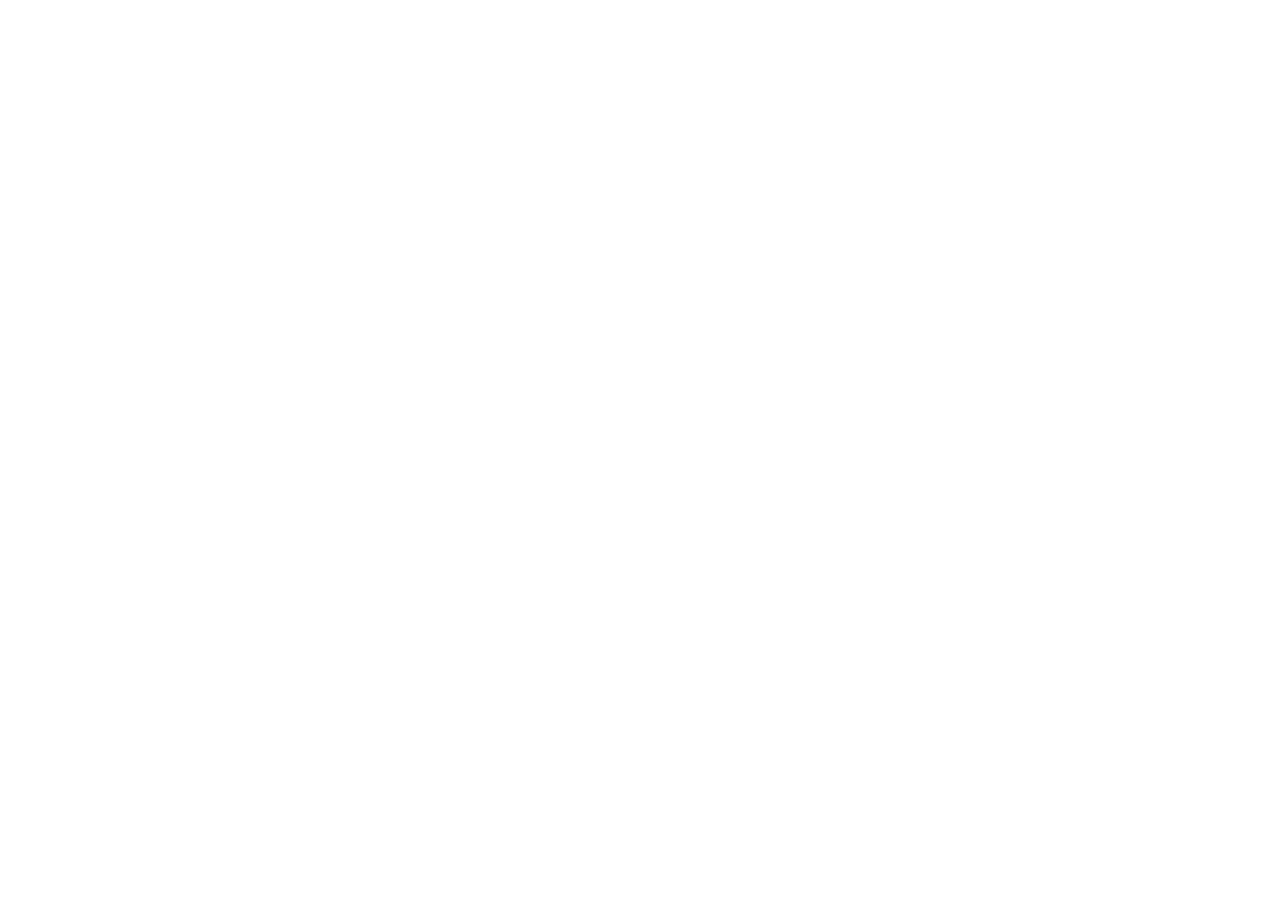
==== public/index.html @ 2c6eb420 "first commit" ====
<!DOCTYPE html>
<html>
<head>
  <!-- Site made with Mobirise Website Builder v3.12.1, https://mobirise.com -->
  <meta charset="UTF-8">
  <meta http-equiv="X-UA-Compatible" content="IE=edge">
  <meta name="generator" content="Mobirise v3.12.1, mobirise.com">
  <meta name="viewport" content="width=device-width, initial-scale=1">
  <link rel="shortcut icon" href="assets/images/logo.png" type="image/x-icon">
  <meta name="description" content="">
  
  <link rel="stylesheet" href="https://fonts.googleapis.com/css?family=Lora:400,700,400italic,700italic&amp;subset=latin">
  <link rel="stylesheet" href="https://fonts.googleapis.com/css?family=Montserrat:400,700">
  <link rel="stylesheet" href="https://fonts.googleapis.com/css?family=Raleway:100,100i,200,200i,300,300i,400,400i,500,500i,600,600i,700,700i,800,800i,900,900i">
  <link rel="stylesheet" href="assets/bootstrap-material-design-font/css/material.css">
  <link rel="stylesheet" href="assets/tether/tether.min.css">
  <link rel="stylesheet" href="assets/bootstrap/css/bootstrap.min.css">
  <link rel="stylesheet" href="assets/animate.css/animate.min.css">
  <link rel="stylesheet" href="assets/theme/css/style.css">
  <link rel="stylesheet" href="assets/mobirise/css/mbr-additional.css" type="text/css">
  
  
  
</head>
<body>
<section class="mbr-section mbr-section-hero mbr-section-full" id="header1-0" data-bg-video="https://www.youtube.com/watch?v=uNCr7NdOJgw">

    

    <div class="mbr-table-cell">

        <div class="container">
            <div class="row">
                <div class="mbr-section col-md-10 col-md-offset-1 text-xs-center">

                    <h1 class="mbr-section-title display-1">Welcome to the Web 4.0</h1>
                    <p class="mbr-section-lead lead">You made it. More is coming soon</p>
                    
                </div>
            </div>
        </div>
    </div>

    

</section>


  <section class="engine"><a rel="external" href="https://mobirise.com">Web Generator</a></section><script src="assets/web/assets/jquery/jquery.min.js"></script>
  <script src="assets/tether/tether.min.js"></script>
  <script src="assets/bootstrap/js/bootstrap.min.js"></script>
  <script src="assets/smooth-scroll/smooth-scroll.js"></script>
  <script src="assets/jquery-mb-ytplayer/jquery.mb.ytplayer.min.js"></script>
  <script src="assets/viewport-checker/jquery.viewportchecker.js"></script>
  <script src="assets/theme/js/script.js"></script>
  
  
  <input name="animation" type="hidden">
  </body>
</html>
---- public/assets/bootstrap-material-design-font/css/material.css ----
@font-face {
  font-family: 'Material-Design-Icons';
  src: url('../fonts/Material-Design-Icons.eot?3ocs8m');
  src: url('../fonts/Material-Design-Icons.eot?#iefix3ocs8m') format('embedded-opentype'), url('../fonts/Material-Design-Icons.woff?3ocs8m') format('woff'), url('../fonts/Material-Design-Icons.ttf?3ocs8m') format('truetype'), url('../fonts/Material-Design-Icons.svg?3ocs8m#Material-Design-Icons') format('svg');
  font-weight: normal;
  font-style: normal;
}
[class^="mdi-"],
[class*="mdi-"] {
  speak: none;
  display: inline-block;
  font-style: normal;
  font-variant:normal;
  font-weight:normal;
  /*font-size:24px;*/
  line-height:1;
  font-family:'Material-Design-Icons' !important;
  text-rendering: auto;
  
  -webkit-font-smoothing: antialiased;
  -moz-osx-font-smoothing: grayscale;
  -webkit-transform: translate(0, 0);
      -ms-transform: translate(0, 0);
          transform: translate(0, 0);
}
[class^="mdi-"]:before,
[class*="mdi-"]:before {
  display: inline-block;
  speak: none;
  text-decoration: inherit;
}
[class^="mdi-"].pull-left,
[class*="mdi-"].pull-left {
  margin-right: .3em;
}
[class^="mdi-"].pull-right,
[class*="mdi-"].pull-right {
  margin-left: .3em;
}
[class^="mdi-"].mdi-lg:before,
[class*="mdi-"].mdi-lg:before,
[class^="mdi-"].mdi-lg:after,
[class*="mdi-"].mdi-lg:after {
  font-size: 1.33333333em;
  line-height: 0.75em;
  vertical-align: -15%;
}
[class^="mdi-"].mdi-2x:before,
[class*="mdi-"].mdi-2x:before,
[class^="mdi-"].mdi-2x:after,
[class*="mdi-"].mdi-2x:after {
  font-size: 2em;
}
[class^="mdi-"].mdi-3x:before,
[class*="mdi-"].mdi-3x:before,
[class^="mdi-"].mdi-3x:after,
[class*="mdi-"].mdi-3x:after {
  font-size: 3em;
}
[class^="mdi-"].mdi-4x:before,
[class*="mdi-"].mdi-4x:before,
[class^="mdi-"].mdi-4x:after,
[class*="mdi-"].mdi-4x:after {
  font-size: 4em;
}
[class^="mdi-"].mdi-5x:before,
[class*="mdi-"].mdi-5x:before,
[class^="mdi-"].mdi-5x:after,
[class*="mdi-"].mdi-5x:after {
  font-size: 5em;
}
[class^="mdi-device-signal-cellular-"]:after,
[class^="mdi-device-battery-"]:after,
[class^="mdi-device-battery-charging-"]:after,
[class^="mdi-device-signal-cellular-connected-no-internet-"]:after,
[class^="mdi-device-signal-wifi-"]:after,
[class^="mdi-device-signal-wifi-statusbar-not-connected"]:after,
.mdi-device-network-wifi:after {
  opacity: .3;
  position: absolute;
  left: 0;
  top: 0;
  z-index: 1;
  display: inline-block;
  speak: none;
  text-decoration: inherit;
}
[class^="mdi-device-signal-cellular-"]:after {
  content: "\e758";
}
[class^="mdi-device-battery-"]:after {
  content: "\e735";
}
[class^="mdi-device-battery-charging-"]:after {
  content: "\e733";
}
[class^="mdi-device-signal-cellular-connected-no-internet-"]:after {
  content: "\e75d";
}
[class^="mdi-device-signal-wifi-"]:after,
.mdi-device-network-wifi:after {
  content: "\e765";
}
[class^="mdi-device-signal-wifi-statusbasr-not-connected"]:after {
  content: "\e8f7";
}
.mdi-device-signal-cellular-off:after,
.mdi-device-signal-cellular-null:after,
.mdi-device-signal-cellular-no-sim:after,
.mdi-device-signal-wifi-off:after,
.mdi-device-signal-wifi-4-bar:after,
.mdi-device-signal-cellular-4-bar:after,
.mdi-device-battery-alert:after,
.mdi-device-signal-cellular-connected-no-internet-4-bar:after,
.mdi-device-battery-std:after,
.mdi-device-battery-full .mdi-device-battery-unknown:after {
  content: "";
}
.mdi-fw {
  width: 1.28571429em;
  text-align: center;
}
.mdi-ul {
  padding-left: 0;
  margin-left: 2.14285714em;
  list-style-type: none;
}
.mdi-ul > li {
  position: relative;
}
.mdi-li {
  position: absolute;
  left: -2.14285714em;
  width: 2.14285714em;
  top: 0.14285714em;
  text-align: center;
}
.mdi-li.mdi-lg {
  left: -1.85714286em;
}
.mdi-border {
  padding: .2em .25em .15em;
  border: solid 0.08em #eeeeee;
  border-radius: .1em;
}
.mdi-spin {
  -webkit-animation: mdi-spin 2s infinite linear;
  animation: mdi-spin 2s infinite linear;
  -webkit-transform-origin: 50% 50%;
  -ms-transform-origin: 50% 50%;
      transform-origin: 50% 50%;
}
.mdi-pulse {
  -webkit-animation: mdi-spin 1s steps(8) infinite;
  animation: mdi-spin 1s steps(8) infinite;
  -webkit-transform-origin: 50% 50%;
  -ms-transform-origin: 50% 50%;
      transform-origin: 50% 50%;
}
@-webkit-keyframes mdi-spin {
  0% {
    -webkit-transform: rotate(0deg);
    transform: rotate(0deg);
  }
  100% {
    -webkit-transform: rotate(359deg);
    transform: rotate(359deg);
  }
}
@keyframes mdi-spin {
  0% {
    -webkit-transform: rotate(0deg);
    transform: rotate(0deg);
  }
  100% {
    -webkit-transform: rotate(359deg);
    transform: rotate(359deg);
  }
}
.mdi-rotate-90 {
  filter: progid:DXImageTransform.Microsoft.BasicImage(rotation=1);
  -webkit-transform: rotate(90deg);
  -ms-transform: rotate(90deg);
  transform: rotate(90deg);
}
.mdi-rotate-180 {
  filter: progid:DXImageTransform.Microsoft.BasicImage(rotation=2);
  -webkit-transform: rotate(180deg);
  -ms-transform: rotate(180deg);
  transform: rotate(180deg);
}
.mdi-rotate-270 {
  filter: progid:DXImageTransform.Microsoft.BasicImage(rotation=3);
  -webkit-transform: rotate(270deg);
  -ms-transform: rotate(270deg);
  transform: rotate(270deg);
}
.mdi-flip-horizontal {
  filter: progid:DXImageTransform.Microsoft.BasicImage(rotation=0, mirror=1);
  -webkit-transform: scale(-1, 1);
  -ms-transform: scale(-1, 1);
  transform: scale(-1, 1);
}
.mdi-flip-vertical {
  filter: progid:DXImageTransform.Microsoft.BasicImage(rotation=2, mirror=1);
  -webkit-transform: scale(1, -1);
  -ms-transform: scale(1, -1);
  transform: scale(1, -1);
}
:root .mdi-rotate-90,
:root .mdi-rotate-180,
:root .mdi-rotate-270,
:root .mdi-flip-horizontal,
:root .mdi-flip-vertical {
  -webkit-filter: none;
          filter: none;
}
.mdi-stack {
  position: relative;
  display: inline-block;
  width: 2em;
  height: 2em;
  line-height: 2em;
  vertical-align: middle;
}
.mdi-stack-1x,
.mdi-stack-2x {
  position: absolute;
  left: 0;
  width: 100%;
  text-align: center;
}
.mdi-stack-1x {
  line-height: inherit;
}
.mdi-stack-2x {
  font-size: 2em;
}
.mdi-inverse {
  color: #ffffff;
}
/* Start Icons */
.mdi-action-3d-rotation:before {
  content: "\e600";
}
.mdi-action-accessibility:before {
  content: "\e601";
}
.mdi-action-account-balance-wallet:before {
  content: "\e602";
}
.mdi-action-account-balance:before {
  content: "\e603";
}
.mdi-action-account-box:before {
  content: "\e604";
}
.mdi-action-account-child:before {
  content: "\e605";
}
.mdi-action-account-circle:before {
  content: "\e606";
}
.mdi-action-add-shopping-cart:before {
  content: "\e607";
}
.mdi-action-alarm-add:before {
  content: "\e608";
}
.mdi-action-alarm-off:before {
  content: "\e609";
}
.mdi-action-alarm-on:before {
  content: "\e60a";
}
.mdi-action-alarm:before {
  content: "\e60b";
}
.mdi-action-android:before {
  content: "\e60c";
}
.mdi-action-announcement:before {
  content: "\e60d";
}
.mdi-action-aspect-ratio:before {
  content: "\e60e";
}
.mdi-action-assessment:before {
  content: "\e60f";
}
.mdi-action-assignment-ind:before {
  content: "\e610";
}
.mdi-action-assignment-late:before {
  content: "\e611";
}
.mdi-action-assignment-return:before {
  content: "\e612";
}
.mdi-action-assignment-returned:before {
  content: "\e613";
}
.mdi-action-assignment-turned-in:before {
  content: "\e614";
}
.mdi-action-assignment:before {
  content: "\e615";
}
.mdi-action-autorenew:before {
  content: "\e616";
}
.mdi-action-backup:before {
  content: "\e617";
}
.mdi-action-book:before {
  content: "\e618";
}
.mdi-action-bookmark-outline:before {
  content: "\e619";
}
.mdi-action-bookmark:before {
  content: "\e61a";
}
.mdi-action-bug-report:before {
  content: "\e61b";
}
.mdi-action-cached:before {
  content: "\e61c";
}
.mdi-action-check-circle:before {
  content: "\e61d";
}
.mdi-action-class:before {
  content: "\e61e";
}
.mdi-action-credit-card:before {
  content: "\e61f";
}
.mdi-action-dashboard:before {
  content: "\e620";
}
.mdi-action-delete:before {
  content: "\e621";
}
.mdi-action-description:before {
  content: "\e622";
}
.mdi-action-dns:before {
  content: "\e623";
}
.mdi-action-done-all:before {
  content: "\e624";
}
.mdi-action-done:before {
  content: "\e625";
}
.mdi-action-event:before {
  content: "\e626";
}
.mdi-action-exit-to-app:before {
  content: "\e627";
}
.mdi-action-explore:before {
  content: "\e628";
}
.mdi-action-extension:before {
  content: "\e629";
}
.mdi-action-face-unlock:before {
  content: "\e62a";
}
.mdi-action-favorite-outline:before {
  content: "\e62b";
}
.mdi-action-favorite:before {
  content: "\e62c";
}
.mdi-action-find-in-page:before {
  content: "\e62d";
}
.mdi-action-find-replace:before {
  content: "\e62e";
}
.mdi-action-flip-to-back:before {
  content: "\e62f";
}
.mdi-action-flip-to-front:before {
  content: "\e630";
}
.mdi-action-get-app:before {
  content: "\e631";
}
.mdi-action-grade:before {
  content: "\e632";
}
.mdi-action-group-work:before {
  content: "\e633";
}
.mdi-action-help:before {
  content: "\e634";
}
.mdi-action-highlight-remove:before {
  content: "\e635";
}
.mdi-action-history:before {
  content: "\e636";
}
.mdi-action-home:before {
  content: "\e637";
}
.mdi-action-https:before {
  content: "\e638";
}
.mdi-action-info-outline:before {
  content: "\e639";
}
.mdi-action-info:before {
  content: "\e63a";
}
.mdi-action-input:before {
  content: "\e63b";
}
.mdi-action-invert-colors:before {
  content: "\e63c";
}
.mdi-action-label-outline:before {
  content: "\e63d";
}
.mdi-action-label:before {
  content: "\e63e";
}
.mdi-action-language:before {
  content: "\e63f";
}
.mdi-action-launch:before {
  content: "\e640";
}
.mdi-action-list:before {
  content: "\e641";
}
.mdi-action-lock-open:before {
  content: "\e642";
}
.mdi-action-lock-outline:before {
  content: "\e643";
}
.mdi-action-lock:before {
  content: "\e644";
}
.mdi-action-loyalty:before {
  content: "\e645";
}
.mdi-action-markunread-mailbox:before {
  content: "\e646";
}
.mdi-action-note-add:before {
  content: "\e647";
}
.mdi-action-open-in-browser:before {
  content: "\e648";
}
.mdi-action-open-in-new:before {
  content: "\e649";
}
.mdi-action-open-with:before {
  content: "\e64a";
}
.mdi-action-pageview:before {
  content: "\e64b";
}
.mdi-action-payment:before {
  content: "\e64c";
}
.mdi-action-perm-camera-mic:before {
  content: "\e64d";
}
.mdi-action-perm-contact-cal:before {
  content: "\e64e";
}
.mdi-action-perm-data-setting:before {
  content: "\e64f";
}
.mdi-action-perm-device-info:before {
  content: "\e650";
}
.mdi-action-perm-identity:before {
  content: "\e651";
}
.mdi-action-perm-media:before {
  content: "\e652";
}
.mdi-action-perm-phone-msg:before {
  content: "\e653";
}
.mdi-action-perm-scan-wifi:before {
  content: "\e654";
}
.mdi-action-picture-in-picture:before {
  content: "\e655";
}
.mdi-action-polymer:before {
  content: "\e656";
}
.mdi-action-print:before {
  content: "\e657";
}
.mdi-action-query-builder:before {
  content: "\e658";
}
.mdi-action-question-answer:before {
  content: "\e659";
}
.mdi-action-receipt:before {
  content: "\e65a";
}
.mdi-action-redeem:before {
  content: "\e65b";
}
.mdi-action-reorder:before {
  content: "\e65c";
}
.mdi-action-report-problem:before {
  content: "\e65d";
}
.mdi-action-restore:before {
  content: "\e65e";
}
.mdi-action-room:before {
  content: "\e65f";
}
.mdi-action-schedule:before {
  content: "\e660";
}
.mdi-action-search:before {
  content: "\e661";
}
.mdi-action-settings-applications:before {
  content: "\e662";
}
.mdi-action-settings-backup-restore:before {
  content: "\e663";
}
.mdi-action-settings-bluetooth:before {
  content: "\e664";
}
.mdi-action-settings-cell:before {
  content: "\e665";
}
.mdi-action-settings-display:before {
  content: "\e666";
}
.mdi-action-settings-ethernet:before {
  content: "\e667";
}
.mdi-action-settings-input-antenna:before {
  content: "\e668";
}
.mdi-action-settings-input-component:before {
  content: "\e669";
}
.mdi-action-settings-input-composite:before {
  content: "\e66a";
}
.mdi-action-settings-input-hdmi:before {
  content: "\e66b";
}
.mdi-action-settings-input-svideo:before {
  content: "\e66c";
}
.mdi-action-settings-overscan:before {
  content: "\e66d";
}
.mdi-action-settings-phone:before {
  content: "\e66e";
}
.mdi-action-settings-power:before {
  content: "\e66f";
}
.mdi-action-settings-remote:before {
  content: "\e670";
}
.mdi-action-settings-voice:before {
  content: "\e671";
}
.mdi-action-settings:before {
  content: "\e672";
}
.mdi-action-shop-two:before {
  content: "\e673";
}
.mdi-action-shop:before {
  content: "\e674";
}
.mdi-action-shopping-basket:before {
  content: "\e675";
}
.mdi-action-shopping-cart:before {
  content: "\e676";
}
.mdi-action-speaker-notes:before {
  content: "\e677";
}
.mdi-action-spellcheck:before {
  content: "\e678";
}
.mdi-action-star-rate:before {
  content: "\e679";
}
.mdi-action-stars:before {
  content: "\e67a";
}
.mdi-action-store:before {
  content: "\e67b";
}
.mdi-action-subject:before {
  content: "\e67c";
}
.mdi-action-supervisor-account:before {
  content: "\e67d";
}
.mdi-action-swap-horiz:before {
  content: "\e67e";
}
.mdi-action-swap-vert-circle:before {
  content: "\e67f";
}
.mdi-action-swap-vert:before {
  content: "\e680";
}
.mdi-action-system-update-tv:before {
  content: "\e681";
}
.mdi-action-tab-unselected:before {
  content: "\e682";
}
.mdi-action-tab:before {
  content: "\e683";
}
.mdi-action-theaters:before {
  content: "\e684";
}
.mdi-action-thumb-down:before {
  content: "\e685";
}
.mdi-action-thumb-up:before {
  content: "\e686";
}
.mdi-action-thumbs-up-down:before {
  content: "\e687";
}
.mdi-action-toc:before {
  content: "\e688";
}
.mdi-action-today:before {
  content: "\e689";
}
.mdi-action-track-changes:before {
  content: "\e68a";
}
.mdi-action-translate:before {
  content: "\e68b";
}
.mdi-action-trending-down:before {
  content: "\e68c";
}
.mdi-action-trending-neutral:before {
  content: "\e68d";
}
.mdi-action-trending-up:before {
  content: "\e68e";
}
.mdi-action-turned-in-not:before {
  content: "\e68f";
}
.mdi-action-turned-in:before {
  content: "\e690";
}
.mdi-action-verified-user:before {
  content: "\e691";
}
.mdi-action-view-agenda:before {
  content: "\e692";
}
.mdi-action-view-array:before {
  content: "\e693";
}
.mdi-action-view-carousel:before {
  content: "\e694";
}
.mdi-action-view-column:before {
  content: "\e695";
}
.mdi-action-view-day:before {
  content: "\e696";
}
.mdi-action-view-headline:before {
  content: "\e697";
}
.mdi-action-view-list:before {
  content: "\e698";
}
.mdi-action-view-module:before {
  content: "\e699";
}
.mdi-action-view-quilt:before {
  content: "\e69a";
}
.mdi-action-view-stream:before {
  content: "\e69b";
}
.mdi-action-view-week:before {
  content: "\e69c";
}
.mdi-action-visibility-off:before {
  content: "\e69d";
}
.mdi-action-visibility:before {
  content: "\e69e";
}
.mdi-action-wallet-giftcard:before {
  content: "\e69f";
}
.mdi-action-wallet-membership:before {
  content: "\e6a0";
}
.mdi-action-wallet-travel:before {
  content: "\e6a1";
}
.mdi-action-work:before {
  content: "\e6a2";
}
.mdi-alert-error:before {
  content: "\e6a3";
}
.mdi-alert-warning:before {
  content: "\e6a4";
}
.mdi-av-album:before {
  content: "\e6a5";
}
.mdi-av-closed-caption:before {
  content: "\e6a6";
}
.mdi-av-equalizer:before {
  content: "\e6a7";
}
.mdi-av-explicit:before {
  content: "\e6a8";
}
.mdi-av-fast-forward:before {
  content: "\e6a9";
}
.mdi-av-fast-rewind:before {
  content: "\e6aa";
}
.mdi-av-games:before {
  content: "\e6ab";
}
.mdi-av-hearing:before {
  content: "\e6ac";
}
.mdi-av-high-quality:before {
  content: "\e6ad";
}
.mdi-av-loop:before {
  content: "\e6ae";
}
.mdi-av-mic-none:before {
  content: "\e6af";
}
.mdi-av-mic-off:before {
  content: "\e6b0";
}
.mdi-av-mic:before {
  content: "\e6b1";
}
.mdi-av-movie:before {
  content: "\e6b2";
}
.mdi-av-my-library-add:before {
  content: "\e6b3";
}
.mdi-av-my-library-books:before {
  content: "\e6b4";
}
.mdi-av-my-library-music:before {
  content: "\e6b5";
}
.mdi-av-new-releases:before {
  content: "\e6b6";
}
.mdi-av-not-interested:before {
  content: "\e6b7";
}
.mdi-av-pause-circle-fill:before {
  content: "\e6b8";
}
.mdi-av-pause-circle-outline:before {
  content: "\e6b9";
}
.mdi-av-pause:before {
  content: "\e6ba";
}
.mdi-av-play-arrow:before {
  content: "\e6bb";
}
.mdi-av-play-circle-fill:before {
  content: "\e6bc";
}
.mdi-av-play-circle-outline:before {
  content: "\e6bd";
}
.mdi-av-play-shopping-bag:before {
  content: "\e6be";
}
.mdi-av-playlist-add:before {
  content: "\e6bf";
}
.mdi-av-queue-music:before {
  content: "\e6c0";
}
.mdi-av-queue:before {
  content: "\e6c1";
}
.mdi-av-radio:before {
  content: "\e6c2";
}
.mdi-av-recent-actors:before {
  content: "\e6c3";
}
.mdi-av-repeat-one:before {
  content: "\e6c4";
}
.mdi-av-repeat:before {
  content: "\e6c5";
}
.mdi-av-replay:before {
  content: "\e6c6";
}
.mdi-av-shuffle:before {
  content: "\e6c7";
}
.mdi-av-skip-next:before {
  content: "\e6c8";
}
.mdi-av-skip-previous:before {
  content: "\e6c9";
}
.mdi-av-snooze:before {
  content: "\e6ca";
}
.mdi-av-stop:before {
  content: "\e6cb";
}
.mdi-av-subtitles:before {
  content: "\e6cc";
}
.mdi-av-surround-sound:before {
  content: "\e6cd";
}
.mdi-av-timer:before {
  content: "\e6ce";
}
.mdi-av-video-collection:before {
  content: "\e6cf";
}
.mdi-av-videocam-off:before {
  content: "\e6d0";
}
.mdi-av-videocam:before {
  content: "\e6d1";
}
.mdi-av-volume-down:before {
  content: "\e6d2";
}
.mdi-av-volume-mute:before {
  content: "\e6d3";
}
.mdi-av-volume-off:before {
  content: "\e6d4";
}
.mdi-av-volume-up:before {
  content: "\e6d5";
}
.mdi-av-web:before {
  content: "\e6d6";
}
.mdi-communication-business:before {
  content: "\e6d7";
}
.mdi-communication-call-end:before {
  content: "\e6d8";
}
.mdi-communication-call-made:before {
  content: "\e6d9";
}
.mdi-communication-call-merge:before {
  content: "\e6da";
}
.mdi-communication-call-missed:before {
  content: "\e6db";
}
.mdi-communication-call-received:before {
  content: "\e6dc";
}
.mdi-communication-call-split:before {
  content: "\e6dd";
}
.mdi-communication-call:before {
  content: "\e6de";
}
.mdi-communication-chat:before {
  content: "\e6df";
}
.mdi-communication-clear-all:before {
  content: "\e6e0";
}
.mdi-communication-comment:before {
  content: "\e6e1";
}
.mdi-communication-contacts:before {
  content: "\e6e2";
}
.mdi-communication-dialer-sip:before {
  content: "\e6e3";
}
.mdi-communication-dialpad:before {
  content: "\e6e4";
}
.mdi-communication-dnd-on:before {
  content: "\e6e5";
}
.mdi-communication-email:before {
  content: "\e6e6";
}
.mdi-communication-forum:before {
  content: "\e6e7";
}
.mdi-communication-import-export:before {
  content: "\e6e8";
}
.mdi-communication-invert-colors-off:before {
  content: "\e6e9";
}
.mdi-communication-invert-colors-on:before {
  content: "\e6ea";
}
.mdi-communication-live-help:before {
  content: "\e6eb";
}
.mdi-communication-location-off:before {
  content: "\e6ec";
}
.mdi-communication-location-on:before {
  content: "\e6ed";
}
.mdi-communication-message:before {
  content: "\e6ee";
}
.mdi-communication-messenger:before {
  content: "\e6ef";
}
.mdi-communication-no-sim:before {
  content: "\e6f0";
}
.mdi-communication-phone:before {
  content: "\e6f1";
}
.mdi-communication-portable-wifi-off:before {
  content: "\e6f2";
}
.mdi-communication-quick-contacts-dialer:before {
  content: "\e6f3";
}
.mdi-communication-quick-contacts-mail:before {
  content: "\e6f4";
}
.mdi-communication-ring-volume:before {
  content: "\e6f5";
}
.mdi-communication-stay-current-landscape:before {
  content: "\e6f6";
}
.mdi-communication-stay-current-portrait:before {
  content: "\e6f7";
}
.mdi-communication-stay-primary-landscape:before {
  content: "\e6f8";
}
.mdi-communication-stay-primary-portrait:before {
  content: "\e6f9";
}
.mdi-communication-swap-calls:before {
  content: "\e6fa";
}
.mdi-communication-textsms:before {
  content: "\e6fb";
}
.mdi-communication-voicemail:before {
  content: "\e6fc";
}
.mdi-communication-vpn-key:before {
  content: "\e6fd";
}
.mdi-content-add-box:before {
  content: "\e6fe";
}
.mdi-content-add-circle-outline:before {
  content: "\e6ff";
}
.mdi-content-add-circle:before {
  content: "\e700";
}
.mdi-content-add:before {
  content: "\e701";
}
.mdi-content-archive:before {
  content: "\e702";
}
.mdi-content-backspace:before {
  content: "\e703";
}
.mdi-content-block:before {
  content: "\e704";
}
.mdi-content-clear:before {
  content: "\e705";
}
.mdi-content-content-copy:before {
  content: "\e706";
}
.mdi-content-content-cut:before {
  content: "\e707";
}
.mdi-content-content-paste:before {
  content: "\e708";
}
.mdi-content-create:before {
  content: "\e709";
}
.mdi-content-drafts:before {
  content: "\e70a";
}
.mdi-content-filter-list:before {
  content: "\e70b";
}
.mdi-content-flag:before {
  content: "\e70c";
}
.mdi-content-forward:before {
  content: "\e70d";
}
.mdi-content-gesture:before {
  content: "\e70e";
}
.mdi-content-inbox:before {
  content: "\e70f";
}
.mdi-content-link:before {
  content: "\e710";
}
.mdi-content-mail:before {
  content: "\e711";
}
.mdi-content-markunread:before {
  content: "\e712";
}
.mdi-content-redo:before {
  content: "\e713";
}
.mdi-content-remove-circle-outline:before {
  content: "\e714";
}
.mdi-content-remove-circle:before {
  content: "\e715";
}
.mdi-content-remove:before {
  content: "\e716";
}
.mdi-content-reply-all:before {
  content: "\e717";
}
.mdi-content-reply:before {
  content: "\e718";
}
.mdi-content-report:before {
  content: "\e719";
}
.mdi-content-save:before {
  content: "\e71a";
}
.mdi-content-select-all:before {
  content: "\e71b";
}
.mdi-content-send:before {
  content: "\e71c";
}
.mdi-content-sort:before {
  content: "\e71d";
}
.mdi-content-text-format:before {
  content: "\e71e";
}
.mdi-content-undo:before {
  content: "\e71f";
}
.mdi-editor-attach-file:before {
  content: "\e776";
}
.mdi-editor-attach-money:before {
  content: "\e777";
}
.mdi-editor-border-all:before {
  content: "\e778";
}
.mdi-editor-border-bottom:before {
  content: "\e779";
}
.mdi-editor-border-clear:before {
  content: "\e77a";
}
.mdi-editor-border-color:before {
  content: "\e77b";
}
.mdi-editor-border-horizontal:before {
  content: "\e77c";
}
.mdi-editor-border-inner:before {
  content: "\e77d";
}
.mdi-editor-border-left:before {
  content: "\e77e";
}
.mdi-editor-border-outer:before {
  content: "\e77f";
}
.mdi-editor-border-right:before {
  content: "\e780";
}
.mdi-editor-border-style:before {
  content: "\e781";
}
.mdi-editor-border-top:before {
  content: "\e782";
}
.mdi-editor-border-vertical:before {
  content: "\e783";
}
.mdi-editor-format-align-center:before {
  content: "\e784";
}
.mdi-editor-format-align-justify:before {
  content: "\e785";
}
.mdi-editor-format-align-left:before {
  content: "\e786";
}
.mdi-editor-format-align-right:before {
  content: "\e787";
}
.mdi-editor-format-bold:before {
  content: "\e788";
}
.mdi-editor-format-clear:before {
  content: "\e789";
}
.mdi-editor-format-color-fill:before {
  content: "\e78a";
}
.mdi-editor-format-color-reset:before {
  content: "\e78b";
}
.mdi-editor-format-color-text:before {
  content: "\e78c";
}
.mdi-editor-format-indent-decrease:before {
  content: "\e78d";
}
.mdi-editor-format-indent-increase:before {
  content: "\e78e";
}
.mdi-editor-format-italic:before {
  content: "\e78f";
}
.mdi-editor-format-line-spacing:before {
  content: "\e790";
}
.mdi-editor-format-list-bulleted:before {
  content: "\e791";
}
.mdi-editor-format-list-numbered:before {
  content: "\e792";
}
.mdi-editor-format-paint:before {
  content: "\e793";
}
.mdi-editor-format-quote:before {
  content: "\e794";
}
.mdi-editor-format-size:before {
  content: "\e795";
}
.mdi-editor-format-strikethrough:before {
  content: "\e796";
}
.mdi-editor-format-textdirection-l-to-r:before {
  content: "\e797";
}
.mdi-editor-format-textdirection-r-to-l:before {
  content: "\e798";
}
.mdi-editor-format-underline:before {
  content: "\e799";
}
.mdi-editor-functions:before {
  content: "\e79a";
}
.mdi-editor-insert-chart:before {
  content: "\e79b";
}
.mdi-editor-insert-comment:before {
  content: "\e79c";
}
.mdi-editor-insert-drive-file:before {
  content: "\e79d";
}
.mdi-editor-insert-emoticon:before {
  content: "\e79e";
}
.mdi-editor-insert-invitation:before {
  content: "\e79f";
}
.mdi-editor-insert-link:before {
  content: "\e7a0";
}
.mdi-editor-insert-photo:before {
  content: "\e7a1";
}
.mdi-editor-merge-type:before {
  content: "\e7a2";
}
.mdi-editor-mode-comment:before {
  content: "\e7a3";
}
.mdi-editor-mode-edit:before {
  content: "\e7a4";
}
.mdi-editor-publish:before {
  content: "\e7a5";
}
.mdi-editor-vertical-align-bottom:before {
  content: "\e7a6";
}
.mdi-editor-vertical-align-center:before {
  content: "\e7a7";
}
.mdi-editor-vertical-align-top:before {
  content: "\e7a8";
}
.mdi-editor-wrap-text:before {
  content: "\e7a9";
}
.mdi-file-attachment:before {
  content: "\e7aa";
}
.mdi-file-cloud-circle:before {
  content: "\e7ab";
}
.mdi-file-cloud-done:before {
  content: "\e7ac";
}
.mdi-file-cloud-download:before {
  content: "\e7ad";
}
.mdi-file-cloud-off:before {
  content: "\e7ae";
}
.mdi-file-cloud-queue:before {
  content: "\e7af";
}
.mdi-file-cloud-upload:before {
  content: "\e7b0";
}
.mdi-file-cloud:before {
  content: "\e7b1";
}
.mdi-file-file-download:before {
  content: "\e7b2";
}
.mdi-file-file-upload:before {
  content: "\e7b3";
}
.mdi-file-folder-open:before {
  content: "\e7b4";
}
.mdi-file-folder-shared:before {
  content: "\e7b5";
}
.mdi-file-folder:before {
  content: "\e7b6";
}
.mdi-device-access-alarm:before {
  content: "\e720";
}
.mdi-device-access-alarms:before {
  content: "\e721";
}
.mdi-device-access-time:before {
  content: "\e722";
}
.mdi-device-add-alarm:before {
  content: "\e723";
}
.mdi-device-airplanemode-off:before {
  content: "\e724";
}
.mdi-device-airplanemode-on:before {
  content: "\e725";
}
.mdi-device-battery-20:before {
  content: "\e726";
}
.mdi-device-battery-30:before {
  content: "\e727";
}
.mdi-device-battery-50:before {
  content: "\e728";
}
.mdi-device-battery-60:before {
  content: "\e729";
}
.mdi-device-battery-80:before {
  content: "\e72a";
}
.mdi-device-battery-90:before {
  content: "\e72b";
}
.mdi-device-battery-alert:before {
  content: "\e72c";
}
.mdi-device-battery-charging-20:before {
  content: "\e72d";
}
.mdi-device-battery-charging-30:before {
  content: "\e72e";
}
.mdi-device-battery-charging-50:before {
  content: "\e72f";
}
.mdi-device-battery-charging-60:before {
  content: "\e730";
}
.mdi-device-battery-charging-80:before {
  content: "\e731";
}
.mdi-device-battery-charging-90:before {
  content: "\e732";
}
.mdi-device-battery-charging-full:before {
  content: "\e733";
}
.mdi-device-battery-full:before {
  content: "\e734";
}
.mdi-device-battery-std:before {
  content: "\e735";
}
.mdi-device-battery-unknown:before {
  content: "\e736";
}
.mdi-device-bluetooth-connected:before {
  content: "\e737";
}
.mdi-device-bluetooth-disabled:before {
  content: "\e738";
}
.mdi-device-bluetooth-searching:before {
  content: "\e739";
}
.mdi-device-bluetooth:before {
  content: "\e73a";
}
.mdi-device-brightness-auto:before {
  content: "\e73b";
}
.mdi-device-brightness-high:before {
  content: "\e73c";
}
.mdi-device-brightness-low:before {
  content: "\e73d";
}
.mdi-device-brightness-medium:before {
  content: "\e73e";
}
.mdi-device-data-usage:before {
  content: "\e73f";
}
.mdi-device-developer-mode:before {
  content: "\e740";
}
.mdi-device-devices:before {
  content: "\e741";
}
.mdi-device-dvr:before {
  content: "\e742";
}
.mdi-device-gps-fixed:before {
  content: "\e743";
}
.mdi-device-gps-not-fixed:before {
  content: "\e744";
}
.mdi-device-gps-off:before {
  content: "\e745";
}
.mdi-device-location-disabled:before {
  content: "\e746";
}
.mdi-device-location-searching:before {
  content: "\e747";
}
.mdi-device-multitrack-audio:before {
  content: "\e748";
}
.mdi-device-network-cell:before {
  content: "\e749";
}
.mdi-device-network-wifi:before {
  content: "\e74a";
}
.mdi-device-nfc:before {
  content: "\e74b";
}
.mdi-device-now-wallpaper:before {
  content: "\e74c";
}
.mdi-device-now-widgets:before {
  content: "\e74d";
}
.mdi-device-screen-lock-landscape:before {
  content: "\e74e";
}
.mdi-device-screen-lock-portrait:before {
  content: "\e74f";
}
.mdi-device-screen-lock-rotation:before {
  content: "\e750";
}
.mdi-device-screen-rotation:before {
  content: "\e751";
}
.mdi-device-sd-storage:before {
  content: "\e752";
}
.mdi-device-settings-system-daydream:before {
  content: "\e753";
}
.mdi-device-signal-cellular-0-bar:before {
  content: "\e754";
}
.mdi-device-signal-cellular-1-bar:before {
  content: "\e755";
}
.mdi-device-signal-cellular-2-bar:before {
  content: "\e756";
}
.mdi-device-signal-cellular-3-bar:before {
  content: "\e757";
}
.mdi-device-signal-cellular-4-bar:before {
  content: "\e758";
}
.mdi-signal-wifi-statusbar-connected-no-internet-after:before {
  content: "\e8f6";
}
.mdi-device-signal-cellular-connected-no-internet-0-bar:before {
  content: "\e759";
}
.mdi-device-signal-cellular-connected-no-internet-1-bar:before {
  content: "\e75a";
}
.mdi-device-signal-cellular-connected-no-internet-2-bar:before {
  content: "\e75b";
}
.mdi-device-signal-cellular-connected-no-internet-3-bar:before {
  content: "\e75c";
}
.mdi-device-signal-cellular-connected-no-internet-4-bar:before {
  content: "\e75d";
}
.mdi-device-signal-cellular-no-sim:before {
  content: "\e75e";
}
.mdi-device-signal-cellular-null:before {
  content: "\e75f";
}
.mdi-device-signal-cellular-off:before {
  content: "\e760";
}
.mdi-device-signal-wifi-0-bar:before {
  content: "\e761";
}
.mdi-device-signal-wifi-1-bar:before {
  content: "\e762";
}
.mdi-device-signal-wifi-2-bar:before {
  content: "\e763";
}
.mdi-device-signal-wifi-3-bar:before {
  content: "\e764";
}
.mdi-device-signal-wifi-4-bar:before {
  content: "\e765";
}
.mdi-device-signal-wifi-off:before {
  content: "\e766";
}
.mdi-device-signal-wifi-statusbar-1-bar:before {
  content: "\e767";
}
.mdi-device-signal-wifi-statusbar-2-bar:before {
  content: "\e768";
}
.mdi-device-signal-wifi-statusbar-3-bar:before {
  content: "\e769";
}
.mdi-device-signal-wifi-statusbar-4-bar:before {
  content: "\e76a";
}
.mdi-device-signal-wifi-statusbar-connected-no-internet-:before {
  content: "\e76b";
}
.mdi-device-signal-wifi-statusbar-connected-no-internet:before {
  content: "\e76f";
}
.mdi-device-signal-wifi-statusbar-connected-no-internet-2:before {
  content: "\e76c";
}
.mdi-device-signal-wifi-statusbar-connected-no-internet-3:before {
  content: "\e76d";
}
.mdi-device-signal-wifi-statusbar-connected-no-internet-4:before {
  content: "\e76e";
}
.mdi-signal-wifi-statusbar-not-connected-after:before {
  content: "\e8f7";
}
.mdi-device-signal-wifi-statusbar-not-connected:before {
  content: "\e770";
}
.mdi-device-signal-wifi-statusbar-null:before {
  content: "\e771";
}
.mdi-device-storage:before {
  content: "\e772";
}
.mdi-device-usb:before {
  content: "\e773";
}
.mdi-device-wifi-lock:before {
  content: "\e774";
}
.mdi-device-wifi-tethering:before {
  content: "\e775";
}
.mdi-hardware-cast-connected:before {
  content: "\e7b7";
}
.mdi-hardware-cast:before {
  content: "\e7b8";
}
.mdi-hardware-computer:before {
  content: "\e7b9";
}
.mdi-hardware-desktop-mac:before {
  content: "\e7ba";
}
.mdi-hardware-desktop-windows:before {
  content: "\e7bb";
}
.mdi-hardware-dock:before {
  content: "\e7bc";
}
.mdi-hardware-gamepad:before {
  content: "\e7bd";
}
.mdi-hardware-headset-mic:before {
  content: "\e7be";
}
.mdi-hardware-headset:before {
  content: "\e7bf";
}
.mdi-hardware-keyboard-alt:before {
  content: "\e7c0";
}
.mdi-hardware-keyboard-arrow-down:before {
  content: "\e7c1";
}
.mdi-hardware-keyboard-arrow-left:before {
  content: "\e7c2";
}
.mdi-hardware-keyboard-arrow-right:before {
  content: "\e7c3";
}
.mdi-hardware-keyboard-arrow-up:before {
  content: "\e7c4";
}
.mdi-hardware-keyboard-backspace:before {
  content: "\e7c5";
}
.mdi-hardware-keyboard-capslock:before {
  content: "\e7c6";
}
.mdi-hardware-keyboard-control:before {
  content: "\e7c7";
}
.mdi-hardware-keyboard-hide:before {
  content: "\e7c8";
}
.mdi-hardware-keyboard-return:before {
  content: "\e7c9";
}
.mdi-hardware-keyboard-tab:before {
  content: "\e7ca";
}
.mdi-hardware-keyboard-voice:before {
  content: "\e7cb";
}
.mdi-hardware-keyboard:before {
  content: "\e7cc";
}
.mdi-hardware-laptop-chromebook:before {
  content: "\e7cd";
}
.mdi-hardware-laptop-mac:before {
  content: "\e7ce";
}
.mdi-hardware-laptop-windows:before {
  content: "\e7cf";
}
.mdi-hardware-laptop:before {
  content: "\e7d0";
}
.mdi-hardware-memory:before {
  content: "\e7d1";
}
.mdi-hardware-mouse:before {
  content: "\e7d2";
}
.mdi-hardware-phone-android:before {
  content: "\e7d3";
}
.mdi-hardware-phone-iphone:before {
  content: "\e7d4";
}
.mdi-hardware-phonelink-off:before {
  content: "\e7d5";
}
.mdi-hardware-phonelink:before {
  content: "\e7d6";
}
.mdi-hardware-security:before {
  content: "\e7d7";
}
.mdi-hardware-sim-card:before {
  content: "\e7d8";
}
.mdi-hardware-smartphone:before {
  content: "\e7d9";
}
.mdi-hardware-speaker:before {
  content: "\e7da";
}
.mdi-hardware-tablet-android:before {
  content: "\e7db";
}
.mdi-hardware-tablet-mac:before {
  content: "\e7dc";
}
.mdi-hardware-tablet:before {
  content: "\e7dd";
}
.mdi-hardware-tv:before {
  content: "\e7de";
}
.mdi-hardware-watch:before {
  content: "\e7df";
}
.mdi-image-add-to-photos:before {
  content: "\e7e0";
}
.mdi-image-adjust:before {
  content: "\e7e1";
}
.mdi-image-assistant-photo:before {
  content: "\e7e2";
}
.mdi-image-audiotrack:before {
  content: "\e7e3";
}
.mdi-image-blur-circular:before {
  content: "\e7e4";
}
.mdi-image-blur-linear:before {
  content: "\e7e5";
}
.mdi-image-blur-off:before {
  content: "\e7e6";
}
.mdi-image-blur-on:before {
  content: "\e7e7";
}
.mdi-image-brightness-1:before {
  content: "\e7e8";
}
.mdi-image-brightness-2:before {
  content: "\e7e9";
}
.mdi-image-brightness-3:before {
  content: "\e7ea";
}
.mdi-image-brightness-4:before {
  content: "\e7eb";
}
.mdi-image-brightness-5:before {
  content: "\e7ec";
}
.mdi-image-brightness-6:before {
  content: "\e7ed";
}
.mdi-image-brightness-7:before {
  content: "\e7ee";
}
.mdi-image-brush:before {
  content: "\e7ef";
}
.mdi-image-camera-alt:before {
  content: "\e7f0";
}
.mdi-image-camera-front:before {
  content: "\e7f1";
}
.mdi-image-camera-rear:before {
  content: "\e7f2";
}
.mdi-image-camera-roll:before {
  content: "\e7f3";
}
.mdi-image-camera:before {
  content: "\e7f4";
}
.mdi-image-center-focus-strong:before {
  content: "\e7f5";
}
.mdi-image-center-focus-weak:before {
  content: "\e7f6";
}
.mdi-image-collections:before {
  content: "\e7f7";
}
.mdi-image-color-lens:before {
  content: "\e7f8";
}
.mdi-image-colorize:before {
  content: "\e7f9";
}
.mdi-image-compare:before {
  content: "\e7fa";
}
.mdi-image-control-point-duplicate:before {
  content: "\e7fb";
}
.mdi-image-control-point:before {
  content: "\e7fc";
}
.mdi-image-crop-3-2:before {
  content: "\e7fd";
}
.mdi-image-crop-5-4:before {
  content: "\e7fe";
}
.mdi-image-crop-7-5:before {
  content: "\e7ff";
}
.mdi-image-crop-16-9:before {
  content: "\e800";
}
.mdi-image-crop-din:before {
  content: "\e801";
}
.mdi-image-crop-free:before {
  content: "\e802";
}
.mdi-image-crop-landscape:before {
  content: "\e803";
}
.mdi-image-crop-original:before {
  content: "\e804";
}
.mdi-image-crop-portrait:before {
  content: "\e805";
}
.mdi-image-crop-square:before {
  content: "\e806";
}
.mdi-image-crop:before {
  content: "\e807";
}
.mdi-image-dehaze:before {
  content: "\e808";
}
.mdi-image-details:before {
  content: "\e809";
}
.mdi-image-edit:before {
  content: "\e80a";
}
.mdi-image-exposure-minus-1:before {
  content: "\e80b";
}
.mdi-image-exposure-minus-2:before {
  content: "\e80c";
}
.mdi-image-exposure-plus-1:before {
  content: "\e80d";
}
.mdi-image-exposure-plus-2:before {
  content: "\e80e";
}
.mdi-image-exposure-zero:before {
  content: "\e80f";
}
.mdi-image-exposure:before {
  content: "\e810";
}
.mdi-image-filter-1:before {
  content: "\e811";
}
.mdi-image-filter-2:before {
  content: "\e812";
}
.mdi-image-filter-3:before {
  content: "\e813";
}
.mdi-image-filter-4:before {
  content: "\e814";
}
.mdi-image-filter-5:before {
  content: "\e815";
}
.mdi-image-filter-6:before {
  content: "\e816";
}
.mdi-image-filter-7:before {
  content: "\e817";
}
.mdi-image-filter-8:before {
  content: "\e818";
}
.mdi-image-filter-9-plus:before {
  content: "\e819";
}
.mdi-image-filter-9:before {
  content: "\e81a";
}
.mdi-image-filter-b-and-w:before {
  content: "\e81b";
}
.mdi-image-filter-center-focus:before {
  content: "\e81c";
}
.mdi-image-filter-drama:before {
  content: "\e81d";
}
.mdi-image-filter-frames:before {
  content: "\e81e";
}
.mdi-image-filter-hdr:before {
  content: "\e81f";
}
.mdi-image-filter-none:before {
  content: "\e820";
}
.mdi-image-filter-tilt-shift:before {
  content: "\e821";
}
.mdi-image-filter-vintage:before {
  content: "\e822";
}
.mdi-image-filter:before {
  content: "\e823";
}
.mdi-image-flare:before {
  content: "\e824";
}
.mdi-image-flash-auto:before {
  content: "\e825";
}
.mdi-image-flash-off:before {
  content: "\e826";
}
.mdi-image-flash-on:before {
  content: "\e827";
}
.mdi-image-flip:before {
  content: "\e828";
}
.mdi-image-gradient:before {
  content: "\e829";
}
.mdi-image-grain:before {
  content: "\e82a";
}
.mdi-image-grid-off:before {
  content: "\e82b";
}
.mdi-image-grid-on:before {
  content: "\e82c";
}
.mdi-image-hdr-off:before {
  content: "\e82d";
}
.mdi-image-hdr-on:before {
  content: "\e82e";
}
.mdi-image-hdr-strong:before {
  content: "\e82f";
}
.mdi-image-hdr-weak:before {
  content: "\e830";
}
.mdi-image-healing:before {
  content: "\e831";
}
.mdi-image-image-aspect-ratio:before {
  content: "\e832";
}
.mdi-image-image:before {
  content: "\e833";
}
.mdi-image-iso:before {
  content: "\e834";
}
.mdi-image-landscape:before {
  content: "\e835";
}
.mdi-image-leak-add:before {
  content: "\e836";
}
.mdi-image-leak-remove:before {
  content: "\e837";
}
.mdi-image-lens:before {
  content: "\e838";
}
.mdi-image-looks-3:before {
  content: "\e839";
}
.mdi-image-looks-4:before {
  content: "\e83a";
}
.mdi-image-looks-5:before {
  content: "\e83b";
}
.mdi-image-looks-6:before {
  content: "\e83c";
}
.mdi-image-looks-one:before {
  content: "\e83d";
}
.mdi-image-looks-two:before {
  content: "\e83e";
}
.mdi-image-looks:before {
  content: "\e83f";
}
.mdi-image-loupe:before {
  content: "\e840";
}
.mdi-image-movie-creation:before {
  content: "\e841";
}
.mdi-image-nature-people:before {
  content: "\e842";
}
.mdi-image-nature:before {
  content: "\e843";
}
.mdi-image-navigate-before:before {
  content: "\e844";
}
.mdi-image-navigate-next:before {
  content: "\e845";
}
.mdi-image-palette:before {
  content: "\e846";
}
.mdi-image-panorama-fisheye:before {
  content: "\e847";
}
.mdi-image-panorama-horizontal:before {
  content: "\e848";
}
.mdi-image-panorama-vertical:before {
  content: "\e849";
}
.mdi-image-panorama-wide-angle:before {
  content: "\e84a";
}
.mdi-image-panorama:before {
  content: "\e84b";
}
.mdi-image-photo-album:before {
  content: "\e84c";
}
.mdi-image-photo-camera:before {
  content: "\e84d";
}
.mdi-image-photo-library:before {
  content: "\e84e";
}
.mdi-image-photo:before {
  content: "\e84f";
}
.mdi-image-portrait:before {
  content: "\e850";
}
.mdi-image-remove-red-eye:before {
  content: "\e851";
}
.mdi-image-rotate-left:before {
  content: "\e852";
}
.mdi-image-rotate-right:before {
  content: "\e853";
}
.mdi-image-slideshow:before {
  content: "\e854";
}
.mdi-image-straighten:before {
  content: "\e855";
}
.mdi-image-style:before {
  content: "\e856";
}
.mdi-image-switch-camera:before {
  content: "\e857";
}
.mdi-image-switch-video:before {
  content: "\e858";
}
.mdi-image-tag-faces:before {
  content: "\e859";
}
.mdi-image-texture:before {
  content: "\e85a";
}
.mdi-image-timelapse:before {
  content: "\e85b";
}
.mdi-image-timer-3:before {
  content: "\e85c";
}
.mdi-image-timer-10:before {
  content: "\e85d";
}
.mdi-image-timer-auto:before {
  content: "\e85e";
}
.mdi-image-timer-off:before {
  content: "\e85f";
}
.mdi-image-timer:before {
  content: "\e860";
}
.mdi-image-tonality:before {
  content: "\e861";
}
.mdi-image-transform:before {
  content: "\e862";
}
.mdi-image-tune:before {
  content: "\e863";
}
.mdi-image-wb-auto:before {
  content: "\e864";
}
.mdi-image-wb-cloudy:before {
  content: "\e865";
}
.mdi-image-wb-incandescent:before {
  content: "\e866";
}
.mdi-image-wb-irradescent:before {
  content: "\e867";
}
.mdi-image-wb-sunny:before {
  content: "\e868";
}
.mdi-maps-beenhere:before {
  content: "\e869";
}
.mdi-maps-directions-bike:before {
  content: "\e86a";
}
.mdi-maps-directions-bus:before {
  content: "\e86b";
}
.mdi-maps-directions-car:before {
  content: "\e86c";
}
.mdi-maps-directions-ferry:before {
  content: "\e86d";
}
.mdi-maps-directions-subway:before {
  content: "\e86e";
}
.mdi-maps-directions-train:before {
  content: "\e86f";
}
.mdi-maps-directions-transit:before {
  content: "\e870";
}
.mdi-maps-directions-walk:before {
  content: "\e871";
}
.mdi-maps-directions:before {
  content: "\e872";
}
.mdi-maps-flight:before {
  content: "\e873";
}
.mdi-maps-hotel:before {
  content: "\e874";
}
.mdi-maps-layers-clear:before {
  content: "\e875";
}
.mdi-maps-layers:before {
  content: "\e876";
}
.mdi-maps-local-airport:before {
  content: "\e877";
}
.mdi-maps-local-atm:before {
  content: "\e878";
}
.mdi-maps-local-attraction:before {
  content: "\e879";
}
.mdi-maps-local-bar:before {
  content: "\e87a";
}
.mdi-maps-local-cafe:before {
  content: "\e87b";
}
.mdi-maps-local-car-wash:before {
  content: "\e87c";
}
.mdi-maps-local-convenience-store:before {
  content: "\e87d";
}
.mdi-maps-local-drink:before {
  content: "\e87e";
}
.mdi-maps-local-florist:before {
  content: "\e87f";
}
.mdi-maps-local-gas-station:before {
  content: "\e880";
}
.mdi-maps-local-grocery-store:before {
  content: "\e881";
}
.mdi-maps-local-hospital:before {
  content: "\e882";
}
.mdi-maps-local-hotel:before {
  content: "\e883";
}
.mdi-maps-local-laundry-service:before {
  content: "\e884";
}
.mdi-maps-local-library:before {
  content: "\e885";
}
.mdi-maps-local-mall:before {
  content: "\e886";
}
.mdi-maps-local-movies:before {
  content: "\e887";
}
.mdi-maps-local-offer:before {
  content: "\e888";
}
.mdi-maps-local-parking:before {
  content: "\e889";
}
.mdi-maps-local-pharmacy:before {
  content: "\e88a";
}
.mdi-maps-local-phone:before {
  content: "\e88b";
}
.mdi-maps-local-pizza:before {
  content: "\e88c";
}
.mdi-maps-local-play:before {
  content: "\e88d";
}
.mdi-maps-local-post-office:before {
  content: "\e88e";
}
.mdi-maps-local-print-shop:before {
  content: "\e88f";
}
.mdi-maps-local-restaurant:before {
  content: "\e890";
}
.mdi-maps-local-see:before {
  content: "\e891";
}
.mdi-maps-local-shipping:before {
  content: "\e892";
}
.mdi-maps-local-taxi:before {
  content: "\e893";
}
.mdi-maps-location-history:before {
  content: "\e894";
}
.mdi-maps-map:before {
  content: "\e895";
}
.mdi-maps-my-location:before {
  content: "\e896";
}
.mdi-maps-navigation:before {
  content: "\e897";
}
.mdi-maps-pin-drop:before {
  content: "\e898";
}
.mdi-maps-place:before {
  content: "\e899";
}
.mdi-maps-rate-review:before {
  content: "\e89a";
}
.mdi-maps-restaurant-menu:before {
  content: "\e89b";
}
.mdi-maps-satellite:before {
  content: "\e89c";
}
.mdi-maps-store-mall-directory:before {
  content: "\e89d";
}
.mdi-maps-terrain:before {
  content: "\e89e";
}
.mdi-maps-traffic:before {
  content: "\e89f";
}
.mdi-navigation-apps:before {
  content: "\e8a0";
}
.mdi-navigation-arrow-back:before {
  content: "\e8a1";
}
.mdi-navigation-arrow-drop-down-circle:before {
  content: "\e8a2";
}
.mdi-navigation-arrow-drop-down:before {
  content: "\e8a3";
}
.mdi-navigation-arrow-drop-up:before {
  content: "\e8a4";
}
.mdi-navigation-arrow-forward:before {
  content: "\e8a5";
}
.mdi-navigation-cancel:before {
  content: "\e8a6";
}
.mdi-navigation-check:before {
  content: "\e8a7";
}
.mdi-navigation-chevron-left:before {
  content: "\e8a8";
}
.mdi-navigation-chevron-right:before {
  content: "\e8a9";
}
.mdi-navigation-close:before {
  content: "\e8aa";
}
.mdi-navigation-expand-less:before {
  content: "\e8ab";
}
.mdi-navigation-expand-more:before {
  content: "\e8ac";
}
.mdi-navigation-fullscreen-exit:before {
  content: "\e8ad";
}
.mdi-navigation-fullscreen:before {
  content: "\e8ae";
}
.mdi-navigation-menu:before {
  content: "\e8af";
}
.mdi-navigation-more-horiz:before {
  content: "\e8b0";
}
.mdi-navigation-more-vert:before {
  content: "\e8b1";
}
.mdi-navigation-refresh:before {
  content: "\e8b2";
}
.mdi-navigation-unfold-less:before {
  content: "\e8b3";
}
.mdi-navigation-unfold-more:before {
  content: "\e8b4";
}
.mdi-notification-adb:before {
  content: "\e8b5";
}
.mdi-notification-bluetooth-audio:before {
  content: "\e8b6";
}
.mdi-notification-disc-full:before {
  content: "\e8b7";
}
.mdi-notification-dnd-forwardslash:before {
  content: "\e8b8";
}
.mdi-notification-do-not-disturb:before {
  content: "\e8b9";
}
.mdi-notification-drive-eta:before {
  content: "\e8ba";
}
.mdi-notification-event-available:before {
  content: "\e8bb";
}
.mdi-notification-event-busy:before {
  content: "\e8bc";
}
.mdi-notification-event-note:before {
  content: "\e8bd";
}
.mdi-notification-folder-special:before {
  content: "\e8be";
}
.mdi-notification-mms:before {
  content: "\e8bf";
}
.mdi-notification-more:before {
  content: "\e8c0";
}
.mdi-notification-network-locked:before {
  content: "\e8c1";
}
.mdi-notification-phone-bluetooth-speaker:before {
  content: "\e8c2";
}
.mdi-notification-phone-forwarded:before {
  content: "\e8c3";
}
.mdi-notification-phone-in-talk:before {
  content: "\e8c4";
}
.mdi-notification-phone-locked:before {
  content: "\e8c5";
}
.mdi-notification-phone-missed:before {
  content: "\e8c6";
}
.mdi-notification-phone-paused:before {
  content: "\e8c7";
}
.mdi-notification-play-download:before {
  content: "\e8c8";
}
.mdi-notification-play-install:before {
  content: "\e8c9";
}
.mdi-notification-sd-card:before {
  content: "\e8ca";
}
.mdi-notification-sim-card-alert:before {
  content: "\e8cb";
}
.mdi-notification-sms-failed:before {
  content: "\e8cc";
}
.mdi-notification-sms:before {
  content: "\e8cd";
}
.mdi-notification-sync-disabled:before {
  content: "\e8ce";
}
.mdi-notification-sync-problem:before {
  content: "\e8cf";
}
.mdi-notification-sync:before {
  content: "\e8d0";
}
.mdi-notification-system-update:before {
  content: "\e8d1";
}
.mdi-notification-tap-and-play:before {
  content: "\e8d2";
}
.mdi-notification-time-to-leave:before {
  content: "\e8d3";
}
.mdi-notification-vibration:before {
  content: "\e8d4";
}
.mdi-notification-voice-chat:before {
  content: "\e8d5";
}
.mdi-notification-vpn-lock:before {
  content: "\e8d6";
}
.mdi-social-cake:before {
  content: "\e8d7";
}
.mdi-social-domain:before {
  content: "\e8d8";
}
.mdi-social-group-add:before {
  content: "\e8d9";
}
.mdi-social-group:before {
  content: "\e8da";
}
.mdi-social-location-city:before {
  content: "\e8db";
}
.mdi-social-mood:before {
  content: "\e8dc";
}
.mdi-social-notifications-none:before {
  content: "\e8dd";
}
.mdi-social-notifications-off:before {
  content: "\e8de";
}
.mdi-social-notifications-on:before {
  content: "\e8df";
}
.mdi-social-notifications-paused:before {
  content: "\e8e0";
}
.mdi-social-notifications:before {
  content: "\e8e1";
}
.mdi-social-pages:before {
  content: "\e8e2";
}
.mdi-social-party-mode:before {
  content: "\e8e3";
}
.mdi-social-people-outline:before {
  content: "\e8e4";
}
.mdi-social-people:before {
  content: "\e8e5";
}
.mdi-social-person-add:before {
  content: "\e8e6";
}
.mdi-social-person-outline:before {
  content: "\e8e7";
}
.mdi-social-person:before {
  content: "\e8e8";
}
.mdi-social-plus-one:before {
  content: "\e8e9";
}
.mdi-social-poll:before {
  content: "\e8ea";
}
.mdi-social-public:before {
  content: "\e8eb";
}
.mdi-social-school:before {
  content: "\e8ec";
}
.mdi-social-share:before {
  content: "\e8ed";
}
.mdi-social-whatshot:before {
  content: "\e8ee";
}
.mdi-toggle-check-box-outline-blank:before {
  content: "\e8ef";
}
.mdi-toggle-check-box:before {
  content: "\e8f0";
}
.mdi-toggle-radio-button-off:before {
  content: "\e8f1";
}
.mdi-toggle-radio-button-on:before {
  content: "\e8f2";
}
.mdi-toggle-star-half:before {
  content: "\e8f3";
}
.mdi-toggle-star-outline:before {
  content: "\e8f4";
}
.mdi-toggle-star:before {
  content: "\e8f5";
}
---- public/assets/mobirise/css/mbr-additional.css ----
@import url(https://fonts.googleapis.com/css?family=Montserrat:400,700);
@import url(https://fonts.googleapis.com/css?family=Lora:400,700);
@import url(https://fonts.googleapis.com/css?family=Raleway:400,300,700);



body,
input,
textarea,
.mbr-company .list-group-text {
  font-family: 'Raleway', sans-serif;
}
.mbr-footer-content li,
.mbr-footer .mbr-contacts li {
  font-family: 'Raleway', sans-serif;
}
.btn,
.alert,
h1,
h2,
h3,
h4,
h5,
h6,
.h1,
.h2,
.h3,
.h4,
.h5,
.h6,
.display-1,
.display-2,
.display-3,
.display-4,
.mbr-figure .mbr-figure-caption,
.mbr-gallery-title,
.mbr-map [data-state-details],
.mbr-price {
  font-family: 'Montserrat', sans-serif;
}
.mbr-footer-content h1,
.mbr-footer .mbr-contacts h1,
.mbr-footer-content h2,
.mbr-footer .mbr-contacts h2,
.mbr-footer-content h3,
.mbr-footer .mbr-contacts h3,
.mbr-footer-content h4,
.mbr-footer .mbr-contacts h4,
.mbr-footer-content p strong,
.mbr-footer .mbr-contacts p strong,
.mbr-footer-content strong,
.mbr-footer .mbr-contacts strong {
  font-family: 'Montserrat', sans-serif;
}
.btn-sm,
.lead a,
.lead blockquote,
.mbr-section-subtitle,
.mbr-section-hero .mbr-section-lead,
.mbr-cards .card-subtitle,
.mbr-testimonial .card-block {
  font-family: 'Lora', serif;
}
.mbr-author-name {
  font-family: 'Montserrat', sans-serif;
}
.mbr-author-desc {
  font-family: 'Lora', serif;
}
.mbr-plan-title {
  font-family: 'Montserrat', sans-serif;
}
.mbr-plan-subtitle,
.mbr-plan-price-desc {
  font-family: 'Lora', serif;
}
.bg-primary {
  background-color: #c0a375 !important;
}
.bg-success {
  background-color: #90a878 !important;
}
.bg-info {
  background-color: #7e9b9f !important;
}
.bg-warning {
  background-color: #f3c649 !important;
}
.bg-danger {
  background-color: #f28281 !important;
}
.btn-primary {
  background-color: #c0a375;
  border-color: #c0a375;
  color: #ffffff;
}
.btn-primary:hover,
.btn-primary:focus,
.btn-primary.focus,
.btn-primary:active,
.btn-primary.active {
  color: #ffffff;
  background-color: #a07e49;
  border-color: #a07e49;
}
.btn-primary.disabled,
.btn-primary:disabled {
  color: #ffffff !important;
  background-color: #a07e49 !important;
  border-color: #a07e49 !important;
}
.btn-secondary {
  background-color: #bfcecb;
  border-color: #bfcecb;
  color: #ffffff;
}
.btn-secondary:hover,
.btn-secondary:focus,
.btn-secondary.focus,
.btn-secondary:active,
.btn-secondary.active {
  color: #ffffff;
  background-color: #94ada8;
  border-color: #94ada8;
}
.btn-secondary.disabled,
.btn-secondary:disabled {
  color: #ffffff !important;
  background-color: #94ada8 !important;
  border-color: #94ada8 !important;
}
.btn-info {
  background-color: #7e9b9f;
  border-color: #7e9b9f;
  color: #ffffff;
}
.btn-info:hover,
.btn-info:focus,
.btn-info.focus,
.btn-info:active,
.btn-info.active {
  color: #ffffff;
  background-color: #597478;
  border-color: #597478;
}
.btn-info.disabled,
.btn-info:disabled {
  color: #ffffff !important;
  background-color: #597478 !important;
  border-color: #597478 !important;
}
.btn-success {
  background-color: #90a878;
  border-color: #90a878;
  color: #ffffff;
}
.btn-success:hover,
.btn-success:focus,
.btn-success.focus,
.btn-success:active,
.btn-success.active {
  color: #ffffff;
  background-color: #6a8153;
  border-color: #6a8153;
}
.btn-success.disabled,
.btn-success:disabled {
  color: #ffffff !important;
  background-color: #6a8153 !important;
  border-color: #6a8153 !important;
}
.btn-warning {
  background-color: #f3c649;
  border-color: #f3c649;
  color: #ffffff;
}
.btn-warning:hover,
.btn-warning:focus,
.btn-warning.focus,
.btn-warning:active,
.btn-warning.active {
  color: #ffffff;
  background-color: #e1a90f;
  border-color: #e1a90f;
}
.btn-warning.disabled,
.btn-warning:disabled {
  color: #ffffff !important;
  background-color: #e1a90f !important;
  border-color: #e1a90f !important;
}
.btn-danger {
  background-color: #f28281;
  border-color: #f28281;
  color: #ffffff;
}
.btn-danger:hover,
.btn-danger:focus,
.btn-danger.focus,
.btn-danger:active,
.btn-danger.active {
  color: #ffffff;
  background-color: #eb3d3c;
  border-color: #eb3d3c;
}
.btn-danger.disabled,
.btn-danger:disabled {
  color: #ffffff !important;
  background-color: #eb3d3c !important;
  border-color: #eb3d3c !important;
}
.btn-primary-outline {
  background: none;
  border-color: #8e7041;
  color: #8e7041;
}
.btn-primary-outline:hover,
.btn-primary-outline:focus,
.btn-primary-outline.focus,
.btn-primary-outline:active,
.btn-primary-outline.active {
  color: #ffffff;
  background-color: #c0a375;
  border-color: #c0a375;
}
.btn-primary-outline.disabled,
.btn-primary-outline:disabled {
  color: #ffffff !important;
  background-color: #c0a375 !important;
  border-color: #c0a375 !important;
}
.btn-secondary-outline {
  background: none;
  border-color: #85a29c;
  color: #85a29c;
}
.btn-secondary-outline:hover,
.btn-secondary-outline:focus,
.btn-secondary-outline.focus,
.btn-secondary-outline:active,
.btn-secondary-outline.active {
  color: #ffffff;
  background-color: #bfcecb;
  border-color: #bfcecb;
}
.btn-secondary-outline.disabled,
.btn-secondary-outline:disabled {
  color: #ffffff !important;
  background-color: #bfcecb !important;
  border-color: #bfcecb !important;
}
.btn-info-outline {
  background: none;
  border-color: #4e6669;
  color: #4e6669;
}
.btn-info-outline:hover,
.btn-info-outline:focus,
.btn-info-outline.focus,
.btn-info-outline:active,
.btn-info-outline.active {
  color: #ffffff;
  background-color: #7e9b9f;
  border-color: #7e9b9f;
}
.btn-info-outline.disabled,
.btn-info-outline:disabled {
  color: #ffffff !important;
  background-color: #7e9b9f !important;
  border-color: #7e9b9f !important;
}
.btn-success-outline {
  background: none;
  border-color: #5d7149;
  color: #5d7149;
}
.btn-success-outline:hover,
.btn-success-outline:focus,
.btn-success-outline.focus,
.btn-success-outline:active,
.btn-success-outline.active {
  color: #ffffff;
  background-color: #90a878;
  border-color: #90a878;
}
.btn-success-outline.disabled,
.btn-success-outline:disabled {
  color: #ffffff !important;
  background-color: #90a878 !important;
  border-color: #90a878 !important;
}
.btn-warning-outline {
  background: none;
  border-color: #c9970d;
  color: #c9970d;
}
.btn-warning-outline:hover,
.btn-warning-outline:focus,
.btn-warning-outline.focus,
.btn-warning-outline:active,
.btn-warning-outline.active {
  color: #ffffff;
  background-color: #f3c649;
  border-color: #f3c649;
}
.btn-warning-outline.disabled,
.btn-warning-outline:disabled {
  color: #ffffff !important;
  background-color: #f3c649 !important;
  border-color: #f3c649 !important;
}
.btn-danger-outline {
  background: none;
  border-color: #e82625;
  color: #e82625;
}
.btn-danger-outline:hover,
.btn-danger-outline:focus,
.btn-danger-outline.focus,
.btn-danger-outline:active,
.btn-danger-outline.active {
  color: #ffffff;
  background-color: #f28281;
  border-color: #f28281;
}
.btn-danger-outline.disabled,
.btn-danger-outline:disabled {
  color: #ffffff !important;
  background-color: #f28281 !important;
  border-color: #f28281 !important;
}
.text-primary {
  color: #c0a375 !important;
}
.text-success {
  color: #90a878 !important;
}
.text-info {
  color: #7e9b9f !important;
}
.text-warning {
  color: #f3c649 !important;
}
.text-danger {
  color: #f28281 !important;
}
.alert-success {
  background-color: #90a878;
}
.alert-info {
  background-color: #7e9b9f;
}
.alert-warning {
  background-color: #f3c649;
}
.alert-danger {
  background-color: #f28281;
}
.btn-social {
  border-color: #c0a375;
}
.btn-social:hover {
  background: #c0a375;
}
.mbr-company .list-group-item.active .list-group-text {
  color: #c0a375;
}
.mbr-footer p a,
.mbr-footer ul a {
  color: #c0a375;
}
.mbr-footer-content li::before,
.mbr-footer .mbr-contacts li::before {
  background: #c0a375;
}
.mbr-footer-content li a:hover,
.mbr-footer .mbr-contacts li a:hover {
  color: #c0a375;
}
.lead a,
.lead a:hover {
  color: #c0a375;
}
.lead blockquote {
  border-color: #c0a375;
}
.mbr-plan-header.bg-primary .mbr-plan-subtitle,
.mbr-plan-header.bg-primary .mbr-plan-price-desc {
  color: #e8ddcd;
}
.mbr-plan-header.bg-success .mbr-plan-subtitle,
.mbr-plan-header.bg-success .mbr-plan-price-desc {
  color: #d0dac6;
}
.mbr-plan-header.bg-info .mbr-plan-subtitle,
.mbr-plan-header.bg-info .mbr-plan-price-desc {
  color: #c7d4d5;
}
.mbr-plan-header.bg-warning .mbr-plan-subtitle,
.mbr-plan-header.bg-warning .mbr-plan-price-desc {
  color: #ffffff;
}
.mbr-plan-header.bg-danger .mbr-plan-subtitle,
.mbr-plan-header.bg-danger .mbr-plan-price-desc {
  color: #ffffff;
}
.mbr-small-footer a,
.mbr-gallery-filter li:hover {
  color: #c0a375;
}
.scrollToTop_wraper {
  opacity: 0 !important;
}
.extCountdown1 .number,
.extCountdown2 .number {
  font-family: 'Montserrat', sans-serif;
}
.extCountdown1 .period,
.extCountdown2 .period {
  font-family: 'Lora', serif;
}
.extCountdown1 .dot,
.extCountdown2 .dot {
  font-family: 'Montserrat', sans-serif;
}
.features6 .feature-subtitle {
  font-family: 'Lora', serif;
}
.features6 .feature-title {
  font-family: 'Montserrat', sans-serif;
}
.features6 .description {
  font-family: 'Raleway', sans-serif;
}
.count,
.counter-title {
  font-family: 'Montserrat', sans-serif;
}
.counter-subtitle {
  font-family: 'Lora', serif;
}
.mbr-iconfont-counters1 {
  color: #c0a375;
}
.extHeader1 .container h3,
.extHeader2 .container h3,
.extHeader3 .container h3,
.extHeader5 .container h3,
.extHeader6 .container h3,
.extHeader7 .container h3,
.extHeader8 .container h3,
.extHeader9 .container h3,
.extHeader10 .container h3,
.extHeader12 .container h3,
.extHeader13 .container h3,
.extFeatures10 .container h3 {
  font-family: 'Montserrat', sans-serif;
}
.extHeader1 .container p,
.extHeader2 .container p,
.extHeader3 .container p,
.extHeader5 .container p,
.extHeader6 .container p,
.extHeader7 .container p,
.extHeader8 .container p,
.extHeader9 .container p,
.extHeader10 .container p,
.extHeader12 .container p,
.extHeader13 .container p,
.extFeatures10 .container p {
  font-family: 'Lora', serif;
}
.extHeader5 .container label {
  font-family: 'Lora', serif;
}
.extHeader9 form p.form-subtitle {
  font-family: 'Montserrat', sans-serif;
}
.extHeader11 .container span {
  font-family: 'Montserrat', sans-serif;
}
.extHeader11 .container p.element {
  font-family: 'Montserrat', sans-serif;
}
.extHeader11 .container p {
  font-family: 'Lora', serif;
}
.extHeader12 h4,
.extFeatures10 h4 {
  font-family: 'Montserrat', sans-serif;
}
.extHeader12 .subtitle,
.extFeatures10 .subtitle {
  font-family: 'Lora', serif;
}
.extHeader13 h4 {
  font-family: 'Montserrat', sans-serif;
}
.extHeader13 .number {
  font-family: 'Montserrat', sans-serif;
}
.extHeader13 .period {
  font-family: 'Lora', serif;
}
.extHeader13 .dot {
  font-family: 'Montserrat', sans-serif;
}
.extFeatures .feature-title {
  font-family: 'Montserrat', sans-serif;
}
.extFeatures .feature-subtitle {
  font-family: 'Lora', serif;
}
.extFeatures .feature-text {
  font-family: 'Raleway', sans-serif;
}
.extFeatures2 h4 {
  font-family: 'Montserrat', sans-serif;
}
.extFeatures3 .border-wrap {
  border-color: #c0a375;
}
.extFeatures4 h4,
.extFeatures6 h4,
.extFeatures5 .card-title h4 {
  font-family: 'Montserrat', sans-serif;
}
.extFeatures4 h5,
.extFeatures6 h5,
.extFeatures5 .card-title h5 {
  font-family: 'Lora', serif;
}
.extForm1 h4,
.extForm2 h4,
.extForm3 h4,
.extForm4 h4 {
  font-family: 'Montserrat', sans-serif;
}
.extForm1 .subtitle,
.extForm2 .subtitle,
.extForm3 .subtitle,
.extForm4 .subtitle {
  font-family: 'Lora', serif;
}
.extForm2 .container h3 {
  font-family: 'Montserrat', sans-serif;
}
.extForm2 .container p {
  font-family: 'Lora', serif;
}
.extPricingTable1 .bottom_line {
  border-bottom-color: #c0a375;
}
.extPricingTable1 .mbr-price small {
  font-family: 'Lora', serif;
}
.extPricingTable1 .mbr-plan-label {
  background: #c0a375;
}
.extCounters2 h4 {
  font-family: 'Montserrat', sans-serif;
}
.extCounters2 h5 {
  font-family: 'Lora', serif;
}
.extCounters3 .count {
  font-family: 'Montserrat', sans-serif;
}
.extCounters3 .counter-title {
  font-family: 'Montserrat', sans-serif;
}
.extCounters3 .counter-subtitle {
  font-family: 'Lora', serif;
}
.extProgressBar .progress-primary[value]::-webkit-progress-value {
  background-color: #c0a375;
}
.extProgressBar .progress-primary[value]::-moz-progress-bar {
  background-color: #c0a375;
}
@media screen and (min-width: 0\0) {
  .extProgressBar .progress-primary .progress-bar {
    background-color: #c0a375;
  }
}
.extProgressBar .title-wrap {
  font-family: 'Lora', serif;
}
.extProgressBarRound .progress-radial .overlay {
  font-family: 'Montserrat', sans-serif;
}
.extProgressBar4 .feature-title {
  font-family: 'Montserrat', sans-serif;
}
.extProgressBar4 .feature-subtitle {
  font-family: 'Lora', serif;
}
.extTabs1 ul.nav-tabs li a:hover,
.extTabs2 ul.nav-tabs li a:hover {
  color: #c0a375;
}
.extAccordion1 .panel-heading a {
  font-family: 'Raleway', sans-serif;
}
.extAccordion1 .pseudoPlus,
.extAccordion2 .pseudoPlus,
.extToggle1 .pseudoPlus,
.extAccordion1 .pseudoPlus:after,
.extAccordion2 .pseudoPlus:after,
.extToggle1 .pseudoPlus:after,
.extAccordion1 .pseudoMinus,
.extAccordion2 .pseudoMinus,
.extToggle1 .pseudoMinus {
  background-color: #c0a375;
}
.extAccordion2 .panel-heading a,
.extAccordion3 .panel-heading a,
.extToggle1 .panel-heading a {
  font-family: 'Raleway', sans-serif;
}
.extProgressBar5 .progress-primary[value]::-webkit-progress-value {
  background-color: #c0a375;
}
.extProgressBar5 .progress-primary[value]::-moz-progress-bar {
  background-color: #c0a375;
}
@media screen and (min-width: 0\0) {
  .extProgressBar5 .progress-primary .progress-bar {
    background-color: #c0a375;
  }
}
.extProgressBar5 .title-wrap {
  font-family: 'Lora', serif;
}
.extMsg-box1 .container h3 {
  font-family: 'Montserrat', sans-serif;
}
.extMsg-box1 .container p {
  font-family: 'Lora', serif;
}
.extMsg-box1 h4 {
  font-family: 'Montserrat', sans-serif;
}
.extMsg-box1 .subtitle {
  font-family: 'Lora', serif;
}
.extMsg-box2 .container span,
.extMsg-box3 .container span,
.extMsg-box4 .container span {
  font-family: 'Montserrat', sans-serif;
}
.extMsg-box2 .container p,
.extMsg-box3 .container p,
.extMsg-box4 .container p {
  font-family: 'Lora', serif;
}
.extProgressBarRound .pie_progress__number {
  font-family: 'Montserrat', sans-serif;
}
.extMenu1 span.icon a:hover {
  color: #c0a375 !important;
}
.extProgressBar .progress-primary[value]::-ms-fill {
  color: #c0a375;
}
.extProgressBar5 .progress-primary[value]::-ms-fill {
  color: #c0a375;
}
.theme-border {
  border: 1px solid #c0a375;
}
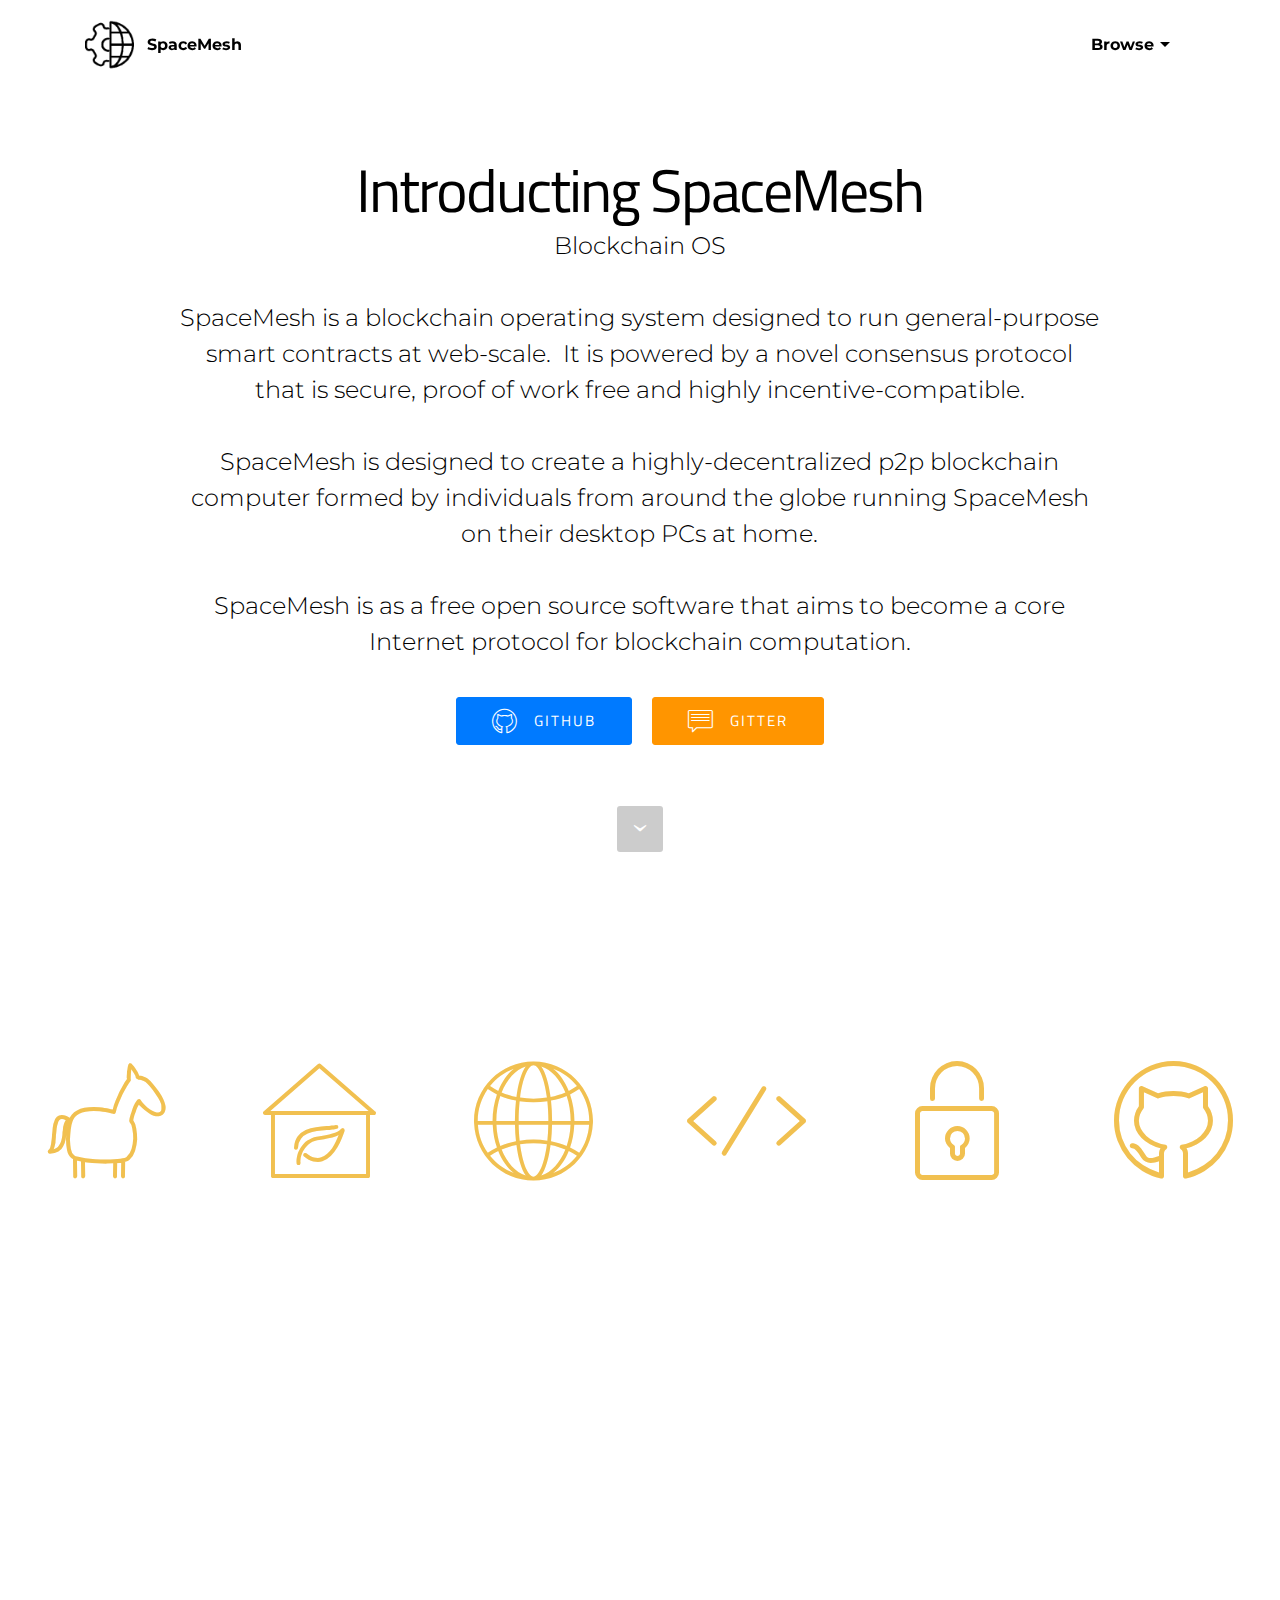
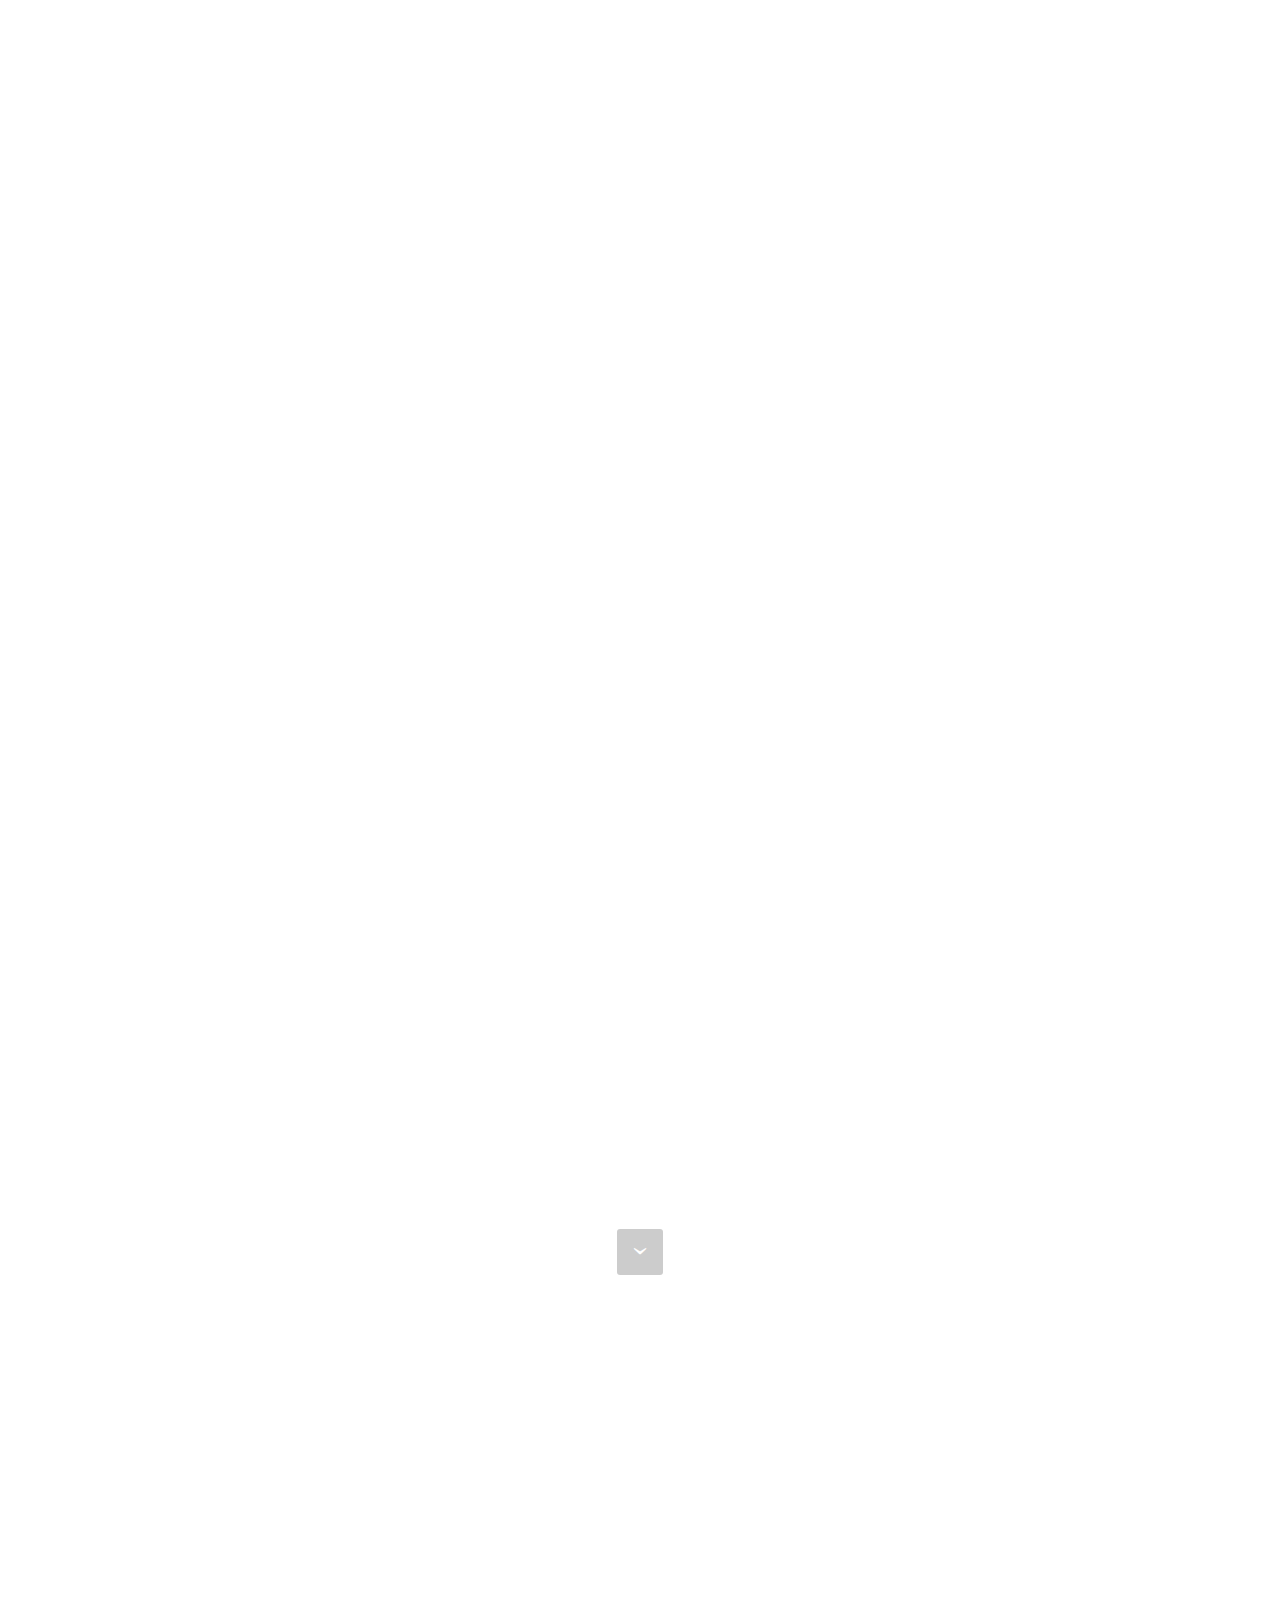
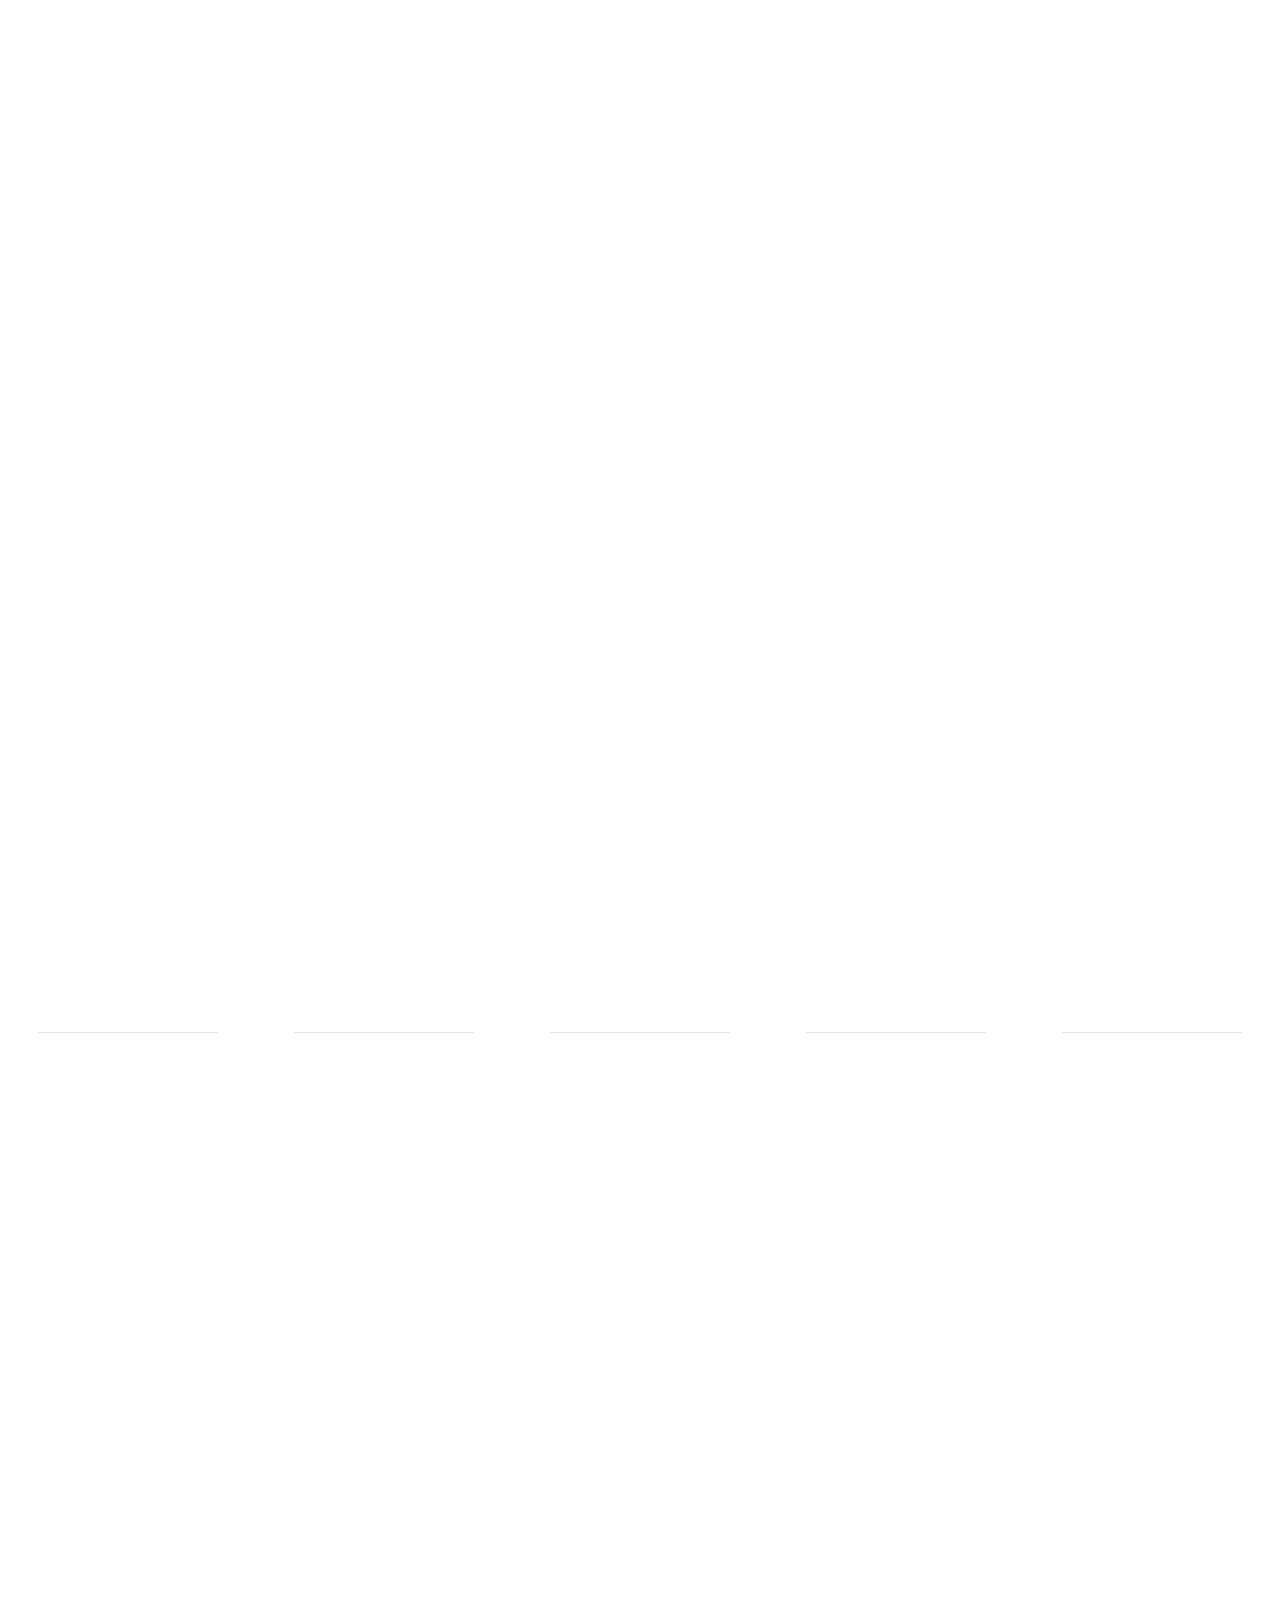
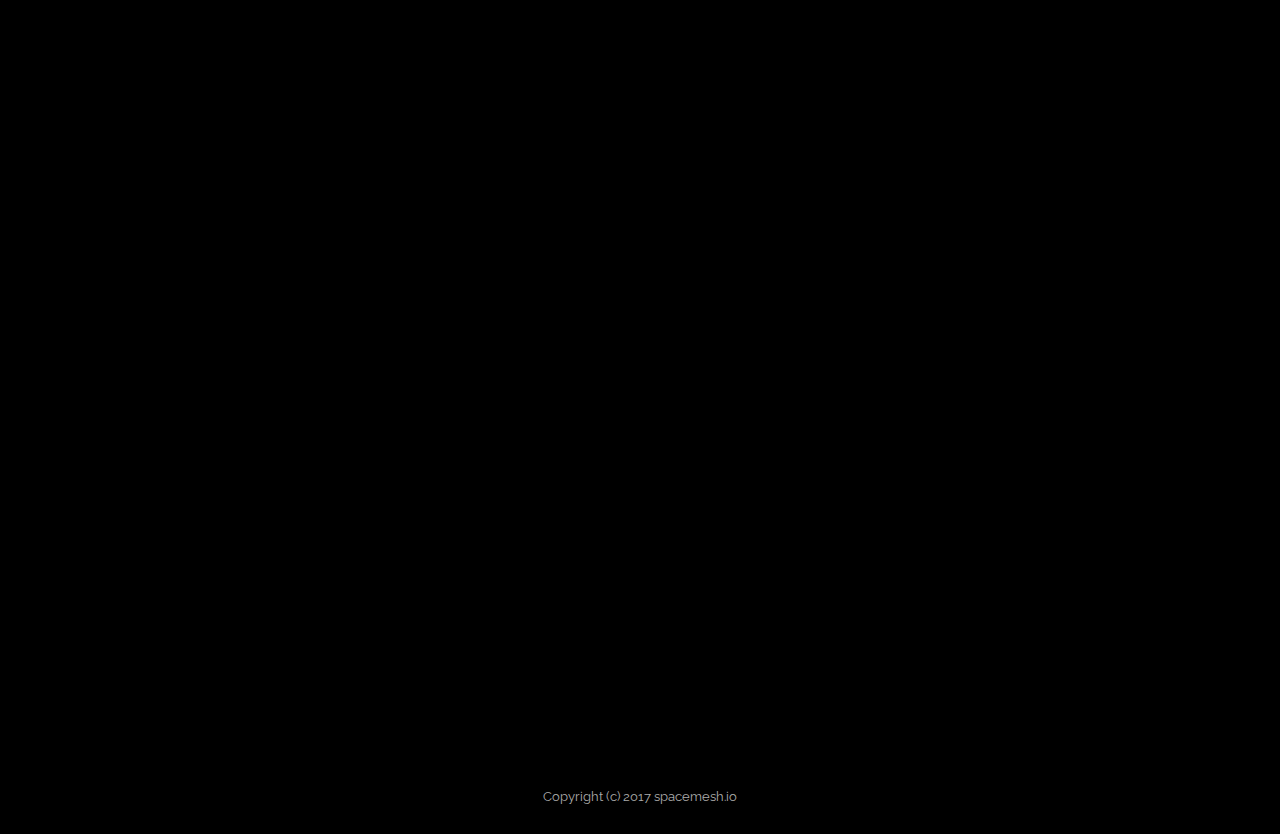
==== commit 8e11398f: "New landing page" ====
--- a/public/index.html
+++ b/public/index.html
@@ -1,21 +1,27 @@
 <!DOCTYPE html>
-<html>
+<html >
 <head>
-  <!-- Site made with Mobirise Website Builder v3.12.1, https://mobirise.com -->
+  <!-- Site made with Mobirise Website Builder v4.5.2, https://mobirise.com -->
   <meta charset="UTF-8">
   <meta http-equiv="X-UA-Compatible" content="IE=edge">
-  <meta name="generator" content="Mobirise v3.12.1, mobirise.com">
-  <meta name="viewport" content="width=device-width, initial-scale=1">
-  <link rel="shortcut icon" href="assets/images/logo.png" type="image/x-icon">
-  <meta name="description" content="">
-  
-  <link rel="stylesheet" href="https://fonts.googleapis.com/css?family=Lora:400,700,400italic,700italic&amp;subset=latin">
+  <meta name="generator" content="Mobirise v4.5.2, mobirise.com">
+  <meta name="viewport" content="width=device-width, initial-scale=1, minimum-scale=1">
+  <link rel="shortcut icon" href="assets/images/asset-44x-126x128.png" type="image/x-icon">
+  <meta name="description" content="SpaceMesh blockchain OS open source project overview.">
+  <title>SpaceMesh</title>
   <link rel="stylesheet" href="https://fonts.googleapis.com/css?family=Montserrat:400,700">
   <link rel="stylesheet" href="https://fonts.googleapis.com/css?family=Raleway:100,100i,200,200i,300,300i,400,400i,500,500i,600,600i,700,700i,800,800i,900,900i">
+  <link rel="stylesheet" href="assets/icons-mind/style.css">
   <link rel="stylesheet" href="assets/bootstrap-material-design-font/css/material.css">
+  <link rel="stylesheet" href="https://fonts.googleapis.com/css?family=Lora:400,700,400italic,700italic&subset=latin">
+  <link rel="stylesheet" href="assets/et-line-font-plugin/style.css">
+  <link rel="stylesheet" href="assets/web/assets/mobirise-icons/mobirise-icons.css">
   <link rel="stylesheet" href="assets/tether/tether.min.css">
   <link rel="stylesheet" href="assets/bootstrap/css/bootstrap.min.css">
   <link rel="stylesheet" href="assets/animate.css/animate.min.css">
+  <link rel="stylesheet" href="assets/socicon/css/styles.css">
+  <link rel="stylesheet" href="assets/dropdown/css/style.css">
+  <link rel="stylesheet" href="assets/mobirise3-blocks-plugin/css/style.css">
   <link rel="stylesheet" href="assets/theme/css/style.css">
   <link rel="stylesheet" href="assets/mobirise/css/mbr-additional.css" type="text/css">
   
@@ -23,7 +29,55 @@
   
 </head>
 <body>
-<section class="mbr-section mbr-section-hero mbr-section-full" id="header1-0" data-bg-video="https://www.youtube.com/watch?v=uNCr7NdOJgw">
+
+<!-- Google Analytics -->
+<!-- Global site tag (gtag.js) - Google Analytics -->
+<script async src="https://www.googletagmanager.com/gtag/js?id=UA-111612428-1"></script>
+<script>
+  window.dataLayer = window.dataLayer || [];
+  function gtag(){dataLayer.push(arguments);}
+  gtag('js', new Date());
+
+  gtag('config', 'UA-111612428-1');
+</script>
+
+<!-- /Google Analytics -->
+
+
+<section id="menu-4r" data-rv-view="36">
+
+    <nav class="navbar navbar-dropdown transparent navbar-fixed-top bg-color">
+        <div class="container">
+
+            <div class="mbr-table">
+                <div class="mbr-table-cell">
+
+                    <div class="navbar-brand">
+                        <a href="index.html" class="navbar-logo"><img src="assets/images/asset-44x-126x128.png" alt="Spacemesh" title="SpaceMesh"></a>
+                        <a class="navbar-caption text-black" href="index.html">SpaceMesh</a>
+                    </div>
+
+                </div>
+                <div class="mbr-table-cell">
+
+                    <button class="navbar-toggler pull-xs-right hidden-md-up" type="button" data-toggle="collapse" data-target="#exCollapsingNavbar">
+                        <div class="hamburger-icon"></div>
+                    </button>
+
+                    <ul class="nav-dropdown collapse pull-xs-right nav navbar-nav navbar-toggleable-sm" id="exCollapsingNavbar"><li class="nav-item dropdown open"><a class="nav-link link dropdown-toggle" data-toggle="dropdown-submenu" href="https://mobirise.com/" aria-expanded="true">Browse</a><div class="dropdown-menu"><a class="dropdown-item" href="index.html#header4-2z">Vision</a><a class="dropdown-item" href="index.html#header1-4q">Consensus Protocol</a><a class="dropdown-item" href="index.html#extFeatures9-51">Team</a><a class="dropdown-item" href="join.html">Join Us<br></a><a class="dropdown-item" href="index.html#contacts4-3b">Contact Us<br></a></div></li></ul>
+                    <button hidden="" class="navbar-toggler navbar-close" type="button" data-toggle="collapse" data-target="#exCollapsingNavbar">
+                        <div class="close-icon"></div>
+                    </button>
+
+                </div>
+            </div>
+
+        </div>
+    </nav>
+
+</section>
+
+<section class="engine"><a href="https://mobirise.co/e">web page design software</a></section><section class="mbr-section mbr-section-hero mbr-section-full mbr-section-with-arrow" id="header4-2z" data-rv-view="38" style="background-color: rgb(255, 255, 255);">
 
     
 
@@ -33,26 +87,353 @@
             <div class="row">
                 <div class="mbr-section col-md-10 col-md-offset-1 text-xs-center">
 
-                    <h1 class="mbr-section-title display-1">Welcome to the Web 4.0</h1>
-                    <p class="mbr-section-lead lead">You made it. More is coming soon</p>
+                    <h1 class="mbr-section-title display-1"><span style="font-weight: normal;">Introducting SpaceMesh</span></h1>
+                    <p class="mbr-section-lead lead">Blockchain OS<br><br>SpaceMesh is a blockchain operating system designed to run general-purpose smart contracts at web-scale. &nbsp;It is powered by a novel consensus protocol that is secure, proof of work free and highly incentive-compatible.<br><br>SpaceMesh is designed to create a highly-decentralized p2p blockchain computer formed by individuals from around the globe running SpaceMesh on their desktop PCs at home.<br><br>SpaceMesh is as a free open source software that aims to become a core Internet protocol for blockchain computation.<br></p>
+                    <div class="mbr-section-btn">  <a class="btn btn-lg btn-success" href="https://github.com/spacemeshos" target="_blank"><span class="mbri-github mbr-iconfont mbr-iconfont-btn"></span>&nbsp;GITHUB</a> <a class="btn btn-lg btn-primary" href="https://gitter.im/spacemesh-os" target="_blank"><span class="mbri-chat mbr-iconfont mbr-iconfont-btn"></span>&nbsp;GITTER</a> </div>
+                </div>
+            </div>
+        </div>
+    </div>
+
+    <div class="mbr-arrow mbr-arrow-floating" aria-hidden="true"><a href="#header3-4n"><i class="mbr-arrow-icon"></i></a></div>
+
+</section>
+
+<section class="mbr-section mbr-section__container article" id="header3-4n" data-rv-view="41" style="background-color: rgb(255, 255, 255); padding-top: 20px; padding-bottom: 20px;">
+    <div class="container">
+        <div class="row">
+            <div class="col-xs-12">
+                <h3 class="mbr-section-title display-2"><span style="font-weight: normal;">SpaceMesh Highlights</span></h3>
+                <small class="mbr-section-subtitle"></small>
+            </div>
+        </div>
+    </div>
+</section>
+
+<section class="mbr-cards mbr-section mbr-section-nopadding" id="features6-33" data-rv-view="43" style="background-color: rgb(255, 255, 255);">
+
+    
+
+    <div class="mbr-cards-row row">
+        <div class="mbr-cards-col col-xs-12 col-lg-2" style="padding-top: 40px; padding-bottom: 0px;">
+            <div class="container">
+              <div class="card cart-block">
+                  <div class="card-img"><span class="imind-horse mbr-iconfont mbr-iconfont-features3"></span></div>
+                  <div class="card-block">
+                    <h4 class="card-title"><span style="font-weight: normal;">Race Free</span></h4>
                     
-                </div>
-            </div>
-        </div>
-    </div>
-
-    
-
-</section>
-
-
-  <section class="engine"><a rel="external" href="https://mobirise.com">Web Generator</a></section><script src="assets/web/assets/jquery/jquery.min.js"></script>
+                    <p class="card-text">SpaceMesh consensus is designed to fairly award all participating honest nodes eliminating selfish mining and mining pools concerns and enabling a high degree of incentive compatibility.</p>
+                    
+                    </div>
+                </div>
+            </div>
+        </div>
+        <div class="mbr-cards-col col-xs-12 col-lg-2" style="padding-top: 40px; padding-bottom: 0px;">
+            <div class="container">
+                <div class="card cart-block">
+                    <div class="card-img"><span class="imind-green-house mbr-iconfont mbr-iconfont-features3"></span></div>
+                    <div class="card-block">
+                        <h4 class="card-title"><span style="font-weight: normal;">Green</span></h4>
+                        
+                        <p class="card-text">SpaceMesh consensus protocol is proof of work free after a one-time initial setup phase where nodes commit space from their PC hard drives avoiding massive energy waste associated with legacy mining protocols.<br></p>
+                        
+                    </div>
+                </div>
+            </div>
+        </div>
+        <div class="mbr-cards-col col-xs-12 col-lg-2" style="padding-top: 40px; padding-bottom: 0px;">
+            <div class="container">
+                <div class="card cart-block">
+                    <div class="card-img"><span class="etl-icon icon-global mbr-iconfont mbr-iconfont-features3"></span></div>
+                    <div class="card-block">
+                        <h4 class="card-title"><span style="font-weight: normal;">Decentralized</span></h4>
+                        
+                        <p class="card-text">SpaceMesh is designed from the core to create a highly decentralized  network formed by thousands of home desktop PCs. It is free of centralization concerns associated with proof-of-sake based protocols. Anyone can join the network, contribute CPU, storage and networking to it and earn token awards.<br></p>
+                        
+                    </div>
+                </div>
+            </div>
+        </div>
+        <div class="mbr-cards-col col-xs-12 col-lg-2" style="padding-top: 40px; padding-bottom: 0px;">
+            <div class="container">
+                <div class="card cart-block">
+                    <div class="card-img"><span class="mbri-code mbr-iconfont mbr-iconfont-features3"></span></div>
+                    <div class="card-block">
+                        <h4 class="card-title"><span style="font-weight: normal;">Scalable</span></h4>
+                        
+                        <p class="card-text">SpaceMesh unique deep integration of a novel consensus protocol with highly-capable payment channels create a scalable transaction processing and smart contracts execution solution that is an order of magnitude better than pow powered networks.<br></p>
+                        
+                    </div>
+                </div>
+            </div>
+        </div>
+        <div class="mbr-cards-col col-xs-12 col-lg-2" style="padding-top: 40px; padding-bottom: 0px;">
+            <div class="container">
+                <div class="card cart-block">
+                    <div class="card-img"><span class="mbri-lock mbr-iconfont mbr-iconfont-features3"></span></div>
+                    <div class="card-block">
+                        <h4 class="card-title"><span style="font-weight: normal;">Secure</span><br></h4>
+                        
+                        <p class="card-text">Security is our top priority. All of our algorithms and protocols will have strong security, crypto economics and liveliness proofs. Our proofs will be fully published and peer reviewed and we will fund a bounty program to further enhance the project's security.<br></p>
+                        
+                    </div>
+                </div>
+            </div>
+        </div>
+        <div class="mbr-cards-col col-xs-12 col-lg-2" style="padding-top: 40px; padding-bottom: 0px;">
+            <div class="container">
+                <div class="card cart-block">
+                    <div class="card-img"><span class="mbri-github mbr-iconfont mbr-iconfont-features3"></span></div>
+                    <div class="card-block">
+                        <h4 class="card-title"><span style="font-weight: normal;">Open and Free</span></h4>
+                        
+                        <p class="card-text">SpaceMesh is a free open source software licensed under the MIT license. Our goals is &nbsp;to create a vibrant and inclusive developers community for the project and make SpaceMesh a core Internet protocol for blockchain consensus and computation. <a href="join.html">Join us</a>.</p>
+                        
+                    </div>
+                </div>
+            </div>
+        </div>
+    </div>
+</section>
+
+<section class="mbr-section mbr-section-hero mbr-section-full mbr-section-with-arrow" id="header1-4q" data-rv-view="46" style="background-color: rgb(255, 255, 255);">
+
+    
+
+    <div class="mbr-table-cell">
+
+        <div class="container">
+            <div class="row">
+                <div class="mbr-section col-md-10 col-md-offset-1 text-xs-center">
+
+                    <h1 class="mbr-section-title display-1"><span style="font-weight: normal;">SpaceMesh Consensus Protocol</span></h1>
+                    <p class="mbr-section-lead lead"><br>We are building a new blockchain consensus protocol that replaces energy-wasteful proof of work (pow) mechanisms with proof of space time (post) and the blockchain data structure with a mesh (a layered directed acyclic graph) to provide scalable, secure, theoretically-sound and race-free decentralized computation and transaction processing capabilities. The protocol does not require POW apart from a short initial setup phase.<br><br>Our protocols algorithmic and security work is lead by our chief scientists Prof. Tal Moran and Dr. Iddo Bentov, two of the world's leading consensus and blockchain researches and is based on their cutting-edge research in the field.<br><br>Under optimal conditions, the protocol involves nodes performing a one-time setup phase that involves commitment of hard-disk space after which they don't need to perform POW on an ongoing basis to participate in the network and earn block validation awards.<br><br>Our full technical white paper is in the works and will be published here soon. Some of the core ideas in our protocol include the following recently published research by our team: <br><br><a href="https://eprint.iacr.org/2016/035.pdf" target="_blank">"Rational Proofs of Space Time"</a><br><br><a href="https://eprint.iacr.org/2017/300" target="_blank">"Tortoise and Hares Consensus: the Meshcash Framework for Incentive-Compatible, Scalable Cryptocurrencies"</a><br><br><a href="https://arxiv.org/pdf/1406.5694.pdf" target="_blank">"Cryptocurrencies without Proof of Work"</a></p>
+                    
+                </div>
+            </div>
+        </div>
+    </div>
+
+    <div class="mbr-arrow mbr-arrow-floating" aria-hidden="true"><a href="#header6-4p"><i class="mbr-arrow-icon"></i></a></div>
+
+</section>
+
+<section class="mbr-section mbr-section-hero mbr-section-full header2" id="header6-4p" data-rv-view="49" style="background-color: rgb(255, 255, 255);">
+
+    
+
+    <div class="mbr-table mbr-table-full">
+        <div class="mbr-table-cell">
+
+            <div class="container">
+                <div class="mbr-section row">
+                    <div class="mbr-table-md-up">
+                        
+                        <div class="mbr-table-cell mbr-right-padding-md-up mbr-valign-top col-md-7 image-size" style="width: 52%;">
+                            <div class="mbr-figure"><iframe class="mbr-embedded-video" src="https://www.youtube.com/embed/t4Emf8UmlBw?rel=0&amp;amp;showinfo=0&amp;autoplay=0&amp;loop=0" width="1280" height="720" frameborder="0" allowfullscreen></iframe></div>
+                        </div>
+                        <div class="mbr-table-cell col-md-5 text-xs-center text-md-left content-size">
+
+                            <h3 class="mbr-section-title display-2"><span style="font-weight: normal;">Tortoise and Hares Consensus Protocol</span></h3>
+
+                            <div class="mbr-section-text">
+                                <p>Watch SpaceMesh Chief Scientist Prof. Tal Moran gives an overview of the tortoise and hare consensus protocol at CESC2017 in Berkeley, CA.&nbsp;</p>
+                            </div>
+
+                            
+
+                        </div>
+
+                        
+                        
+
+                    </div>
+                </div>
+            </div>
+
+        </div>
+    </div>
+
+    
+
+</section>
+
+<section class="mbr-cards mbr-section extFeatures" id="extFeatures9-51" data-rv-view="52" style="background-color: rgb(255, 255, 255); padding-top: 0px; padding-bottom: 80px;">
+
+    
+
+    <div class="mbr-section mbr-section-nopadding">
+        <div class="container">
+            <div class="row">
+                <div class="col-xs-12 text-xs-center title-wrap">
+
+                    <h3 class="mbr-section-title display-2"><span style="font-weight: normal;">Founding Team</span></h3>
+
+                    <small class="mbr-section-subtitle">We are a group of software developers, entrepreneurs, investors and cryptographers with a shared passion for building a secure and decentralized blockchain platform</small>
+
+                </div>
+            </div>
+        </div>
+    </div>
+
+    <div class="mbr-cards-row row">
+        <div class="mbr-cards-col col-xs-12 col-lg-2">
+            <div class="container">
+                <div class="card cart-block">
+                    <div class="feature-img"><a href="https://www.linkedin.com/in/tomerafek/" target="_blank"><img src="assets/images/tomer-profile-square-300x300.jpg" class="card-img-top"></a></div>
+                    <div class="card-block">
+                       <h4 class="feature-title"><span style="font-weight: normal;">Tomer Afek</span></h4>
+                       <h5 class="feature-subtitle">co-founder</h5>
+                       <div class="delimiter"></div>
+                       <p class="feature-text">Until recently was the Co-Founder/CEO of ConvertMedia, a big data startup, acquired by Taboola for $60m. Prior to that worked for 7 years as Investor at Evergreen VC, among Israel’s oldest and largest VCs, where he was in charge of Internet &amp; New-Media investments. Was in the founding team of Sanctum Inc. a leader in web application security. Holds&nbsp; a B.Sc. in Economics and Computer Science (Cum Laude) from Tel-Aviv University. <a href="https://www.linkedin.com/in/tomerafek/" target="_blank">Profile</a>.</p>
+                       
+                    </div>
+                </div>
+            </div>
+        </div>
+        <div class="mbr-cards-col col-xs-12 col-lg-2">
+            <div class="container">
+                <div class="card cart-block">
+                    <div class="feature-img"><a href="https://www.linkedin.com/in/ramikasterstein/" target="_blank"><img src="assets/images/rami-k-200x200.jpg" class="card-img-top"></a></div>
+                    <div class="card-block">
+                        <h4 class="feature-title"><span style="font-weight: normal;">Rami Kasterstein</span></h4>
+                        <h5 class="feature-subtitle">co-founder</h5>
+                       <div class="delimiter"></div>
+                        <p class="feature-text">&nbsp;Serves as Managing Partner at Scale-Up Venture Capital. He been involved as founder, private investor and executive in several startups. Has over 25 years of global Hi-Tech experience with several successful startup companies both as investor and as an executive. Holds a M.Sc. in Computer Science (Cum Laude) from the Weizmann Institute, and a B.Sc. in Mathematics and Computer Science (Cum Laude) from Tel-Aviv University. <a href="https://www.linkedin.com/in/ramikasterstein/" target="_blank">Profile.</a></p>
+                        
+                    </div>
+                </div>
+            </div>
+        </div>
+        <div class="mbr-cards-col col-xs-12 col-lg-2">
+            <div class="container">
+                    <div class="card cart-block">
+                        <div class="feature-img"><a href="https://talmoran.net/" target="_blank"><img src="assets/images/tal-moran-profile-132x132.jpg" class="card-img-top"></a></div>
+                        <div class="card-block">
+                            <h4 class="feature-title"><span style="font-weight: normal;">Prof. Tal Moran</span></h4>
+                            <h5 class="feature-subtitle">chief scientist</h5>
+                       <div class="delimiter"></div>
+                            <p class="feature-text">A faculty member in the School of Computer Science at the Interdisciplinary Center Herzliya, which he joined in 2011. <br>Previously he was a postdoctoral research fellow at the Center for Research on Computation and Society at Harvard University, <br>Holds a PhD. from the Weizmann Institute of Science, advised by Moni Naor. Tal's  research focuses on employing ideas and techniques from theoretical cryptography to design secure systems in the “real world”. He's also interested the foundations of cryptography and the theory of cryptography in general.&nbsp;<a href="https://talmoran.net/" target="_blank">Publications</a>.</p>
+                            
+                        </div>
+                    </div>
+                </div>
+        </div>
+        <div class="mbr-cards-col col-xs-12 col-lg-2">
+            <div class="container">
+                <div class="card cart-block">
+                    <div class="feature-img"><a href="https://www.cs.cornell.edu/~iddo/" target="_blank"><img src="assets/images/iddobentov-363x363.jpg" class="card-img-top"></a></div>
+                    <div class="card-block">
+                        <h4 class="feature-title"><span style="font-weight: normal;">&nbsp;Dr. Iddo Bentov</span></h4>
+                        <h5 class="feature-subtitle">chief scientist</h5>
+                       <div class="delimiter"></div>
+                        <p class="feature-text">A Postdoctoral researcher at Cornell University, and an author of several of academic papers on cryptography and cryptocurrency. He has been involved in the Bitcoin space since mid-2011. Also works on succinct zero-knowledge proofs at SCIPR Lab. Holds a Phd in Computer Science from the Technion, Israel Institute of Technology. <a href="https://www.cs.cornell.edu/~iddo/" target="_blank">Publications</a>.&nbsp;</p>
+                        
+                    </div>
+                </div>
+            </div>
+        </div>
+        <div class="mbr-cards-col col-xs-12 col-lg-2">
+            <div class="container">
+                <div class="card cart-block">
+                    <div class="feature-img"><a href="https://www.linkedin.com/in/avive/" target="_blank"><img src="assets/images/aviv-profile-image-square-418x418.png" class="card-img-top"></a></div>
+                    <div class="card-block">
+                        <h4 class="feature-title"><span style="font-weight: normal;">Aviv Eyal</span></h4>
+                        <h5 class="feature-subtitle">co-founder</h5>
+                       <div class="delimiter"></div>
+                        <p class="feature-text">A successful serial entrepreneur and a hands-on CTO. Passionate about building innovative online software platforms and p2p networks that empowers the individual.<br>Co-founded Grouper Networks, a san-fran based online video sharing platform (acquired by Sony and rebraded Crackle.com) and served as VP, Technology, Sony.&nbsp;Holds  a B.Sc. in Philosophy and Computer Science from Tel-Aviv University. <a href="https://www.linkedin.com/in/avive/" target="_blank">Profile</a>.</p>
+                        
+                    </div>
+                </div>
+            </div>
+        </div>
+        
+    </div>
+</section>
+
+<section class="mbr-section form2" id="form2-1m" data-rv-view="55" style="background-color: rgb(0, 0, 0); padding-top: 80px; padding-bottom: 0px;">
+        
+    <div class="mbr-section mbr-section__container mbr-section__container--middle">
+        <div class="container">
+            <div class="row">
+                <div class="col-xs-12 text-xs-center">
+                    <h3 class="mbr-section-title display-2"><span style="font-weight: normal;">Subscribe for Updates</span></h3>
+                    <small class="mbr-section-subtitle">The SpaceMesh Newsletter</small>
+                </div>
+            </div>
+        </div>
+    </div>
+    <div class="mbr-section mbr-section-nopadding">
+        <div class="container">
+            <div class="row">
+                <div class="col-xs-12 col-lg-10 col-lg-offset-1" data-form-type="formoid">
+                    <div data-form-alert="true"><div hidden="" data-form-alert-success="true">Thanks for subscribing to our newsletter!</div></div>
+                    <form class="mbr-form" action="https://mobirise.com/" method="post" data-form-title="Subscribe for Updates">
+                        <input type="hidden" value="3CIcmljHpjDvHfVcCZhbpGpAIc5qbt2p+J+ajhUEXUknUIRSvAxF8Qvkdl3NUXJqVO3+Ooc29VRbbrFNBVxDIosibrxF4Mqlkj3A+Eh3Efm8sAVDH+X/hLR4bdCu0KWD" data-form-email="true">
+                        <div class="mbr-subscribe mbr-subscribe-dark input-group">
+                            <input type="email" class="form-control" name="email" required="" data-form-field="Email" placeholder="Enter Your Email Address..." id="form2-1m-email">
+                            <span class="input-group-btn"><button type="submit" class="btn btn-primary">SUBSCRIBE</button></span>
+                        </div>
+                    </form>
+                </div>
+            </div>
+        </div>
+    </div>
+</section>
+
+<section class="mbr-footer footer4 mbr-section mbr-section-md-padding" id="contacts4-3b" data-rv-view="61" style="background-color: rgb(0, 0, 0); padding-top: 90px; padding-bottom: 90px;">
+    
+    <div class="container">
+        <div class="mbr-contacts row">
+            <div class="col-sm-8">
+                <div class="row">
+                    <div class="col-sm-6">
+                        <p><strong>Contact<br></strong><br><a href="mailto:info@spacemesh.io">info@spacemesh.io</a><br><br></p>
+                    </div>
+                    <div class="col-sm-6"><p class="mbr-contacts__text"><strong>Connect</strong></p><ul class="mbr-contacts__list"><li><a class="text-white" href="https://github.com/spacemeshos" target="_blank">Github</a></li><li><a class="text-white" href="https://gitter.im/spacemesh-os" target="_blank">Gitter</a></li></ul></div>
+                </div>
+            </div>
+            <div class="col-sm-4" data-form-type="formoid">
+                <div data-form-alert="true">
+                    <div hidden="" data-form-alert-success="true">Thanks for contacting us. We'll be in touch.</div>
+                </div>
+                <form action="https://mobirise.com/" method="post" data-form-title="MESSAGE">
+                    <input type="hidden" value="RJa5RxcNTMFfmIH8SK8XImi7rYJuwlQk0gmqNeBh9bkEw/QjGPFr+lH1Xk48usOC4q38D5+rGGtsXZvHI5+CZagNa2DDtYQmdLM7xkluw/n0fjaOFmGKnFnRs0JLn6w+" data-form-email="true">
+                    
+                    <div class="form-group">
+                        <label class="form-control-label" for="contacts4-3b-email">Email<span class="form-asterisk">*</span></label>
+                        <input type="email" class="form-control input-sm input-inverse" name="email" required="" data-form-field="Email" id="contacts4-3b-email">
+                    </div>
+                    
+                    <div class="form-group">
+                        <label class="form-control-label" for="contacts4-3b-message">Message</label>
+                        <textarea class="form-control input-sm input-inverse" name="message" data-form-field="Message" rows="4" id="contacts4-3b-message"></textarea>
+                    </div>
+                    <div class="mbr-buttons mbr-buttons--right btn-inverse"><button type="submit" class="btn btn-sm btn-black">Contact us</button></div>
+                </form>
+            </div>
+        </div>
+    </div>
+</section>
+
+<footer class="mbr-small-footer mbr-section mbr-section-nopadding" id="footer1-3d" data-rv-view="70" style="background-color: rgb(0, 0, 0); padding-top: 1.75rem; padding-bottom: 1.75rem;">
+    
+    <div class="container text-xs-center">
+        <p>Copyright (c) 2017 spacemesh.io<br></p>
+    </div>
+</footer>
+
+
+  <script src="assets/web/assets/jquery/jquery.min.js"></script>
   <script src="assets/tether/tether.min.js"></script>
   <script src="assets/bootstrap/js/bootstrap.min.js"></script>
+  <script src="assets/touch-swipe/jquery.touch-swipe.min.js"></script>
+  <script src="assets/viewport-checker/jquery.viewportchecker.js"></script>
   <script src="assets/smooth-scroll/smooth-scroll.js"></script>
-  <script src="assets/jquery-mb-ytplayer/jquery.mb.ytplayer.min.js"></script>
-  <script src="assets/viewport-checker/jquery.viewportchecker.js"></script>
+  <script src="assets/dropdown/js/script.min.js"></script>
+  <script src="assets/mobirise3-blocks-plugin/js/script.js"></script>
   <script src="assets/theme/js/script.js"></script>
+  <script src="assets/formoid/formoid.min.js"></script>
   
   
   <input name="animation" type="hidden">
--- a/public/assets/icons-mind/style.css
+++ b/public/assets/icons-mind/style.css
@@ -0,0 +1,6283 @@
+@font-face {
+	font-family: 'iconsMind';
+	src:url('fonts/icon-mind.eot?-rdmvgc');
+	src:url('fonts/icons-mind.eot?#iefix-rdmvgc') format('embedded-opentype'),
+		url('fonts/icons-mind.woff?-rdmvgc') format('woff'),
+		url('fonts/icons-mind.ttf?-rdmvgc') format('truetype'),
+		url('fonts/icons-mind.svg?-rdmvgc#icons-mind') format('svg');
+	font-weight: normal;
+	font-style: normal;
+}
+
+[class^="imind-"], [class*=" imind-"] {
+	font-family: 'iconsMind' !important;
+	speak: none;
+	font-style: normal;
+	font-weight: normal;
+	font-variant: normal;
+	text-transform: none;
+	line-height: 1;
+
+	/* Better Font Rendering =========== */
+	-webkit-font-smoothing: antialiased;
+	-moz-osx-font-smoothing: grayscale;
+}
+
+.imind-a-z:before {
+	content: "\e600";
+}
+.imind-aa:before {
+	content: "\e601";
+}
+.imind-add-bag:before {
+	content: "\e602";
+}
+.imind-add-basket:before {
+	content: "\e603";
+}
+.imind-add-cart:before {
+	content: "\e604";
+}
+.imind-add-file:before {
+	content: "\e605";
+}
+.imind-add-spaceafterparagraph:before {
+	content: "\e606";
+}
+.imind-add-spacebeforeparagraph:before {
+	content: "\e607";
+}
+.imind-add-user:before {
+	content: "\e608";
+}
+.imind-add-userstar:before {
+	content: "\e609";
+}
+.imind-add-window:before {
+	content: "\e60a";
+}
+.imind-add:before {
+	content: "\e60b";
+}
+.imind-address-book:before {
+	content: "\e60c";
+}
+.imind-address-book2:before {
+	content: "\e60d";
+}
+.imind-administrator:before {
+	content: "\e60e";
+}
+.imind-aerobics-2:before {
+	content: "\e60f";
+}
+.imind-aerobics-3:before {
+	content: "\e610";
+}
+.imind-aerobics:before {
+	content: "\e611";
+}
+.imind-affiliate:before {
+	content: "\e612";
+}
+.imind-aim:before {
+	content: "\e613";
+}
+.imind-air-balloon:before {
+	content: "\e614";
+}
+.imind-airbrush:before {
+	content: "\e615";
+}
+.imind-airship:before {
+	content: "\e616";
+}
+.imind-alarm-clock:before {
+	content: "\e617";
+}
+.imind-alarm-clock2:before {
+	content: "\e618";
+}
+.imind-alarm:before {
+	content: "\e619";
+}
+.imind-alien-2:before {
+	content: "\e61a";
+}
+.imind-alien:before {
+	content: "\e61b";
+}
+.imind-aligator:before {
+	content: "\e61c";
+}
+.imind-align-center:before {
+	content: "\e61d";
+}
+.imind-align-justifyall:before {
+	content: "\e61e";
+}
+.imind-align-justifycenter:before {
+	content: "\e61f";
+}
+.imind-align-justifyleft:before {
+	content: "\e620";
+}
+.imind-align-justifyright:before {
+	content: "\e621";
+}
+.imind-align-left:before {
+	content: "\e622";
+}
+.imind-align-right:before {
+	content: "\e623";
+}
+.imind-alpha:before {
+	content: "\e624";
+}
+.imind-ambulance:before {
+	content: "\e625";
+}
+.imind-amx:before {
+	content: "\e626";
+}
+.imind-anchor-2:before {
+	content: "\e627";
+}
+.imind-anchor:before {
+	content: "\e628";
+}
+.imind-android-store:before {
+	content: "\e629";
+}
+.imind-android:before {
+	content: "\e62a";
+}
+.imind-angel-smiley:before {
+	content: "\e62b";
+}
+.imind-angel:before {
+	content: "\e62c";
+}
+.imind-angry:before {
+	content: "\e62d";
+}
+.imind-apple-bite:before {
+	content: "\e62e";
+}
+.imind-apple-store:before {
+	content: "\e62f";
+}
+.imind-apple:before {
+	content: "\e630";
+}
+.imind-approved-window:before {
+	content: "\e631";
+}
+.imind-aquarius-2:before {
+	content: "\e632";
+}
+.imind-aquarius:before {
+	content: "\e633";
+}
+.imind-archery-2:before {
+	content: "\e634";
+}
+.imind-archery:before {
+	content: "\e635";
+}
+.imind-argentina:before {
+	content: "\e636";
+}
+.imind-aries-2:before {
+	content: "\e637";
+}
+.imind-aries:before {
+	content: "\e638";
+}
+.imind-army-key:before {
+	content: "\e639";
+}
+.imind-arrow-around:before {
+	content: "\e63a";
+}
+.imind-arrow-back3:before {
+	content: "\e63b";
+}
+.imind-arrow-back:before {
+	content: "\e63c";
+}
+.imind-arrow-back2:before {
+	content: "\e63d";
+}
+.imind-arrow-barrier:before {
+	content: "\e63e";
+}
+.imind-arrow-circle:before {
+	content: "\e63f";
+}
+.imind-arrow-cross:before {
+	content: "\e640";
+}
+.imind-arrow-down:before {
+	content: "\e641";
+}
+.imind-arrow-down2:before {
+	content: "\e642";
+}
+.imind-arrow-down3:before {
+	content: "\e643";
+}
+.imind-arrow-downincircle:before {
+	content: "\e644";
+}
+.imind-arrow-fork:before {
+	content: "\e645";
+}
+.imind-arrow-forward:before {
+	content: "\e646";
+}
+.imind-arrow-forward2:before {
+	content: "\e647";
+}
+.imind-arrow-from:before {
+	content: "\e648";
+}
+.imind-arrow-inside:before {
+	content: "\e649";
+}
+.imind-arrow-inside45:before {
+	content: "\e64a";
+}
+.imind-arrow-insidegap:before {
+	content: "\e64b";
+}
+.imind-arrow-insidegap45:before {
+	content: "\e64c";
+}
+.imind-arrow-into:before {
+	content: "\e64d";
+}
+.imind-arrow-join:before {
+	content: "\e64e";
+}
+.imind-arrow-junction:before {
+	content: "\e64f";
+}
+.imind-arrow-left:before {
+	content: "\e650";
+}
+.imind-arrow-left2:before {
+	content: "\e651";
+}
+.imind-arrow-leftincircle:before {
+	content: "\e652";
+}
+.imind-arrow-loop:before {
+	content: "\e653";
+}
+.imind-arrow-merge:before {
+	content: "\e654";
+}
+.imind-arrow-mix:before {
+	content: "\e655";
+}
+.imind-arrow-next:before {
+	content: "\e656";
+}
+.imind-arrow-outleft:before {
+	content: "\e657";
+}
+.imind-arrow-outright:before {
+	content: "\e658";
+}
+.imind-arrow-outside:before {
+	content: "\e659";
+}
+.imind-arrow-outside45:before {
+	content: "\e65a";
+}
+.imind-arrow-outsidegap:before {
+	content: "\e65b";
+}
+.imind-arrow-outsidegap45:before {
+	content: "\e65c";
+}
+.imind-arrow-over:before {
+	content: "\e65d";
+}
+.imind-arrow-refresh:before {
+	content: "\e65e";
+}
+.imind-arrow-refresh2:before {
+	content: "\e65f";
+}
+.imind-arrow-right:before {
+	content: "\e660";
+}
+.imind-arrow-right2:before {
+	content: "\e661";
+}
+.imind-arrow-rightincircle:before {
+	content: "\e662";
+}
+.imind-arrow-shuffle:before {
+	content: "\e663";
+}
+.imind-arrow-squiggly:before {
+	content: "\e664";
+}
+.imind-arrow-through:before {
+	content: "\e665";
+}
+.imind-arrow-to:before {
+	content: "\e666";
+}
+.imind-arrow-turnleft:before {
+	content: "\e667";
+}
+.imind-arrow-turnright:before {
+	content: "\e668";
+}
+.imind-arrow-up:before {
+	content: "\e669";
+}
+.imind-arrow-up2:before {
+	content: "\e66a";
+}
+.imind-arrow-up3:before {
+	content: "\e66b";
+}
+.imind-arrow-upincircle:before {
+	content: "\e66c";
+}
+.imind-arrow-xleft:before {
+	content: "\e66d";
+}
+.imind-arrow-xright:before {
+	content: "\e66e";
+}
+.imind-ask:before {
+	content: "\e66f";
+}
+.imind-assistant:before {
+	content: "\e670";
+}
+.imind-astronaut:before {
+	content: "\e671";
+}
+.imind-at-sign:before {
+	content: "\e672";
+}
+.imind-atm:before {
+	content: "\e673";
+}
+.imind-atom:before {
+	content: "\e674";
+}
+.imind-audio:before {
+	content: "\e675";
+}
+.imind-auto-flash:before {
+	content: "\e676";
+}
+.imind-autumn:before {
+	content: "\e677";
+}
+.imind-baby-clothes:before {
+	content: "\e678";
+}
+.imind-baby-clothes2:before {
+	content: "\e679";
+}
+.imind-baby-cry:before {
+	content: "\e67a";
+}
+.imind-baby:before {
+	content: "\e67b";
+}
+.imind-back2:before {
+	content: "\e67c";
+}
+.imind-back-media:before {
+	content: "\e67d";
+}
+.imind-back-music:before {
+	content: "\e67e";
+}
+.imind-back:before {
+	content: "\e67f";
+}
+.imind-background:before {
+	content: "\e680";
+}
+.imind-bacteria:before {
+	content: "\e681";
+}
+.imind-bag-coins:before {
+	content: "\e682";
+}
+.imind-bag-items:before {
+	content: "\e683";
+}
+.imind-bag-quantity:before {
+	content: "\e684";
+}
+.imind-bag:before {
+	content: "\e685";
+}
+.imind-bakelite:before {
+	content: "\e686";
+}
+.imind-ballet-shoes:before {
+	content: "\e687";
+}
+.imind-balloon:before {
+	content: "\e688";
+}
+.imind-banana:before {
+	content: "\e689";
+}
+.imind-band-aid:before {
+	content: "\e68a";
+}
+.imind-bank:before {
+	content: "\e68b";
+}
+.imind-bar-chart:before {
+	content: "\e68c";
+}
+.imind-bar-chart2:before {
+	content: "\e68d";
+}
+.imind-bar-chart3:before {
+	content: "\e68e";
+}
+.imind-bar-chart4:before {
+	content: "\e68f";
+}
+.imind-bar-chart5:before {
+	content: "\e690";
+}
+.imind-bar-code:before {
+	content: "\e691";
+}
+.imind-barricade-2:before {
+	content: "\e692";
+}
+.imind-barricade:before {
+	content: "\e693";
+}
+.imind-baseball:before {
+	content: "\e694";
+}
+.imind-basket-ball:before {
+	content: "\e695";
+}
+.imind-basket-coins:before {
+	content: "\e696";
+}
+.imind-basket-items:before {
+	content: "\e697";
+}
+.imind-basket-quantity:before {
+	content: "\e698";
+}
+.imind-bat-2:before {
+	content: "\e699";
+}
+.imind-bat:before {
+	content: "\e69a";
+}
+.imind-bathrobe:before {
+	content: "\e69b";
+}
+.imind-batman-mask:before {
+	content: "\e69c";
+}
+.imind-battery-0:before {
+	content: "\e69d";
+}
+.imind-battery-25:before {
+	content: "\e69e";
+}
+.imind-battery-50:before {
+	content: "\e69f";
+}
+.imind-battery-75:before {
+	content: "\e6a0";
+}
+.imind-battery-100:before {
+	content: "\e6a1";
+}
+.imind-battery-charge:before {
+	content: "\e6a2";
+}
+.imind-bear:before {
+	content: "\e6a3";
+}
+.imind-beard-2:before {
+	content: "\e6a4";
+}
+.imind-beard-3:before {
+	content: "\e6a5";
+}
+.imind-beard:before {
+	content: "\e6a6";
+}
+.imind-bebo:before {
+	content: "\e6a7";
+}
+.imind-bee:before {
+	content: "\e6a8";
+}
+.imind-beer-glass:before {
+	content: "\e6a9";
+}
+.imind-beer:before {
+	content: "\e6aa";
+}
+.imind-bell-2:before {
+	content: "\e6ab";
+}
+.imind-bell:before {
+	content: "\e6ac";
+}
+.imind-belt-2:before {
+	content: "\e6ad";
+}
+.imind-belt-3:before {
+	content: "\e6ae";
+}
+.imind-belt:before {
+	content: "\e6af";
+}
+.imind-berlin-tower:before {
+	content: "\e6b0";
+}
+.imind-beta:before {
+	content: "\e6b1";
+}
+.imind-betvibes:before {
+	content: "\e6b2";
+}
+.imind-bicycle-2:before {
+	content: "\e6b3";
+}
+.imind-bicycle-3:before {
+	content: "\e6b4";
+}
+.imind-bicycle:before {
+	content: "\e6b5";
+}
+.imind-big-bang:before {
+	content: "\e6b6";
+}
+.imind-big-data:before {
+	content: "\e6b7";
+}
+.imind-bike-helmet:before {
+	content: "\e6b8";
+}
+.imind-bikini:before {
+	content: "\e6b9";
+}
+.imind-bilk-bottle2:before {
+	content: "\e6ba";
+}
+.imind-billing:before {
+	content: "\e6bb";
+}
+.imind-bing:before {
+	content: "\e6bc";
+}
+.imind-binocular:before {
+	content: "\e6bd";
+}
+.imind-bio-hazard:before {
+	content: "\e6be";
+}
+.imind-biotech:before {
+	content: "\e6bf";
+}
+.imind-bird-deliveringletter:before {
+	content: "\e6c0";
+}
+.imind-bird:before {
+	content: "\e6c1";
+}
+.imind-birthday-cake:before {
+	content: "\e6c2";
+}
+.imind-bisexual:before {
+	content: "\e6c3";
+}
+.imind-bishop:before {
+	content: "\e6c4";
+}
+.imind-bitcoin:before {
+	content: "\e6c5";
+}
+.imind-black-cat:before {
+	content: "\e6c6";
+}
+.imind-blackboard:before {
+	content: "\e6c7";
+}
+.imind-blinklist:before {
+	content: "\e6c8";
+}
+.imind-block-cloud:before {
+	content: "\e6c9";
+}
+.imind-block-window:before {
+	content: "\e6ca";
+}
+.imind-blogger:before {
+	content: "\e6cb";
+}
+.imind-blood:before {
+	content: "\e6cc";
+}
+.imind-blouse:before {
+	content: "\e6cd";
+}
+.imind-blueprint:before {
+	content: "\e6ce";
+}
+.imind-board:before {
+	content: "\e6cf";
+}
+.imind-bodybuilding:before {
+	content: "\e6d0";
+}
+.imind-bold-text:before {
+	content: "\e6d1";
+}
+.imind-bone:before {
+	content: "\e6d2";
+}
+.imind-bones:before {
+	content: "\e6d3";
+}
+.imind-book:before {
+	content: "\e6d4";
+}
+.imind-bookmark:before {
+	content: "\e6d5";
+}
+.imind-books-2:before {
+	content: "\e6d6";
+}
+.imind-books:before {
+	content: "\e6d7";
+}
+.imind-boom:before {
+	content: "\e6d8";
+}
+.imind-boot-2:before {
+	content: "\e6d9";
+}
+.imind-boot:before {
+	content: "\e6da";
+}
+.imind-bottom-totop:before {
+	content: "\e6db";
+}
+.imind-bow-2:before {
+	content: "\e6dc";
+}
+.imind-bow-3:before {
+	content: "\e6dd";
+}
+.imind-bow-4:before {
+	content: "\e6de";
+}
+.imind-bow-5:before {
+	content: "\e6df";
+}
+.imind-bow-6:before {
+	content: "\e6e0";
+}
+.imind-bow:before {
+	content: "\e6e1";
+}
+.imind-bowling-2:before {
+	content: "\e6e2";
+}
+.imind-bowling:before {
+	content: "\e6e3";
+}
+.imind-box2:before {
+	content: "\e6e4";
+}
+.imind-box-close:before {
+	content: "\e6e5";
+}
+.imind-box-full:before {
+	content: "\e6e6";
+}
+.imind-box-open:before {
+	content: "\e6e7";
+}
+.imind-box-withfolders:before {
+	content: "\e6e8";
+}
+.imind-box:before {
+	content: "\e6e9";
+}
+.imind-boy:before {
+	content: "\e6ea";
+}
+.imind-bra:before {
+	content: "\e6eb";
+}
+.imind-brain-2:before {
+	content: "\e6ec";
+}
+.imind-brain-3:before {
+	content: "\e6ed";
+}
+.imind-brain:before {
+	content: "\e6ee";
+}
+.imind-brazil:before {
+	content: "\e6ef";
+}
+.imind-bread-2:before {
+	content: "\e6f0";
+}
+.imind-bread:before {
+	content: "\e6f1";
+}
+.imind-bridge:before {
+	content: "\e6f2";
+}
+.imind-brightkite:before {
+	content: "\e6f3";
+}
+.imind-broke-link2:before {
+	content: "\e6f4";
+}
+.imind-broken-link:before {
+	content: "\e6f5";
+}
+.imind-broom:before {
+	content: "\e6f6";
+}
+.imind-brush:before {
+	content: "\e6f7";
+}
+.imind-bucket:before {
+	content: "\e6f8";
+}
+.imind-bug:before {
+	content: "\e6f9";
+}
+.imind-building:before {
+	content: "\e6fa";
+}
+.imind-bulleted-list:before {
+	content: "\e6fb";
+}
+.imind-bus-2:before {
+	content: "\e6fc";
+}
+.imind-bus:before {
+	content: "\e6fd";
+}
+.imind-business-man:before {
+	content: "\e6fe";
+}
+.imind-business-manwoman:before {
+	content: "\e6ff";
+}
+.imind-business-mens:before {
+	content: "\e700";
+}
+.imind-business-woman:before {
+	content: "\e701";
+}
+.imind-butterfly:before {
+	content: "\e702";
+}
+.imind-button:before {
+	content: "\e703";
+}
+.imind-cable-car:before {
+	content: "\e704";
+}
+.imind-cake:before {
+	content: "\e705";
+}
+.imind-calculator-2:before {
+	content: "\e706";
+}
+.imind-calculator-3:before {
+	content: "\e707";
+}
+.imind-calculator:before {
+	content: "\e708";
+}
+.imind-calendar-2:before {
+	content: "\e709";
+}
+.imind-calendar-3:before {
+	content: "\e70a";
+}
+.imind-calendar-4:before {
+	content: "\e70b";
+}
+.imind-calendar-clock:before {
+	content: "\e70c";
+}
+.imind-calendar:before {
+	content: "\e70d";
+}
+.imind-camel:before {
+	content: "\e70e";
+}
+.imind-camera-2:before {
+	content: "\e70f";
+}
+.imind-camera-3:before {
+	content: "\e710";
+}
+.imind-camera-4:before {
+	content: "\e711";
+}
+.imind-camera-5:before {
+	content: "\e712";
+}
+.imind-camera-back:before {
+	content: "\e713";
+}
+.imind-camera:before {
+	content: "\e714";
+}
+.imind-can-2:before {
+	content: "\e715";
+}
+.imind-can:before {
+	content: "\e716";
+}
+.imind-canada:before {
+	content: "\e717";
+}
+.imind-cancer-2:before {
+	content: "\e718";
+}
+.imind-cancer-3:before {
+	content: "\e719";
+}
+.imind-cancer:before {
+	content: "\e71a";
+}
+.imind-candle:before {
+	content: "\e71b";
+}
+.imind-candy-cane:before {
+	content: "\e71c";
+}
+.imind-candy:before {
+	content: "\e71d";
+}
+.imind-cannon:before {
+	content: "\e71e";
+}
+.imind-cap-2:before {
+	content: "\e71f";
+}
+.imind-cap-3:before {
+	content: "\e720";
+}
+.imind-cap-smiley:before {
+	content: "\e721";
+}
+.imind-cap:before {
+	content: "\e722";
+}
+.imind-capricorn-2:before {
+	content: "\e723";
+}
+.imind-capricorn:before {
+	content: "\e724";
+}
+.imind-car-2:before {
+	content: "\e725";
+}
+.imind-car-3:before {
+	content: "\e726";
+}
+.imind-car-coins:before {
+	content: "\e727";
+}
+.imind-car-items:before {
+	content: "\e728";
+}
+.imind-car-wheel:before {
+	content: "\e729";
+}
+.imind-car:before {
+	content: "\e72a";
+}
+.imind-cardigan:before {
+	content: "\e72b";
+}
+.imind-cardiovascular:before {
+	content: "\e72c";
+}
+.imind-cart-quantity:before {
+	content: "\e72d";
+}
+.imind-casette-tape:before {
+	content: "\e72e";
+}
+.imind-cash-register:before {
+	content: "\e72f";
+}
+.imind-cash-register2:before {
+	content: "\e730";
+}
+.imind-castle:before {
+	content: "\e731";
+}
+.imind-cat:before {
+	content: "\e732";
+}
+.imind-cathedral:before {
+	content: "\e733";
+}
+.imind-cauldron:before {
+	content: "\e734";
+}
+.imind-cd-2:before {
+	content: "\e735";
+}
+.imind-cd-cover:before {
+	content: "\e736";
+}
+.imind-cd:before {
+	content: "\e737";
+}
+.imind-cello:before {
+	content: "\e738";
+}
+.imind-celsius:before {
+	content: "\e739";
+}
+.imind-chacked-flag:before {
+	content: "\e73a";
+}
+.imind-chair:before {
+	content: "\e73b";
+}
+.imind-charger:before {
+	content: "\e73c";
+}
+.imind-check-2:before {
+	content: "\e73d";
+}
+.imind-check:before {
+	content: "\e73e";
+}
+.imind-checked-user:before {
+	content: "\e73f";
+}
+.imind-checkmate:before {
+	content: "\e740";
+}
+.imind-checkout-bag:before {
+	content: "\e741";
+}
+.imind-checkout-basket:before {
+	content: "\e742";
+}
+.imind-checkout:before {
+	content: "\e743";
+}
+.imind-cheese:before {
+	content: "\e744";
+}
+.imind-cheetah:before {
+	content: "\e745";
+}
+.imind-chef-hat:before {
+	content: "\e746";
+}
+.imind-chef-hat2:before {
+	content: "\e747";
+}
+.imind-chef:before {
+	content: "\e748";
+}
+.imind-chemical-2:before {
+	content: "\e749";
+}
+.imind-chemical-3:before {
+	content: "\e74a";
+}
+.imind-chemical-4:before {
+	content: "\e74b";
+}
+.imind-chemical-5:before {
+	content: "\e74c";
+}
+.imind-chemical:before {
+	content: "\e74d";
+}
+.imind-chess-board:before {
+	content: "\e74e";
+}
+.imind-chess:before {
+	content: "\e74f";
+}
+.imind-chicken:before {
+	content: "\e750";
+}
+.imind-chile:before {
+	content: "\e751";
+}
+.imind-chimney:before {
+	content: "\e752";
+}
+.imind-china:before {
+	content: "\e753";
+}
+.imind-chinese-temple:before {
+	content: "\e754";
+}
+.imind-chip:before {
+	content: "\e755";
+}
+.imind-chopsticks-2:before {
+	content: "\e756";
+}
+.imind-chopsticks:before {
+	content: "\e757";
+}
+.imind-christmas-ball:before {
+	content: "\e758";
+}
+.imind-christmas-bell:before {
+	content: "\e759";
+}
+.imind-christmas-candle:before {
+	content: "\e75a";
+}
+.imind-christmas-hat:before {
+	content: "\e75b";
+}
+.imind-christmas-sleigh:before {
+	content: "\e75c";
+}
+.imind-christmas-snowman:before {
+	content: "\e75d";
+}
+.imind-christmas-sock:before {
+	content: "\e75e";
+}
+.imind-christmas-tree:before {
+	content: "\e75f";
+}
+.imind-christmas:before {
+	content: "\e760";
+}
+.imind-chrome:before {
+	content: "\e761";
+}
+.imind-chrysler-building:before {
+	content: "\e762";
+}
+.imind-cinema:before {
+	content: "\e763";
+}
+.imind-circular-point:before {
+	content: "\e764";
+}
+.imind-city-hall:before {
+	content: "\e765";
+}
+.imind-clamp:before {
+	content: "\e766";
+}
+.imind-clapperboard-close:before {
+	content: "\e767";
+}
+.imind-clapperboard-open:before {
+	content: "\e768";
+}
+.imind-claps:before {
+	content: "\e769";
+}
+.imind-clef:before {
+	content: "\e76a";
+}
+.imind-clinic:before {
+	content: "\e76b";
+}
+.imind-clock-2:before {
+	content: "\e76c";
+}
+.imind-clock-3:before {
+	content: "\e76d";
+}
+.imind-clock-4:before {
+	content: "\e76e";
+}
+.imind-clock-back:before {
+	content: "\e76f";
+}
+.imind-clock-forward:before {
+	content: "\e770";
+}
+.imind-clock:before {
+	content: "\e771";
+}
+.imind-close-window:before {
+	content: "\e772";
+}
+.imind-close:before {
+	content: "\e773";
+}
+.imind-clothing-store:before {
+	content: "\e774";
+}
+.imind-cloud--:before {
+	content: "\e775";
+}
+.imind-cloud-:before {
+	content: "\e776";
+}
+.imind-cloud-camera:before {
+	content: "\e777";
+}
+.imind-cloud-computer:before {
+	content: "\e778";
+}
+.imind-cloud-email:before {
+	content: "\e779";
+}
+.imind-cloud-hail:before {
+	content: "\e77a";
+}
+.imind-cloud-laptop:before {
+	content: "\e77b";
+}
+.imind-cloud-lock:before {
+	content: "\e77c";
+}
+.imind-cloud-moon:before {
+	content: "\e77d";
+}
+.imind-cloud-music:before {
+	content: "\e77e";
+}
+.imind-cloud-picture:before {
+	content: "\e77f";
+}
+.imind-cloud-rain:before {
+	content: "\e780";
+}
+.imind-cloud-remove:before {
+	content: "\e781";
+}
+.imind-cloud-secure:before {
+	content: "\e782";
+}
+.imind-cloud-settings:before {
+	content: "\e783";
+}
+.imind-cloud-smartphone:before {
+	content: "\e784";
+}
+.imind-cloud-snow:before {
+	content: "\e785";
+}
+.imind-cloud-sun:before {
+	content: "\e786";
+}
+.imind-cloud-tablet:before {
+	content: "\e787";
+}
+.imind-cloud-video:before {
+	content: "\e788";
+}
+.imind-cloud-weather:before {
+	content: "\e789";
+}
+.imind-cloud:before {
+	content: "\e78a";
+}
+.imind-clouds-weather:before {
+	content: "\e78b";
+}
+.imind-clouds:before {
+	content: "\e78c";
+}
+.imind-clown:before {
+	content: "\e78d";
+}
+.imind-cmyk:before {
+	content: "\e78e";
+}
+.imind-coat:before {
+	content: "\e78f";
+}
+.imind-cocktail:before {
+	content: "\e790";
+}
+.imind-coconut:before {
+	content: "\e791";
+}
+.imind-code-window:before {
+	content: "\e792";
+}
+.imind-coding:before {
+	content: "\e793";
+}
+.imind-coffee-2:before {
+	content: "\e794";
+}
+.imind-coffee-bean:before {
+	content: "\e795";
+}
+.imind-coffee-machine:before {
+	content: "\e796";
+}
+.imind-coffee-togo:before {
+	content: "\e797";
+}
+.imind-coffee:before {
+	content: "\e798";
+}
+.imind-coffin:before {
+	content: "\e799";
+}
+.imind-coin:before {
+	content: "\e79a";
+}
+.imind-coins-2:before {
+	content: "\e79b";
+}
+.imind-coins-3:before {
+	content: "\e79c";
+}
+.imind-coins:before {
+	content: "\e79d";
+}
+.imind-colombia:before {
+	content: "\e79e";
+}
+.imind-colosseum:before {
+	content: "\e79f";
+}
+.imind-column-2:before {
+	content: "\e7a0";
+}
+.imind-column-3:before {
+	content: "\e7a1";
+}
+.imind-column:before {
+	content: "\e7a2";
+}
+.imind-comb-2:before {
+	content: "\e7a3";
+}
+.imind-comb:before {
+	content: "\e7a4";
+}
+.imind-communication-tower:before {
+	content: "\e7a5";
+}
+.imind-communication-tower2:before {
+	content: "\e7a6";
+}
+.imind-compass-2:before {
+	content: "\e7a7";
+}
+.imind-compass-3:before {
+	content: "\e7a8";
+}
+.imind-compass-4:before {
+	content: "\e7a9";
+}
+.imind-compass-rose:before {
+	content: "\e7aa";
+}
+.imind-compass:before {
+	content: "\e7ab";
+}
+.imind-computer-2:before {
+	content: "\e7ac";
+}
+.imind-computer-3:before {
+	content: "\e7ad";
+}
+.imind-computer-secure:before {
+	content: "\e7ae";
+}
+.imind-computer:before {
+	content: "\e7af";
+}
+.imind-conference:before {
+	content: "\e7b0";
+}
+.imind-confused:before {
+	content: "\e7b1";
+}
+.imind-conservation:before {
+	content: "\e7b2";
+}
+.imind-consulting:before {
+	content: "\e7b3";
+}
+.imind-contrast:before {
+	content: "\e7b4";
+}
+.imind-control-2:before {
+	content: "\e7b5";
+}
+.imind-control:before {
+	content: "\e7b6";
+}
+.imind-cookie-man:before {
+	content: "\e7b7";
+}
+.imind-cookies:before {
+	content: "\e7b8";
+}
+.imind-cool-guy:before {
+	content: "\e7b9";
+}
+.imind-cool:before {
+	content: "\e7ba";
+}
+.imind-copyright:before {
+	content: "\e7bb";
+}
+.imind-costume:before {
+	content: "\e7bc";
+}
+.imind-couple-sign:before {
+	content: "\e7bd";
+}
+.imind-cow:before {
+	content: "\e7be";
+}
+.imind-cpu:before {
+	content: "\e7bf";
+}
+.imind-crane:before {
+	content: "\e7c0";
+}
+.imind-cranium:before {
+	content: "\e7c1";
+}
+.imind-credit-card:before {
+	content: "\e7c2";
+}
+.imind-credit-card2:before {
+	content: "\e7c3";
+}
+.imind-credit-card3:before {
+	content: "\e7c4";
+}
+.imind-cricket:before {
+	content: "\e7c5";
+}
+.imind-criminal:before {
+	content: "\e7c6";
+}
+.imind-croissant:before {
+	content: "\e7c7";
+}
+.imind-crop-2:before {
+	content: "\e7c8";
+}
+.imind-crop-3:before {
+	content: "\e7c9";
+}
+.imind-crown-2:before {
+	content: "\e7ca";
+}
+.imind-crown:before {
+	content: "\e7cb";
+}
+.imind-crying:before {
+	content: "\e7cc";
+}
+.imind-cube-molecule:before {
+	content: "\e7cd";
+}
+.imind-cube-molecule2:before {
+	content: "\e7ce";
+}
+.imind-cupcake:before {
+	content: "\e7cf";
+}
+.imind-cursor-click:before {
+	content: "\e7d0";
+}
+.imind-cursor-click2:before {
+	content: "\e7d1";
+}
+.imind-cursor-move:before {
+	content: "\e7d2";
+}
+.imind-cursor-move2:before {
+	content: "\e7d3";
+}
+.imind-cursor-select:before {
+	content: "\e7d4";
+}
+.imind-cursor:before {
+	content: "\e7d5";
+}
+.imind-d-eyeglasses:before {
+	content: "\e7d6";
+}
+.imind-d-eyeglasses2:before {
+	content: "\e7d7";
+}
+.imind-dam:before {
+	content: "\e7d8";
+}
+.imind-danemark:before {
+	content: "\e7d9";
+}
+.imind-danger-2:before {
+	content: "\e7da";
+}
+.imind-danger:before {
+	content: "\e7db";
+}
+.imind-dashboard:before {
+	content: "\e7dc";
+}
+.imind-data-backup:before {
+	content: "\e7dd";
+}
+.imind-data-block:before {
+	content: "\e7de";
+}
+.imind-data-center:before {
+	content: "\e7df";
+}
+.imind-data-clock:before {
+	content: "\e7e0";
+}
+.imind-data-cloud:before {
+	content: "\e7e1";
+}
+.imind-data-compress:before {
+	content: "\e7e2";
+}
+.imind-data-copy:before {
+	content: "\e7e3";
+}
+.imind-data-download:before {
+	content: "\e7e4";
+}
+.imind-data-financial:before {
+	content: "\e7e5";
+}
+.imind-data-key:before {
+	content: "\e7e6";
+}
+.imind-data-lock:before {
+	content: "\e7e7";
+}
+.imind-data-network:before {
+	content: "\e7e8";
+}
+.imind-data-password:before {
+	content: "\e7e9";
+}
+.imind-data-power:before {
+	content: "\e7ea";
+}
+.imind-data-refresh:before {
+	content: "\e7eb";
+}
+.imind-data-save:before {
+	content: "\e7ec";
+}
+.imind-data-search:before {
+	content: "\e7ed";
+}
+.imind-data-security:before {
+	content: "\e7ee";
+}
+.imind-data-settings:before {
+	content: "\e7ef";
+}
+.imind-data-sharing:before {
+	content: "\e7f0";
+}
+.imind-data-shield:before {
+	content: "\e7f1";
+}
+.imind-data-signal:before {
+	content: "\e7f2";
+}
+.imind-data-storage:before {
+	content: "\e7f3";
+}
+.imind-data-stream:before {
+	content: "\e7f4";
+}
+.imind-data-transfer:before {
+	content: "\e7f5";
+}
+.imind-data-unlock:before {
+	content: "\e7f6";
+}
+.imind-data-upload:before {
+	content: "\e7f7";
+}
+.imind-data-yes:before {
+	content: "\e7f8";
+}
+.imind-data:before {
+	content: "\e7f9";
+}
+.imind-david-star:before {
+	content: "\e7fa";
+}
+.imind-daylight:before {
+	content: "\e7fb";
+}
+.imind-death:before {
+	content: "\e7fc";
+}
+.imind-debian:before {
+	content: "\e7fd";
+}
+.imind-dec:before {
+	content: "\e7fe";
+}
+.imind-decrase-inedit:before {
+	content: "\e7ff";
+}
+.imind-deer-2:before {
+	content: "\e800";
+}
+.imind-deer:before {
+	content: "\e801";
+}
+.imind-delete-file:before {
+	content: "\e802";
+}
+.imind-delete-window:before {
+	content: "\e803";
+}
+.imind-delicious:before {
+	content: "\e804";
+}
+.imind-depression:before {
+	content: "\e805";
+}
+.imind-deviantart:before {
+	content: "\e806";
+}
+.imind-device-syncwithcloud:before {
+	content: "\e807";
+}
+.imind-diamond:before {
+	content: "\e808";
+}
+.imind-dice-2:before {
+	content: "\e809";
+}
+.imind-dice:before {
+	content: "\e80a";
+}
+.imind-digg:before {
+	content: "\e80b";
+}
+.imind-digital-drawing:before {
+	content: "\e80c";
+}
+.imind-diigo:before {
+	content: "\e80d";
+}
+.imind-dinosaur:before {
+	content: "\e80e";
+}
+.imind-diploma-2:before {
+	content: "\e80f";
+}
+.imind-diploma:before {
+	content: "\e810";
+}
+.imind-direction-east:before {
+	content: "\e811";
+}
+.imind-direction-north:before {
+	content: "\e812";
+}
+.imind-direction-south:before {
+	content: "\e813";
+}
+.imind-direction-west:before {
+	content: "\e814";
+}
+.imind-director:before {
+	content: "\e815";
+}
+.imind-disk:before {
+	content: "\e816";
+}
+.imind-dj:before {
+	content: "\e817";
+}
+.imind-dna-2:before {
+	content: "\e818";
+}
+.imind-dna-helix:before {
+	content: "\e819";
+}
+.imind-dna:before {
+	content: "\e81a";
+}
+.imind-doctor:before {
+	content: "\e81b";
+}
+.imind-dog:before {
+	content: "\e81c";
+}
+.imind-dollar-sign:before {
+	content: "\e81d";
+}
+.imind-dollar-sign2:before {
+	content: "\e81e";
+}
+.imind-dollar:before {
+	content: "\e81f";
+}
+.imind-dolphin:before {
+	content: "\e820";
+}
+.imind-domino:before {
+	content: "\e821";
+}
+.imind-door-hanger:before {
+	content: "\e822";
+}
+.imind-door:before {
+	content: "\e823";
+}
+.imind-doplr:before {
+	content: "\e824";
+}
+.imind-double-circle:before {
+	content: "\e825";
+}
+.imind-double-tap:before {
+	content: "\e826";
+}
+.imind-doughnut:before {
+	content: "\e827";
+}
+.imind-dove:before {
+	content: "\e828";
+}
+.imind-down-2:before {
+	content: "\e829";
+}
+.imind-down-3:before {
+	content: "\e82a";
+}
+.imind-down-4:before {
+	content: "\e82b";
+}
+.imind-down:before {
+	content: "\e82c";
+}
+.imind-download-2:before {
+	content: "\e82d";
+}
+.imind-download-fromcloud:before {
+	content: "\e82e";
+}
+.imind-download-window:before {
+	content: "\e82f";
+}
+.imind-download:before {
+	content: "\e830";
+}
+.imind-downward:before {
+	content: "\e831";
+}
+.imind-drag-down:before {
+	content: "\e832";
+}
+.imind-drag-left:before {
+	content: "\e833";
+}
+.imind-drag-right:before {
+	content: "\e834";
+}
+.imind-drag-up:before {
+	content: "\e835";
+}
+.imind-drag:before {
+	content: "\e836";
+}
+.imind-dress:before {
+	content: "\e837";
+}
+.imind-drill-2:before {
+	content: "\e838";
+}
+.imind-drill:before {
+	content: "\e839";
+}
+.imind-drop:before {
+	content: "\e83a";
+}
+.imind-dropbox:before {
+	content: "\e83b";
+}
+.imind-drum:before {
+	content: "\e83c";
+}
+.imind-dry:before {
+	content: "\e83d";
+}
+.imind-duck:before {
+	content: "\e83e";
+}
+.imind-dumbbell:before {
+	content: "\e83f";
+}
+.imind-duplicate-layer:before {
+	content: "\e840";
+}
+.imind-duplicate-window:before {
+	content: "\e841";
+}
+.imind-dvd:before {
+	content: "\e842";
+}
+.imind-eagle:before {
+	content: "\e843";
+}
+.imind-ear:before {
+	content: "\e844";
+}
+.imind-earphones-2:before {
+	content: "\e845";
+}
+.imind-earphones:before {
+	content: "\e846";
+}
+.imind-eci-icon:before {
+	content: "\e847";
+}
+.imind-edit-map:before {
+	content: "\e848";
+}
+.imind-edit:before {
+	content: "\e849";
+}
+.imind-eggs:before {
+	content: "\e84a";
+}
+.imind-egypt:before {
+	content: "\e84b";
+}
+.imind-eifel-tower:before {
+	content: "\e84c";
+}
+.imind-eject-2:before {
+	content: "\e84d";
+}
+.imind-eject:before {
+	content: "\e84e";
+}
+.imind-el-castillo:before {
+	content: "\e84f";
+}
+.imind-elbow:before {
+	content: "\e850";
+}
+.imind-electric-guitar:before {
+	content: "\e851";
+}
+.imind-electricity:before {
+	content: "\e852";
+}
+.imind-elephant:before {
+	content: "\e853";
+}
+.imind-email:before {
+	content: "\e854";
+}
+.imind-embassy:before {
+	content: "\e855";
+}
+.imind-empire-statebuilding:before {
+	content: "\e856";
+}
+.imind-empty-box:before {
+	content: "\e857";
+}
+.imind-end2:before {
+	content: "\e858";
+}
+.imind-end-2:before {
+	content: "\e859";
+}
+.imind-end:before {
+	content: "\e85a";
+}
+.imind-endways:before {
+	content: "\e85b";
+}
+.imind-engineering:before {
+	content: "\e85c";
+}
+.imind-envelope-2:before {
+	content: "\e85d";
+}
+.imind-envelope:before {
+	content: "\e85e";
+}
+.imind-environmental-2:before {
+	content: "\e85f";
+}
+.imind-environmental-3:before {
+	content: "\e860";
+}
+.imind-environmental:before {
+	content: "\e861";
+}
+.imind-equalizer:before {
+	content: "\e862";
+}
+.imind-eraser-2:before {
+	content: "\e863";
+}
+.imind-eraser-3:before {
+	content: "\e864";
+}
+.imind-eraser:before {
+	content: "\e865";
+}
+.imind-error-404window:before {
+	content: "\e866";
+}
+.imind-euro-sign:before {
+	content: "\e867";
+}
+.imind-euro-sign2:before {
+	content: "\e868";
+}
+.imind-euro:before {
+	content: "\e869";
+}
+.imind-evernote:before {
+	content: "\e86a";
+}
+.imind-evil:before {
+	content: "\e86b";
+}
+.imind-explode:before {
+	content: "\e86c";
+}
+.imind-eye-2:before {
+	content: "\e86d";
+}
+.imind-eye-blind:before {
+	content: "\e86e";
+}
+.imind-eye-invisible:before {
+	content: "\e86f";
+}
+.imind-eye-scan:before {
+	content: "\e870";
+}
+.imind-eye-visible:before {
+	content: "\e871";
+}
+.imind-eye:before {
+	content: "\e872";
+}
+.imind-eyebrow-2:before {
+	content: "\e873";
+}
+.imind-eyebrow-3:before {
+	content: "\e874";
+}
+.imind-eyebrow:before {
+	content: "\e875";
+}
+.imind-eyeglasses-smiley:before {
+	content: "\e876";
+}
+.imind-eyeglasses-smiley2:before {
+	content: "\e877";
+}
+.imind-face-style:before {
+	content: "\e878";
+}
+.imind-face-style2:before {
+	content: "\e879";
+}
+.imind-face-style3:before {
+	content: "\e87a";
+}
+.imind-face-style4:before {
+	content: "\e87b";
+}
+.imind-face-style5:before {
+	content: "\e87c";
+}
+.imind-face-style6:before {
+	content: "\e87d";
+}
+.imind-facebook-2:before {
+	content: "\e87e";
+}
+.imind-facebook:before {
+	content: "\e87f";
+}
+.imind-factory-2:before {
+	content: "\e880";
+}
+.imind-factory:before {
+	content: "\e881";
+}
+.imind-fahrenheit:before {
+	content: "\e882";
+}
+.imind-family-sign:before {
+	content: "\e883";
+}
+.imind-fan:before {
+	content: "\e884";
+}
+.imind-farmer:before {
+	content: "\e885";
+}
+.imind-fashion:before {
+	content: "\e886";
+}
+.imind-favorite-window:before {
+	content: "\e887";
+}
+.imind-fax:before {
+	content: "\e888";
+}
+.imind-feather:before {
+	content: "\e889";
+}
+.imind-feedburner:before {
+	content: "\e88a";
+}
+.imind-female-2:before {
+	content: "\e88b";
+}
+.imind-female-sign:before {
+	content: "\e88c";
+}
+.imind-female:before {
+	content: "\e88d";
+}
+.imind-file-block:before {
+	content: "\e88e";
+}
+.imind-file-bookmark:before {
+	content: "\e88f";
+}
+.imind-file-chart:before {
+	content: "\e890";
+}
+.imind-file-clipboard:before {
+	content: "\e891";
+}
+.imind-file-clipboardfiletext:before {
+	content: "\e892";
+}
+.imind-file-clipboardtextimage:before {
+	content: "\e893";
+}
+.imind-file-cloud:before {
+	content: "\e894";
+}
+.imind-file-copy:before {
+	content: "\e895";
+}
+.imind-file-copy2:before {
+	content: "\e896";
+}
+.imind-file-csv:before {
+	content: "\e897";
+}
+.imind-file-download:before {
+	content: "\e898";
+}
+.imind-file-edit:before {
+	content: "\e899";
+}
+.imind-file-excel:before {
+	content: "\e89a";
+}
+.imind-file-favorite:before {
+	content: "\e89b";
+}
+.imind-file-fire:before {
+	content: "\e89c";
+}
+.imind-file-graph:before {
+	content: "\e89d";
+}
+.imind-file-hide:before {
+	content: "\e89e";
+}
+.imind-file-horizontal:before {
+	content: "\e89f";
+}
+.imind-file-horizontaltext:before {
+	content: "\e8a0";
+}
+.imind-file-html:before {
+	content: "\e8a1";
+}
+.imind-file-jpg:before {
+	content: "\e8a2";
+}
+.imind-file-link:before {
+	content: "\e8a3";
+}
+.imind-file-loading:before {
+	content: "\e8a4";
+}
+.imind-file-lock:before {
+	content: "\e8a5";
+}
+.imind-file-love:before {
+	content: "\e8a6";
+}
+.imind-file-music:before {
+	content: "\e8a7";
+}
+.imind-file-network:before {
+	content: "\e8a8";
+}
+.imind-file-pictures:before {
+	content: "\e8a9";
+}
+.imind-file-pie:before {
+	content: "\e8aa";
+}
+.imind-file-presentation:before {
+	content: "\e8ab";
+}
+.imind-file-refresh:before {
+	content: "\e8ac";
+}
+.imind-file-search:before {
+	content: "\e8ad";
+}
+.imind-file-settings:before {
+	content: "\e8ae";
+}
+.imind-file-share:before {
+	content: "\e8af";
+}
+.imind-file-textimage:before {
+	content: "\e8b0";
+}
+.imind-file-trash:before {
+	content: "\e8b1";
+}
+.imind-file-txt:before {
+	content: "\e8b2";
+}
+.imind-file-upload:before {
+	content: "\e8b3";
+}
+.imind-file-video:before {
+	content: "\e8b4";
+}
+.imind-file-word:before {
+	content: "\e8b5";
+}
+.imind-file-zip:before {
+	content: "\e8b6";
+}
+.imind-file:before {
+	content: "\e8b7";
+}
+.imind-files:before {
+	content: "\e8b8";
+}
+.imind-film-board:before {
+	content: "\e8b9";
+}
+.imind-film-cartridge:before {
+	content: "\e8ba";
+}
+.imind-film-strip:before {
+	content: "\e8bb";
+}
+.imind-film-video:before {
+	content: "\e8bc";
+}
+.imind-film:before {
+	content: "\e8bd";
+}
+.imind-filter-2:before {
+	content: "\e8be";
+}
+.imind-filter:before {
+	content: "\e8bf";
+}
+.imind-financial:before {
+	content: "\e8c0";
+}
+.imind-find-user:before {
+	content: "\e8c1";
+}
+.imind-finger-dragfoursides:before {
+	content: "\e8c2";
+}
+.imind-finger-dragtwosides:before {
+	content: "\e8c3";
+}
+.imind-finger-print:before {
+	content: "\e8c4";
+}
+.imind-finger:before {
+	content: "\e8c5";
+}
+.imind-fingerprint-2:before {
+	content: "\e8c6";
+}
+.imind-fingerprint:before {
+	content: "\e8c7";
+}
+.imind-fire-flame:before {
+	content: "\e8c8";
+}
+.imind-fire-flame2:before {
+	content: "\e8c9";
+}
+.imind-fire-hydrant:before {
+	content: "\e8ca";
+}
+.imind-fire-staion:before {
+	content: "\e8cb";
+}
+.imind-firefox:before {
+	content: "\e8cc";
+}
+.imind-firewall:before {
+	content: "\e8cd";
+}
+.imind-first-aid:before {
+	content: "\e8ce";
+}
+.imind-first:before {
+	content: "\e8cf";
+}
+.imind-fish-food:before {
+	content: "\e8d0";
+}
+.imind-fish:before {
+	content: "\e8d1";
+}
+.imind-fit-to:before {
+	content: "\e8d2";
+}
+.imind-fit-to2:before {
+	content: "\e8d3";
+}
+.imind-five-fingers:before {
+	content: "\e8d4";
+}
+.imind-five-fingersdrag:before {
+	content: "\e8d5";
+}
+.imind-five-fingersdrag2:before {
+	content: "\e8d6";
+}
+.imind-five-fingerstouch:before {
+	content: "\e8d7";
+}
+.imind-flag-2:before {
+	content: "\e8d8";
+}
+.imind-flag-3:before {
+	content: "\e8d9";
+}
+.imind-flag-4:before {
+	content: "\e8da";
+}
+.imind-flag-5:before {
+	content: "\e8db";
+}
+.imind-flag-6:before {
+	content: "\e8dc";
+}
+.imind-flag:before {
+	content: "\e8dd";
+}
+.imind-flamingo:before {
+	content: "\e8de";
+}
+.imind-flash-2:before {
+	content: "\e8df";
+}
+.imind-flash-video:before {
+	content: "\e8e0";
+}
+.imind-flash:before {
+	content: "\e8e1";
+}
+.imind-flashlight:before {
+	content: "\e8e2";
+}
+.imind-flask-2:before {
+	content: "\e8e3";
+}
+.imind-flask:before {
+	content: "\e8e4";
+}
+.imind-flick:before {
+	content: "\e8e5";
+}
+.imind-flickr:before {
+	content: "\e8e6";
+}
+.imind-flowerpot:before {
+	content: "\e8e7";
+}
+.imind-fluorescent:before {
+	content: "\e8e8";
+}
+.imind-fog-day:before {
+	content: "\e8e9";
+}
+.imind-fog-night:before {
+	content: "\e8ea";
+}
+.imind-folder-add:before {
+	content: "\e8eb";
+}
+.imind-folder-archive:before {
+	content: "\e8ec";
+}
+.imind-folder-binder:before {
+	content: "\e8ed";
+}
+.imind-folder-binder2:before {
+	content: "\e8ee";
+}
+.imind-folder-block:before {
+	content: "\e8ef";
+}
+.imind-folder-bookmark:before {
+	content: "\e8f0";
+}
+.imind-folder-close:before {
+	content: "\e8f1";
+}
+.imind-folder-cloud:before {
+	content: "\e8f2";
+}
+.imind-folder-delete:before {
+	content: "\e8f3";
+}
+.imind-folder-download:before {
+	content: "\e8f4";
+}
+.imind-folder-edit:before {
+	content: "\e8f5";
+}
+.imind-folder-favorite:before {
+	content: "\e8f6";
+}
+.imind-folder-fire:before {
+	content: "\e8f7";
+}
+.imind-folder-hide:before {
+	content: "\e8f8";
+}
+.imind-folder-link:before {
+	content: "\e8f9";
+}
+.imind-folder-loading:before {
+	content: "\e8fa";
+}
+.imind-folder-lock:before {
+	content: "\e8fb";
+}
+.imind-folder-love:before {
+	content: "\e8fc";
+}
+.imind-folder-music:before {
+	content: "\e8fd";
+}
+.imind-folder-network:before {
+	content: "\e8fe";
+}
+.imind-folder-open:before {
+	content: "\e8ff";
+}
+.imind-folder-open2:before {
+	content: "\e900";
+}
+.imind-folder-organizing:before {
+	content: "\e901";
+}
+.imind-folder-pictures:before {
+	content: "\e902";
+}
+.imind-folder-refresh:before {
+	content: "\e903";
+}
+.imind-folder-remove-:before {
+	content: "\e904";
+}
+.imind-folder-search:before {
+	content: "\e905";
+}
+.imind-folder-settings:before {
+	content: "\e906";
+}
+.imind-folder-share:before {
+	content: "\e907";
+}
+.imind-folder-trash:before {
+	content: "\e908";
+}
+.imind-folder-upload:before {
+	content: "\e909";
+}
+.imind-folder-video:before {
+	content: "\e90a";
+}
+.imind-folder-withdocument:before {
+	content: "\e90b";
+}
+.imind-folder-zip:before {
+	content: "\e90c";
+}
+.imind-folder:before {
+	content: "\e90d";
+}
+.imind-folders:before {
+	content: "\e90e";
+}
+.imind-font-color:before {
+	content: "\e90f";
+}
+.imind-font-name:before {
+	content: "\e910";
+}
+.imind-font-size:before {
+	content: "\e911";
+}
+.imind-font-style:before {
+	content: "\e912";
+}
+.imind-font-stylesubscript:before {
+	content: "\e913";
+}
+.imind-font-stylesuperscript:before {
+	content: "\e914";
+}
+.imind-font-window:before {
+	content: "\e915";
+}
+.imind-foot-2:before {
+	content: "\e916";
+}
+.imind-foot:before {
+	content: "\e917";
+}
+.imind-football-2:before {
+	content: "\e918";
+}
+.imind-football:before {
+	content: "\e919";
+}
+.imind-footprint-2:before {
+	content: "\e91a";
+}
+.imind-footprint-3:before {
+	content: "\e91b";
+}
+.imind-footprint:before {
+	content: "\e91c";
+}
+.imind-forest:before {
+	content: "\e91d";
+}
+.imind-fork:before {
+	content: "\e91e";
+}
+.imind-formspring:before {
+	content: "\e91f";
+}
+.imind-formula:before {
+	content: "\e920";
+}
+.imind-forsquare:before {
+	content: "\e921";
+}
+.imind-forward:before {
+	content: "\e922";
+}
+.imind-fountain-pen:before {
+	content: "\e923";
+}
+.imind-four-fingers:before {
+	content: "\e924";
+}
+.imind-four-fingersdrag:before {
+	content: "\e925";
+}
+.imind-four-fingersdrag2:before {
+	content: "\e926";
+}
+.imind-four-fingerstouch:before {
+	content: "\e927";
+}
+.imind-fox:before {
+	content: "\e928";
+}
+.imind-frankenstein:before {
+	content: "\e929";
+}
+.imind-french-fries:before {
+	content: "\e92a";
+}
+.imind-friendfeed:before {
+	content: "\e92b";
+}
+.imind-friendster:before {
+	content: "\e92c";
+}
+.imind-frog:before {
+	content: "\e92d";
+}
+.imind-fruits:before {
+	content: "\e92e";
+}
+.imind-fuel:before {
+	content: "\e92f";
+}
+.imind-full-bag:before {
+	content: "\e930";
+}
+.imind-full-basket:before {
+	content: "\e931";
+}
+.imind-full-cart:before {
+	content: "\e932";
+}
+.imind-full-moon:before {
+	content: "\e933";
+}
+.imind-full-screen:before {
+	content: "\e934";
+}
+.imind-full-screen2:before {
+	content: "\e935";
+}
+.imind-full-view:before {
+	content: "\e936";
+}
+.imind-full-view2:before {
+	content: "\e937";
+}
+.imind-full-viewwindow:before {
+	content: "\e938";
+}
+.imind-function:before {
+	content: "\e939";
+}
+.imind-funky:before {
+	content: "\e93a";
+}
+.imind-funny-bicycle:before {
+	content: "\e93b";
+}
+.imind-furl:before {
+	content: "\e93c";
+}
+.imind-gamepad-2:before {
+	content: "\e93d";
+}
+.imind-gamepad:before {
+	content: "\e93e";
+}
+.imind-gas-pump:before {
+	content: "\e93f";
+}
+.imind-gaugage-2:before {
+	content: "\e940";
+}
+.imind-gaugage:before {
+	content: "\e941";
+}
+.imind-gay:before {
+	content: "\e942";
+}
+.imind-gear-2:before {
+	content: "\e943";
+}
+.imind-gear:before {
+	content: "\e944";
+}
+.imind-gears-2:before {
+	content: "\e945";
+}
+.imind-gears:before {
+	content: "\e946";
+}
+.imind-geek-2:before {
+	content: "\e947";
+}
+.imind-geek:before {
+	content: "\e948";
+}
+.imind-gemini-2:before {
+	content: "\e949";
+}
+.imind-gemini:before {
+	content: "\e94a";
+}
+.imind-genius:before {
+	content: "\e94b";
+}
+.imind-gentleman:before {
+	content: "\e94c";
+}
+.imind-geo--:before {
+	content: "\e94d";
+}
+.imind-geo-:before {
+	content: "\e94e";
+}
+.imind-geo-close:before {
+	content: "\e94f";
+}
+.imind-geo-love:before {
+	content: "\e950";
+}
+.imind-geo-number:before {
+	content: "\e951";
+}
+.imind-geo-star:before {
+	content: "\e952";
+}
+.imind-geo:before {
+	content: "\e953";
+}
+.imind-geo2--:before {
+	content: "\e954";
+}
+.imind-geo2-:before {
+	content: "\e955";
+}
+.imind-geo2-close:before {
+	content: "\e956";
+}
+.imind-geo2-love:before {
+	content: "\e957";
+}
+.imind-geo2-number:before {
+	content: "\e958";
+}
+.imind-geo2-star:before {
+	content: "\e959";
+}
+.imind-geo2:before {
+	content: "\e95a";
+}
+.imind-geo3--:before {
+	content: "\e95b";
+}
+.imind-geo3-:before {
+	content: "\e95c";
+}
+.imind-geo3-close:before {
+	content: "\e95d";
+}
+.imind-geo3-love:before {
+	content: "\e95e";
+}
+.imind-geo3-number:before {
+	content: "\e95f";
+}
+.imind-geo3-star:before {
+	content: "\e960";
+}
+.imind-geo3:before {
+	content: "\e961";
+}
+.imind-gey:before {
+	content: "\e962";
+}
+.imind-gift-box:before {
+	content: "\e963";
+}
+.imind-giraffe:before {
+	content: "\e964";
+}
+.imind-girl:before {
+	content: "\e965";
+}
+.imind-glass-water:before {
+	content: "\e966";
+}
+.imind-glasses-2:before {
+	content: "\e967";
+}
+.imind-glasses-3:before {
+	content: "\e968";
+}
+.imind-glasses:before {
+	content: "\e969";
+}
+.imind-global-position:before {
+	content: "\e96a";
+}
+.imind-globe-2:before {
+	content: "\e96b";
+}
+.imind-globe:before {
+	content: "\e96c";
+}
+.imind-gloves:before {
+	content: "\e96d";
+}
+.imind-go-bottom:before {
+	content: "\e96e";
+}
+.imind-go-top:before {
+	content: "\e96f";
+}
+.imind-goggles:before {
+	content: "\e970";
+}
+.imind-golf-2:before {
+	content: "\e971";
+}
+.imind-golf:before {
+	content: "\e972";
+}
+.imind-google-buzz:before {
+	content: "\e973";
+}
+.imind-google-drive:before {
+	content: "\e974";
+}
+.imind-google-play:before {
+	content: "\e975";
+}
+.imind-google-plus:before {
+	content: "\e976";
+}
+.imind-google:before {
+	content: "\e977";
+}
+.imind-gopro:before {
+	content: "\e978";
+}
+.imind-gorilla:before {
+	content: "\e979";
+}
+.imind-gowalla:before {
+	content: "\e97a";
+}
+.imind-grave:before {
+	content: "\e97b";
+}
+.imind-graveyard:before {
+	content: "\e97c";
+}
+.imind-greece:before {
+	content: "\e97d";
+}
+.imind-green-energy:before {
+	content: "\e97e";
+}
+.imind-green-house:before {
+	content: "\e97f";
+}
+.imind-guitar:before {
+	content: "\e980";
+}
+.imind-gun-2:before {
+	content: "\e981";
+}
+.imind-gun-3:before {
+	content: "\e982";
+}
+.imind-gun:before {
+	content: "\e983";
+}
+.imind-gymnastics:before {
+	content: "\e984";
+}
+.imind-hair-2:before {
+	content: "\e985";
+}
+.imind-hair-3:before {
+	content: "\e986";
+}
+.imind-hair-4:before {
+	content: "\e987";
+}
+.imind-hair:before {
+	content: "\e988";
+}
+.imind-half-moon:before {
+	content: "\e989";
+}
+.imind-halloween-halfmoon:before {
+	content: "\e98a";
+}
+.imind-halloween-moon:before {
+	content: "\e98b";
+}
+.imind-hamburger:before {
+	content: "\e98c";
+}
+.imind-hammer:before {
+	content: "\e98d";
+}
+.imind-hand-touch:before {
+	content: "\e98e";
+}
+.imind-hand-touch2:before {
+	content: "\e98f";
+}
+.imind-hand-touchsmartphone:before {
+	content: "\e990";
+}
+.imind-hand:before {
+	content: "\e991";
+}
+.imind-hands:before {
+	content: "\e992";
+}
+.imind-handshake:before {
+	content: "\e993";
+}
+.imind-hanger:before {
+	content: "\e994";
+}
+.imind-happy:before {
+	content: "\e995";
+}
+.imind-hat-2:before {
+	content: "\e996";
+}
+.imind-hat:before {
+	content: "\e997";
+}
+.imind-haunted-house:before {
+	content: "\e998";
+}
+.imind-hd-video:before {
+	content: "\e999";
+}
+.imind-hd:before {
+	content: "\e99a";
+}
+.imind-hdd:before {
+	content: "\e99b";
+}
+.imind-headphone:before {
+	content: "\e99c";
+}
+.imind-headphones:before {
+	content: "\e99d";
+}
+.imind-headset:before {
+	content: "\e99e";
+}
+.imind-heart-2:before {
+	content: "\e99f";
+}
+.imind-heart:before {
+	content: "\e9a0";
+}
+.imind-heels-2:before {
+	content: "\e9a1";
+}
+.imind-heels:before {
+	content: "\e9a2";
+}
+.imind-height-window:before {
+	content: "\e9a3";
+}
+.imind-helicopter-2:before {
+	content: "\e9a4";
+}
+.imind-helicopter:before {
+	content: "\e9a5";
+}
+.imind-helix-2:before {
+	content: "\e9a6";
+}
+.imind-hello:before {
+	content: "\e9a7";
+}
+.imind-helmet-2:before {
+	content: "\e9a8";
+}
+.imind-helmet-3:before {
+	content: "\e9a9";
+}
+.imind-helmet:before {
+	content: "\e9aa";
+}
+.imind-hipo:before {
+	content: "\e9ab";
+}
+.imind-hipster-glasses:before {
+	content: "\e9ac";
+}
+.imind-hipster-glasses2:before {
+	content: "\e9ad";
+}
+.imind-hipster-glasses3:before {
+	content: "\e9ae";
+}
+.imind-hipster-headphones:before {
+	content: "\e9af";
+}
+.imind-hipster-men:before {
+	content: "\e9b0";
+}
+.imind-hipster-men2:before {
+	content: "\e9b1";
+}
+.imind-hipster-men3:before {
+	content: "\e9b2";
+}
+.imind-hipster-sunglasses:before {
+	content: "\e9b3";
+}
+.imind-hipster-sunglasses2:before {
+	content: "\e9b4";
+}
+.imind-hipster-sunglasses3:before {
+	content: "\e9b5";
+}
+.imind-hokey:before {
+	content: "\e9b6";
+}
+.imind-holly:before {
+	content: "\e9b7";
+}
+.imind-home-2:before {
+	content: "\e9b8";
+}
+.imind-home-3:before {
+	content: "\e9b9";
+}
+.imind-home-4:before {
+	content: "\e9ba";
+}
+.imind-home-5:before {
+	content: "\e9bb";
+}
+.imind-home-window:before {
+	content: "\e9bc";
+}
+.imind-home:before {
+	content: "\e9bd";
+}
+.imind-homosexual:before {
+	content: "\e9be";
+}
+.imind-honey:before {
+	content: "\e9bf";
+}
+.imind-hong-kong:before {
+	content: "\e9c0";
+}
+.imind-hoodie:before {
+	content: "\e9c1";
+}
+.imind-horror:before {
+	content: "\e9c2";
+}
+.imind-horse:before {
+	content: "\e9c3";
+}
+.imind-hospital-2:before {
+	content: "\e9c4";
+}
+.imind-hospital:before {
+	content: "\e9c5";
+}
+.imind-host:before {
+	content: "\e9c6";
+}
+.imind-hot-dog:before {
+	content: "\e9c7";
+}
+.imind-hotel:before {
+	content: "\e9c8";
+}
+.imind-hour:before {
+	content: "\e9c9";
+}
+.imind-hub:before {
+	content: "\e9ca";
+}
+.imind-humor:before {
+	content: "\e9cb";
+}
+.imind-hurt:before {
+	content: "\e9cc";
+}
+.imind-ice-cream:before {
+	content: "\e9cd";
+}
+.imind-icq:before {
+	content: "\e9ce";
+}
+.imind-id-2:before {
+	content: "\e9cf";
+}
+.imind-id-3:before {
+	content: "\e9d0";
+}
+.imind-id-card:before {
+	content: "\e9d1";
+}
+.imind-idea-2:before {
+	content: "\e9d2";
+}
+.imind-idea-3:before {
+	content: "\e9d3";
+}
+.imind-idea-4:before {
+	content: "\e9d4";
+}
+.imind-idea-5:before {
+	content: "\e9d5";
+}
+.imind-idea:before {
+	content: "\e9d6";
+}
+.imind-identification-badge:before {
+	content: "\e9d7";
+}
+.imind-imdb:before {
+	content: "\e9d8";
+}
+.imind-inbox-empty:before {
+	content: "\e9d9";
+}
+.imind-inbox-forward:before {
+	content: "\e9da";
+}
+.imind-inbox-full:before {
+	content: "\e9db";
+}
+.imind-inbox-into:before {
+	content: "\e9dc";
+}
+.imind-inbox-out:before {
+	content: "\e9dd";
+}
+.imind-inbox-reply:before {
+	content: "\e9de";
+}
+.imind-inbox:before {
+	content: "\e9df";
+}
+.imind-increase-inedit:before {
+	content: "\e9e0";
+}
+.imind-indent-firstline:before {
+	content: "\e9e1";
+}
+.imind-indent-leftmargin:before {
+	content: "\e9e2";
+}
+.imind-indent-rightmargin:before {
+	content: "\e9e3";
+}
+.imind-india:before {
+	content: "\e9e4";
+}
+.imind-info-window:before {
+	content: "\e9e5";
+}
+.imind-information:before {
+	content: "\e9e6";
+}
+.imind-inifity:before {
+	content: "\e9e7";
+}
+.imind-instagram:before {
+	content: "\e9e8";
+}
+.imind-internet-2:before {
+	content: "\e9e9";
+}
+.imind-internet-explorer:before {
+	content: "\e9ea";
+}
+.imind-internet-smiley:before {
+	content: "\e9eb";
+}
+.imind-internet:before {
+	content: "\e9ec";
+}
+.imind-ios-apple:before {
+	content: "\e9ed";
+}
+.imind-israel:before {
+	content: "\e9ee";
+}
+.imind-italic-text:before {
+	content: "\e9ef";
+}
+.imind-jacket-2:before {
+	content: "\e9f0";
+}
+.imind-jacket:before {
+	content: "\e9f1";
+}
+.imind-jamaica:before {
+	content: "\e9f2";
+}
+.imind-japan:before {
+	content: "\e9f3";
+}
+.imind-japanese-gate:before {
+	content: "\e9f4";
+}
+.imind-jeans:before {
+	content: "\e9f5";
+}
+.imind-jeep-2:before {
+	content: "\e9f6";
+}
+.imind-jeep:before {
+	content: "\e9f7";
+}
+.imind-jet:before {
+	content: "\e9f8";
+}
+.imind-joystick:before {
+	content: "\e9f9";
+}
+.imind-juice:before {
+	content: "\e9fa";
+}
+.imind-jump-rope:before {
+	content: "\e9fb";
+}
+.imind-kangoroo:before {
+	content: "\e9fc";
+}
+.imind-kenya:before {
+	content: "\e9fd";
+}
+.imind-key-2:before {
+	content: "\e9fe";
+}
+.imind-key-3:before {
+	content: "\e9ff";
+}
+.imind-key-lock:before {
+	content: "\ea00";
+}
+.imind-key:before {
+	content: "\ea01";
+}
+.imind-keyboard:before {
+	content: "\ea02";
+}
+.imind-keyboard3:before {
+	content: "\ea03";
+}
+.imind-keypad:before {
+	content: "\ea04";
+}
+.imind-king-2:before {
+	content: "\ea05";
+}
+.imind-king:before {
+	content: "\ea06";
+}
+.imind-kiss:before {
+	content: "\ea07";
+}
+.imind-knee:before {
+	content: "\ea08";
+}
+.imind-knife-2:before {
+	content: "\ea09";
+}
+.imind-knife:before {
+	content: "\ea0a";
+}
+.imind-knight:before {
+	content: "\ea0b";
+}
+.imind-koala:before {
+	content: "\ea0c";
+}
+.imind-korea:before {
+	content: "\ea0d";
+}
+.imind-lamp:before {
+	content: "\ea0e";
+}
+.imind-landscape-2:before {
+	content: "\ea0f";
+}
+.imind-landscape:before {
+	content: "\ea10";
+}
+.imind-lantern:before {
+	content: "\ea11";
+}
+.imind-laptop-2:before {
+	content: "\ea12";
+}
+.imind-laptop-3:before {
+	content: "\ea13";
+}
+.imind-laptop-phone:before {
+	content: "\ea14";
+}
+.imind-laptop-secure:before {
+	content: "\ea15";
+}
+.imind-laptop-tablet:before {
+	content: "\ea16";
+}
+.imind-laptop:before {
+	content: "\ea17";
+}
+.imind-laser:before {
+	content: "\ea18";
+}
+.imind-last-fm:before {
+	content: "\ea19";
+}
+.imind-last:before {
+	content: "\ea1a";
+}
+.imind-laughing:before {
+	content: "\ea1b";
+}
+.imind-layer-1635:before {
+	content: "\ea1c";
+}
+.imind-layer-1646:before {
+	content: "\ea1d";
+}
+.imind-layer-backward:before {
+	content: "\ea1e";
+}
+.imind-layer-forward:before {
+	content: "\ea1f";
+}
+.imind-leafs-2:before {
+	content: "\ea20";
+}
+.imind-leafs:before {
+	content: "\ea21";
+}
+.imind-leaning-tower:before {
+	content: "\ea22";
+}
+.imind-left--right:before {
+	content: "\ea23";
+}
+.imind-left--right3:before {
+	content: "\ea24";
+}
+.imind-left-2:before {
+	content: "\ea25";
+}
+.imind-left-3:before {
+	content: "\ea26";
+}
+.imind-left-4:before {
+	content: "\ea27";
+}
+.imind-left-toright:before {
+	content: "\ea28";
+}
+.imind-left:before {
+	content: "\ea29";
+}
+.imind-leg-2:before {
+	content: "\ea2a";
+}
+.imind-leg:before {
+	content: "\ea2b";
+}
+.imind-lego:before {
+	content: "\ea2c";
+}
+.imind-lemon:before {
+	content: "\ea2d";
+}
+.imind-len-2:before {
+	content: "\ea2e";
+}
+.imind-len-3:before {
+	content: "\ea2f";
+}
+.imind-len:before {
+	content: "\ea30";
+}
+.imind-leo-2:before {
+	content: "\ea31";
+}
+.imind-leo:before {
+	content: "\ea32";
+}
+.imind-leopard:before {
+	content: "\ea33";
+}
+.imind-lesbian:before {
+	content: "\ea34";
+}
+.imind-lesbians:before {
+	content: "\ea35";
+}
+.imind-letter-close:before {
+	content: "\ea36";
+}
+.imind-letter-open:before {
+	content: "\ea37";
+}
+.imind-letter-sent:before {
+	content: "\ea38";
+}
+.imind-libra-2:before {
+	content: "\ea39";
+}
+.imind-libra:before {
+	content: "\ea3a";
+}
+.imind-library-2:before {
+	content: "\ea3b";
+}
+.imind-library:before {
+	content: "\ea3c";
+}
+.imind-life-jacket:before {
+	content: "\ea3d";
+}
+.imind-life-safer:before {
+	content: "\ea3e";
+}
+.imind-light-bulb:before {
+	content: "\ea3f";
+}
+.imind-light-bulb2:before {
+	content: "\ea40";
+}
+.imind-light-bulbleaf:before {
+	content: "\ea41";
+}
+.imind-lighthouse:before {
+	content: "\ea42";
+}
+.imind-like-2:before {
+	content: "\ea43";
+}
+.imind-like:before {
+	content: "\ea44";
+}
+.imind-line-chart:before {
+	content: "\ea45";
+}
+.imind-line-chart2:before {
+	content: "\ea46";
+}
+.imind-line-chart3:before {
+	content: "\ea47";
+}
+.imind-line-chart4:before {
+	content: "\ea48";
+}
+.imind-line-spacing:before {
+	content: "\ea49";
+}
+.imind-line-spacingtext:before {
+	content: "\ea4a";
+}
+.imind-link-2:before {
+	content: "\ea4b";
+}
+.imind-link:before {
+	content: "\ea4c";
+}
+.imind-linkedin-2:before {
+	content: "\ea4d";
+}
+.imind-linkedin:before {
+	content: "\ea4e";
+}
+.imind-linux:before {
+	content: "\ea4f";
+}
+.imind-lion:before {
+	content: "\ea50";
+}
+.imind-livejournal:before {
+	content: "\ea51";
+}
+.imind-loading-2:before {
+	content: "\ea52";
+}
+.imind-loading-3:before {
+	content: "\ea53";
+}
+.imind-loading-window:before {
+	content: "\ea54";
+}
+.imind-loading:before {
+	content: "\ea55";
+}
+.imind-location-2:before {
+	content: "\ea56";
+}
+.imind-location:before {
+	content: "\ea57";
+}
+.imind-lock-2:before {
+	content: "\ea58";
+}
+.imind-lock-3:before {
+	content: "\ea59";
+}
+.imind-lock-user:before {
+	content: "\ea5a";
+}
+.imind-lock-window:before {
+	content: "\ea5b";
+}
+.imind-lock:before {
+	content: "\ea5c";
+}
+.imind-lollipop-2:before {
+	content: "\ea5d";
+}
+.imind-lollipop-3:before {
+	content: "\ea5e";
+}
+.imind-lollipop:before {
+	content: "\ea5f";
+}
+.imind-loop:before {
+	content: "\ea60";
+}
+.imind-loud:before {
+	content: "\ea61";
+}
+.imind-loudspeaker:before {
+	content: "\ea62";
+}
+.imind-love-2:before {
+	content: "\ea63";
+}
+.imind-love-user:before {
+	content: "\ea64";
+}
+.imind-love-window:before {
+	content: "\ea65";
+}
+.imind-love:before {
+	content: "\ea66";
+}
+.imind-lowercase-text:before {
+	content: "\ea67";
+}
+.imind-luggafe-front:before {
+	content: "\ea68";
+}
+.imind-luggage-2:before {
+	content: "\ea69";
+}
+.imind-macro:before {
+	content: "\ea6a";
+}
+.imind-magic-wand:before {
+	content: "\ea6b";
+}
+.imind-magnet:before {
+	content: "\ea6c";
+}
+.imind-magnifi-glass-:before {
+	content: "\ea6d";
+}
+.imind-magnifi-glass:before {
+	content: "\ea6e";
+}
+.imind-magnifi-glass2:before {
+	content: "\ea6f";
+}
+.imind-mail-2:before {
+	content: "\ea70";
+}
+.imind-mail-3:before {
+	content: "\ea71";
+}
+.imind-mail-add:before {
+	content: "\ea72";
+}
+.imind-mail-attachement:before {
+	content: "\ea73";
+}
+.imind-mail-block:before {
+	content: "\ea74";
+}
+.imind-mail-delete:before {
+	content: "\ea75";
+}
+.imind-mail-favorite:before {
+	content: "\ea76";
+}
+.imind-mail-forward:before {
+	content: "\ea77";
+}
+.imind-mail-gallery:before {
+	content: "\ea78";
+}
+.imind-mail-inbox:before {
+	content: "\ea79";
+}
+.imind-mail-link:before {
+	content: "\ea7a";
+}
+.imind-mail-lock:before {
+	content: "\ea7b";
+}
+.imind-mail-love:before {
+	content: "\ea7c";
+}
+.imind-mail-money:before {
+	content: "\ea7d";
+}
+.imind-mail-open:before {
+	content: "\ea7e";
+}
+.imind-mail-outbox:before {
+	content: "\ea7f";
+}
+.imind-mail-password:before {
+	content: "\ea80";
+}
+.imind-mail-photo:before {
+	content: "\ea81";
+}
+.imind-mail-read:before {
+	content: "\ea82";
+}
+.imind-mail-removex:before {
+	content: "\ea83";
+}
+.imind-mail-reply:before {
+	content: "\ea84";
+}
+.imind-mail-replyall:before {
+	content: "\ea85";
+}
+.imind-mail-search:before {
+	content: "\ea86";
+}
+.imind-mail-send:before {
+	content: "\ea87";
+}
+.imind-mail-settings:before {
+	content: "\ea88";
+}
+.imind-mail-unread:before {
+	content: "\ea89";
+}
+.imind-mail-video:before {
+	content: "\ea8a";
+}
+.imind-mail-withatsign:before {
+	content: "\ea8b";
+}
+.imind-mail-withcursors:before {
+	content: "\ea8c";
+}
+.imind-mail:before {
+	content: "\ea8d";
+}
+.imind-mailbox-empty:before {
+	content: "\ea8e";
+}
+.imind-mailbox-full:before {
+	content: "\ea8f";
+}
+.imind-male-2:before {
+	content: "\ea90";
+}
+.imind-male-sign:before {
+	content: "\ea91";
+}
+.imind-male:before {
+	content: "\ea92";
+}
+.imind-malefemale:before {
+	content: "\ea93";
+}
+.imind-man-sign:before {
+	content: "\ea94";
+}
+.imind-management:before {
+	content: "\ea95";
+}
+.imind-mans-underwear:before {
+	content: "\ea96";
+}
+.imind-mans-underwear2:before {
+	content: "\ea97";
+}
+.imind-map-marker:before {
+	content: "\ea98";
+}
+.imind-map-marker2:before {
+	content: "\ea99";
+}
+.imind-map-marker3:before {
+	content: "\ea9a";
+}
+.imind-map:before {
+	content: "\ea9b";
+}
+.imind-map2:before {
+	content: "\ea9c";
+}
+.imind-marker-2:before {
+	content: "\ea9d";
+}
+.imind-marker-3:before {
+	content: "\ea9e";
+}
+.imind-marker:before {
+	content: "\ea9f";
+}
+.imind-martini-glass:before {
+	content: "\eaa0";
+}
+.imind-mask:before {
+	content: "\eaa1";
+}
+.imind-master-card:before {
+	content: "\eaa2";
+}
+.imind-maximize-window:before {
+	content: "\eaa3";
+}
+.imind-maximize:before {
+	content: "\eaa4";
+}
+.imind-medal-2:before {
+	content: "\eaa5";
+}
+.imind-medal-3:before {
+	content: "\eaa6";
+}
+.imind-medal:before {
+	content: "\eaa7";
+}
+.imind-medical-sign:before {
+	content: "\eaa8";
+}
+.imind-medicine-2:before {
+	content: "\eaa9";
+}
+.imind-medicine-3:before {
+	content: "\eaaa";
+}
+.imind-medicine:before {
+	content: "\eaab";
+}
+.imind-megaphone:before {
+	content: "\eaac";
+}
+.imind-memory-card:before {
+	content: "\eaad";
+}
+.imind-memory-card2:before {
+	content: "\eaae";
+}
+.imind-memory-card3:before {
+	content: "\eaaf";
+}
+.imind-men:before {
+	content: "\eab0";
+}
+.imind-menorah:before {
+	content: "\eab1";
+}
+.imind-mens:before {
+	content: "\eab2";
+}
+.imind-metacafe:before {
+	content: "\eab3";
+}
+.imind-mexico:before {
+	content: "\eab4";
+}
+.imind-mic:before {
+	content: "\eab5";
+}
+.imind-microphone-2:before {
+	content: "\eab6";
+}
+.imind-microphone-3:before {
+	content: "\eab7";
+}
+.imind-microphone-4:before {
+	content: "\eab8";
+}
+.imind-microphone-5:before {
+	content: "\eab9";
+}
+.imind-microphone-6:before {
+	content: "\eaba";
+}
+.imind-microphone-7:before {
+	content: "\eabb";
+}
+.imind-microphone:before {
+	content: "\eabc";
+}
+.imind-microscope:before {
+	content: "\eabd";
+}
+.imind-milk-bottle:before {
+	content: "\eabe";
+}
+.imind-mine:before {
+	content: "\eabf";
+}
+.imind-minimize-maximize-close-window:before {
+	content: "\eac0";
+}
+.imind-minimize-window:before {
+	content: "\eac1";
+}
+.imind-minimize:before {
+	content: "\eac2";
+}
+.imind-mirror:before {
+	content: "\eac3";
+}
+.imind-mixer:before {
+	content: "\eac4";
+}
+.imind-mixx:before {
+	content: "\eac5";
+}
+.imind-money-2:before {
+	content: "\eac6";
+}
+.imind-money-bag:before {
+	content: "\eac7";
+}
+.imind-money-smiley:before {
+	content: "\eac8";
+}
+.imind-money:before {
+	content: "\eac9";
+}
+.imind-monitor-2:before {
+	content: "\eaca";
+}
+.imind-monitor-3:before {
+	content: "\eacb";
+}
+.imind-monitor-4:before {
+	content: "\eacc";
+}
+.imind-monitor-5:before {
+	content: "\eacd";
+}
+.imind-monitor-analytics:before {
+	content: "\eace";
+}
+.imind-monitor-laptop:before {
+	content: "\eacf";
+}
+.imind-monitor-phone:before {
+	content: "\ead0";
+}
+.imind-monitor-tablet:before {
+	content: "\ead1";
+}
+.imind-monitor-vertical:before {
+	content: "\ead2";
+}
+.imind-monitor:before {
+	content: "\ead3";
+}
+.imind-monitoring:before {
+	content: "\ead4";
+}
+.imind-monkey:before {
+	content: "\ead5";
+}
+.imind-monster:before {
+	content: "\ead6";
+}
+.imind-morocco:before {
+	content: "\ead7";
+}
+.imind-motorcycle:before {
+	content: "\ead8";
+}
+.imind-mouse-2:before {
+	content: "\ead9";
+}
+.imind-mouse-3:before {
+	content: "\eada";
+}
+.imind-mouse-4:before {
+	content: "\eadb";
+}
+.imind-mouse-pointer:before {
+	content: "\eadc";
+}
+.imind-mouse:before {
+	content: "\eadd";
+}
+.imind-moustache-smiley:before {
+	content: "\eade";
+}
+.imind-movie-ticket:before {
+	content: "\eadf";
+}
+.imind-movie:before {
+	content: "\eae0";
+}
+.imind-mp3-file:before {
+	content: "\eae1";
+}
+.imind-museum:before {
+	content: "\eae2";
+}
+.imind-mushroom:before {
+	content: "\eae3";
+}
+.imind-music-note:before {
+	content: "\eae4";
+}
+.imind-music-note2:before {
+	content: "\eae5";
+}
+.imind-music-note3:before {
+	content: "\eae6";
+}
+.imind-music-note4:before {
+	content: "\eae7";
+}
+.imind-music-player:before {
+	content: "\eae8";
+}
+.imind-mustache-2:before {
+	content: "\eae9";
+}
+.imind-mustache-3:before {
+	content: "\eaea";
+}
+.imind-mustache-4:before {
+	content: "\eaeb";
+}
+.imind-mustache-5:before {
+	content: "\eaec";
+}
+.imind-mustache-6:before {
+	content: "\eaed";
+}
+.imind-mustache-7:before {
+	content: "\eaee";
+}
+.imind-mustache-8:before {
+	content: "\eaef";
+}
+.imind-mustache:before {
+	content: "\eaf0";
+}
+.imind-mute:before {
+	content: "\eaf1";
+}
+.imind-myspace:before {
+	content: "\eaf2";
+}
+.imind-navigat-start:before {
+	content: "\eaf3";
+}
+.imind-navigate-end:before {
+	content: "\eaf4";
+}
+.imind-navigation-leftwindow:before {
+	content: "\eaf5";
+}
+.imind-navigation-rightwindow:before {
+	content: "\eaf6";
+}
+.imind-nepal:before {
+	content: "\eaf7";
+}
+.imind-netscape:before {
+	content: "\eaf8";
+}
+.imind-network-window:before {
+	content: "\eaf9";
+}
+.imind-network:before {
+	content: "\eafa";
+}
+.imind-neutron:before {
+	content: "\eafb";
+}
+.imind-new-mail:before {
+	content: "\eafc";
+}
+.imind-new-tab:before {
+	content: "\eafd";
+}
+.imind-newspaper-2:before {
+	content: "\eafe";
+}
+.imind-newspaper:before {
+	content: "\eaff";
+}
+.imind-newsvine:before {
+	content: "\eb00";
+}
+.imind-next2:before {
+	content: "\eb01";
+}
+.imind-next-3:before {
+	content: "\eb02";
+}
+.imind-next-music:before {
+	content: "\eb03";
+}
+.imind-next:before {
+	content: "\eb04";
+}
+.imind-no-battery:before {
+	content: "\eb05";
+}
+.imind-no-drop:before {
+	content: "\eb06";
+}
+.imind-no-flash:before {
+	content: "\eb07";
+}
+.imind-no-smoking:before {
+	content: "\eb08";
+}
+.imind-noose:before {
+	content: "\eb09";
+}
+.imind-normal-text:before {
+	content: "\eb0a";
+}
+.imind-note:before {
+	content: "\eb0b";
+}
+.imind-notepad-2:before {
+	content: "\eb0c";
+}
+.imind-notepad:before {
+	content: "\eb0d";
+}
+.imind-nuclear:before {
+	content: "\eb0e";
+}
+.imind-numbering-list:before {
+	content: "\eb0f";
+}
+.imind-nurse:before {
+	content: "\eb10";
+}
+.imind-office-lamp:before {
+	content: "\eb11";
+}
+.imind-office:before {
+	content: "\eb12";
+}
+.imind-oil:before {
+	content: "\eb13";
+}
+.imind-old-camera:before {
+	content: "\eb14";
+}
+.imind-old-cassette:before {
+	content: "\eb15";
+}
+.imind-old-clock:before {
+	content: "\eb16";
+}
+.imind-old-radio:before {
+	content: "\eb17";
+}
+.imind-old-sticky:before {
+	content: "\eb18";
+}
+.imind-old-sticky2:before {
+	content: "\eb19";
+}
+.imind-old-telephone:before {
+	content: "\eb1a";
+}
+.imind-old-tv:before {
+	content: "\eb1b";
+}
+.imind-on-air:before {
+	content: "\eb1c";
+}
+.imind-on-off-2:before {
+	content: "\eb1d";
+}
+.imind-on-off-3:before {
+	content: "\eb1e";
+}
+.imind-on-off:before {
+	content: "\eb1f";
+}
+.imind-one-finger:before {
+	content: "\eb20";
+}
+.imind-one-fingertouch:before {
+	content: "\eb21";
+}
+.imind-one-window:before {
+	content: "\eb22";
+}
+.imind-open-banana:before {
+	content: "\eb23";
+}
+.imind-open-book:before {
+	content: "\eb24";
+}
+.imind-opera-house:before {
+	content: "\eb25";
+}
+.imind-opera:before {
+	content: "\eb26";
+}
+.imind-optimization:before {
+	content: "\eb27";
+}
+.imind-orientation-2:before {
+	content: "\eb28";
+}
+.imind-orientation-3:before {
+	content: "\eb29";
+}
+.imind-orientation:before {
+	content: "\eb2a";
+}
+.imind-orkut:before {
+	content: "\eb2b";
+}
+.imind-ornament:before {
+	content: "\eb2c";
+}
+.imind-over-time:before {
+	content: "\eb2d";
+}
+.imind-over-time2:before {
+	content: "\eb2e";
+}
+.imind-owl:before {
+	content: "\eb2f";
+}
+.imind-pac-man:before {
+	content: "\eb30";
+}
+.imind-paint-brush:before {
+	content: "\eb31";
+}
+.imind-paint-bucket:before {
+	content: "\eb32";
+}
+.imind-paintbrush:before {
+	content: "\eb33";
+}
+.imind-palette:before {
+	content: "\eb34";
+}
+.imind-palm-tree:before {
+	content: "\eb35";
+}
+.imind-panda:before {
+	content: "\eb36";
+}
+.imind-panorama:before {
+	content: "\eb37";
+}
+.imind-pantheon:before {
+	content: "\eb38";
+}
+.imind-pantone:before {
+	content: "\eb39";
+}
+.imind-pants:before {
+	content: "\eb3a";
+}
+.imind-paper-plane:before {
+	content: "\eb3b";
+}
+.imind-paper:before {
+	content: "\eb3c";
+}
+.imind-parasailing:before {
+	content: "\eb3d";
+}
+.imind-parrot:before {
+	content: "\eb3e";
+}
+.imind-password-2shopping:before {
+	content: "\eb3f";
+}
+.imind-password-field:before {
+	content: "\eb40";
+}
+.imind-password-shopping:before {
+	content: "\eb41";
+}
+.imind-password:before {
+	content: "\eb42";
+}
+.imind-pause-2:before {
+	content: "\eb43";
+}
+.imind-pause:before {
+	content: "\eb44";
+}
+.imind-paw:before {
+	content: "\eb45";
+}
+.imind-pawn:before {
+	content: "\eb46";
+}
+.imind-paypal:before {
+	content: "\eb47";
+}
+.imind-pen-2:before {
+	content: "\eb48";
+}
+.imind-pen-3:before {
+	content: "\eb49";
+}
+.imind-pen-4:before {
+	content: "\eb4a";
+}
+.imind-pen-5:before {
+	content: "\eb4b";
+}
+.imind-pen-6:before {
+	content: "\eb4c";
+}
+.imind-pen:before {
+	content: "\eb4d";
+}
+.imind-pencil-ruler:before {
+	content: "\eb4e";
+}
+.imind-pencil:before {
+	content: "\eb4f";
+}
+.imind-penguin:before {
+	content: "\eb50";
+}
+.imind-pentagon:before {
+	content: "\eb51";
+}
+.imind-people-oncloud:before {
+	content: "\eb52";
+}
+.imind-pepper-withfire:before {
+	content: "\eb53";
+}
+.imind-pepper:before {
+	content: "\eb54";
+}
+.imind-petrol:before {
+	content: "\eb55";
+}
+.imind-petronas-tower:before {
+	content: "\eb56";
+}
+.imind-philipines:before {
+	content: "\eb57";
+}
+.imind-phone-2:before {
+	content: "\eb58";
+}
+.imind-phone-3:before {
+	content: "\eb59";
+}
+.imind-phone-3g:before {
+	content: "\eb5a";
+}
+.imind-phone-4g:before {
+	content: "\eb5b";
+}
+.imind-phone-simcard:before {
+	content: "\eb5c";
+}
+.imind-phone-sms:before {
+	content: "\eb5d";
+}
+.imind-phone-wifi:before {
+	content: "\eb5e";
+}
+.imind-phone:before {
+	content: "\eb5f";
+}
+.imind-photo-2:before {
+	content: "\eb60";
+}
+.imind-photo-3:before {
+	content: "\eb61";
+}
+.imind-photo-album:before {
+	content: "\eb62";
+}
+.imind-photo-album2:before {
+	content: "\eb63";
+}
+.imind-photo-album3:before {
+	content: "\eb64";
+}
+.imind-photo:before {
+	content: "\eb65";
+}
+.imind-photos:before {
+	content: "\eb66";
+}
+.imind-physics:before {
+	content: "\eb67";
+}
+.imind-pi:before {
+	content: "\eb68";
+}
+.imind-piano:before {
+	content: "\eb69";
+}
+.imind-picasa:before {
+	content: "\eb6a";
+}
+.imind-pie-chart:before {
+	content: "\eb6b";
+}
+.imind-pie-chart2:before {
+	content: "\eb6c";
+}
+.imind-pie-chart3:before {
+	content: "\eb6d";
+}
+.imind-pilates-2:before {
+	content: "\eb6e";
+}
+.imind-pilates-3:before {
+	content: "\eb6f";
+}
+.imind-pilates:before {
+	content: "\eb70";
+}
+.imind-pilot:before {
+	content: "\eb71";
+}
+.imind-pinch:before {
+	content: "\eb72";
+}
+.imind-ping-pong:before {
+	content: "\eb73";
+}
+.imind-pinterest:before {
+	content: "\eb74";
+}
+.imind-pipe:before {
+	content: "\eb75";
+}
+.imind-pipette:before {
+	content: "\eb76";
+}
+.imind-piramids:before {
+	content: "\eb77";
+}
+.imind-pisces-2:before {
+	content: "\eb78";
+}
+.imind-pisces:before {
+	content: "\eb79";
+}
+.imind-pizza-slice:before {
+	content: "\eb7a";
+}
+.imind-pizza:before {
+	content: "\eb7b";
+}
+.imind-plane-2:before {
+	content: "\eb7c";
+}
+.imind-plane:before {
+	content: "\eb7d";
+}
+.imind-plant:before {
+	content: "\eb7e";
+}
+.imind-plasmid:before {
+	content: "\eb7f";
+}
+.imind-plaster:before {
+	content: "\eb80";
+}
+.imind-plastic-cupphone:before {
+	content: "\eb81";
+}
+.imind-plastic-cupphone2:before {
+	content: "\eb82";
+}
+.imind-plate:before {
+	content: "\eb83";
+}
+.imind-plates:before {
+	content: "\eb84";
+}
+.imind-plaxo:before {
+	content: "\eb85";
+}
+.imind-play-music:before {
+	content: "\eb86";
+}
+.imind-plug-in:before {
+	content: "\eb87";
+}
+.imind-plug-in2:before {
+	content: "\eb88";
+}
+.imind-plurk:before {
+	content: "\eb89";
+}
+.imind-pointer:before {
+	content: "\eb8a";
+}
+.imind-poland:before {
+	content: "\eb8b";
+}
+.imind-police-man:before {
+	content: "\eb8c";
+}
+.imind-police-station:before {
+	content: "\eb8d";
+}
+.imind-police-woman:before {
+	content: "\eb8e";
+}
+.imind-police:before {
+	content: "\eb8f";
+}
+.imind-polo-shirt:before {
+	content: "\eb90";
+}
+.imind-portrait:before {
+	content: "\eb91";
+}
+.imind-portugal:before {
+	content: "\eb92";
+}
+.imind-post-mail:before {
+	content: "\eb93";
+}
+.imind-post-mail2:before {
+	content: "\eb94";
+}
+.imind-post-office:before {
+	content: "\eb95";
+}
+.imind-post-sign:before {
+	content: "\eb96";
+}
+.imind-post-sign2ways:before {
+	content: "\eb97";
+}
+.imind-posterous:before {
+	content: "\eb98";
+}
+.imind-pound-sign:before {
+	content: "\eb99";
+}
+.imind-pound-sign2:before {
+	content: "\eb9a";
+}
+.imind-pound:before {
+	content: "\eb9b";
+}
+.imind-power-2:before {
+	content: "\eb9c";
+}
+.imind-power-3:before {
+	content: "\eb9d";
+}
+.imind-power-cable:before {
+	content: "\eb9e";
+}
+.imind-power-station:before {
+	content: "\eb9f";
+}
+.imind-power:before {
+	content: "\eba0";
+}
+.imind-prater:before {
+	content: "\eba1";
+}
+.imind-present:before {
+	content: "\eba2";
+}
+.imind-presents:before {
+	content: "\eba3";
+}
+.imind-press:before {
+	content: "\eba4";
+}
+.imind-preview:before {
+	content: "\eba5";
+}
+.imind-previous:before {
+	content: "\eba6";
+}
+.imind-pricing:before {
+	content: "\eba7";
+}
+.imind-printer:before {
+	content: "\eba8";
+}
+.imind-professor:before {
+	content: "\eba9";
+}
+.imind-profile:before {
+	content: "\ebaa";
+}
+.imind-project:before {
+	content: "\ebab";
+}
+.imind-projector-2:before {
+	content: "\ebac";
+}
+.imind-projector:before {
+	content: "\ebad";
+}
+.imind-pulse:before {
+	content: "\ebae";
+}
+.imind-pumpkin:before {
+	content: "\ebaf";
+}
+.imind-punk:before {
+	content: "\ebb0";
+}
+.imind-punker:before {
+	content: "\ebb1";
+}
+.imind-puzzle:before {
+	content: "\ebb2";
+}
+.imind-qik:before {
+	content: "\ebb3";
+}
+.imind-qr-code:before {
+	content: "\ebb4";
+}
+.imind-queen-2:before {
+	content: "\ebb5";
+}
+.imind-queen:before {
+	content: "\ebb6";
+}
+.imind-quill-2:before {
+	content: "\ebb7";
+}
+.imind-quill-3:before {
+	content: "\ebb8";
+}
+.imind-quill:before {
+	content: "\ebb9";
+}
+.imind-quotes-2:before {
+	content: "\ebba";
+}
+.imind-quotes:before {
+	content: "\ebbb";
+}
+.imind-radio:before {
+	content: "\ebbc";
+}
+.imind-radioactive:before {
+	content: "\ebbd";
+}
+.imind-rafting:before {
+	content: "\ebbe";
+}
+.imind-rain-drop:before {
+	content: "\ebbf";
+}
+.imind-rainbow-2:before {
+	content: "\ebc0";
+}
+.imind-rainbow:before {
+	content: "\ebc1";
+}
+.imind-ram:before {
+	content: "\ebc2";
+}
+.imind-razzor-blade:before {
+	content: "\ebc3";
+}
+.imind-receipt-2:before {
+	content: "\ebc4";
+}
+.imind-receipt-3:before {
+	content: "\ebc5";
+}
+.imind-receipt-4:before {
+	content: "\ebc6";
+}
+.imind-receipt:before {
+	content: "\ebc7";
+}
+.imind-record2:before {
+	content: "\ebc8";
+}
+.imind-record-3:before {
+	content: "\ebc9";
+}
+.imind-record-music:before {
+	content: "\ebca";
+}
+.imind-record:before {
+	content: "\ebcb";
+}
+.imind-recycling-2:before {
+	content: "\ebcc";
+}
+.imind-recycling:before {
+	content: "\ebcd";
+}
+.imind-reddit:before {
+	content: "\ebce";
+}
+.imind-redhat:before {
+	content: "\ebcf";
+}
+.imind-redirect:before {
+	content: "\ebd0";
+}
+.imind-redo:before {
+	content: "\ebd1";
+}
+.imind-reel:before {
+	content: "\ebd2";
+}
+.imind-refinery:before {
+	content: "\ebd3";
+}
+.imind-refresh-window:before {
+	content: "\ebd4";
+}
+.imind-refresh:before {
+	content: "\ebd5";
+}
+.imind-reload-2:before {
+	content: "\ebd6";
+}
+.imind-reload-3:before {
+	content: "\ebd7";
+}
+.imind-reload:before {
+	content: "\ebd8";
+}
+.imind-remote-controll:before {
+	content: "\ebd9";
+}
+.imind-remote-controll2:before {
+	content: "\ebda";
+}
+.imind-remove-bag:before {
+	content: "\ebdb";
+}
+.imind-remove-basket:before {
+	content: "\ebdc";
+}
+.imind-remove-cart:before {
+	content: "\ebdd";
+}
+.imind-remove-file:before {
+	content: "\ebde";
+}
+.imind-remove-user:before {
+	content: "\ebdf";
+}
+.imind-remove-window:before {
+	content: "\ebe0";
+}
+.imind-remove:before {
+	content: "\ebe1";
+}
+.imind-rename:before {
+	content: "\ebe2";
+}
+.imind-repair:before {
+	content: "\ebe3";
+}
+.imind-repeat-2:before {
+	content: "\ebe4";
+}
+.imind-repeat-3:before {
+	content: "\ebe5";
+}
+.imind-repeat-4:before {
+	content: "\ebe6";
+}
+.imind-repeat-5:before {
+	content: "\ebe7";
+}
+.imind-repeat-6:before {
+	content: "\ebe8";
+}
+.imind-repeat-7:before {
+	content: "\ebe9";
+}
+.imind-repeat:before {
+	content: "\ebea";
+}
+.imind-reset:before {
+	content: "\ebeb";
+}
+.imind-resize:before {
+	content: "\ebec";
+}
+.imind-restore-window:before {
+	content: "\ebed";
+}
+.imind-retouching:before {
+	content: "\ebee";
+}
+.imind-retro-camera:before {
+	content: "\ebef";
+}
+.imind-retro:before {
+	content: "\ebf0";
+}
+.imind-retweet:before {
+	content: "\ebf1";
+}
+.imind-reverbnation:before {
+	content: "\ebf2";
+}
+.imind-rewind:before {
+	content: "\ebf3";
+}
+.imind-rgb:before {
+	content: "\ebf4";
+}
+.imind-ribbon-2:before {
+	content: "\ebf5";
+}
+.imind-ribbon-3:before {
+	content: "\ebf6";
+}
+.imind-ribbon:before {
+	content: "\ebf7";
+}
+.imind-right-2:before {
+	content: "\ebf8";
+}
+.imind-right-3:before {
+	content: "\ebf9";
+}
+.imind-right-4:before {
+	content: "\ebfa";
+}
+.imind-right-toleft:before {
+	content: "\ebfb";
+}
+.imind-right:before {
+	content: "\ebfc";
+}
+.imind-road-2:before {
+	content: "\ebfd";
+}
+.imind-road-3:before {
+	content: "\ebfe";
+}
+.imind-road:before {
+	content: "\ebff";
+}
+.imind-robot-2:before {
+	content: "\ec00";
+}
+.imind-robot:before {
+	content: "\ec01";
+}
+.imind-rock-androll:before {
+	content: "\ec02";
+}
+.imind-rocket:before {
+	content: "\ec03";
+}
+.imind-roller:before {
+	content: "\ec04";
+}
+.imind-roof:before {
+	content: "\ec05";
+}
+.imind-rook:before {
+	content: "\ec06";
+}
+.imind-rotate-gesture:before {
+	content: "\ec07";
+}
+.imind-rotate-gesture2:before {
+	content: "\ec08";
+}
+.imind-rotate-gesture3:before {
+	content: "\ec09";
+}
+.imind-rotation-390:before {
+	content: "\ec0a";
+}
+.imind-rotation:before {
+	content: "\ec0b";
+}
+.imind-router-2:before {
+	content: "\ec0c";
+}
+.imind-router:before {
+	content: "\ec0d";
+}
+.imind-rss:before {
+	content: "\ec0e";
+}
+.imind-ruler-2:before {
+	content: "\ec0f";
+}
+.imind-ruler:before {
+	content: "\ec10";
+}
+.imind-running-shoes:before {
+	content: "\ec11";
+}
+.imind-running:before {
+	content: "\ec12";
+}
+.imind-safari:before {
+	content: "\ec13";
+}
+.imind-safe-box:before {
+	content: "\ec14";
+}
+.imind-safe-box2:before {
+	content: "\ec15";
+}
+.imind-safety-pinclose:before {
+	content: "\ec16";
+}
+.imind-safety-pinopen:before {
+	content: "\ec17";
+}
+.imind-sagittarus-2:before {
+	content: "\ec18";
+}
+.imind-sagittarus:before {
+	content: "\ec19";
+}
+.imind-sailing-ship:before {
+	content: "\ec1a";
+}
+.imind-sand-watch:before {
+	content: "\ec1b";
+}
+.imind-sand-watch2:before {
+	content: "\ec1c";
+}
+.imind-santa-claus:before {
+	content: "\ec1d";
+}
+.imind-santa-claus2:before {
+	content: "\ec1e";
+}
+.imind-santa-onsled:before {
+	content: "\ec1f";
+}
+.imind-satelite-2:before {
+	content: "\ec20";
+}
+.imind-satelite:before {
+	content: "\ec21";
+}
+.imind-save-window:before {
+	content: "\ec22";
+}
+.imind-save:before {
+	content: "\ec23";
+}
+.imind-saw:before {
+	content: "\ec24";
+}
+.imind-saxophone:before {
+	content: "\ec25";
+}
+.imind-scale:before {
+	content: "\ec26";
+}
+.imind-scarf:before {
+	content: "\ec27";
+}
+.imind-scissor:before {
+	content: "\ec28";
+}
+.imind-scooter-front:before {
+	content: "\ec29";
+}
+.imind-scooter:before {
+	content: "\ec2a";
+}
+.imind-scorpio-2:before {
+	content: "\ec2b";
+}
+.imind-scorpio:before {
+	content: "\ec2c";
+}
+.imind-scotland:before {
+	content: "\ec2d";
+}
+.imind-screwdriver:before {
+	content: "\ec2e";
+}
+.imind-scroll-fast:before {
+	content: "\ec2f";
+}
+.imind-scroll:before {
+	content: "\ec30";
+}
+.imind-scroller-2:before {
+	content: "\ec31";
+}
+.imind-scroller:before {
+	content: "\ec32";
+}
+.imind-sea-dog:before {
+	content: "\ec33";
+}
+.imind-search-oncloud:before {
+	content: "\ec34";
+}
+.imind-search-people:before {
+	content: "\ec35";
+}
+.imind-secound:before {
+	content: "\ec36";
+}
+.imind-secound2:before {
+	content: "\ec37";
+}
+.imind-security-block:before {
+	content: "\ec38";
+}
+.imind-security-bug:before {
+	content: "\ec39";
+}
+.imind-security-camera:before {
+	content: "\ec3a";
+}
+.imind-security-check:before {
+	content: "\ec3b";
+}
+.imind-security-settings:before {
+	content: "\ec3c";
+}
+.imind-security-smiley:before {
+	content: "\ec3d";
+}
+.imind-securiy-remove:before {
+	content: "\ec3e";
+}
+.imind-seed:before {
+	content: "\ec3f";
+}
+.imind-selfie:before {
+	content: "\ec40";
+}
+.imind-serbia:before {
+	content: "\ec41";
+}
+.imind-server-2:before {
+	content: "\ec42";
+}
+.imind-server:before {
+	content: "\ec43";
+}
+.imind-servers:before {
+	content: "\ec44";
+}
+.imind-settings-window:before {
+	content: "\ec45";
+}
+.imind-sewing-machine:before {
+	content: "\ec46";
+}
+.imind-sexual:before {
+	content: "\ec47";
+}
+.imind-share-oncloud:before {
+	content: "\ec48";
+}
+.imind-share-window:before {
+	content: "\ec49";
+}
+.imind-share:before {
+	content: "\ec4a";
+}
+.imind-sharethis:before {
+	content: "\ec4b";
+}
+.imind-shark:before {
+	content: "\ec4c";
+}
+.imind-sheep:before {
+	content: "\ec4d";
+}
+.imind-sheriff-badge:before {
+	content: "\ec4e";
+}
+.imind-shield:before {
+	content: "\ec4f";
+}
+.imind-ship-2:before {
+	content: "\ec50";
+}
+.imind-ship:before {
+	content: "\ec51";
+}
+.imind-shirt:before {
+	content: "\ec52";
+}
+.imind-shoes-2:before {
+	content: "\ec53";
+}
+.imind-shoes-3:before {
+	content: "\ec54";
+}
+.imind-shoes:before {
+	content: "\ec55";
+}
+.imind-shop-2:before {
+	content: "\ec56";
+}
+.imind-shop-3:before {
+	content: "\ec57";
+}
+.imind-shop-4:before {
+	content: "\ec58";
+}
+.imind-shop:before {
+	content: "\ec59";
+}
+.imind-shopping-bag:before {
+	content: "\ec5a";
+}
+.imind-shopping-basket:before {
+	content: "\ec5b";
+}
+.imind-shopping-cart:before {
+	content: "\ec5c";
+}
+.imind-short-pants:before {
+	content: "\ec5d";
+}
+.imind-shoutwire:before {
+	content: "\ec5e";
+}
+.imind-shovel:before {
+	content: "\ec5f";
+}
+.imind-shuffle-2:before {
+	content: "\ec60";
+}
+.imind-shuffle-3:before {
+	content: "\ec61";
+}
+.imind-shuffle-4:before {
+	content: "\ec62";
+}
+.imind-shuffle:before {
+	content: "\ec63";
+}
+.imind-shutter:before {
+	content: "\ec64";
+}
+.imind-sidebar-window:before {
+	content: "\ec65";
+}
+.imind-signal:before {
+	content: "\ec66";
+}
+.imind-singapore:before {
+	content: "\ec67";
+}
+.imind-skate-shoes:before {
+	content: "\ec68";
+}
+.imind-skateboard-2:before {
+	content: "\ec69";
+}
+.imind-skateboard:before {
+	content: "\ec6a";
+}
+.imind-skeleton:before {
+	content: "\ec6b";
+}
+.imind-ski:before {
+	content: "\ec6c";
+}
+.imind-skirt:before {
+	content: "\ec6d";
+}
+.imind-skrill:before {
+	content: "\ec6e";
+}
+.imind-skull:before {
+	content: "\ec6f";
+}
+.imind-skydiving:before {
+	content: "\ec70";
+}
+.imind-skype:before {
+	content: "\ec71";
+}
+.imind-sled-withgifts:before {
+	content: "\ec72";
+}
+.imind-sled:before {
+	content: "\ec73";
+}
+.imind-sleeping:before {
+	content: "\ec74";
+}
+.imind-sleet:before {
+	content: "\ec75";
+}
+.imind-slippers:before {
+	content: "\ec76";
+}
+.imind-smart:before {
+	content: "\ec77";
+}
+.imind-smartphone-2:before {
+	content: "\ec78";
+}
+.imind-smartphone-3:before {
+	content: "\ec79";
+}
+.imind-smartphone-4:before {
+	content: "\ec7a";
+}
+.imind-smartphone-secure:before {
+	content: "\ec7b";
+}
+.imind-smartphone:before {
+	content: "\ec7c";
+}
+.imind-smile:before {
+	content: "\ec7d";
+}
+.imind-smoking-area:before {
+	content: "\ec7e";
+}
+.imind-smoking-pipe:before {
+	content: "\ec7f";
+}
+.imind-snake:before {
+	content: "\ec80";
+}
+.imind-snorkel:before {
+	content: "\ec81";
+}
+.imind-snow-2:before {
+	content: "\ec82";
+}
+.imind-snow-dome:before {
+	content: "\ec83";
+}
+.imind-snow-storm:before {
+	content: "\ec84";
+}
+.imind-snow:before {
+	content: "\ec85";
+}
+.imind-snowflake-2:before {
+	content: "\ec86";
+}
+.imind-snowflake-3:before {
+	content: "\ec87";
+}
+.imind-snowflake-4:before {
+	content: "\ec88";
+}
+.imind-snowflake:before {
+	content: "\ec89";
+}
+.imind-snowman:before {
+	content: "\ec8a";
+}
+.imind-soccer-ball:before {
+	content: "\ec8b";
+}
+.imind-soccer-shoes:before {
+	content: "\ec8c";
+}
+.imind-socks:before {
+	content: "\ec8d";
+}
+.imind-solar:before {
+	content: "\ec8e";
+}
+.imind-sound-wave:before {
+	content: "\ec8f";
+}
+.imind-sound:before {
+	content: "\ec90";
+}
+.imind-soundcloud:before {
+	content: "\ec91";
+}
+.imind-soup:before {
+	content: "\ec92";
+}
+.imind-south-africa:before {
+	content: "\ec93";
+}
+.imind-space-needle:before {
+	content: "\ec94";
+}
+.imind-spain:before {
+	content: "\ec95";
+}
+.imind-spam-mail:before {
+	content: "\ec96";
+}
+.imind-speach-bubble:before {
+	content: "\ec97";
+}
+.imind-speach-bubble2:before {
+	content: "\ec98";
+}
+.imind-speach-bubble3:before {
+	content: "\ec99";
+}
+.imind-speach-bubble4:before {
+	content: "\ec9a";
+}
+.imind-speach-bubble5:before {
+	content: "\ec9b";
+}
+.imind-speach-bubble6:before {
+	content: "\ec9c";
+}
+.imind-speach-bubble7:before {
+	content: "\ec9d";
+}
+.imind-speach-bubble8:before {
+	content: "\ec9e";
+}
+.imind-speach-bubble9:before {
+	content: "\ec9f";
+}
+.imind-speach-bubble10:before {
+	content: "\eca0";
+}
+.imind-speach-bubble11:before {
+	content: "\eca1";
+}
+.imind-speach-bubble12:before {
+	content: "\eca2";
+}
+.imind-speach-bubble13:before {
+	content: "\eca3";
+}
+.imind-speach-bubbleasking:before {
+	content: "\eca4";
+}
+.imind-speach-bubblecomic:before {
+	content: "\eca5";
+}
+.imind-speach-bubblecomic2:before {
+	content: "\eca6";
+}
+.imind-speach-bubblecomic3:before {
+	content: "\eca7";
+}
+.imind-speach-bubblecomic4:before {
+	content: "\eca8";
+}
+.imind-speach-bubbledialog:before {
+	content: "\eca9";
+}
+.imind-speach-bubbles:before {
+	content: "\ecaa";
+}
+.imind-speak-2:before {
+	content: "\ecab";
+}
+.imind-speak:before {
+	content: "\ecac";
+}
+.imind-speaker-2:before {
+	content: "\ecad";
+}
+.imind-speaker:before {
+	content: "\ecae";
+}
+.imind-spell-check:before {
+	content: "\ecaf";
+}
+.imind-spell-checkabc:before {
+	content: "\ecb0";
+}
+.imind-spermium:before {
+	content: "\ecb1";
+}
+.imind-spider:before {
+	content: "\ecb2";
+}
+.imind-spiderweb:before {
+	content: "\ecb3";
+}
+.imind-split-foursquarewindow:before {
+	content: "\ecb4";
+}
+.imind-split-horizontal:before {
+	content: "\ecb5";
+}
+.imind-split-horizontal2window:before {
+	content: "\ecb6";
+}
+.imind-split-vertical:before {
+	content: "\ecb7";
+}
+.imind-split-vertical2:before {
+	content: "\ecb8";
+}
+.imind-split-window:before {
+	content: "\ecb9";
+}
+.imind-spoder:before {
+	content: "\ecba";
+}
+.imind-spoon:before {
+	content: "\ecbb";
+}
+.imind-sport-mode:before {
+	content: "\ecbc";
+}
+.imind-sports-clothings1:before {
+	content: "\ecbd";
+}
+.imind-sports-clothings2:before {
+	content: "\ecbe";
+}
+.imind-sports-shirt:before {
+	content: "\ecbf";
+}
+.imind-spot:before {
+	content: "\ecc0";
+}
+.imind-spray:before {
+	content: "\ecc1";
+}
+.imind-spread:before {
+	content: "\ecc2";
+}
+.imind-spring:before {
+	content: "\ecc3";
+}
+.imind-spurl:before {
+	content: "\ecc4";
+}
+.imind-spy:before {
+	content: "\ecc5";
+}
+.imind-squirrel:before {
+	content: "\ecc6";
+}
+.imind-ssl:before {
+	content: "\ecc7";
+}
+.imind-st-basilscathedral:before {
+	content: "\ecc8";
+}
+.imind-st-paulscathedral:before {
+	content: "\ecc9";
+}
+.imind-stamp-2:before {
+	content: "\ecca";
+}
+.imind-stamp:before {
+	content: "\eccb";
+}
+.imind-stapler:before {
+	content: "\eccc";
+}
+.imind-star-track:before {
+	content: "\eccd";
+}
+.imind-star:before {
+	content: "\ecce";
+}
+.imind-starfish:before {
+	content: "\eccf";
+}
+.imind-start2:before {
+	content: "\ecd0";
+}
+.imind-start-3:before {
+	content: "\ecd1";
+}
+.imind-start-ways:before {
+	content: "\ecd2";
+}
+.imind-start:before {
+	content: "\ecd3";
+}
+.imind-statistic:before {
+	content: "\ecd4";
+}
+.imind-stethoscope:before {
+	content: "\ecd5";
+}
+.imind-stop--2:before {
+	content: "\ecd6";
+}
+.imind-stop-music:before {
+	content: "\ecd7";
+}
+.imind-stop:before {
+	content: "\ecd8";
+}
+.imind-stopwatch-2:before {
+	content: "\ecd9";
+}
+.imind-stopwatch:before {
+	content: "\ecda";
+}
+.imind-storm:before {
+	content: "\ecdb";
+}
+.imind-street-view:before {
+	content: "\ecdc";
+}
+.imind-street-view2:before {
+	content: "\ecdd";
+}
+.imind-strikethrough-text:before {
+	content: "\ecde";
+}
+.imind-stroller:before {
+	content: "\ecdf";
+}
+.imind-structure:before {
+	content: "\ece0";
+}
+.imind-student-female:before {
+	content: "\ece1";
+}
+.imind-student-hat:before {
+	content: "\ece2";
+}
+.imind-student-hat2:before {
+	content: "\ece3";
+}
+.imind-student-male:before {
+	content: "\ece4";
+}
+.imind-student-malefemale:before {
+	content: "\ece5";
+}
+.imind-students:before {
+	content: "\ece6";
+}
+.imind-studio-flash:before {
+	content: "\ece7";
+}
+.imind-studio-lightbox:before {
+	content: "\ece8";
+}
+.imind-stumbleupon:before {
+	content: "\ece9";
+}
+.imind-suit:before {
+	content: "\ecea";
+}
+.imind-suitcase:before {
+	content: "\eceb";
+}
+.imind-sum-2:before {
+	content: "\ecec";
+}
+.imind-sum:before {
+	content: "\eced";
+}
+.imind-summer:before {
+	content: "\ecee";
+}
+.imind-sun-cloudyrain:before {
+	content: "\ecef";
+}
+.imind-sun:before {
+	content: "\ecf0";
+}
+.imind-sunglasses-2:before {
+	content: "\ecf1";
+}
+.imind-sunglasses-3:before {
+	content: "\ecf2";
+}
+.imind-sunglasses-smiley:before {
+	content: "\ecf3";
+}
+.imind-sunglasses-smiley2:before {
+	content: "\ecf4";
+}
+.imind-sunglasses-w:before {
+	content: "\ecf5";
+}
+.imind-sunglasses-w2:before {
+	content: "\ecf6";
+}
+.imind-sunglasses-w3:before {
+	content: "\ecf7";
+}
+.imind-sunglasses:before {
+	content: "\ecf8";
+}
+.imind-sunrise:before {
+	content: "\ecf9";
+}
+.imind-sunset:before {
+	content: "\ecfa";
+}
+.imind-superman:before {
+	content: "\ecfb";
+}
+.imind-support:before {
+	content: "\ecfc";
+}
+.imind-surprise:before {
+	content: "\ecfd";
+}
+.imind-sushi:before {
+	content: "\ecfe";
+}
+.imind-sweden:before {
+	content: "\ecff";
+}
+.imind-swimming-short:before {
+	content: "\ed00";
+}
+.imind-swimming:before {
+	content: "\ed01";
+}
+.imind-swimmwear:before {
+	content: "\ed02";
+}
+.imind-switch:before {
+	content: "\ed03";
+}
+.imind-switzerland:before {
+	content: "\ed04";
+}
+.imind-sync-cloud:before {
+	content: "\ed05";
+}
+.imind-sync:before {
+	content: "\ed06";
+}
+.imind-synchronize-2:before {
+	content: "\ed07";
+}
+.imind-synchronize:before {
+	content: "\ed08";
+}
+.imind-t-shirt:before {
+	content: "\ed09";
+}
+.imind-tablet-2:before {
+	content: "\ed0a";
+}
+.imind-tablet-3:before {
+	content: "\ed0b";
+}
+.imind-tablet-orientation:before {
+	content: "\ed0c";
+}
+.imind-tablet-phone:before {
+	content: "\ed0d";
+}
+.imind-tablet-secure:before {
+	content: "\ed0e";
+}
+.imind-tablet-vertical:before {
+	content: "\ed0f";
+}
+.imind-tablet:before {
+	content: "\ed10";
+}
+.imind-tactic:before {
+	content: "\ed11";
+}
+.imind-tag-2:before {
+	content: "\ed12";
+}
+.imind-tag-3:before {
+	content: "\ed13";
+}
+.imind-tag-4:before {
+	content: "\ed14";
+}
+.imind-tag-5:before {
+	content: "\ed15";
+}
+.imind-tag:before {
+	content: "\ed16";
+}
+.imind-taj-mahal:before {
+	content: "\ed17";
+}
+.imind-talk-man:before {
+	content: "\ed18";
+}
+.imind-tap:before {
+	content: "\ed19";
+}
+.imind-target-market:before {
+	content: "\ed1a";
+}
+.imind-target:before {
+	content: "\ed1b";
+}
+.imind-taurus-2:before {
+	content: "\ed1c";
+}
+.imind-taurus:before {
+	content: "\ed1d";
+}
+.imind-taxi-2:before {
+	content: "\ed1e";
+}
+.imind-taxi-sign:before {
+	content: "\ed1f";
+}
+.imind-taxi:before {
+	content: "\ed20";
+}
+.imind-teacher:before {
+	content: "\ed21";
+}
+.imind-teapot:before {
+	content: "\ed22";
+}
+.imind-technorati:before {
+	content: "\ed23";
+}
+.imind-teddy-bear:before {
+	content: "\ed24";
+}
+.imind-tee-mug:before {
+	content: "\ed25";
+}
+.imind-telephone-2:before {
+	content: "\ed26";
+}
+.imind-telephone:before {
+	content: "\ed27";
+}
+.imind-telescope:before {
+	content: "\ed28";
+}
+.imind-temperature-2:before {
+	content: "\ed29";
+}
+.imind-temperature-3:before {
+	content: "\ed2a";
+}
+.imind-temperature:before {
+	content: "\ed2b";
+}
+.imind-temple:before {
+	content: "\ed2c";
+}
+.imind-tennis-ball:before {
+	content: "\ed2d";
+}
+.imind-tennis:before {
+	content: "\ed2e";
+}
+.imind-tent:before {
+	content: "\ed2f";
+}
+.imind-test-tube:before {
+	content: "\ed30";
+}
+.imind-test-tube2:before {
+	content: "\ed31";
+}
+.imind-testimonal:before {
+	content: "\ed32";
+}
+.imind-text-box:before {
+	content: "\ed33";
+}
+.imind-text-effect:before {
+	content: "\ed34";
+}
+.imind-text-highlightcolor:before {
+	content: "\ed35";
+}
+.imind-text-paragraph:before {
+	content: "\ed36";
+}
+.imind-thailand:before {
+	content: "\ed37";
+}
+.imind-the-whitehouse:before {
+	content: "\ed38";
+}
+.imind-this-sideup:before {
+	content: "\ed39";
+}
+.imind-thread:before {
+	content: "\ed3a";
+}
+.imind-three-arrowfork:before {
+	content: "\ed3b";
+}
+.imind-three-fingers:before {
+	content: "\ed3c";
+}
+.imind-three-fingersdrag:before {
+	content: "\ed3d";
+}
+.imind-three-fingersdrag2:before {
+	content: "\ed3e";
+}
+.imind-three-fingerstouch:before {
+	content: "\ed3f";
+}
+.imind-thumb:before {
+	content: "\ed40";
+}
+.imind-thumbs-downsmiley:before {
+	content: "\ed41";
+}
+.imind-thumbs-upsmiley:before {
+	content: "\ed42";
+}
+.imind-thunder:before {
+	content: "\ed43";
+}
+.imind-thunderstorm:before {
+	content: "\ed44";
+}
+.imind-ticket:before {
+	content: "\ed45";
+}
+.imind-tie-2:before {
+	content: "\ed46";
+}
+.imind-tie-3:before {
+	content: "\ed47";
+}
+.imind-tie-4:before {
+	content: "\ed48";
+}
+.imind-tie:before {
+	content: "\ed49";
+}
+.imind-tiger:before {
+	content: "\ed4a";
+}
+.imind-time-backup:before {
+	content: "\ed4b";
+}
+.imind-time-bomb:before {
+	content: "\ed4c";
+}
+.imind-time-clock:before {
+	content: "\ed4d";
+}
+.imind-time-fire:before {
+	content: "\ed4e";
+}
+.imind-time-machine:before {
+	content: "\ed4f";
+}
+.imind-time-window:before {
+	content: "\ed50";
+}
+.imind-timer-2:before {
+	content: "\ed51";
+}
+.imind-timer:before {
+	content: "\ed52";
+}
+.imind-to-bottom:before {
+	content: "\ed53";
+}
+.imind-to-bottom2:before {
+	content: "\ed54";
+}
+.imind-to-left:before {
+	content: "\ed55";
+}
+.imind-to-right:before {
+	content: "\ed56";
+}
+.imind-to-top:before {
+	content: "\ed57";
+}
+.imind-to-top2:before {
+	content: "\ed58";
+}
+.imind-token-:before {
+	content: "\ed59";
+}
+.imind-tomato:before {
+	content: "\ed5a";
+}
+.imind-tongue:before {
+	content: "\ed5b";
+}
+.imind-tooth-2:before {
+	content: "\ed5c";
+}
+.imind-tooth:before {
+	content: "\ed5d";
+}
+.imind-top-tobottom:before {
+	content: "\ed5e";
+}
+.imind-touch-window:before {
+	content: "\ed5f";
+}
+.imind-tourch:before {
+	content: "\ed60";
+}
+.imind-tower-2:before {
+	content: "\ed61";
+}
+.imind-tower-bridge:before {
+	content: "\ed62";
+}
+.imind-tower:before {
+	content: "\ed63";
+}
+.imind-trace:before {
+	content: "\ed64";
+}
+.imind-tractor:before {
+	content: "\ed65";
+}
+.imind-traffic-light:before {
+	content: "\ed66";
+}
+.imind-traffic-light2:before {
+	content: "\ed67";
+}
+.imind-train-2:before {
+	content: "\ed68";
+}
+.imind-train:before {
+	content: "\ed69";
+}
+.imind-tram:before {
+	content: "\ed6a";
+}
+.imind-transform-2:before {
+	content: "\ed6b";
+}
+.imind-transform-3:before {
+	content: "\ed6c";
+}
+.imind-transform-4:before {
+	content: "\ed6d";
+}
+.imind-transform:before {
+	content: "\ed6e";
+}
+.imind-trash-withmen:before {
+	content: "\ed6f";
+}
+.imind-tree-2:before {
+	content: "\ed70";
+}
+.imind-tree-3:before {
+	content: "\ed71";
+}
+.imind-tree-4:before {
+	content: "\ed72";
+}
+.imind-tree-5:before {
+	content: "\ed73";
+}
+.imind-tree:before {
+	content: "\ed74";
+}
+.imind-trekking:before {
+	content: "\ed75";
+}
+.imind-triangle-arrowdown:before {
+	content: "\ed76";
+}
+.imind-triangle-arrowleft:before {
+	content: "\ed77";
+}
+.imind-triangle-arrowright:before {
+	content: "\ed78";
+}
+.imind-triangle-arrowup:before {
+	content: "\ed79";
+}
+.imind-tripod-2:before {
+	content: "\ed7a";
+}
+.imind-tripod-andvideo:before {
+	content: "\ed7b";
+}
+.imind-tripod-withcamera:before {
+	content: "\ed7c";
+}
+.imind-tripod-withgopro:before {
+	content: "\ed7d";
+}
+.imind-trophy-2:before {
+	content: "\ed7e";
+}
+.imind-trophy:before {
+	content: "\ed7f";
+}
+.imind-truck:before {
+	content: "\ed80";
+}
+.imind-trumpet:before {
+	content: "\ed81";
+}
+.imind-tumblr:before {
+	content: "\ed82";
+}
+.imind-turkey:before {
+	content: "\ed83";
+}
+.imind-turn-down:before {
+	content: "\ed84";
+}
+.imind-turn-down2:before {
+	content: "\ed85";
+}
+.imind-turn-downfromleft:before {
+	content: "\ed86";
+}
+.imind-turn-downfromright:before {
+	content: "\ed87";
+}
+.imind-turn-left:before {
+	content: "\ed88";
+}
+.imind-turn-left3:before {
+	content: "\ed89";
+}
+.imind-turn-right:before {
+	content: "\ed8a";
+}
+.imind-turn-right3:before {
+	content: "\ed8b";
+}
+.imind-turn-up:before {
+	content: "\ed8c";
+}
+.imind-turn-up2:before {
+	content: "\ed8d";
+}
+.imind-turtle:before {
+	content: "\ed8e";
+}
+.imind-tuxedo:before {
+	content: "\ed8f";
+}
+.imind-tv:before {
+	content: "\ed90";
+}
+.imind-twister:before {
+	content: "\ed91";
+}
+.imind-twitter-2:before {
+	content: "\ed92";
+}
+.imind-twitter:before {
+	content: "\ed93";
+}
+.imind-two-fingers:before {
+	content: "\ed94";
+}
+.imind-two-fingersdrag:before {
+	content: "\ed95";
+}
+.imind-two-fingersdrag2:before {
+	content: "\ed96";
+}
+.imind-two-fingersscroll:before {
+	content: "\ed97";
+}
+.imind-two-fingerstouch:before {
+	content: "\ed98";
+}
+.imind-two-windows:before {
+	content: "\ed99";
+}
+.imind-type-pass:before {
+	content: "\ed9a";
+}
+.imind-ukraine:before {
+	content: "\ed9b";
+}
+.imind-umbrela:before {
+	content: "\ed9c";
+}
+.imind-umbrella-2:before {
+	content: "\ed9d";
+}
+.imind-umbrella-3:before {
+	content: "\ed9e";
+}
+.imind-under-linetext:before {
+	content: "\ed9f";
+}
+.imind-undo:before {
+	content: "\eda0";
+}
+.imind-united-kingdom:before {
+	content: "\eda1";
+}
+.imind-united-states:before {
+	content: "\eda2";
+}
+.imind-university-2:before {
+	content: "\eda3";
+}
+.imind-university:before {
+	content: "\eda4";
+}
+.imind-unlike-2:before {
+	content: "\eda5";
+}
+.imind-unlike:before {
+	content: "\eda6";
+}
+.imind-unlock-2:before {
+	content: "\eda7";
+}
+.imind-unlock-3:before {
+	content: "\eda8";
+}
+.imind-unlock:before {
+	content: "\eda9";
+}
+.imind-up--down:before {
+	content: "\edaa";
+}
+.imind-up--down3:before {
+	content: "\edab";
+}
+.imind-up-2:before {
+	content: "\edac";
+}
+.imind-up-3:before {
+	content: "\edad";
+}
+.imind-up-4:before {
+	content: "\edae";
+}
+.imind-up:before {
+	content: "\edaf";
+}
+.imind-upgrade:before {
+	content: "\edb0";
+}
+.imind-upload-2:before {
+	content: "\edb1";
+}
+.imind-upload-tocloud:before {
+	content: "\edb2";
+}
+.imind-upload-window:before {
+	content: "\edb3";
+}
+.imind-upload:before {
+	content: "\edb4";
+}
+.imind-uppercase-text:before {
+	content: "\edb5";
+}
+.imind-upward:before {
+	content: "\edb6";
+}
+.imind-url-window:before {
+	content: "\edb7";
+}
+.imind-usb-2:before {
+	content: "\edb8";
+}
+.imind-usb-cable:before {
+	content: "\edb9";
+}
+.imind-usb:before {
+	content: "\edba";
+}
+.imind-user:before {
+	content: "\edbb";
+}
+.imind-ustream:before {
+	content: "\edbc";
+}
+.imind-vase:before {
+	content: "\edbd";
+}
+.imind-vector-2:before {
+	content: "\edbe";
+}
+.imind-vector-3:before {
+	content: "\edbf";
+}
+.imind-vector-4:before {
+	content: "\edc0";
+}
+.imind-vector-5:before {
+	content: "\edc1";
+}
+.imind-vector:before {
+	content: "\edc2";
+}
+.imind-venn-diagram:before {
+	content: "\edc3";
+}
+.imind-vest-2:before {
+	content: "\edc4";
+}
+.imind-vest:before {
+	content: "\edc5";
+}
+.imind-viddler:before {
+	content: "\edc6";
+}
+.imind-video-2:before {
+	content: "\edc7";
+}
+.imind-video-3:before {
+	content: "\edc8";
+}
+.imind-video-4:before {
+	content: "\edc9";
+}
+.imind-video-5:before {
+	content: "\edca";
+}
+.imind-video-6:before {
+	content: "\edcb";
+}
+.imind-video-gamecontroller:before {
+	content: "\edcc";
+}
+.imind-video-len:before {
+	content: "\edcd";
+}
+.imind-video-len2:before {
+	content: "\edce";
+}
+.imind-video-photographer:before {
+	content: "\edcf";
+}
+.imind-video-tripod:before {
+	content: "\edd0";
+}
+.imind-video:before {
+	content: "\edd1";
+}
+.imind-vietnam:before {
+	content: "\edd2";
+}
+.imind-view-height:before {
+	content: "\edd3";
+}
+.imind-view-width:before {
+	content: "\edd4";
+}
+.imind-vimeo:before {
+	content: "\edd5";
+}
+.imind-virgo-2:before {
+	content: "\edd6";
+}
+.imind-virgo:before {
+	content: "\edd7";
+}
+.imind-virus-2:before {
+	content: "\edd8";
+}
+.imind-virus-3:before {
+	content: "\edd9";
+}
+.imind-virus:before {
+	content: "\edda";
+}
+.imind-visa:before {
+	content: "\eddb";
+}
+.imind-voice:before {
+	content: "\eddc";
+}
+.imind-voicemail:before {
+	content: "\eddd";
+}
+.imind-volleyball:before {
+	content: "\edde";
+}
+.imind-volume-down:before {
+	content: "\eddf";
+}
+.imind-volume-up:before {
+	content: "\ede0";
+}
+.imind-vpn:before {
+	content: "\ede1";
+}
+.imind-wacom-tablet:before {
+	content: "\ede2";
+}
+.imind-waiter:before {
+	content: "\ede3";
+}
+.imind-walkie-talkie:before {
+	content: "\ede4";
+}
+.imind-wallet-2:before {
+	content: "\ede5";
+}
+.imind-wallet-3:before {
+	content: "\ede6";
+}
+.imind-wallet:before {
+	content: "\ede7";
+}
+.imind-warehouse:before {
+	content: "\ede8";
+}
+.imind-warning-window:before {
+	content: "\ede9";
+}
+.imind-watch-2:before {
+	content: "\edea";
+}
+.imind-watch-3:before {
+	content: "\edeb";
+}
+.imind-watch:before {
+	content: "\edec";
+}
+.imind-wave-2:before {
+	content: "\eded";
+}
+.imind-wave:before {
+	content: "\edee";
+}
+.imind-webcam:before {
+	content: "\edef";
+}
+.imind-weight-lift:before {
+	content: "\edf0";
+}
+.imind-wheelbarrow:before {
+	content: "\edf1";
+}
+.imind-wheelchair:before {
+	content: "\edf2";
+}
+.imind-width-window:before {
+	content: "\edf3";
+}
+.imind-wifi-2:before {
+	content: "\edf4";
+}
+.imind-wifi-keyboard:before {
+	content: "\edf5";
+}
+.imind-wifi:before {
+	content: "\edf6";
+}
+.imind-wind-turbine:before {
+	content: "\edf7";
+}
+.imind-windmill:before {
+	content: "\edf8";
+}
+.imind-window-2:before {
+	content: "\edf9";
+}
+.imind-window:before {
+	content: "\edfa";
+}
+.imind-windows-2:before {
+	content: "\edfb";
+}
+.imind-windows-microsoft:before {
+	content: "\edfc";
+}
+.imind-windows:before {
+	content: "\edfd";
+}
+.imind-windsock:before {
+	content: "\edfe";
+}
+.imind-windy:before {
+	content: "\edff";
+}
+.imind-wine-bottle:before {
+	content: "\ee00";
+}
+.imind-wine-glass:before {
+	content: "\ee01";
+}
+.imind-wink:before {
+	content: "\ee02";
+}
+.imind-winter-2:before {
+	content: "\ee03";
+}
+.imind-winter:before {
+	content: "\ee04";
+}
+.imind-wireless:before {
+	content: "\ee05";
+}
+.imind-witch-hat:before {
+	content: "\ee06";
+}
+.imind-witch:before {
+	content: "\ee07";
+}
+.imind-wizard:before {
+	content: "\ee08";
+}
+.imind-wolf:before {
+	content: "\ee09";
+}
+.imind-woman-sign:before {
+	content: "\ee0a";
+}
+.imind-womanman:before {
+	content: "\ee0b";
+}
+.imind-womans-underwear:before {
+	content: "\ee0c";
+}
+.imind-womans-underwear2:before {
+	content: "\ee0d";
+}
+.imind-women:before {
+	content: "\ee0e";
+}
+.imind-wonder-woman:before {
+	content: "\ee0f";
+}
+.imind-wordpress:before {
+	content: "\ee10";
+}
+.imind-worker-clothes:before {
+	content: "\ee11";
+}
+.imind-worker:before {
+	content: "\ee12";
+}
+.imind-wrap-text:before {
+	content: "\ee13";
+}
+.imind-wreath:before {
+	content: "\ee14";
+}
+.imind-wrench:before {
+	content: "\ee15";
+}
+.imind-x-box:before {
+	content: "\ee16";
+}
+.imind-x-ray:before {
+	content: "\ee17";
+}
+.imind-xanga:before {
+	content: "\ee18";
+}
+.imind-xing:before {
+	content: "\ee19";
+}
+.imind-yacht:before {
+	content: "\ee1a";
+}
+.imind-yahoo-buzz:before {
+	content: "\ee1b";
+}
+.imind-yahoo:before {
+	content: "\ee1c";
+}
+.imind-yelp:before {
+	content: "\ee1d";
+}
+.imind-yes:before {
+	content: "\ee1e";
+}
+.imind-ying-yang:before {
+	content: "\ee1f";
+}
+.imind-youtube:before {
+	content: "\ee20";
+}
+.imind-z-a:before {
+	content: "\ee21";
+}
+.imind-zebra:before {
+	content: "\ee22";
+}
+.imind-zombie:before {
+	content: "\ee23";
+}
+.imind-zoom-gesture:before {
+	content: "\ee24";
+}
+.imind-zootool:before {
+	content: "\ee25";
+}
--- a/public/assets/et-line-font-plugin/style.css
+++ b/public/assets/et-line-font-plugin/style.css
@@ -0,0 +1,343 @@
+@font-face {
+	font-family: 'et-line';
+	src:url('fonts/et-line.eot');
+	src:url('fonts/et-line.eot?#iefix') format('embedded-opentype'),
+		url('fonts/et-line.woff') format('woff'),
+		url('fonts/et-line.ttf') format('truetype'),
+		url('fonts/et-line.svg#et-line') format('svg');
+	font-weight: normal;
+	font-style: normal;
+}
+
+/* Use the following CSS code if you want to use data attributes for inserting your icons */
+.etl-icon, [data-icon]:before {
+	font-family: 'et-line';
+	content: attr(data-icon);
+	speak: none;
+	font-weight: normal;
+	font-variant: normal;
+	text-transform: none;
+	line-height: 1;
+	-webkit-font-smoothing: antialiased;
+	-moz-osx-font-smoothing: grayscale;
+	display:inline-block;
+}
+
+/* Use the following CSS code if you want to have a class per icon */
+/*
+Instead of a list of all class selectors,
+you can use the generic selector below, but it's slower:
+[class*="icon-"] {
+*/
+.icon-mobile, .icon-laptop, .icon-desktop, .icon-tablet, .icon-phone, .icon-document, .icon-documents, .icon-search, .icon-clipboard, .icon-newspaper, .icon-notebook, .icon-book-open, .icon-browser, .icon-calendar, .icon-presentation, .icon-picture, .icon-pictures, .icon-video, .icon-camera, .icon-printer, .icon-toolbox, .icon-briefcase, .icon-wallet, .icon-gift, .icon-bargraph, .icon-grid, .icon-expand, .icon-focus, .icon-edit, .icon-adjustments, .icon-ribbon, .icon-hourglass, .icon-lock, .icon-megaphone, .icon-shield, .icon-trophy, .icon-flag, .icon-map, .icon-puzzle, .icon-basket, .icon-envelope, .icon-streetsign, .icon-telescope, .icon-gears, .icon-key, .icon-paperclip, .icon-attachment, .icon-pricetags, .icon-lightbulb, .icon-layers, .icon-pencil, .icon-tools, .icon-tools-2, .icon-scissors, .icon-paintbrush, .icon-magnifying-glass, .icon-circle-compass, .icon-linegraph, .icon-mic, .icon-strategy, .icon-beaker, .icon-caution, .icon-recycle, .icon-anchor, .icon-profile-male, .icon-profile-female, .icon-bike, .icon-wine, .icon-hotairballoon, .icon-globe, .icon-genius, .icon-map-pin, .icon-dial, .icon-chat, .icon-heart, .icon-cloud, .icon-upload, .icon-download, .icon-target, .icon-hazardous, .icon-piechart, .icon-speedometer, .icon-global, .icon-compass, .icon-lifesaver, .icon-clock, .icon-aperture, .icon-quote, .icon-scope, .icon-alarmclock, .icon-refresh, .icon-happy, .icon-sad, .icon-facebook, .icon-twitter, .icon-googleplus, .icon-rss, .icon-tumblr, .icon-linkedin, .icon-dribbble {
+	font-family: 'et-line';
+	speak: none;
+	font-style: normal;
+	font-weight: normal;
+	font-variant: normal;
+	text-transform: none;
+	line-height: 1;
+	-webkit-font-smoothing: antialiased;
+	-moz-osx-font-smoothing: grayscale;
+	display:inline-block;
+}
+.icon-mobile:before {
+	content: "\e000";
+}
+.icon-laptop:before {
+	content: "\e001";
+}
+.icon-desktop:before {
+	content: "\e002";
+}
+.icon-tablet:before {
+	content: "\e003";
+}
+.icon-phone:before {
+	content: "\e004";
+}
+.icon-document:before {
+	content: "\e005";
+}
+.icon-documents:before {
+	content: "\e006";
+}
+.icon-search:before {
+	content: "\e007";
+}
+.icon-clipboard:before {
+	content: "\e008";
+}
+.icon-newspaper:before {
+	content: "\e009";
+}
+.icon-notebook:before {
+	content: "\e00a";
+}
+.icon-book-open:before {
+	content: "\e00b";
+}
+.icon-browser:before {
+	content: "\e00c";
+}
+.icon-calendar:before {
+	content: "\e00d";
+}
+.icon-presentation:before {
+	content: "\e00e";
+}
+.icon-picture:before {
+	content: "\e00f";
+}
+.icon-pictures:before {
+	content: "\e010";
+}
+.icon-video:before {
+	content: "\e011";
+}
+.icon-camera:before {
+	content: "\e012";
+}
+.icon-printer:before {
+	content: "\e013";
+}
+.icon-toolbox:before {
+	content: "\e014";
+}
+.icon-briefcase:before {
+	content: "\e015";
+}
+.icon-wallet:before {
+	content: "\e016";
+}
+.icon-gift:before {
+	content: "\e017";
+}
+.icon-bargraph:before {
+	content: "\e018";
+}
+.icon-grid:before {
+	content: "\e019";
+}
+.icon-expand:before {
+	content: "\e01a";
+}
+.icon-focus:before {
+	content: "\e01b";
+}
+.icon-edit:before {
+	content: "\e01c";
+}
+.icon-adjustments:before {
+	content: "\e01d";
+}
+.icon-ribbon:before {
+	content: "\e01e";
+}
+.icon-hourglass:before {
+	content: "\e01f";
+}
+.icon-lock:before {
+	content: "\e020";
+}
+.icon-megaphone:before {
+	content: "\e021";
+}
+.icon-shield:before {
+	content: "\e022";
+}
+.icon-trophy:before {
+	content: "\e023";
+}
+.icon-flag:before {
+	content: "\e024";
+}
+.icon-map:before {
+	content: "\e025";
+}
+.icon-puzzle:before {
+	content: "\e026";
+}
+.icon-basket:before {
+	content: "\e027";
+}
+.icon-envelope:before {
+	content: "\e028";
+}
+.icon-streetsign:before {
+	content: "\e029";
+}
+.icon-telescope:before {
+	content: "\e02a";
+}
+.icon-gears:before {
+	content: "\e02b";
+}
+.icon-key:before {
+	content: "\e02c";
+}
+.icon-paperclip:before {
+	content: "\e02d";
+}
+.icon-attachment:before {
+	content: "\e02e";
+}
+.icon-pricetags:before {
+	content: "\e02f";
+}
+.icon-lightbulb:before {
+	content: "\e030";
+}
+.icon-layers:before {
+	content: "\e031";
+}
+.icon-pencil:before {
+	content: "\e032";
+}
+.icon-tools:before {
+	content: "\e033";
+}
+.icon-tools-2:before {
+	content: "\e034";
+}
+.icon-scissors:before {
+	content: "\e035";
+}
+.icon-paintbrush:before {
+	content: "\e036";
+}
+.icon-magnifying-glass:before {
+	content: "\e037";
+}
+.icon-circle-compass:before {
+	content: "\e038";
+}
+.icon-linegraph:before {
+	content: "\e039";
+}
+.icon-mic:before {
+	content: "\e03a";
+}
+.icon-strategy:before {
+	content: "\e03b";
+}
+.icon-beaker:before {
+	content: "\e03c";
+}
+.icon-caution:before {
+	content: "\e03d";
+}
+.icon-recycle:before {
+	content: "\e03e";
+}
+.icon-anchor:before {
+	content: "\e03f";
+}
+.icon-profile-male:before {
+	content: "\e040";
+}
+.icon-profile-female:before {
+	content: "\e041";
+}
+.icon-bike:before {
+	content: "\e042";
+}
+.icon-wine:before {
+	content: "\e043";
+}
+.icon-hotairballoon:before {
+	content: "\e044";
+}
+.icon-globe:before {
+	content: "\e045";
+}
+.icon-genius:before {
+	content: "\e046";
+}
+.icon-map-pin:before {
+	content: "\e047";
+}
+.icon-dial:before {
+	content: "\e048";
+}
+.icon-chat:before {
+	content: "\e049";
+}
+.icon-heart:before {
+	content: "\e04a";
+}
+.icon-cloud:before {
+	content: "\e04b";
+}
+.icon-upload:before {
+	content: "\e04c";
+}
+.icon-download:before {
+	content: "\e04d";
+}
+.icon-target:before {
+	content: "\e04e";
+}
+.icon-hazardous:before {
+	content: "\e04f";
+}
+.icon-piechart:before {
+	content: "\e050";
+}
+.icon-speedometer:before {
+	content: "\e051";
+}
+.icon-global:before {
+	content: "\e052";
+}
+.icon-compass:before {
+	content: "\e053";
+}
+.icon-lifesaver:before {
+	content: "\e054";
+}
+.icon-clock:before {
+	content: "\e055";
+}
+.icon-aperture:before {
+	content: "\e056";
+}
+.icon-quote:before {
+	content: "\e057";
+}
+.icon-scope:before {
+	content: "\e058";
+}
+.icon-alarmclock:before {
+	content: "\e059";
+}
+.icon-refresh:before {
+	content: "\e05a";
+}
+.icon-happy:before {
+	content: "\e05b";
+}
+.icon-sad:before {
+	content: "\e05c";
+}
+.icon-facebook:before {
+	content: "\e05d";
+}
+.icon-twitter:before {
+	content: "\e05e";
+}
+.icon-googleplus:before {
+	content: "\e05f";
+}
+.icon-rss:before {
+	content: "\e060";
+}
+.icon-tumblr:before {
+	content: "\e061";
+}
+.icon-linkedin:before {
+	content: "\e062";
+}
+.icon-dribbble:before {
+	content: "\e063";
+}
--- a/public/assets/web/assets/mobirise-icons/mobirise-icons.css
+++ b/public/assets/web/assets/mobirise-icons/mobirise-icons.css
@@ -0,0 +1,476 @@
+@font-face {
+  font-family: 'MobiriseIcons';
+  src:  url('mobirise-icons.eot?spat4u');
+  src:  url('mobirise-icons.eot?spat4u#iefix') format('embedded-opentype'),
+    url('mobirise-icons.ttf?spat4u') format('truetype'),
+    url('mobirise-icons.woff?spat4u') format('woff'),
+    url('mobirise-icons.svg?spat4u#MobiriseIcons') format('svg');
+  font-weight: normal;
+  font-style: normal;
+}
+
+[class^="mbri-"], [class*=" mbri-"] {
+  /* use !important to prevent issues with browser extensions that change fonts */
+  font-family: MobiriseIcons !important;
+  speak: none;
+  font-style: normal;
+  font-weight: normal;
+  font-variant: normal;
+  text-transform: none;
+  line-height: 1;
+
+  /* Better Font Rendering =========== */
+  -webkit-font-smoothing: antialiased;
+  -moz-osx-font-smoothing: grayscale;
+}
+
+.mbri-add-submenu:before {
+  content: "\e900";
+}
+.mbri-alert:before {
+  content: "\e901";
+}
+.mbri-align-center:before {
+  content: "\e902";
+}
+.mbri-align-justify:before {
+  content: "\e903";
+}
+.mbri-align-left:before {
+  content: "\e904";
+}
+.mbri-align-right:before {
+  content: "\e905";
+}
+.mbri-android:before {
+  content: "\e906";
+}
+.mbri-apple:before {
+  content: "\e907";
+}
+.mbri-arrow-down:before {
+  content: "\e908";
+}
+.mbri-arrow-next:before {
+  content: "\e909";
+}
+.mbri-arrow-prev:before {
+  content: "\e90a";
+}
+.mbri-arrow-up:before {
+  content: "\e90b";
+}
+.mbri-bold:before {
+  content: "\e90c";
+}
+.mbri-bookmark:before {
+  content: "\e90d";
+}
+.mbri-bootstrap:before {
+  content: "\e90e";
+}
+.mbri-briefcase:before {
+  content: "\e90f";
+}
+.mbri-browse:before {
+  content: "\e910";
+}
+.mbri-bulleted-list:before {
+  content: "\e911";
+}
+.mbri-calendar:before {
+  content: "\e912";
+}
+.mbri-camera:before {
+  content: "\e913";
+}
+.mbri-cart-add:before {
+  content: "\e914";
+}
+.mbri-cart-full:before {
+  content: "\e915";
+}
+.mbri-cash:before {
+  content: "\e916";
+}
+.mbri-change-style:before {
+  content: "\e917";
+}
+.mbri-chat:before {
+  content: "\e918";
+}
+.mbri-clock:before {
+  content: "\e919";
+}
+.mbri-close:before {
+  content: "\e91a";
+}
+.mbri-cloud:before {
+  content: "\e91b";
+}
+.mbri-code:before {
+  content: "\e91c";
+}
+.mbri-contact-form:before {
+  content: "\e91d";
+}
+.mbri-credit-card:before {
+  content: "\e91e";
+}
+.mbri-cursor-click:before {
+  content: "\e91f";
+}
+.mbri-cust-feedback:before {
+  content: "\e920";
+}
+.mbri-database:before {
+  content: "\e921";
+}
+.mbri-delivery:before {
+  content: "\e922";
+}
+.mbri-desktop:before {
+  content: "\e923";
+}
+.mbri-devices:before {
+  content: "\e924";
+}
+.mbri-down:before {
+  content: "\e925";
+}
+.mbri-download:before {
+  content: "\e989";
+}
+.mbri-drag-n-drop:before {
+  content: "\e927";
+}
+.mbri-drag-n-drop2:before {
+  content: "\e928";
+}
+.mbri-edit:before {
+  content: "\e929";
+}
+.mbri-edit2:before {
+  content: "\e92a";
+}
+.mbri-error:before {
+  content: "\e92b";
+}
+.mbri-extension:before {
+  content: "\e92c";
+}
+.mbri-features:before {
+  content: "\e92d";
+}
+.mbri-file:before {
+  content: "\e92e";
+}
+.mbri-flag:before {
+  content: "\e92f";
+}
+.mbri-folder:before {
+  content: "\e930";
+}
+.mbri-gift:before {
+  content: "\e931";
+}
+.mbri-github:before {
+  content: "\e932";
+}
+.mbri-globe:before {
+  content: "\e933";
+}
+.mbri-globe-2:before {
+  content: "\e934";
+}
+.mbri-growing-chart:before {
+  content: "\e935";
+}
+.mbri-hearth:before {
+  content: "\e936";
+}
+.mbri-help:before {
+  content: "\e937";
+}
+.mbri-home:before {
+  content: "\e938";
+}
+.mbri-hot-cup:before {
+  content: "\e939";
+}
+.mbri-idea:before {
+  content: "\e93a";
+}
+.mbri-image-gallery:before {
+  content: "\e93b";
+}
+.mbri-image-slider:before {
+  content: "\e93c";
+}
+.mbri-info:before {
+  content: "\e93d";
+}
+.mbri-italic:before {
+  content: "\e93e";
+}
+.mbri-key:before {
+  content: "\e93f";
+}
+.mbri-laptop:before {
+  content: "\e940";
+}
+.mbri-layers:before {
+  content: "\e941";
+}
+.mbri-left-right:before {
+  content: "\e942";
+}
+.mbri-left:before {
+  content: "\e943";
+}
+.mbri-letter:before {
+  content: "\e944";
+}
+.mbri-like:before {
+  content: "\e945";
+}
+.mbri-link:before {
+  content: "\e946";
+}
+.mbri-lock:before {
+  content: "\e947";
+}
+.mbri-login:before {
+  content: "\e948";
+}
+.mbri-logout:before {
+  content: "\e949";
+}
+.mbri-magic-stick:before {
+  content: "\e94a";
+}
+.mbri-map-pin:before {
+  content: "\e94b";
+}
+.mbri-menu:before {
+  content: "\e94c";
+}
+.mbri-mobile:before {
+  content: "\e94d";
+}
+.mbri-mobile2:before {
+  content: "\e94e";
+}
+.mbri-mobirise:before {
+  content: "\e94f";
+}
+.mbri-more-horizontal:before {
+  content: "\e950";
+}
+.mbri-more-vertical:before {
+  content: "\e951";
+}
+.mbri-music:before {
+  content: "\e952";
+}
+.mbri-new-file:before {
+  content: "\e953";
+}
+.mbri-numbered-list:before {
+  content: "\e954";
+}
+.mbri-opened-folder:before {
+  content: "\e955";
+}
+.mbri-pages:before {
+  content: "\e956";
+}
+.mbri-paper-plane:before {
+  content: "\e957";
+}
+.mbri-paperclip:before {
+  content: "\e958";
+}
+.mbri-photo:before {
+  content: "\e959";
+}
+.mbri-photos:before {
+  content: "\e95a";
+}
+.mbri-pin:before {
+  content: "\e95b";
+}
+.mbri-play:before {
+  content: "\e95c";
+}
+.mbri-plus:before {
+  content: "\e95d";
+}
+.mbri-preview:before {
+  content: "\e95e";
+}
+.mbri-print:before {
+  content: "\e95f";
+}
+.mbri-protect:before {
+  content: "\e960";
+}
+.mbri-question:before {
+  content: "\e961";
+}
+.mbri-quote-left:before {
+  content: "\e962";
+}
+.mbri-quote-right:before {
+  content: "\e963";
+}
+.mbri-refresh:before {
+  content: "\e964";
+}
+.mbri-responsive:before {
+  content: "\e965";
+}
+.mbri-right:before {
+  content: "\e966";
+}
+.mbri-rocket:before {
+  content: "\e967";
+}
+.mbri-sad-face:before {
+  content: "\e968";
+}
+.mbri-sale:before {
+  content: "\e969";
+}
+.mbri-save:before {
+  content: "\e96a";
+}
+.mbri-search:before {
+  content: "\e96b";
+}
+.mbri-setting:before {
+  content: "\e96c";
+}
+.mbri-setting2:before {
+  content: "\e96d";
+}
+.mbri-setting3:before {
+  content: "\e96e";
+}
+.mbri-share:before {
+  content: "\e96f";
+}
+.mbri-shopping-bag:before {
+  content: "\e970";
+}
+.mbri-shopping-basket:before {
+  content: "\e971";
+}
+.mbri-shopping-cart:before {
+  content: "\e972";
+}
+.mbri-sites:before {
+  content: "\e973";
+}
+.mbri-smile-face:before {
+  content: "\e974";
+}
+.mbri-speed:before {
+  content: "\e975";
+}
+.mbri-star:before {
+  content: "\e976";
+}
+.mbri-success:before {
+  content: "\e977";
+}
+.mbri-sun:before {
+  content: "\e978";
+}
+.mbri-sun2:before {
+  content: "\e979";
+}
+.mbri-tablet:before {
+  content: "\e97a";
+}
+.mbri-tablet-vertical:before {
+  content: "\e97b";
+}
+.mbri-target:before {
+  content: "\e97c";
+}
+.mbri-timer:before {
+  content: "\e97d";
+}
+.mbri-to-ftp:before {
+  content: "\e97e";
+}
+.mbri-to-local-drive:before {
+  content: "\e97f";
+}
+.mbri-touch-swipe:before {
+  content: "\e980";
+}
+.mbri-touch:before {
+  content: "\e981";
+}
+.mbri-trash:before {
+  content: "\e982";
+}
+.mbri-underline:before {
+  content: "\e983";
+}
+.mbri-unlink:before {
+  content: "\e984";
+}
+.mbri-unlock:before {
+  content: "\e985";
+}
+.mbri-up-down:before {
+  content: "\e986";
+}
+.mbri-up:before {
+  content: "\e987";
+}
+.mbri-update:before {
+  content: "\e988";
+}
+.mbri-upload:before {
+ content: "\e926"; 
+}
+.mbri-user:before {
+  content: "\e98a";
+}
+.mbri-user2:before {
+  content: "\e98b";
+}
+.mbri-users:before {
+  content: "\e98c";
+}
+.mbri-video:before {
+  content: "\e98d";
+}
+.mbri-video-play:before {
+  content: "\e98e";
+}
+.mbri-watch:before {
+  content: "\e98f";
+}
+.mbri-website-theme:before {
+  content: "\e990";
+}
+.mbri-wifi:before {
+  content: "\e991";
+}
+.mbri-windows:before {
+  content: "\e992";
+}
+.mbri-zoom-out:before {
+  content: "\e993";
+}
+.mbri-redo:before {
+  content: "\e994";
+}
+.mbri-undo:before {
+  content: "\e995";
+}
--- a/public/assets/socicon/css/styles.css
+++ b/public/assets/socicon/css/styles.css
@@ -0,0 +1,544 @@
+@charset "UTF-8";
+
+@font-face {
+  font-family: "socicon";
+  src:url("../fonts/socicon.eot");
+  src:url("../fonts/socicon.eot?#iefix") format("embedded-opentype"),
+    url("../fonts/socicon.woff") format("woff"),
+    url("../fonts/socicon.ttf") format("truetype"),
+    url("../fonts/socicon.svg#socicon") format("svg");
+  font-weight: normal;
+  font-style: normal;
+
+}
+
+[data-icon]:before {
+  font-family: "socicon" !important;
+  content: attr(data-icon);
+  font-style: normal !important;
+  font-weight: normal !important;
+  font-variant: normal !important;
+  text-transform: none !important;
+  speak: none;
+  line-height: 1;
+  -webkit-font-smoothing: antialiased;
+  -moz-osx-font-smoothing: grayscale;
+}
+
+[class^="socicon-"]:before,
+[class*=" socicon-"]:before {
+  font-family: "socicon" !important;
+  font-style: normal !important;
+  font-weight: normal !important;
+  font-variant: normal !important;
+  text-transform: none !important;
+  speak: none;
+  line-height: 1;
+  -webkit-font-smoothing: antialiased;
+  -moz-osx-font-smoothing: grayscale;
+}
+
+.socicon-modelmayhem:before {
+  content: "\e000";
+}
+.socicon-mixcloud:before {
+  content: "\e001";
+}
+.socicon-drupal:before {
+  content: "\e002";
+}
+.socicon-swarm:before {
+  content: "\e003";
+}
+.socicon-istock:before {
+  content: "\e004";
+}
+.socicon-yammer:before {
+  content: "\e005";
+}
+.socicon-ello:before {
+  content: "\e006";
+}
+.socicon-stackoverflow:before {
+  content: "\e007";
+}
+.socicon-persona:before {
+  content: "\e008";
+}
+.socicon-triplej:before {
+  content: "\e009";
+}
+.socicon-houzz:before {
+  content: "\e00a";
+}
+.socicon-rss:before {
+  content: "\e00b";
+}
+.socicon-paypal:before {
+  content: "\e00c";
+}
+.socicon-odnoklassniki:before {
+  content: "\e00d";
+}
+.socicon-airbnb:before {
+  content: "\e00e";
+}
+.socicon-periscope:before {
+  content: "\e00f";
+}
+.socicon-outlook:before {
+  content: "\e010";
+}
+.socicon-coderwall:before {
+  content: "\e011";
+}
+.socicon-tripadvisor:before {
+  content: "\e012";
+}
+.socicon-appnet:before {
+  content: "\e013";
+}
+.socicon-goodreads:before {
+  content: "\e014";
+}
+.socicon-tripit:before {
+  content: "\e015";
+}
+.socicon-lanyrd:before {
+  content: "\e016";
+}
+.socicon-slideshare:before {
+  content: "\e017";
+}
+.socicon-buffer:before {
+  content: "\e018";
+}
+.socicon-disqus:before {
+  content: "\e019";
+}
+.socicon-vkontakte:before {
+  content: "\e01a";
+}
+.socicon-whatsapp:before {
+  content: "\e01b";
+}
+.socicon-patreon:before {
+  content: "\e01c";
+}
+.socicon-storehouse:before {
+  content: "\e01d";
+}
+.socicon-pocket:before {
+  content: "\e01e";
+}
+.socicon-mail:before {
+  content: "\e01f";
+}
+.socicon-blogger:before {
+  content: "\e020";
+}
+.socicon-technorati:before {
+  content: "\e021";
+}
+.socicon-reddit:before {
+  content: "\e022";
+}
+.socicon-dribbble:before {
+  content: "\e023";
+}
+.socicon-stumbleupon:before {
+  content: "\e024";
+}
+.socicon-digg:before {
+  content: "\e025";
+}
+.socicon-envato:before {
+  content: "\e026";
+}
+.socicon-behance:before {
+  content: "\e027";
+}
+.socicon-delicious:before {
+  content: "\e028";
+}
+.socicon-deviantart:before {
+  content: "\e029";
+}
+.socicon-forrst:before {
+  content: "\e02a";
+}
+.socicon-play:before {
+  content: "\e02b";
+}
+.socicon-zerply:before {
+  content: "\e02c";
+}
+.socicon-wikipedia:before {
+  content: "\e02d";
+}
+.socicon-apple:before {
+  content: "\e02e";
+}
+.socicon-flattr:before {
+  content: "\e02f";
+}
+.socicon-github:before {
+  content: "\e030";
+}
+.socicon-renren:before {
+  content: "\e031";
+}
+.socicon-friendfeed:before {
+  content: "\e032";
+}
+.socicon-newsvine:before {
+  content: "\e033";
+}
+.socicon-identica:before {
+  content: "\e034";
+}
+.socicon-bebo:before {
+  content: "\e035";
+}
+.socicon-zynga:before {
+  content: "\e036";
+}
+.socicon-steam:before {
+  content: "\e037";
+}
+.socicon-xbox:before {
+  content: "\e038";
+}
+.socicon-windows:before {
+  content: "\e039";
+}
+.socicon-qq:before {
+  content: "\e03a";
+}
+.socicon-douban:before {
+  content: "\e03b";
+}
+.socicon-meetup:before {
+  content: "\e03c";
+}
+.socicon-playstation:before {
+  content: "\e03d";
+}
+.socicon-android:before {
+  content: "\e03e";
+}
+.socicon-snapchat:before {
+  content: "\e03f";
+}
+.socicon-twitter:before {
+  content: "\e040";
+}
+.socicon-facebook:before {
+  content: "\e041";
+}
+.socicon-googleplus:before {
+  content: "\e042";
+}
+.socicon-pinterest:before {
+  content: "\e043";
+}
+.socicon-foursquare:before {
+  content: "\e044";
+}
+.socicon-yahoo:before {
+  content: "\e045";
+}
+.socicon-skype:before {
+  content: "\e046";
+}
+.socicon-yelp:before {
+  content: "\e047";
+}
+.socicon-feedburner:before {
+  content: "\e048";
+}
+.socicon-linkedin:before {
+  content: "\e049";
+}
+.socicon-viadeo:before {
+  content: "\e04a";
+}
+.socicon-xing:before {
+  content: "\e04b";
+}
+.socicon-myspace:before {
+  content: "\e04c";
+}
+.socicon-soundcloud:before {
+  content: "\e04d";
+}
+.socicon-spotify:before {
+  content: "\e04e";
+}
+.socicon-grooveshark:before {
+  content: "\e04f";
+}
+.socicon-lastfm:before {
+  content: "\e050";
+}
+.socicon-youtube:before {
+  content: "\e051";
+}
+.socicon-vimeo:before {
+  content: "\e052";
+}
+.socicon-dailymotion:before {
+  content: "\e053";
+}
+.socicon-vine:before {
+  content: "\e054";
+}
+.socicon-flickr:before {
+  content: "\e055";
+}
+.socicon-500px:before {
+  content: "\e056";
+}
+.socicon-wordpress:before {
+  content: "\e058";
+}
+.socicon-tumblr:before {
+  content: "\e059";
+}
+.socicon-twitch:before {
+  content: "\e05a";
+}
+.socicon-8tracks:before {
+  content: "\e05b";
+}
+.socicon-amazon:before {
+  content: "\e05c";
+}
+.socicon-icq:before {
+  content: "\e05d";
+}
+.socicon-smugmug:before {
+  content: "\e05e";
+}
+.socicon-ravelry:before {
+  content: "\e05f";
+}
+.socicon-weibo:before {
+  content: "\e060";
+}
+.socicon-baidu:before {
+  content: "\e061";
+}
+.socicon-angellist:before {
+  content: "\e062";
+}
+.socicon-ebay:before {
+  content: "\e063";
+}
+.socicon-imdb:before {
+  content: "\e064";
+}
+.socicon-stayfriends:before {
+  content: "\e065";
+}
+.socicon-residentadvisor:before {
+  content: "\e066";
+}
+.socicon-google:before {
+  content: "\e067";
+}
+.socicon-yandex:before {
+  content: "\e068";
+}
+.socicon-sharethis:before {
+  content: "\e069";
+}
+.socicon-bandcamp:before {
+  content: "\e06a";
+}
+.socicon-itunes:before {
+  content: "\e06b";
+}
+.socicon-deezer:before {
+  content: "\e06c";
+}
+.socicon-telegram:before {
+  content: "\e06e";
+}
+.socicon-openid:before {
+  content: "\e06f";
+}
+.socicon-amplement:before {
+  content: "\e070";
+}
+.socicon-viber:before {
+  content: "\e071";
+}
+.socicon-zomato:before {
+  content: "\e072";
+}
+.socicon-draugiem:before {
+  content: "\e074";
+}
+.socicon-endomodo:before {
+  content: "\e075";
+}
+.socicon-filmweb:before {
+  content: "\e076";
+}
+.socicon-stackexchange:before {
+  content: "\e077";
+}
+.socicon-wykop:before {
+  content: "\e078";
+}
+.socicon-teamspeak:before {
+  content: "\e079";
+}
+.socicon-teamviewer:before {
+  content: "\e07a";
+}
+.socicon-ventrilo:before {
+  content: "\e07b";
+}
+.socicon-younow:before {
+  content: "\e07c";
+}
+.socicon-raidcall:before {
+  content: "\e07d";
+}
+.socicon-mumble:before {
+  content: "\e07e";
+}
+.socicon-medium:before {
+  content: "\e06d";
+}
+.socicon-bebee:before {
+  content: "\e07f";
+}
+.socicon-hitbox:before {
+  content: "\e080";
+}
+.socicon-reverbnation:before {
+  content: "\e081";
+}
+.socicon-formulr:before {
+  content: "\e082";
+}
+.socicon-instagram:before {
+  content: "\e057";
+}
+.socicon-battlenet:before {
+  content: "\e083";
+}
+.socicon-chrome:before {
+  content: "\e084";
+}
+.socicon-discord:before {
+  content: "\e086";
+}
+.socicon-issuu:before {
+  content: "\e087";
+}
+.socicon-macos:before {
+  content: "\e088";
+}
+.socicon-firefox:before {
+  content: "\e089";
+}
+.socicon-opera:before {
+  content: "\e08d";
+}
+.socicon-keybase:before {
+  content: "\e090";
+}
+.socicon-alliance:before {
+  content: "\e091";
+}
+.socicon-livejournal:before {
+  content: "\e092";
+}
+.socicon-googlephotos:before {
+  content: "\e093";
+}
+.socicon-horde:before {
+  content: "\e094";
+}
+.socicon-etsy:before {
+  content: "\e095";
+}
+.socicon-zapier:before {
+  content: "\e096";
+}
+.socicon-google-scholar:before {
+  content: "\e097";
+}
+.socicon-researchgate:before {
+  content: "\e098";
+}
+.socicon-wechat:before {
+  content: "\e099";
+}
+.socicon-strava:before {
+  content: "\e09a";
+}
+.socicon-line:before {
+  content: "\e09b";
+}
+.socicon-lyft:before {
+  content: "\e09c";
+}
+.socicon-uber:before {
+  content: "\e09d";
+}
+.socicon-songkick:before {
+  content: "\e09e";
+}
+.socicon-viewbug:before {
+  content: "\e09f";
+}
+.socicon-googlegroups:before {
+  content: "\e0a0";
+}
+.socicon-quora:before {
+  content: "\e073";
+}
+.socicon-diablo:before {
+  content: "\e085";
+}
+.socicon-blizzard:before {
+  content: "\e0a1";
+}
+.socicon-hearthstone:before {
+  content: "\e08b";
+}
+.socicon-heroes:before {
+  content: "\e08a";
+}
+.socicon-overwatch:before {
+  content: "\e08c";
+}
+.socicon-warcraft:before {
+  content: "\e08e";
+}
+.socicon-starcraft:before {
+  content: "\e08f";
+}
+.socicon-beam:before {
+  content: "\e0a2";
+}
+.socicon-curse:before {
+  content: "\e0a3";
+}
+.socicon-player:before {
+  content: "\e0a4";
+}
+.socicon-streamjar:before {
+  content: "\e0a5";
+}
+.socicon-nintendo:before {
+  content: "\e0a6";
+}
+.socicon-hellocoton:before {
+  content: "\e0a7";
+}
--- a/public/assets/dropdown/css/style.css
+++ b/public/assets/dropdown/css/style.css
@@ -0,0 +1,283 @@
+.navbar-dropdown {
+  left: 0;
+  padding: 0;
+  position: absolute;
+  right: 0;
+  top: 0;
+  transition: all 0.45s ease;
+  z-index: 1030; }
+  .navbar-dropdown .navbar-brand {
+    float: none;
+    font-size: 0;
+    padding: 1.25rem 0;
+    position: relative;
+    transition: padding 0.25s ease;
+    white-space: nowrap; }
+    .navbar-dropdown .navbar-brand::before {
+      content: "";
+      display: inline-block;
+      height: 100%;
+      vertical-align: middle; }
+  .navbar-dropdown .navbar-logo,
+  .navbar-dropdown .navbar-caption {
+    display: inline-block;
+    vertical-align: middle; }
+  .navbar-dropdown .navbar-logo {
+    margin-right: 0.8rem;
+    transition: margin 0.3s ease-in-out; }
+    .navbar-dropdown .navbar-logo img {
+      height: 3.125rem;
+      transition: all 0.3s ease-in-out; }
+  .navbar-dropdown .mbr-table-cell {
+    height: 5.625rem; }
+  .navbar-dropdown .navbar-caption {
+    font-family: "Montserrat";
+    font-size: 1rem;
+    font-weight: 700;
+    white-space: normal; }
+    .navbar-dropdown .navbar-caption, .navbar-dropdown .navbar-caption:hover {
+      color: inherit;
+      text-decoration: none; }
+  .navbar-dropdown.navbar-fixed-top {
+    position: fixed; }
+  .navbar-dropdown.bg-color.transparent {
+    background: none !important; }
+  .navbar-dropdown.navbar-short .navbar-brand {
+    padding: 0.625rem 0; }
+  .navbar-dropdown.navbar-short .navbar-logo {
+    margin-right: 0.5rem; }
+    .navbar-dropdown.navbar-short .navbar-logo img {
+      height: 2.375rem; }
+  .navbar-dropdown.navbar-short .mbr-table-cell {
+    height: 3.625rem; }
+  .navbar-dropdown .navbar-close {
+    left: 0.6875rem;
+    position: fixed;
+    top: 0.75rem;
+    z-index: 1000; }
+  .navbar-dropdown.opened {
+    background: none !important; }
+    .navbar-dropdown.opened .navbar-brand,
+    .navbar-dropdown.opened .navbar-toggler {
+      display: none; }
+  .navbar-dropdown .hamburger-icon {
+    content: "";
+    width: 16px;
+    -webkit-box-shadow: 0 -6px 0 1px,0 0 0 1px,0 6px 0 1px;
+    -moz-box-shadow: 0 -6px 0 1px,0 0 0 1px,0 6px 0 1px;
+    box-shadow: 0 -6px 0 1px,0 0 0 1px,0 6px 0 1px; }
+  .navbar-dropdown .close-icon {
+    position: relative;
+    width: 21px;
+    height: 21px;
+    overflow: hidden; }
+    .navbar-dropdown .close-icon::before, .navbar-dropdown .close-icon::after {
+      content: '';
+      position: absolute;
+      height: 2px;
+      width: 100%;
+      top: 50%;
+      left: 0;
+      margin-top: -1px; }
+    .navbar-dropdown .close-icon::before {
+      transform: rotate(45deg);
+      -ms-transform: rotate(45deg);
+      -webkit-transform: rotate(45deg); }
+    .navbar-dropdown .close-icon::after {
+      transform: rotate(-45deg);
+      -ms-transform: rotate(-45deg);
+      -webkit-transform: rotate(-45deg); }
+
+.dropdown-menu .dropdown-toggle[data-toggle="dropdown-submenu"]::after {
+  border-bottom: 0.35em solid transparent;
+  border-left: 0.35em solid;
+  border-right: 0;
+  border-top: 0.35em solid transparent;
+  margin-left: 0.3rem; }
+
+.dropdown-menu .dropdown-item:focus {
+  outline: 0; }
+
+.nav-dropdown {
+  display: table !important;
+  font-family: "Montserrat";
+  font-size: 0.75rem;
+  font-weight: 700;
+  height: auto !important; }
+  .nav-dropdown .nav-item {
+    display: table-cell;
+    float: none;
+    vertical-align: middle; }
+  .nav-dropdown .nav-btn {
+    padding-left: 1rem; }
+  .nav-dropdown .link {
+    margin: 1.667em;
+    padding: 0;
+    transition: color .2s ease-in-out; }
+    .nav-dropdown .link.dropdown-toggle {
+      margin-right: 2.583em; }
+      .nav-dropdown .link.dropdown-toggle::after {
+        margin-left: .25rem;
+        border-top: 0.35em solid;
+        border-right: 0.35em solid transparent;
+        border-left: 0.35em solid transparent;
+        border-bottom: 0; }
+      .nav-dropdown .link.dropdown-toggle::after {
+        display: block;
+        margin-top: -0.1667em;
+        position: absolute;
+        right: 1.3333em;
+        top: 50%; }
+      .nav-dropdown .link.dropdown-toggle[aria-expanded="true"] {
+        margin: 0;
+        padding: 1.667em 2.583em 1.667em 1.667em; }
+  .nav-dropdown .link::after,
+  .nav-dropdown .dropdown-item::after {
+    color: inherit; }
+  .nav-dropdown .btn {
+    font-size: 0.75rem;
+    font-weight: 700;
+    letter-spacing: 0;
+    margin-bottom: 0;
+    padding-left: 1.25rem;
+    padding-right: 1.25rem; }
+  .nav-dropdown .dropdown-menu {
+    border-radius: 0;
+    border: 0;
+    left: 0;
+    margin: 0;
+    padding-bottom: 1.25rem;
+    padding-top: 1.25rem; }
+  .nav-dropdown .dropdown-submenu {
+    left: 100%;
+    margin-left: 0.125rem;
+    margin-top: -1.25rem;
+    top: 0; }
+  .nav-dropdown .dropdown-item {
+    font-size: 0.8125rem;
+    font-weight: 500;
+    line-height: 2;
+    padding: 0.3846em 4.615em 0.3846em 1.5385em;
+    position: relative;
+    transition: color .2s ease-in-out, background-color .2s ease-in-out; }
+    .nav-dropdown .dropdown-item::after {
+      margin-top: -0.3077em;
+      position: absolute;
+      right: 1.1538em;
+      top: 50%; }
+    .nav-dropdown .dropdown-item:focus, .nav-dropdown .dropdown-item:hover {
+      background: none; }
+
+@media (max-width: 767px) {
+  .nav-dropdown.navbar-toggleable-sm {
+    bottom: 0;
+    display: none;
+    left: 0;
+    overflow-x: hidden;
+    position: fixed;
+    top: 0;
+    transform: translateX(-100%);
+    -ms-transform: translateX(-100%);
+    -webkit-transform: translateX(-100%);
+    width: 18.75rem;
+    z-index: 999; } }
+.nav-dropdown.navbar-toggleable-xl {
+  bottom: 0;
+  display: none;
+  left: 0;
+  overflow-x: hidden;
+  position: fixed;
+  top: 0;
+  transform: translateX(-100%);
+  -ms-transform: translateX(-100%);
+  -webkit-transform: translateX(-100%);
+  width: 18.75rem;
+  z-index: 999; }
+
+.nav-dropdown-sm {
+  display: block !important;
+  overflow-x: hidden;
+  overflow: auto;
+  padding-top: 3.875rem; }
+  .nav-dropdown-sm::after {
+    content: "";
+    display: block;
+    height: 3rem;
+    width: 100%; }
+  .nav-dropdown-sm.collapse.in ~ .navbar-close {
+    display: block !important; }
+  .nav-dropdown-sm.collapsing, .nav-dropdown-sm.collapse.in {
+    transform: translateX(0);
+    -ms-transform: translateX(0);
+    -webkit-transform: translateX(0);
+    transition: all 0.25s ease-out;
+    -webkit-transition: all 0.25s ease-out; }
+  .nav-dropdown-sm.collapsing[aria-expanded="false"] {
+    transform: translateX(-100%);
+    -ms-transform: translateX(-100%);
+    -webkit-transform: translateX(-100%); }
+  .nav-dropdown-sm .nav-item {
+    display: block;
+    margin-left: 0 !important;
+    padding-left: 0; }
+  .nav-dropdown-sm .link,
+  .nav-dropdown-sm .dropdown-item {
+    border-top: 1px dotted rgba(255, 255, 255, 0.1);
+    font-size: 0.8125rem;
+    line-height: 1.6;
+    margin: 0 !important;
+    padding: 0.875rem 2.4rem 0.875rem 1.5625rem !important;
+    position: relative;
+    white-space: normal; }
+    .nav-dropdown-sm .link:focus, .nav-dropdown-sm .link:hover,
+    .nav-dropdown-sm .dropdown-item:focus,
+    .nav-dropdown-sm .dropdown-item:hover {
+      background: rgba(0, 0, 0, 0.2) !important; }
+  .nav-dropdown-sm .nav-btn {
+    position: relative;
+    padding: 1.5625rem 1.5625rem 0 1.5625rem; }
+    .nav-dropdown-sm .nav-btn::before {
+      border-top: 1px dotted rgba(255, 255, 255, 0.1);
+      content: "";
+      left: 0;
+      position: absolute;
+      top: 0;
+      width: 100%; }
+    .nav-dropdown-sm .nav-btn + .nav-btn {
+      padding-top: 0.625rem; }
+      .nav-dropdown-sm .nav-btn + .nav-btn::before {
+        display: none; }
+  .nav-dropdown-sm .btn {
+    padding: 0.625rem 0; }
+  .nav-dropdown-sm .dropdown-toggle::after {
+    position: absolute;
+    right: 1.25rem;
+    top: 50%;
+    margin-top: -0.154em; }
+  .nav-dropdown-sm .dropdown-toggle[data-toggle="dropdown-submenu"]::after {
+    margin-left: .25rem;
+    border-top: 0.35em solid;
+    border-right: 0.35em solid transparent;
+    border-left: 0.35em solid transparent;
+    border-bottom: 0; }
+  .nav-dropdown-sm .dropdown-toggle[data-toggle="dropdown-submenu"][aria-expanded="true"]::after {
+    border-top: 0;
+    border-right: 0.35em solid transparent;
+    border-left: 0.35em solid transparent;
+    border-bottom: 0.35em solid; }
+  .nav-dropdown-sm .dropdown-menu {
+    margin: 0;
+    padding: 0;
+    position: relative;
+    top: 0;
+    left: 0;
+    width: 100%;
+    border: 0;
+    float: none;
+    border-radius: 0;
+    background: none; }
+
+.is-builder .nav-dropdown.collapsing {
+  transition: none !important; }
+
+/*# sourceMappingURL=style.css.map */
--- a/public/assets/mobirise3-blocks-plugin/css/style.css
+++ b/public/assets/mobirise3-blocks-plugin/css/style.css
@@ -0,0 +1,5740 @@
+@import url(https://fonts.googleapis.com/css?family=Lato:400,700);
+@import url(https://fonts.googleapis.com/css?family=Ubuntu:400,300,700);
+@import url(https://fonts.googleapis.com/css?family=Oswald:400,700);
+@import url(https://fonts.googleapis.com/css?family=Roboto+Condensed:400,300,700);
+@import url(https://fonts.googleapis.com/css?family=Lato:400,700);
+@import url(https://fonts.googleapis.com/css?family=Ubuntu:400,300,700);
+@import url(https://fonts.googleapis.com/css?family=Oswald:400,700);
+@import url(https://fonts.googleapis.com/css?family=Roboto+Condensed:400,300,700);
+@import url(https://fonts.googleapis.com/css?family=Lato:400,700);
+@import url(https://fonts.googleapis.com/css?family=Ubuntu:400,300,700);
+@import url(https://fonts.googleapis.com/css?family=Oswald:400,700);
+@import url(https://fonts.googleapis.com/css?family=Roboto+Condensed:400,300,700);
+.extCountdown2 {
+  text-align: center; }
+  .extCountdown2 .number-wrap {
+    color: #565656;
+    border-color: rgba(255, 255, 255, 0.15);
+    position: relative;
+    display: inline-block;
+    text-align: center;
+    padding: 5px 10px 13px 10px;
+    margin: 0;
+    min-width: 118px;
+    border-radius: 2px; }
+  .extCountdown2 .number {
+    font-style: normal;
+    font-weight: 700;
+    font-size: 55px;
+    font-family: "Montserrat";
+    text-transform: none;
+    letter-spacing: -2px;
+    word-spacing: 0;
+    line-height: 1.3;
+    color: #28262b; }
+  .extCountdown2 .period {
+    display: block;
+    padding-top: 2px;
+    font-family: "Lora";
+    border-top: 1px solid rgba(0, 0, 0, 0.1); }
+  .extCountdown2 .dot {
+    position: absolute;
+    top: 0%;
+    right: -0.8em;
+    width: 1em;
+    display: block;
+    height: 83%;
+    overflow: hidden;
+    font-style: normal;
+    font-weight: 700;
+    font-size: 55px;
+    font-family: "Montserrat";
+    line-height: 89.65px;
+    text-transform: none;
+    letter-spacing: 0;
+    word-spacing: 0;
+    color: #28262b; }
+  .extCountdown2 .bottom1, .extCountdown2 .bottom2 {
+    position: absolute;
+    content: "";
+    display: block;
+    border-bottom: 1px solid;
+    border-color: inherit;
+    border-radius: inherit;
+    height: 100%;
+    bottom: 1px;
+    left: 0;
+    right: 0; }
+  .extCountdown2 .bottom2 {
+    bottom: 3px; }
+  .extCountdown2 .container {
+    max-width: 600px; }
+  .extCountdown2 .mbr-section-title {
+    margin-bottom: 3rem; }
+  @media (max-width: 543px) {
+    .extCountdown2 .number-wrap {
+      margin-bottom: 15px; } }
+
+@media (max-width: 550px) {
+  .extCountdown2 .col-xs-3 {
+    padding-left: 0;
+    padding-right: 0; }
+  .extCountdown2 .dot {
+    right: -35%;
+    width: auto; }
+  .extCountdown2 .number-wrap {
+    min-width: auto; } }
+@media (max-width: 440px) {
+  .extCountdown2 h3 {
+    font-size: 2rem; }
+  .extCountdown2 .number, .extCountdown2 .dot {
+    font-size: 40px; }
+  .extCountdown2 .dot {
+    right: -25%; } }
+@media (max-width: 380px) {
+  .extCountdown2 .dot {
+    right: -25%; }
+  .extCountdown2 .period {
+    font-size: 0.8rem; } }
+.extCountdown1 {
+  text-align: center; }
+  .extCountdown1 .number-wrap {
+    color: #fff;
+    background: #353535;
+    border-color: rgba(255, 255, 255, 0.15);
+    position: relative;
+    display: inline-block;
+    text-align: center;
+    padding: 5px 10px 13px 10px;
+    margin: 0;
+    min-width: 118px;
+    border-radius: 2px; }
+  .extCountdown1 .number {
+    font-style: normal;
+    font-weight: 700;
+    font-size: 55px;
+    font-family: "Montserrat";
+    text-transform: none;
+    letter-spacing: -2px;
+    word-spacing: 0;
+    line-height: 1.3;
+    color: #fff; }
+  .extCountdown1 .period {
+    display: block;
+    padding-top: 2px;
+    font-family: "Lora";
+    border-top: 1px solid rgba(255, 255, 255, 0.1); }
+  .extCountdown1 .dot {
+    position: absolute;
+    top: 0%;
+    right: -0.8em;
+    width: 1em;
+    display: block;
+    height: 83%;
+    overflow: hidden;
+    font-style: normal;
+    font-weight: 700;
+    font-size: 55px;
+    font-family: "Montserrat";
+    line-height: 89.65px;
+    text-transform: none;
+    letter-spacing: 0;
+    word-spacing: 0;
+    color: #28262b; }
+  .extCountdown1 .bottom1, .extCountdown1 .bottom2 {
+    position: absolute;
+    content: "";
+    display: block;
+    border-bottom: 1px solid;
+    border-color: inherit;
+    border-radius: inherit;
+    height: 100%;
+    bottom: 1px;
+    left: 0;
+    right: 0; }
+  .extCountdown1 .bottom2 {
+    bottom: 3px; }
+  .extCountdown1 .container {
+    max-width: 600px; }
+  .extCountdown1 .mbr-section-title {
+    margin-bottom: 3rem; }
+  @media (max-width: 543px) {
+    .extCountdown1 .number-wrap {
+      margin-bottom: 15px; } }
+
+@media (max-width: 550px) {
+  .extCountdown1 .col-xs-3 {
+    padding-left: 0;
+    padding-right: 0; }
+  .extCountdown1 .dot {
+    right: -35%;
+    width: auto; }
+  .extCountdown1 .number-wrap {
+    min-width: auto; } }
+@media (max-width: 440px) {
+  .extCountdown1 h3 {
+    font-size: 2rem; }
+  .extCountdown1 .number-wrap {
+    width: 95%; }
+  .extCountdown1 .number {
+    font-size: 40px; } }
+@media (max-width: 380px) {
+  .extCountdown1 .period {
+    font-size: 0.8rem; } }
+.features6 .feature-subtitle {
+  font-style: italic;
+  font-weight: 400;
+  font-size: 14px;
+  font-family: "Lora";
+  line-height: 25px;
+  text-transform: none;
+  letter-spacing: 0px;
+  word-spacing: 0;
+  color: #a0a0a0; }
+.features6 .feature-title {
+  font-style: normal;
+  font-weight: 700;
+  font-size: 20px;
+  font-family: "Montserrat";
+  line-height: 25.65px;
+  text-transform: none;
+  letter-spacing: -1px;
+  word-spacing: 0;
+  color: #fff; }
+.features6 .icon-right {
+  display: table-cell;
+  vertical-align: top;
+  width: 100%; }
+.features6 .features-left .content {
+  display: table-cell;
+  vertical-align: middle;
+  width: 100%;
+  text-align: right; }
+.features6 .description {
+  margin-top: 10px;
+  margin-bottom: 60px;
+  font-style: normal;
+  font-weight: 400;
+  font-size: 14px;
+  font-family: "Raleway";
+  line-height: 24.99px;
+  text-transform: none;
+  letter-spacing: 0px;
+  word-spacing: 0;
+  color: #fff; }
+.features6 .mbr-iconfont-features6 {
+  background: rgba(48, 48, 48, 0.01);
+  border-color: #333333;
+  border-width: 1px;
+  width: 90px;
+  height: 90px;
+  line-height: 90px;
+  border-radius: 50px;
+  font-size: 45px;
+  display: inline-block !important;
+  margin-left: 25px;
+  text-align: center; }
+.features6 .icon-left {
+  display: table-cell;
+  vertical-align: top; }
+.features6 .icon-left .mbr-iconfont-features6 {
+  margin-right: 25px;
+  margin-left: 0; }
+.features6 .features-right .content {
+  display: table-cell;
+  vertical-align: middle;
+  width: 100%; }
+.features6 .central-image {
+  vertical-align: top;
+  height: auto;
+  max-width: 100%;
+  width: 100%; }
+.features6 .features6-row {
+  margin-left: 0;
+  margin-right: 0; }
+.features6 .icon-features {
+  position: relative;
+  margin-top: 60px; }
+@media (min-width: 1200px) {
+  .features6 .features6-container {
+    max-width: 1340px; }
+  .features6 .features-box.last .description {
+    margin-bottom: 0; }
+  .features6 .image {
+    padding-left: 0;
+    padding-right: 0; } }
+@media (max-width: 1200px) {
+  .features6 .central-image {
+    margin-bottom: 60px; }
+  .features6 .features-right .last .description {
+    margin-bottom: 0; } }
+
+.counters1 .content {
+  text-align: center; }
+
+.count {
+  position: relative;
+  font-family: "Montserrat";
+  margin-bottom: 8px;
+  color: #28262b;
+  font-weight: 600;
+  font-size: 50px;
+  line-height: 45px; }
+
+.counter-title {
+  font-style: normal;
+  font-family: "Montserrat";
+  line-height: 25.65px;
+  text-transform: none;
+  letter-spacing: -1px;
+  word-spacing: 0;
+  color: #28262b;
+  font-weight: 600;
+  font-size: 18px;
+  margin-top: 5px;
+  margin-bottom: 0px; }
+
+.counter-subtitle {
+  font-style: italic;
+  font-weight: 400;
+  font-size: 14px;
+  font-family: "Lora";
+  line-height: 25px;
+  text-transform: none;
+  letter-spacing: 0px;
+  word-spacing: 0;
+  color: #a0a0a0; }
+
+.mbr-iconfont-counters1 {
+  display: table;
+  font-size: 40px;
+  margin: 0 auto 14px;
+  color: #c0a375; }
+
+@media (max-width: 767px) {
+  .content ~ .content {
+    margin-top: 30px; } }
+.extHeader1 .container h3 {
+  color: #ffffff;
+  font-family: 'Montserrat', sans-serif;
+  font-size: 48px; }
+.extHeader1 .container p {
+  color: #ffffff;
+  font-style: italic;
+  font-family: 'Lora', serif;
+  font-size: 19px; }
+.extHeader1 .form-table {
+  display: table; }
+.extHeader1 .btn {
+  margin-bottom: 20px;
+  margin-top: 10px; }
+.extHeader1 .btn-stone {
+  background: none;
+  border-color: #c7c7c7;
+  color: #898989; }
+  .extHeader1 .btn-stone:hover {
+    color: #fff;
+    background-color: #535353;
+    border-color: #535353; }
+.extHeader1 .formblock {
+  padding: 10px; }
+  .extHeader1 .formblock form {
+    background-color: white;
+    display: table;
+    padding-top: 15px;
+    width: 100%; }
+  .extHeader1 .formblock input {
+    margin-bottom: 5px;
+    color: #a9a9a9;
+    background-color: transparent;
+    border: none;
+    border-radius: 0px;
+    border-bottom: 1px dotted rgba(182, 182, 182, 0.4); }
+  .extHeader1 .formblock textarea {
+    border: none;
+    border-radius: 0px;
+    background-color: transparent;
+    border-bottom: 1px dotted rgba(182, 182, 182, 0.4);
+    color: #b6b6b6; }
+
+@media (max-width: 767px) {
+  .extHeader1 .formblock {
+    max-width: 70%;
+    margin: auto !important;
+    float: none !important; }
+  .extHeader1 h3 {
+    padding-top: 30px; }
+  .extHeader1 .formblock {
+    display: table;
+    margin-left: 10px;
+    margin-right: 10px; }
+  .extHeader1 .mbr-section-btn {
+    margin-bottom: 2rem; }
+  .extHeader1 .mbr-table.formblock {
+    width: auto; }
+  .extHeader1 form {
+    width: 60%;
+    margin: auto; } }
+@media (min-width: 768px) {
+  .extHeader1 .mbr-left-padding-md-up {
+    padding-left: 85px; } }
+@media (max-width: 450px) {
+  .extHeader1 .formblock {
+    max-width: 80%; } }
+@media (max-width: 991px) {
+  .extHeader1 .formblock {
+    width: 100%; } }
+.extHeader2 .container h3 {
+  color: #ffffff;
+  font-family: 'Montserrat', sans-serif;
+  font-size: 70px; }
+.extHeader2 .container p {
+  color: #ffffff;
+  font-style: italic;
+  font-family: 'Lora', serif;
+  font-size: 24px; }
+.extHeader2 .text-center {
+  text-align: center; }
+.extHeader2 .mbr-section-btn {
+  padding-bottom: 2rem; }
+.extHeader2 .mbr-subscribe-dark {
+  border-color: rgba(255, 255, 255, 0.5); }
+
+.extHeader3 .container h3 {
+  color: #ffffff;
+  font-family: 'Montserrat', sans-serif;
+  font-size: 70px; }
+.extHeader3 .container p {
+  color: #ffffff;
+  font-style: italic;
+  font-family: 'Lora', serif;
+  font-size: 24px; }
+.extHeader3 .text-center {
+  text-align: center; }
+.extHeader3 .mbr-section-btn {
+  padding-bottom: 2rem; }
+.extHeader3 .mbr-subscribe-dark {
+  border-color: rgba(255, 255, 255, 0.5); }
+.extHeader3 .icons {
+  border: 1px solid;
+  padding-left: 20px;
+  padding-right: 20px;
+  padding-bottom: 20px;
+  padding-top: 20px;
+  border-radius: 3px;
+  display: block;
+  margin: 0 auto;
+  width: 125px;
+  height: 125px; }
+  .extHeader3 .icons a {
+    line-height: 80px;
+    font-size: 70px; }
+.extHeader3 .features-list {
+  list-style: none;
+  padding-top: 100px;
+  padding-left: 0; }
+  .extHeader3 .features-list li {
+    display: inline-block;
+    width: 25%;
+    float: left;
+    color: #ffffff;
+    text-align: center; }
+    .extHeader3 .features-list li i {
+      font-size: 50px;
+      font-style: normal;
+      margin-bottom: 1rem; }
+
+@media (max-width: 767px) {
+  .extHeader3 .features-list {
+    padding-left: 0;
+    padding-top: 0; }
+    .extHeader3 .features-list li {
+      width: 50%;
+      padding-bottom: 20px; } }
+@media (max-width: 500px) {
+  .extHeader3 h5 {
+    padding-top: 10px; }
+  .extHeader3 p {
+    padding-right: 10px;
+    padding-left: 10px; }
+  .extHeader3 .features-list {
+    padding-left: 0; }
+    .extHeader3 .features-list li {
+      width: 100%; }
+      .extHeader3 .features-list li i {
+        margin-bottom: 0; } }
+.dark::-webkit-input-placeholder {
+  color: #989898; }
+
+.light::-webkit-input-placeholder {
+  color: #f5f5f5; }
+
+.extHeader4 .h-white {
+  color: #ffffff; }
+.extHeader4 .formWraper {
+  width: 100%;
+  position: relative;
+  display: table;
+  text-align: center; }
+.extHeader4 .icons {
+  display: inline;
+  margin: 0 auto;
+  width: 125px;
+  height: 85px; }
+  .extHeader4 .icons a {
+    line-height: 80px;
+    font-size: 70px;
+    font-style: normal; }
+.extHeader4 .btn {
+  margin-bottom: 20px;
+  margin-top: 10px; }
+.extHeader4 .intro-box.left .icons {
+  float: right; }
+.extHeader4 .intro-box.right .icons {
+  float: left; }
+.extHeader4 .formblock {
+  padding: 6px;
+  opacity: 0.9; }
+  .extHeader4 .formblock form {
+    background-color: white;
+    display: table;
+    padding-top: 15px;
+    width: 100%; }
+  .extHeader4 .formblock input {
+    margin-bottom: 5px;
+    color: #a9a9a9;
+    background-color: transparent;
+    border: none;
+    border-radius: 0px;
+    border-bottom: 1px dotted rgba(182, 182, 182, 0.4); }
+  .extHeader4 .formblock textarea {
+    border-bottom: 1px dotted rgba(182, 182, 182, 0.4);
+    color: #a9a9a9;
+    border: none;
+    border-radius: 0px;
+    background-color: transparent; }
+
+@media (max-width: 767px) {
+  .extHeader4 .intro-box.right h4 {
+    text-align: left; }
+  .extHeader4 .intro-box.left h4 {
+    text-align: right; }
+  .extHeader4 .formWraper {
+    margin-bottom: 25px; }
+  .extHeader4 .formblock {
+    max-width: 70%;
+    margin: auto !important;
+    float: none !important; }
+  .extHeader4 .mbr-table.formblock {
+    width: auto; }
+  .extHeader4 form {
+    width: 60%;
+    margin: auto; }
+  .extHeader4 h3 {
+    padding-top: 30px; }
+  .extHeader4 .formblock {
+    display: table;
+    margin-left: 10px;
+    margin-right: 10px; }
+  .extHeader4 .mbr-section-btn {
+    margin-bottom: 2rem; }
+  .extHeader4 .mbr-table.formblock {
+    width: auto; }
+  .extHeader4 h2 {
+    padding-top: 10px; }
+  .extHeader4 .intro-box.left span,
+  .extHeader4 .intro-box.right span {
+    padding-bottom: 10px;
+    float: none; }
+  .extHeader4 .intro-box.left div,
+  .extHeader4 .intro-box.right div {
+    margin-right: 0;
+    margin-left: 0; } }
+@media (min-width: 768px) {
+  .extHeader4 .mbr-left-padding-md-up {
+    padding-left: 85px; } }
+@media (max-width: 450px) {
+  .extHeader4 .formblock {
+    max-width: 80%; } }
+.extHeader5 .container .startPreset {
+  color: #414141; }
+.extHeader5 .container h3 {
+  color: #414141;
+  font-family: 'Montserrat', sans-serif;
+  font-size: 70px; }
+.extHeader5 .container p {
+  font-style: italic;
+  font-family: 'Lora', serif;
+  font-size: 24px; }
+.extHeader5 .container label {
+  font-family: lora, sans-serif;
+  font-style: italic;
+  color: #414141; }
+.extHeader5 .mbr-section-btn {
+  margin-top: 40px; }
+.extHeader5 .text-center {
+  text-align: center;
+  text-align: -webkit-center;
+  text-align: -moz-center;
+  text-align: -ms-center; }
+.extHeader5 .h-white {
+  color: #ffffff; }
+.extHeader5 .intro-play-btn {
+  cursor: pointer;
+  margin-top: 10px; }
+.extHeader5 .mbr-figure {
+  width: 100px;
+  height: 100px;
+  margin-bottom: 10px;
+  margin: auto;
+  transition: transform 1s;
+  cursor: pointer; }
+  .extHeader5 .mbr-figure a {
+    width: 100px;
+    height: 100px;
+    line-height: 100px;
+    font-size: 100px; }
+    .extHeader5 .mbr-figure a:before {
+      width: 100px;
+      height: 100px; }
+  .extHeader5 .mbr-figure:hover {
+    transform: scale(1.15);
+    transition: transform 1s; }
+.extHeader5 .intro-play-btn {
+  text-align: center;
+  display: block; }
+.extHeader5 .close {
+  position: fixed;
+  background: #1b1b1b;
+  opacity: 0.5;
+  font-size: 55px;
+  font-weight: 300;
+  width: 70px;
+  height: 70px;
+  border-radius: 50%;
+  color: #fff;
+  top: 2.5rem;
+  right: 2.5rem;
+  line-height: 61px;
+  border: 0;
+  text-align: center;
+  text-shadow: none;
+  z-index: 5; }
+  .extHeader5 .close:hover {
+    opacity: 1;
+    background: #000;
+    color: #fff; }
+.extHeader5 .modalWindow-link {
+  text-decoration: none; }
+.extHeader5 .modalWindow {
+  position: fixed;
+  z-index: 5000;
+  display: none;
+  left: 0;
+  top: 0;
+  background-color: rgba(61, 61, 61, 0.65);
+  width: 100%;
+  height: 100%; }
+  .extHeader5 .modalWindow .modalWindow-container {
+    display: table-cell;
+    vertical-align: middle;
+    text-align: center;
+    text-align: -webkit-center;
+    text-align: -moz-center;
+    text-align: -ms-center;
+    text-align: -o-center; }
+    .extHeader5 .modalWindow .modalWindow-container .modalWindow-video-container {
+      display: inline-block; }
+
+@media (max-width: 500px) {
+  .modalWindow-video {
+    width: 80%;
+    height: 200px;
+    position: relative; } }
+@media (min-width: 500px) and (max-width: 768px) {
+  .modalWindow-video {
+    width: 90%;
+    height: 340px;
+    position: relative; } }
+@media (min-width: 768px) and (max-width: 850px) {
+  .modalWindow-video {
+    width: 700px;
+    height: 395px;
+    position: relative; } }
+@media (min-width: 850px) and (max-width: 1300px) {
+  .modalWindow-video {
+    width: 800px;
+    height: 452px;
+    position: relative; } }
+@media (min-width: 1300px) {
+  .modalWindow-video {
+    width: 1200px;
+    height: 675px;
+    position: relative; } }
+.extFeatures2 p {
+  margin-bottom: 0; }
+.extFeatures2 .text-left {
+  text-align: left; }
+.extFeatures2 .text-right {
+  text-align: right; }
+.extFeatures2 h4 {
+  font-size: 18px;
+  font-style: normal;
+  font-weight: 700;
+  font-size: 20px;
+  font-family: "Montserrat";
+  line-height: 25.65px;
+  text-transform: none;
+  letter-spacing: -1px;
+  word-spacing: 0;
+  padding-left: 0;
+  padding-bottom: 5px; }
+.extFeatures2 h2 {
+  line-height: 1.2; }
+.extFeatures2 p {
+  font-size: 14px; }
+.extFeatures2 .iconBackground {
+  position: relative;
+  width: 72px;
+  height: 72px;
+  line-height: 72px;
+  text-align: center;
+  font-size: 30px;
+  display: block;
+  float: left;
+  background-color: #ffffff; }
+.extFeatures2 .intro-box.left {
+  position: relative;
+  padding-bottom: 37px; }
+.extFeatures2 .intro-box.right {
+  position: relative;
+  padding-bottom: 37px; }
+.extFeatures2 .iconBackgroundInverse {
+  position: relative;
+  width: 72px;
+  height: 72px;
+  line-height: 72px;
+  text-align: center;
+  font-size: 30px;
+  display: block;
+  float: right;
+  background-color: #ffffff; }
+.extFeatures2 .intro-box.left div {
+  margin-left: 72px;
+  padding-left: 25px; }
+.extFeatures2 .intro-box.right div {
+  margin-right: 72px;
+  padding-right: 25px; }
+
+.mbr-section-text-gray {
+  color: #8c8c8c; }
+
+.extFeatures3 {
+  color: #ffffff; }
+  .extFeatures3 .border-wrap {
+    position: absolute;
+    height: 92%;
+    width: 96%;
+    border: 1px solid #c39f76;
+    left: 2%;
+    top: 4%; }
+  .extFeatures3 .card-subtitle {
+    color: #b6b6b6; }
+  .extFeatures3 .mbr-cards-row {
+    padding-left: 10px;
+    padding-right: 10px; }
+  .extFeatures3 .mbr-cards-col {
+    padding-top: 20px !important;
+    padding-bottom: 20px  !important; }
+  .extFeatures3 .wraper {
+    height: 100%;
+    top: 0;
+    padding-top: 110px;
+    padding-bottom: 110px;
+    padding-right: 10px;
+    padding-left: 10px;
+    border-top-width: 1px;
+    margin-top: 0px;
+    margin-bottom: 0px;
+    margin-left: 10px;
+    margin-right: 10px; }
+  .extFeatures3 .mbr-cards-col {
+    position: relative; }
+    .extFeatures3 .mbr-cards-col .border {
+      position: absolute; }
+
+.extFeatures4 .container {
+  max-width: 1340px; }
+.extFeatures4 .mbr-cards-col {
+  vertical-align: top; }
+.extFeatures4 .card.cart-block {
+  background: transparent; }
+.extFeatures4 .card-btn {
+  opacity: 1;
+  transition: opacity 0.4s, transform 0.4s;
+  transform: translateY(100%); }
+.extFeatures4 .card-block {
+  top: 20%;
+  z-index: 10;
+  position: relative;
+  margin-top: -150px;
+  padding-top: 0px !important; }
+.extFeatures4 .card {
+  border: none;
+  text-align: center;
+  position: relative; }
+.extFeatures4 .card-img {
+  position: relative;
+  width: 100%;
+  height: 200px;
+  z-index: 5; }
+  .extFeatures4 .card-img a {
+    font-size: 200px; }
+.extFeatures4 h4 {
+  font-style: normal;
+  font-weight: 700;
+  font-size: 20px;
+  font-family: "Montserrat";
+  line-height: 25.65px;
+  text-transform: none;
+  letter-spacing: -1px;
+  word-spacing: 0; }
+.extFeatures4 h5 {
+  margin-bottom: 0;
+  font-style: italic;
+  font-weight: 400;
+  font-size: 0.875rem;
+  font-family: "Lora";
+  color: #5b5b5b;
+  line-height: 1.7857;
+  padding-bottom: 1rem;
+  padding-top: 0.2rem;
+  color: #999;
+  border-bottom: 1px dotted #999; }
+.extFeatures4 p {
+  padding-top: 1rem; }
+.extFeatures4 input {
+  color: #c7c7c7; }
+
+@media (max-width: 991px) {
+  .extFeatures4 .mbr-cards-col {
+    padding-top: 50px !important; } }
+@media (max-width: 767px) {
+  .extFeatures4 .mbr-cards-col:last-child .card.cart-block {
+    margin-bottom: 0px; } }
+.extFeatures5 .container {
+  max-width: 1340px; }
+.extFeatures5 .card.cart-block {
+  background: transparent; }
+.extFeatures5 .mbr-cards-col {
+  vertical-align: top; }
+.extFeatures5 .card.cart-block {
+  border: none;
+  position: relative; }
+.extFeatures5 .card-img {
+  display: inline-block;
+  width: 30%;
+  vertical-align: top; }
+.extFeatures5 .card-img a {
+  font-size: 60px; }
+.extFeatures5 a.btn {
+  text-align: center; }
+.extFeatures5 .card-title {
+  display: inline-block;
+  width: 68%;
+  padding-left: 10px;
+  padding-bottom: 5px; }
+  .extFeatures5 .card-title h4 {
+    font-size: 1.2rem;
+    padding-left: 0;
+    font-style: normal;
+    font-weight: 700;
+    font-size: 20px;
+    font-family: "Montserrat";
+    line-height: 25.65px;
+    text-transform: none;
+    letter-spacing: -1px;
+    word-spacing: 0; }
+  .extFeatures5 .card-title h5 {
+    margin-bottom: 0;
+    font-style: italic;
+    font-weight: 400;
+    font-size: 0.875rem;
+    font-family: "Lora";
+    color: #5b5b5b;
+    line-height: 1.2;
+    padding-top: 0px !important;
+    padding-bottom: 15px;
+    color: #999;
+    border-bottom: 1px dotted #999; }
+
+@media (max-width: 991px) {
+  .extFeatures5 .mbr-cards-col {
+    padding-top: 50px !important;
+    padding-bottom: 0px !important; }
+  .extFeatures5 .card-img {
+    width: 10%; }
+  .extFeatures5 .card-title {
+    width: 85%; } }
+@media (max-width: 768px) {
+  .extFeatures5 .card-img {
+    width: 72px; }
+  .extFeatures5 .card-title {
+    width: auto; } }
+@media (max-width: 366px) {
+  .extFeatures5 .card-title-h {
+    padding-top: 15px; } }
+.extFeatures6 {
+  text-align: right; }
+  .extFeatures6 .container {
+    max-width: 1340px; }
+  .extFeatures6 .mrb-section {
+    padding-left: 112px;
+    padding-right: 112px; }
+  .extFeatures6 .img-wraper {
+    display: inline-block;
+    width: 27%;
+    vertical-align: top;
+    padding-left: 10px; }
+  .extFeatures6 .card-img {
+    display: inline-block;
+    height: 70px;
+    width: 70px;
+    background-color: #a08282; }
+    .extFeatures6 .card-img a {
+      line-height: 70px; }
+  .extFeatures6 .card-title {
+    width: 70%;
+    display: inline-block; }
+  .extFeatures6 .inner {
+    width: 100%; }
+  .extFeatures6 .card.cart-block {
+    background: transparent; }
+  .extFeatures6 .mbr-cards-col {
+    vertical-align: top; }
+  .extFeatures6 .card.cart-block {
+    border: none;
+    position: relative; }
+  .extFeatures6 h4 {
+    font-style: normal;
+    font-weight: 700;
+    font-size: 20px;
+    font-family: "Montserrat";
+    line-height: 25.65px;
+    text-transform: none;
+    letter-spacing: -1px;
+    word-spacing: 0;
+    padding-left: 0;
+    padding-bottom: 5px; }
+  .extFeatures6 h5 {
+    margin-bottom: 0;
+    font-style: italic;
+    font-weight: 400;
+    font-size: 0.875rem;
+    font-family: "Lora";
+    color: #5b5b5b;
+    line-height: 1.7857;
+    padding-top: 0px !important;
+    padding-bottom: 15px;
+    color: #999;
+    border-bottom: 1px dotted #999; }
+
+@media (max-width: 991px) {
+  .extFeatures6 .mbr-cards-col {
+    padding-top: 55px !important;
+    padding-bottom: 0px !important; }
+  .extFeatures6 .img-wraper {
+    text-align: left;
+    width: 20%; }
+  .extFeatures6 .card-block {
+    padding-left: 0; } }
+.extForm1 h4 {
+  font-size: 18px;
+  font-style: normal;
+  font-weight: 700;
+  font-size: 20px;
+  font-family: "Montserrat";
+  line-height: 25.65px;
+  text-transform: none;
+  letter-spacing: -1px;
+  word-spacing: 0;
+  padding-left: 0;
+  padding-bottom: 5px; }
+.extForm1 p {
+  font-size: 0.9rem; }
+.extForm1 .icon span {
+  font-size: 40px; }
+.extForm1 .buttons_wrap {
+  text-align: center;
+  margin-top: 15px;
+  margin-bottom: 15px; }
+.extForm1 .iconBackground {
+  display: table-cell;
+  vertical-align: top; }
+.extForm1 .content {
+  display: table-cell;
+  padding-left: 15px; }
+.extForm1 .contentInverse {
+  display: table-cell;
+  padding-left: 15px; }
+.extForm1 .text-md-left .parent {
+  text-align: left; }
+  .extForm1 .text-md-left .parent .col-md-6 {
+    padding-left: 0; }
+.extForm1 .display-2 {
+  padding-bottom: 2rem; }
+.extForm1 .subtitle {
+  font-style: italic;
+  font-weight: 400;
+  font-size: 14px;
+  font-family: "Lora";
+  line-height: 14px;
+  text-transform: none;
+  letter-spacing: 0px;
+  word-spacing: 0;
+  color: #a0a0a0;
+  margin-top: -10px;
+  margin-bottom: 20px; }
+.extForm1 input {
+  margin-bottom: 15px; }
+.extForm1 textarea {
+  margin-bottom: 5px; }
+.extForm1 form {
+  display: table;
+  max-width: 580px; }
+.extForm1 .alert {
+  max-width: 580px; }
+.extForm1 form .col-xs-6, .extForm1 form .col-xs-12 {
+  padding-left: 0;
+  padding-right: 0; }
+
+@media (min-width: 1200px) {
+  .extForm1 .inverse-content:nth-child(2) {
+    padding-left: 0px !important; } }
+@media (max-width: 768px) {
+  .extForm1 .inverse-content:first-child {
+    padding-left: 15px !important; } }
+.extPricingTable1 .mbr-section-title {
+  color: #28262b; }
+.extPricingTable1 .card {
+  border: 1px solid #d6d6d6;
+  color: #28262b;
+  transition: box-shadow .5s; }
+  .extPricingTable1 .card:hover {
+    box-shadow: 0 4px 24px rgba(0, 0, 0, 0.1); }
+.extPricingTable1 .iconBg {
+  font-size: 70px; }
+.extPricingTable1 .mbr-price small {
+  vertical-align: bottom;
+  bottom: 10px;
+  font-family: "Lora";
+  font-size: 1rem; }
+.extPricingTable1 .bottom_line {
+  display: block;
+  border-bottom: 2px solid #c39f76;
+  width: 140px;
+  margin: auto;
+  margin-bottom: 23px; }
+.extPricingTable1 .card-text {
+  padding-top: 0 !important; }
+.extPricingTable1 .list-group-item {
+  border-top: 1px dotted #ddd;
+  display: block;
+  padding: 12px 0;
+  line-height: 30px;
+  min-height: 30px; }
+.extPricingTable1 .list-group-item:first-child {
+  border-top: 1px dotted #ddd !important; }
+.extPricingTable1 .mbr-plan-body {
+  padding-top: 0; }
+.extPricingTable1 .mbr-plan-list {
+  padding-top: 0; }
+.extPricingTable1 .mbr-price-figure {
+  font-weight: 700; }
+.extPricingTable1 .mbr-price-table .mbr-plan-header {
+  padding-bottom: 35px; }
+.extPricingTable1 .mbr-plan-label {
+  background: #c39f76;
+  color: #fff;
+  display: block;
+  font-size: 0.8rem;
+  font-weight: 400;
+  height: 2rem;
+  line-height: 2rem;
+  min-width: 2rem;
+  padding: 0 0.75rem;
+  position: absolute;
+  right: 0;
+  top: 0;
+  border-radius: 30px; }
+.extPricingTable1 .mbr-plan-label {
+  display: none; }
+
+.extCounters2 {
+  text-align: left; }
+  .extCounters2 .count {
+    display: block;
+    padding-bottom: 10px;
+    border-bottom: 1px dotted #232323;
+    margin-bottom: 10px;
+    line-height: 1; }
+  .extCounters2 .container {
+    max-width: 1340px; }
+  .extCounters2 .mrb-section {
+    padding-left: 112px;
+    padding-right: 112px; }
+  .extCounters2 .img-wraper {
+    display: inline-block;
+    vertical-align: top;
+    padding-left: 10px; }
+  .extCounters2 .card-block {
+    padding: 0; }
+  .extCounters2 .card-img {
+    float: right;
+    margin-right: 20px;
+    margin-bottom: 20px;
+    display: inline-block;
+    height: 70px;
+    width: 70px; }
+    .extCounters2 .card-img a {
+      line-height: 70px;
+      font-size: 70px;
+      color: #232323; }
+  .extCounters2 .card-title {
+    max-width: 58%;
+    min-width: 35%;
+    display: inline-block; }
+  .extCounters2 .inner {
+    width: 100%; }
+  .extCounters2 .card.cart-block {
+    background: transparent; }
+  .extCounters2 .mbr-cards-col {
+    vertical-align: top; }
+  .extCounters2 .card.cart-block {
+    border: none;
+    position: relative; }
+  .extCounters2 h4 {
+    font-style: normal;
+    font-weight: 700;
+    font-size: 20px;
+    font-family: "Montserrat";
+    line-height: 25.65px;
+    text-transform: none;
+    letter-spacing: -1px;
+    word-spacing: 0;
+    padding-left: 0;
+    padding-bottom: 10px;
+    margin-bottom: 0; }
+  .extCounters2 h5 {
+    margin-bottom: 0;
+    padding-bottom: 10px;
+    font-style: italic;
+    font-weight: 400;
+    font-size: 0.875rem;
+    font-family: "Lora";
+    color: #5b5b5b;
+    line-height: 1.4;
+    color: #999; }
+
+@media (min-width: 767px) and (max-width: 991px) {
+  .extCounters2 .card-title-inner {
+    width: 80%; } }
+@media (max-width: 991px) {
+  .extCounters2 .card-block {
+    text-align: center; }
+  .extCounters2 .card-title {
+    text-align: left; } }
+@media (min-width: 991px) {
+  .card-block {
+    padding-right: 10px;
+    padding-left: 10px; } }
+.extCounters3 .content {
+  text-align: center; }
+.extCounters3 .count {
+  position: relative;
+  display: block;
+  font-family: "Montserrat";
+  margin-bottom: 8px;
+  color: #28262b;
+  font-weight: 600;
+  font-size: 50px;
+  line-height: 45px; }
+.extCounters3 .counter-title {
+  font-style: normal;
+  font-family: "Montserrat";
+  line-height: 25.65px;
+  text-transform: none;
+  letter-spacing: -1px;
+  word-spacing: 0;
+  color: #28262b;
+  font-weight: 600;
+  font-size: 18px;
+  margin-top: 5px;
+  margin-bottom: 0px; }
+.extCounters3 .counter-subtitle {
+  font-style: italic;
+  font-weight: 400;
+  font-size: 14px;
+  font-family: "Lora";
+  line-height: 25px;
+  text-transform: none;
+  letter-spacing: 0px;
+  word-spacing: 0;
+  color: #a0a0a0; }
+.extCounters3 .mbr-iconfont-extCounters3 {
+  display: table;
+  font-size: 110px;
+  margin: 0 auto -44px;
+  color: #ccc; }
+@media (max-width: 767px) {
+  .extCounters3 .content ~ .content {
+    margin-top: 30px; } }
+.extCounters3 .delimiter {
+  display: inline-block;
+  margin: 17px 0 7px 0;
+  border-bottom: 1px solid rgba(0, 0, 0, 0.1);
+  max-width: 80%;
+  width: 100%; }
+
+@media (min-width: 992px) {
+  .extFeatures .mbr-cards-col {
+    padding-top: 0;
+    padding-bottom: 0; } }
+@media (max-width: 991px) {
+  .extFeatures .mbr-cards-col {
+    padding-top: 60px;
+    padding-bottom: 60px; } }
+.extFeatures .title-wrap {
+  margin-bottom: 30px; }
+.extFeatures .feature-title {
+  font-style: normal;
+  font-weight: 700;
+  font-size: 18px;
+  font-family: "Montserrat";
+  line-height: 25.65px;
+  text-transform: none;
+  letter-spacing: -1px;
+  word-spacing: 0;
+  color: #28262b;
+  padding-top: 22px;
+  margin-bottom: -15px; }
+.extFeatures .feature-subtitle {
+  font-size: 14px;
+  color: #a7a7a7;
+  padding: 20px 0 5px;
+  font-style: italic;
+  font-weight: 400;
+  font-family: "Lora";
+  line-height: 22.36px;
+  text-transform: none;
+  letter-spacing: 0px;
+  word-spacing: 0;
+  margin-bottom: -20px; }
+.extFeatures .delimiter {
+  display: block;
+  margin: 30px auto -10px;
+  border-bottom: 1px solid rgba(0, 0, 0, 0.1);
+  max-width: 80%;
+  width: 100%; }
+.extFeatures .feature-text {
+  margin: 22px 0 0;
+  padding: 0;
+  font-style: normal;
+  font-weight: 400;
+  font-size: 14px;
+  font-family: "Raleway";
+  line-height: 24.99px;
+  text-transform: none;
+  letter-spacing: 0px;
+  word-spacing: 0;
+  color: #565656;
+  direction: ltr; }
+.extFeatures .icons {
+  margin-top: 30px; }
+  .extFeatures .icons span {
+    margin: 0 12px; }
+    .extFeatures .icons span .mbr-iconfont-extFeatures7 {
+      font-size: 15px; }
+
+.extProgressBar .mbr-section-title {
+  text-align: center; }
+.extProgressBar .progress {
+  height: 0.5rem;
+  -webkit-appearance: none; }
+.extProgressBar .title-wrap {
+  display: table;
+  width: 100%;
+  margin-bottom: 10px;
+  font-size: 14px;
+  font-family: "Lora";
+  color: #565656; }
+.extProgressBar .progressbar-title {
+  display: table-cell; }
+.extProgressBar .progressbar-number {
+  display: table-cell;
+  text-align: right !important;
+  width: 23px; }
+.extProgressBar .progressbar-title p {
+  margin-bottom: 0;
+  margin-right: 7px; }
+.extProgressBar .progressbar-number + span {
+  display: table-cell;
+  text-align: right !important;
+  width: 13px; }
+
+.extProgressBarRound .wrap {
+  width: 150px;
+  height: 150px;
+  margin: 0 auto; }
+  .extProgressBarRound .wrap .pie_progress__number {
+    font-size: 27px;
+    font-weight: 700; }
+
+.extProgressBar4 .module-icon, .extProgressBar4 .title-wrap {
+  display: inline-block;
+  vertical-align: middle; }
+.extProgressBar4 .title-wrap {
+  text-align: left;
+  margin-bottom: 0; }
+.extProgressBar4 .module-icon {
+  margin-right: 20px; }
+.extProgressBar4 .mbr-iconfont-extProgressBar4 {
+  font-size: 58px;
+  color: #28262b; }
+.extProgressBar4 .feature-title {
+  font-style: normal;
+  font-weight: 700;
+  font-size: 18px;
+  font-family: "Montserrat";
+  line-height: 25.65px;
+  text-transform: none;
+  letter-spacing: -1px;
+  word-spacing: 0;
+  color: #28262b;
+  margin-bottom: 0px;
+  padding-top: 0; }
+.extProgressBar4 .feature-subtitle {
+  font-size: 14px;
+  color: #a7a7a7;
+  padding: 0px 0 5px;
+  font-style: italic;
+  font-weight: 400;
+  font-family: "Lora";
+  line-height: 22.36px;
+  text-transform: none;
+  letter-spacing: 0px;
+  word-spacing: 0;
+  margin-bottom: 0; }
+.extProgressBar4 .card-block {
+  margin-top: 20px; }
+.extProgressBar4 .delimiter {
+  margin-top: 10px; }
+
+.extAccordion1 .panel-heading a {
+  padding: 20px 20px 20px 80px;
+  border: 1px solid #e6e6e6;
+  display: block;
+  text-decoration: none;
+  color: #242424;
+  font-size: 1rem;
+  font-family: 'Raleway', sans-serif; }
+.extAccordion1 .active {
+  border: 1px solid #c39f76; }
+.extAccordion1 p {
+  margin-bottom: 0; }
+.extAccordion1 h4 {
+  margin-bottom: 0; }
+.extAccordion1 h1 {
+  margin-bottom: 30px; }
+.extAccordion1 .panel-body {
+  padding-top: 15px;
+  padding-bottom: 20px; }
+.extAccordion1 .sign {
+  display: block;
+  width: 50px; }
+.extAccordion1 .panel-heading {
+  transition: box-shadow .5s; }
+.extAccordion1 .panel-heading:hover {
+  box-shadow: rgba(0, 0, 0, 0.247059) 0px 3px 15px -3px;
+  transition: box-shadow .5s; }
+.extAccordion1 .panel-heading {
+  margin-bottom: 5px;
+  position: relative; }
+.extAccordion1 .panel-title a {
+  position: relative; }
+.extAccordion1 .panel-title a:before {
+  position: absolute;
+  content: "";
+  top: 0;
+  left: 0;
+  width: 60px;
+  height: 100%;
+  border-right: 1px dotted #e6e6e6; }
+.extAccordion1 .pseudoPlus {
+  position: absolute;
+  content: "";
+  top: 27px;
+  left: 26px;
+  width: 14px;
+  height: 2px;
+  background-color: #c39f76; }
+.extAccordion1 .pseudoPlus:after {
+  position: absolute;
+  content: "";
+  top: -6px;
+  left: 6px;
+  width: 2px;
+  height: 14px;
+  background-color: #c39f76; }
+.extAccordion1 .pseudoMinus {
+  position: absolute;
+  content: "";
+  top: 27px;
+  left: 26px;
+  width: 14px;
+  height: 2px;
+  background-color: #c39f76; }
+
+@media (max-width: 767px) {
+  .extAccordion1 .nav-item {
+    width: 100%; }
+  .extAccordion1 li a.active {
+    margin-top: 1px;
+    margin-bottom: 1px; }
+  .extAccordion1 .mbr-table-cell {
+    padding-top: 0 !important; } }
+@media (max-width: 1200px) {
+  .extAccordion1 .mbr-table-cell {
+    display: block;
+    width: 100%;
+    padding-right: 0; }
+  .extAccordion1 .tabsBlock {
+    margin-left: 0; }
+  .extAccordion1 .nav.nav-tabs {
+    padding-top: 18px; }
+  .extAccordion1 li a.active {
+    border: 0px !important;
+    margin-top: 1px; } }
+.extTabs1 .tab-pane {
+  text-align: center;
+  padding-top: 36px;
+  padding-bottom: 36px;
+  border-bottom: 1px dotted #ddd;
+  border-top: 1px dotted #ddd; }
+.extTabs1 h3 {
+  margin-bottom: 18px; }
+.extTabs1 a {
+  text-decoration: none;
+  border-radius: 0px !important; }
+.extTabs1 .nav-item {
+  margin-left: 0 !important;
+  float: none !important; }
+.extTabs1 li a.active {
+  background-color: #333333 !important;
+  color: #ffffff !important;
+  border: 2px solid #333333 !important;
+  margin-right: 1px;
+  margin-left: 0 !important;
+  transition: background 1s; }
+  .extTabs1 li a.active:hover {
+    background-color: #3a3a3a !important;
+    transition: background 1s; }
+.extTabs1 ul.nav-tabs {
+  text-align: center;
+  padding-bottom: 18px;
+  border: none; }
+  .extTabs1 ul.nav-tabs li a {
+    padding: 9px 30px;
+    border: 1px solid #e6e6e6;
+    margin-left: -1px;
+    color: #242424;
+    transition: background .5s; }
+    .extTabs1 ul.nav-tabs li a:hover {
+      background-color: #333333;
+      color: #c39f76;
+      transition: background .35s; }
+
+@media (max-width: 767px) {
+  .extTabs1 .nav-item {
+    width: 100%; } }
+.extTabs2 .tab-pane {
+  text-align: center;
+  padding-top: 36px;
+  padding-bottom: 36px;
+  border-bottom: 1px dotted #ddd;
+  border-top: 1px dotted #ddd; }
+.extTabs2 h3 {
+  margin-bottom: 18px; }
+.extTabs2 a {
+  text-decoration: none;
+  border-radius: 0px !important; }
+.extTabs2 .nav-item {
+  margin-left: 0 !important;
+  float: none !important; }
+.extTabs2 li a.active {
+  background-color: #333333 !important;
+  color: #ffffff !important;
+  margin-left: 0 !important;
+  border: 1px solid #e6e6e6;
+  transition: background 1s; }
+  .extTabs2 li a.active:hover {
+    background-color: #3a3a3a !important;
+    transition: background 1s; }
+.extTabs2 .nav-link.active {
+  border-bottom: 1px solid #e6e6e6; }
+.extTabs2 ul.nav-tabs {
+  text-align: center;
+  border-bottom: 0px;
+  padding-bottom: 18px; }
+  .extTabs2 ul.nav-tabs li a {
+    padding: 9px 30px;
+    border: 1px solid #e6e6e6;
+    margin-left: -1px;
+    color: #242424;
+    transition: background .5s; }
+    .extTabs2 ul.nav-tabs li a:hover {
+      background-color: #333333;
+      color: #c39f76;
+      transition: background .35s; }
+
+@media (max-width: 767px) {
+  .extTabs2 .nav-item {
+    width: 100%; }
+  .extTabs2 li a.active {
+    margin-top: 1px;
+    margin-bottom: 1px; }
+  .extTabs2 .mbr-table-cell {
+    padding-top: 0 !important; } }
+@media (max-width: 1200px) {
+  .extTabs2 .mbr-figure {
+    text-align: center; }
+  .extTabs2 .mbr-table-cell {
+    display: block;
+    width: 100%;
+    padding-right: 0; }
+  .extTabs2 .tabsBlock {
+    margin-left: 0; }
+  .extTabs2 .nav.nav-tabs {
+    padding-top: 18px; }
+  .extTabs2 li a.active {
+    border: 0px !important;
+    margin-top: 1px; } }
+.extHeader6 {
+  text-align: center; }
+  .extHeader6 .mbr-iconfont {
+    font-size: inherit; }
+  .extHeader6 .mbr-section {
+    padding-top: 30px !important; }
+  .extHeader6 .container h3 {
+    color: #414141;
+    font-family: 'Montserrat', sans-serif;
+    font-size: 60px; }
+  .extHeader6 .container p {
+    font-style: italic;
+    font-family: 'Lora', serif;
+    font-size: 20px; }
+  .extHeader6 .container .blackColor {
+    color: #414141; }
+  .extHeader6 .mbr-figure {
+    max-width: 100%;
+    margin: auto;
+    padding-top: 50px; }
+  .extHeader6 .mbr-section {
+    padding-bottom: 0; }
+
+@media (max-width: 500px) {
+  .extHeader6 .mbr-figure {
+    max-width: 90%; } }
+.extHeader7 .container h3 {
+  color: #ffffff;
+  font-family: 'Montserrat', sans-serif;
+  font-size: 70px; }
+.extHeader7 .container p {
+  color: #ffffff;
+  font-style: italic;
+  font-family: 'Lora', serif;
+  font-size: 24px; }
+.extHeader7 .form-control {
+  width: 50%;
+  top: 0.55rem;
+  min-height: 2.7rem; }
+.extHeader7 .text-center {
+  text-align: center; }
+.extHeader7 .mbr-section-btn {
+  padding-bottom: 2rem; }
+.extHeader7 .mbr-subscribe-dark {
+  border-color: rgba(255, 255, 255, 0.5); }
+.extHeader7 .form-control:nth-child(2) {
+  border-left: 1px solid rgba(231, 231, 231, 0.55); }
+
+@media (max-width: 500px) {
+  .extHeader7 input {
+    display: block;
+    width: 100% !important;
+    border: none;
+    border-radius: 0px; }
+  .extHeader7 .input-group-btn {
+    display: inline-block; }
+  .extHeader7 .input-group {
+    padding: 15px;
+    padding-top: 0; }
+  .extHeader7 input:first-child {
+    border-bottom: 1px solid rgba(255, 255, 255, 0.5);
+    border-left: none; }
+  .extHeader7 .form-control:nth-child(2) {
+    border-left: none;
+    margin-bottom: 20px; }
+  .extHeader7 button {
+    margin: auto;
+    display: block;
+    width: 100%; }
+  .extHeader7 a.btn {
+    margin: auto;
+    display: block;
+    width: 100%; }
+  .extHeader7 .input-group-btn {
+    width: 100%; }
+  .extHeader7 .text-center a.btn {
+    display: inline; } }
+.extHeader8 .container h3 {
+  color: #ffffff;
+  font-family: 'Montserrat', sans-serif;
+  font-size: 70px; }
+.extHeader8 .container p {
+  color: #ffffff;
+  font-style: italic;
+  font-family: 'Lora', serif;
+  font-size: 20px; }
+.extHeader8 form {
+  background-color: transparent; }
+.extHeader8 .form-table {
+  display: table; }
+.extHeader8 .btn {
+  margin-bottom: 15px; }
+.extHeader8 .formblock {
+  padding: 6px;
+  border: 1px solid #f5f5f5; }
+  .extHeader8 .formblock form {
+    background-color: transparent;
+    display: table;
+    padding-top: 15px;
+    width: 100%;
+    padding-top: 0; }
+  .extHeader8 .formblock input {
+    border: none;
+    border-bottom: 1px solid #f5f5f5;
+    background-color: transparent;
+    border-radius: 0px;
+    color: #f5f5f5; }
+    .extHeader8 .formblock input::-webkit-input-placeholder {
+      color: #ffffff; }
+    .extHeader8 .formblock input ::-moz-placeholder {
+      color: #ffffff; }
+    .extHeader8 .formblock input :-moz-placeholder {
+      color: #ffffff; }
+    .extHeader8 .formblock input :-ms-input-placeholder {
+      color: #ffffff; }
+  .extHeader8 .formblock textarea {
+    background-color: transparent;
+    border: none;
+    border-radius: 0px;
+    color: #f5f5f5;
+    border-bottom: 1px solid #f5f5f5; }
+    .extHeader8 .formblock textarea::-webkit-input-placeholder {
+      color: #ffffff; }
+    .extHeader8 .formblock textarea ::-moz-placeholder {
+      color: #ffffff; }
+    .extHeader8 .formblock textarea :-moz-placeholder {
+      color: #ffffff; }
+    .extHeader8 .formblock textarea :-ms-input-placeholder {
+      color: #ffffff; }
+
+@media (max-width: 767px) {
+  .extHeader8 .formblock {
+    max-width: 70%;
+    margin: auto !important;
+    float: none !important; }
+  .extHeader8 h3 {
+    padding-top: 30px; }
+  .extHeader8 .formblock {
+    display: table;
+    margin-left: 10px;
+    margin-right: 10px; }
+  .extHeader8 .mbr-section-btn {
+    margin-bottom: 2rem; }
+  .extHeader8 .mbr-table.formblock {
+    width: auto; }
+  .extHeader8 form {
+    width: 60%;
+    margin: auto; } }
+@media (min-width: 768px) {
+  .extHeader8 .mbr-left-padding-md-up {
+    padding-left: 85px; } }
+@media (max-width: 450px) {
+  .extHeader8 .formblock {
+    max-width: 80%; } }
+@media (max-width: 991px) {
+  .extHeader8 .formblock {
+    width: 100%; } }
+.extHeader10 .container h3 {
+  color: #ffffff;
+  font-family: 'Montserrat', sans-serif;
+  font-size: 48px; }
+.extHeader10 .container p {
+  color: #ffffff;
+  font-style: italic;
+  font-family: 'Lora', serif;
+  font-size: 20px; }
+.extHeader10 form {
+  background-color: transparent; }
+.extHeader10 .form-table {
+  display: table; }
+.extHeader10 .btn {
+  margin-bottom: 15px; }
+.extHeader10 .formblock {
+  padding: 6px;
+  padding-top: 21px;
+  border: 1px solid #f5f5f5; }
+  .extHeader10 .formblock form {
+    background-color: transparent;
+    display: table;
+    padding-top: 15px;
+    width: 100%;
+    padding-top: 0; }
+  .extHeader10 .formblock input {
+    margin-bottom: 15px;
+    border-radius: 3px;
+    opacity: 0.7;
+    border-radius: 3px;
+    color: #747474; }
+  .extHeader10 .formblock textarea {
+    margin-bottom: 10px;
+    border-radius: 3px;
+    opacity: 0.7;
+    border-radius: 3px;
+    color: #747474; }
+
+@media (max-width: 767px) {
+  .extHeader10 .formblock {
+    max-width: 70%;
+    margin: auto !important;
+    float: none !important; }
+  .extHeader10 h3 {
+    padding-top: 30px; }
+  .extHeader10 .formblock {
+    display: table;
+    margin-left: 10px;
+    margin-right: 10px; }
+  .extHeader10 .mbr-section-btn {
+    margin-bottom: 2rem; }
+  .extHeader10 .mbr-table.formblock {
+    width: auto; }
+  .extHeader10 form {
+    width: 60%;
+    margin: auto; } }
+@media (min-width: 768px) {
+  .extHeader10 .mbr-left-padding-md-up {
+    padding-left: 85px; } }
+@media (max-width: 450px) {
+  .extHeader10 .formblock {
+    max-width: 80%; } }
+@media (max-width: 991px) {
+  .extHeader10 .formblock {
+    width: 100%; } }
+.extForm2 .mbr-figure {
+  text-align: center;
+  padding-top: 3px; }
+.extForm2 .container h3 {
+  color: #ffffff;
+  font-family: 'Montserrat', sans-serif;
+  font-size: 50px;
+  margin-bottom: 0 !important; }
+.extForm2 .container p {
+  color: #ffffff;
+  font-style: italic;
+  font-family: 'Lora', serif;
+  font-size: 18px; }
+.extForm2 .mbr-subscribe-dark {
+  border-color: rgba(255, 255, 255, 0.5); }
+.extForm2 h4 {
+  font-size: 18px;
+  font-style: normal;
+  font-weight: 700;
+  font-size: 20px;
+  font-family: "Montserrat";
+  line-height: 25.65px;
+  text-transform: none;
+  letter-spacing: -1px;
+  word-spacing: 0;
+  padding-left: 0;
+  padding-bottom: 5px; }
+.extForm2 p {
+  font-size: 0.9rem; }
+.extForm2 .icon span {
+  font-size: 40px; }
+.extForm2 .iconBackground {
+  display: table-cell;
+  vertical-align: top; }
+.extForm2 .content {
+  display: table-cell;
+  padding-left: 15px; }
+.extForm2 .contentInverse {
+  display: table-cell;
+  padding-left: 15px; }
+.extForm2 .text-md-left .parent {
+  text-align: left; }
+  .extForm2 .text-md-left .parent .col-md-6 {
+    padding-left: 0; }
+.extForm2 .display-2 {
+  padding-bottom: 2rem; }
+.extForm2 .subtitle {
+  font-style: italic;
+  font-weight: 400;
+  font-size: 14px;
+  font-family: "Lora";
+  line-height: 14px;
+  text-transform: none;
+  letter-spacing: 0px;
+  word-spacing: 0;
+  color: #a0a0a0;
+  margin-top: -10px;
+  margin-bottom: 20px; }
+.extForm2 input {
+  margin-bottom: 15px; }
+.extForm2 textarea {
+  margin-bottom: 5px; }
+.extForm2 form {
+  display: table;
+  width: 100%; }
+.extForm2 .input-group {
+  width: 100%; }
+.extForm2 .alert {
+  max-width: 580px; }
+.extForm2 form .col-xs-6, .extForm2 form .col-xs-12 {
+  padding-left: 0;
+  padding-right: 0; }
+  .extForm2 form .col-xs-6 .btn, .extForm2 form .col-xs-12 .btn {
+    display: table;
+    margin: auto; }
+.extForm2 .mbr-table-cell .row {
+  margin-right: 0;
+  margin-left: 0; }
+.extForm2 .form_wraper {
+  padding-right: 0px;
+  padding-left: 0px; }
+
+@media (max-width: 1200px) {
+  .extForm2 .mbr-right-padding-md-up {
+    padding-right: 50px; }
+  .extForm2 .btn {
+    padding-right: 20px;
+    padding-left: 20px; } }
+@media (max-width: 768px) {
+  .extForm2 .display-2 {
+    padding-bottom: 0rem; }
+  .extForm2 .mbr-right-padding-md-up {
+    padding-right: 0; }
+  .extForm2 form {
+    margin-bottom: 30px; } }
+@media (max-width: 1000px) {
+  .extForm2 .mbr-table-cell {
+    margin: auto; }
+  .extForm2 .mbr-right-padding-md-up {
+    padding-right: 15px; }
+  .extForm2 .mbr-table-cell .container {
+    padding: 0; } }
+.extAccordion2 .mbr-right-padding-md-up {
+  padding-right: 50px !important; }
+.extAccordion2 .panel-heading a {
+  padding: 20px 20px 20px 80px;
+  border: 1px solid #e6e6e6;
+  display: block;
+  text-decoration: none;
+  color: #242424;
+  font-size: 1rem;
+  font-family: 'Raleway', sans-serif; }
+.extAccordion2 .active {
+  border: 1px solid #c39f76; }
+.extAccordion2 p {
+  margin-bottom: 0; }
+.extAccordion2 h4 {
+  margin-bottom: 0; }
+.extAccordion2 h1 {
+  margin-bottom: 30px; }
+.extAccordion2 .panel-body {
+  padding-top: 15px;
+  padding-bottom: 20px; }
+.extAccordion2 .sign {
+  display: block;
+  width: 50px; }
+.extAccordion2 .panel-heading {
+  transition: box-shadow .5s; }
+.extAccordion2 .panel-heading:hover {
+  box-shadow: rgba(0, 0, 0, 0.247059) 0px 3px 15px -3px;
+  transition: box-shadow .5s; }
+.extAccordion2 .panel-heading {
+  margin-bottom: 5px;
+  position: relative; }
+.extAccordion2 .panel-title a {
+  position: relative; }
+.extAccordion2 .panel-title a:before {
+  position: absolute;
+  content: "";
+  top: 0;
+  left: 0;
+  width: 60px;
+  height: 100%;
+  border-right: 1px dotted #e6e6e6; }
+.extAccordion2 .pseudoPlus {
+  position: absolute;
+  content: "";
+  top: 27px;
+  left: 26px;
+  width: 14px;
+  height: 2px;
+  background-color: #c39f76; }
+.extAccordion2 .pseudoPlus:after {
+  position: absolute;
+  content: "";
+  top: -6px;
+  left: 6px;
+  width: 2px;
+  height: 14px;
+  background-color: #c39f76; }
+.extAccordion2 .pseudoMinus {
+  position: absolute;
+  content: "";
+  top: 27px;
+  left: 26px;
+  width: 14px;
+  height: 2px;
+  background-color: #c39f76; }
+
+@media (max-width: 767px) {
+  .extAccordion2 .nav-item {
+    width: 100%; }
+  .extAccordion2 li a.active {
+    margin-top: 1px;
+    margin-bottom: 1px; }
+  .extAccordion2 .mbr-table-cell {
+    padding-top: 0 !important; } }
+@media (max-width: 1200px) {
+  .extAccordion2 .panel-group {
+    margin-bottom: 20px; }
+  .extAccordion2 .mbr-right-padding-md-up {
+    padding-right: 0 !important; }
+  .extAccordion2 .mbr-table-cell {
+    display: block;
+    width: 100%;
+    padding-right: 0; }
+  .extAccordion2 .tabsBlock {
+    margin-left: 0; }
+  .extAccordion2 .nav.nav-tabs {
+    padding-top: 18px; }
+  .extAccordion2 li a.active {
+    border: 0px !important;
+    margin-top: 1px; }
+  .extAccordion2 .image-size {
+    padding-left: 0;
+    text-align: center; }
+  .extAccordion2 .content-size {
+    padding-left: 0; } }
+.extAccordion3 .mbr-right-padding-md-up {
+  padding-right: 50px !important; }
+.extAccordion3 .panel-heading a {
+  padding: 20px;
+  border: 1px solid #e6e6e6;
+  display: block;
+  text-decoration: none;
+  color: #242424;
+  font-size: 1rem;
+  font-family: 'Raleway', sans-serif; }
+.extAccordion3 .active {
+  border: 1px solid #c39f76; }
+.extAccordion3 p {
+  margin-bottom: 0; }
+.extAccordion3 h4 {
+  margin-bottom: 0; }
+.extAccordion3 h1 {
+  margin-bottom: 20px;
+  font-size: 32px; }
+.extAccordion3 .panel-body {
+  padding-top: 15px;
+  padding-bottom: 20px; }
+.extAccordion3 .sign {
+  display: block;
+  width: 50px; }
+.extAccordion3 .panel-heading {
+  transition: box-shadow .5s; }
+.extAccordion3 .panel-heading:hover {
+  box-shadow: rgba(0, 0, 0, 0.247059) 0px 3px 15px -3px;
+  transition: box-shadow .5s; }
+.extAccordion3 .panel-heading {
+  margin-bottom: 5px;
+  position: relative; }
+.extAccordion3 .panel-title a {
+  position: relative; }
+
+@media (max-width: 767px) {
+  .extAccordion3 .nav-item {
+    width: 100%; }
+  .extAccordion3 li a.active {
+    margin-top: 1px;
+    margin-bottom: 1px; }
+  .extAccordion3 .mbr-table-cell {
+    padding-top: 0 !important; } }
+@media (max-width: 1200px) {
+  .extAccordion3 .panel-group {
+    margin-top: 20px; }
+  .extAccordion3 .panel-group {
+    margin-bottom: 20px; }
+  .extAccordion3 .mbr-right-padding-md-up {
+    padding-right: 0 !important; }
+  .extAccordion3 .mbr-table-cell {
+    display: block;
+    width: 100%;
+    padding-right: 0; }
+  .extAccordion3 .tabsBlock {
+    margin-left: 0; }
+  .extAccordion3 .nav.nav-tabs {
+    padding-top: 18px; }
+  .extAccordion3 li a.active {
+    border: 0px !important;
+    margin-top: 1px; }
+  .extAccordion3 .image-size {
+    padding-left: 0;
+    text-align: center; }
+  .extAccordion3 .content-size {
+    padding-left: 0; } }
+.extToggle1 .panel-heading a {
+  padding: 20px 20px 20px 80px;
+  border: 1px solid #e6e6e6;
+  display: block;
+  text-decoration: none;
+  color: #242424;
+  font-size: 1rem;
+  font-family: 'Raleway', sans-serif; }
+.extToggle1 .active {
+  border: 1px solid #c39f76; }
+.extToggle1 p {
+  margin-bottom: 0; }
+.extToggle1 h4 {
+  margin-bottom: 0; }
+.extToggle1 h1 {
+  margin-bottom: 30px; }
+.extToggle1 .panel-body {
+  padding-top: 15px;
+  padding-bottom: 20px; }
+.extToggle1 .sign {
+  display: block;
+  width: 50px; }
+.extToggle1 .panel-heading {
+  transition: box-shadow .5s; }
+.extToggle1 .panel-heading:hover {
+  box-shadow: rgba(0, 0, 0, 0.247059) 0px 3px 15px -3px;
+  transition: box-shadow .5s; }
+.extToggle1 .panel-heading {
+  margin-bottom: 5px;
+  position: relative; }
+.extToggle1 .panel-title a {
+  position: relative; }
+.extToggle1 .panel-title a:before {
+  position: absolute;
+  content: "";
+  top: 0;
+  left: 0;
+  width: 60px;
+  height: 100%;
+  border-right: 1px dotted #e6e6e6; }
+.extToggle1 .pseudoPlus {
+  position: absolute;
+  content: "";
+  top: 27px;
+  left: 26px;
+  width: 14px;
+  height: 2px;
+  background-color: #c39f76; }
+.extToggle1 .pseudoPlus:after {
+  position: absolute;
+  content: "";
+  top: -6px;
+  left: 6px;
+  width: 2px;
+  height: 14px;
+  background-color: #c39f76; }
+.extToggle1 .pseudoMinus {
+  position: absolute;
+  content: "";
+  top: 27px;
+  left: 26px;
+  width: 14px;
+  height: 2px;
+  background-color: #c39f76; }
+
+@media (max-width: 767px) {
+  .extToggle1 .nav-item {
+    width: 100%; }
+  .extToggle1 li a.active {
+    margin-top: 1px;
+    margin-bottom: 1px; }
+  .extToggle1 .mbr-table-cell {
+    padding-top: 0 !important; } }
+@media (max-width: 1200px) {
+  .extToggle1 .mbr-table-cell {
+    display: block;
+    width: 100%;
+    padding-right: 0; }
+  .extToggle1 .tabsBlock {
+    margin-left: 0; }
+  .extToggle1 .nav.nav-tabs {
+    padding-top: 18px; }
+  .extToggle1 li a.active {
+    border: 0px !important;
+    margin-top: 1px; } }
+.extProgressBar5 .image-size {
+  vertical-align: middle;
+  width: auto; }
+.extProgressBar5 .display-2 {
+  font-size: 2.5rem; }
+.extProgressBar5 .h-black {
+  text-align: center; }
+.extProgressBar5 h2 {
+  margin-top: 0px; }
+.extProgressBar5 .mbr-section-title {
+  text-align: center; }
+.extProgressBar5 .progress {
+  height: 0.5rem;
+  -webkit-appearance: none; }
+.extProgressBar5 .title-wrap {
+  display: table;
+  width: 100%;
+  margin-bottom: 10px;
+  font-size: 14px;
+  font-family: "Lora";
+  color: #565656; }
+.extProgressBar5 .progressbar-title {
+  display: table-cell; }
+.extProgressBar5 .progressbar-number {
+  display: table-cell;
+  text-align: right !important;
+  width: 23px; }
+.extProgressBar5 .progressbar-title p {
+  margin-bottom: 0;
+  margin-right: 7px; }
+.extProgressBar5 .progressbar-number + span {
+  display: table-cell;
+  text-align: right !important;
+  width: 13px; }
+
+@media (max-width: 768px) {
+  .extProgressBar5 .h-black {
+    margin-top: 20px; }
+  .extProgressBar5 .content-size {
+    width: 100% !important; } }
+.extForm3 .mbr-map {
+  height: 30rem; }
+.extForm3 h4 {
+  font-size: 18px;
+  font-style: normal;
+  font-weight: 700;
+  font-size: 20px;
+  font-family: "Montserrat";
+  line-height: 25.65px;
+  text-transform: none;
+  letter-spacing: -1px;
+  word-spacing: 0;
+  padding-left: 0;
+  padding-bottom: 5px; }
+.extForm3 p {
+  font-size: 0.9rem; }
+.extForm3 .buttons_wrap {
+  text-align: center;
+  margin-top: 15px;
+  margin-bottom: 15px; }
+.extForm3 .icon span {
+  font-size: 40px; }
+.extForm3 .iconBackground {
+  display: table-cell;
+  vertical-align: top; }
+.extForm3 .content {
+  display: table-cell;
+  padding-left: 15px; }
+.extForm3 .contentInverse {
+  display: table-cell;
+  padding-left: 15px; }
+.extForm3 .text-md-left .parent {
+  text-align: left; }
+  .extForm3 .text-md-left .parent .col-md-6 {
+    padding-left: 0; }
+.extForm3 .display-2 {
+  margin-top: 0;
+  text-align: center;
+  color: #313313; }
+.extForm3 .subtitle {
+  font-style: italic;
+  font-weight: 400;
+  font-size: 14px;
+  font-family: "Lora";
+  line-height: 14px;
+  text-transform: none;
+  letter-spacing: 0px;
+  word-spacing: 0;
+  color: #a0a0a0;
+  margin-top: -10px;
+  margin-bottom: 20px; }
+.extForm3 input {
+  margin-bottom: 15px; }
+.extForm3 textarea {
+  margin-bottom: 5px; }
+.extForm3 form {
+  display: table;
+  max-width: 580px; }
+.extForm3 .alert {
+  max-width: 580px; }
+.extForm3 .contentInverse {
+  width: 100%; }
+.extForm3 form .col-xs-6, .extForm3 form .col-xs-12 {
+  padding-left: 0;
+  padding-right: 0; }
+
+@media (min-width: 1200px) {
+  .extForm3 .inverse-content:nth-child(2) {
+    padding-left: 0px !important; } }
+@media (max-width: 768px) {
+  .extForm3 h2 {
+    padding-top: 25px; }
+  .extForm3 .inverse-content:first-child {
+    padding-left: 15px !important; } }
+.extFooter1 .mbr-figure {
+  vertical-align: middle;
+  width: 50px;
+  display: inline-block; }
+  .extFooter1 .mbr-figure span {
+    font-size: 50px; }
+.extFooter1 .image_wrap {
+  display: block;
+  text-align: center;
+  margin-bottom: 25px;
+  margin-top: 16px; }
+.extFooter1 h3 {
+  padding-right: 10px;
+  padding-left: 10px;
+  display: inline-block;
+  vertical-align: middle;
+  color: #dddddd;
+  margin-bottom: 0; }
+.extFooter1 ul {
+  list-style: none;
+  text-align: center;
+  padding-left: 0; }
+  .extFooter1 ul li {
+    display: inline-block;
+    position: relative;
+    padding-left: 14px;
+    padding-right: 14px; }
+    .extFooter1 ul li:before {
+      content: '/';
+      position: absolute;
+      color: #666666;
+      left: -3px; }
+    .extFooter1 ul li:first-child:before {
+      display: none; }
+    .extFooter1 ul li a {
+      text-decoration: none;
+      color: #fff;
+      transition: color 0.5s; }
+      .extFooter1 ul li a:hover {
+        color: #bcbcbc;
+        transition: color 0.5s; }
+
+@media (max-width: 768px) {
+  .extFooter1 h3 {
+    padding: 10px; }
+  .extFooter1 ul li {
+    display: block; }
+    .extFooter1 ul li:before {
+      display: none; } }
+.extHeader9 form p.form-subtitle {
+  font-size: 14px;
+  font-style: normal;
+  text-align: center;
+  color: #a9a9a9;
+  font-weight: normal;
+  font-family: 'Montserrat', sans-serif; }
+.extHeader9 .container h3 {
+  color: #ffffff;
+  font-family: 'Montserrat', sans-serif;
+  font-size: 48px; }
+.extHeader9 .container p {
+  color: #ffffff;
+  font-style: italic;
+  font-family: 'Lora', serif;
+  font-size: 19px; }
+.extHeader9 .form-table {
+  display: table; }
+.extHeader9 .form-title {
+  text-align: center;
+  margin-bottom: 20px;
+  font-size: 35px; }
+.extHeader9 .btn {
+  margin-bottom: 20px;
+  margin-top: 10px; }
+.extHeader9 .btn-stone {
+  background: none;
+  border-color: #c7c7c7;
+  color: #898989; }
+  .extHeader9 .btn-stone:hover {
+    color: #fff;
+    background-color: #535353;
+    border-color: #535353; }
+.extHeader9 .formblock {
+  padding: 10px; }
+  .extHeader9 .formblock form {
+    display: table;
+    padding-top: 15px;
+    width: 100%; }
+  .extHeader9 .formblock input {
+    margin-bottom: 5px;
+    color: #a9a9a9;
+    background-color: transparent;
+    border: none;
+    border-radius: 0px;
+    border-bottom: 1px solid #e0e0e0; }
+    .extHeader9 .formblock input:placeholder {
+      color: red; }
+  .extHeader9 .formblock textarea {
+    border: none;
+    border-radius: 0px;
+    background-color: transparent;
+    border-bottom: 1px solid #e0e0e0;
+    color: #b6b6b6; }
+
+@media (max-width: 767px) {
+  .extHeader9 .formblock {
+    max-width: 70%;
+    margin: auto !important;
+    float: none !important; }
+  .extHeader9 h3 {
+    padding-top: 30px; }
+  .extHeader9 .formblock {
+    display: table;
+    margin-left: 10px;
+    margin-right: 10px; }
+  .extHeader9 .mbr-section-btn {
+    margin-bottom: 2rem; }
+  .extHeader9 .mbr-table.formblock {
+    width: auto; }
+  .extHeader9 form {
+    width: 60%;
+    margin: auto; } }
+@media (min-width: 768px) {
+  .extHeader9 .mbr-left-padding-md-up {
+    padding-left: 85px; } }
+@media (max-width: 450px) {
+  .extHeader9 .formblock {
+    max-width: 80%; } }
+@media (max-width: 991px) {
+  .extHeader9 .formblock {
+    width: 100%; } }
+.extForm4 .col-md-6 {
+  padding: 0 !important; }
+.extForm4 .wrapper {
+  max-width: 700px; }
+.extForm4 .row {
+  margin-right: 0 !important; }
+.extForm4 .buttons_wrap {
+  text-align: center;
+  margin-top: 15px;
+  margin-bottom: 15px; }
+.extForm4 .form-control:focus {
+  border: none; }
+.extForm4 .mbr-map {
+  min-height: 700px; }
+.extForm4 h4 {
+  font-size: 18px;
+  font-style: normal;
+  font-weight: 700;
+  font-size: 20px;
+  font-family: "Montserrat";
+  line-height: 25.65px;
+  text-transform: none;
+  letter-spacing: -1px;
+  word-spacing: 0;
+  padding-left: 0;
+  padding-bottom: 5px;
+  text-align: center; }
+.extForm4 h5 {
+  text-align: center; }
+.extForm4 p {
+  font-size: 0.9rem;
+  text-align: center; }
+.extForm4 .display-2 {
+  margin-top: 2rem;
+  text-align: center;
+  color: #313313; }
+.extForm4 .subtitle {
+  font-style: italic;
+  font-weight: 400;
+  font-size: 14px;
+  font-family: "Lora";
+  line-height: 14px;
+  text-transform: none;
+  letter-spacing: 0px;
+  word-spacing: 0;
+  color: #a0a0a0;
+  margin-top: -10px;
+  margin-bottom: 20px; }
+.extForm4 .text-md-left {
+  padding-left: 30px; }
+  .extForm4 .text-md-left form {
+    margin: auto; }
+  .extForm4 .text-md-left h2 {
+    text-align: center; }
+  .extForm4 .text-md-left a.btn {
+    text-align: center; }
+.extForm4 .inverse .wrapper {
+  float: right; }
+.extForm4 .container-fluid {
+  padding-left: 0 !important;
+  padding-right: 0 !important; }
+.extForm4 a.btn {
+  margin-top: 8px; }
+.extForm4 form {
+  width: 80%; }
+  .extForm4 form input {
+    background-color: transparent;
+    margin-bottom: 20px;
+    border: none;
+    border-bottom: 1px solid #d9d9d9;
+    border-radius: 0px; }
+  .extForm4 form textarea {
+    background-color: transparent;
+    border: none;
+    border-bottom: 1px solid #d9d9d9;
+    border-radius: 0px;
+    line-height: 1.43;
+    min-height: 3.5em; }
+
+@media (min-width: 1200px) {
+  .extForm4 .inverse-content:nth-child(2) {
+    padding-left: 0px !important; } }
+@media (max-width: 768px) {
+  .extForm4 .mbr-table-md-up .col-md-6 {
+    padding-right: 0; }
+  .extForm4 .inverse-content:first-child {
+    padding-left: 15px !important; } }
+.extTestimonials1 .boxed-slider {
+  padding-top: 0; }
+.extTestimonials1 .mbr-section__container {
+  position: relative; }
+.extTestimonials1 .mbr-author-img img {
+  width: 5rem; }
+.extTestimonials1 .carousel-indicators {
+  margin-bottom: -3.5rem !important; }
+.extTestimonials1 .mbr-testimonial .card-block {
+  padding-left: 5rem;
+  padding-right: 5rem;
+  display: flex;
+  flex-direction: column;
+  justify-content: center;
+  display: -webkit-flex;
+  -webkit-flex-direction: column;
+  -webkit-justify-content: center; }
+  .extTestimonials1 .mbr-testimonial .card-block p {
+    margin-bottom: 0; }
+.extTestimonials1 .mbr-testimonial-lg .card-block {
+  padding-bottom: 60px; }
+.extTestimonials1 .carousel-control {
+  margin-top: -79px;
+  background: none;
+  color: #000; }
+  .extTestimonials1 .carousel-control:hover {
+    background: none;
+    color: #000;
+    opacity: 1; }
+  .extTestimonials1 .carousel-control.left {
+    margin-left: 0.5rem; }
+    .extTestimonials1 .carousel-control.left .icon-prev {
+      font-size: 60px; }
+  .extTestimonials1 .carousel-control.right {
+    margin-right: 0.5rem; }
+    .extTestimonials1 .carousel-control.right .icon-next {
+      font-size: 60px; }
+.extTestimonials1 .carousel-inner > .active {
+  display: block; }
+@media (max-width: 767px) {
+  .extTestimonials1 .mbr-testimonial .card-block {
+    padding-left: 1.875rem;
+    padding-right: 1.875rem; } }
+
+.extTestimonials3 .mbr-testimonial .card-block {
+  padding-left: 2.5rem;
+  padding-right: 2.5rem; }
+.extTestimonials3 .carousel-inner > .carousel-item > .row {
+  margin-left: 0;
+  margin-right: 0; }
+.extTestimonials3 .cloneditem-1,
+.extTestimonials3 .cloneditem-2,
+.extTestimonials3 .cloneditem-3 {
+  display: none; }
+@media all and (min-width: 992px) and (transform-3d), all and (min-width: 992px) and (-webkit-transform-3d) {
+  .extTestimonials3 .carousel-inner.slides2 > .carousel-item.active.right,
+  .extTestimonials3 .carousel-inner.slides2 > .carousel-item.next {
+    transform: translate3d(50%, 0, 0);
+    -webkit-transform: translate3d(50%, 0, 0);
+    left: 0; }
+  .extTestimonials3 .carousel-inner.slides2 > .carousel-item.active.left,
+  .extTestimonials3 .carousel-inner.slides2 > .carousel-item.prev {
+    transform: translate3d(-50%, 0, 0);
+    -webkit-transform: translate3d(-50%, 0, 0);
+    left: 0; }
+  .extTestimonials3 .carousel-inner.slides2 > .carousel-item.left,
+  .extTestimonials3 .carousel-inner.slides2 > .carousel-item.prev.right,
+  .extTestimonials3 .carousel-inner.slides2 > .carousel-item.active {
+    transform: translate3d(0, 0, 0);
+    -webkit-transform: translate3d(0, 0, 0);
+    left: 0; } }
+@media all and (min-width: 992px) {
+  .extTestimonials3 .carousel-inner.slides2 > .active.left,
+  .extTestimonials3 .carousel-inner.slides2 > .prev {
+    left: -50%; }
+  .extTestimonials3 .carousel-inner.slides2 > .active.right,
+  .extTestimonials3 .carousel-inner.slides2 > .next {
+    left: 50%; }
+  .extTestimonials3 .carousel-inner.slides2 > .left,
+  .extTestimonials3 .carousel-inner.slides2 > .prev.right,
+  .extTestimonials3 .carousel-inner.slides2 > .active {
+    left: 0; }
+  .extTestimonials3 .carousel-inner.slides2 .cloneditem-1,
+  .extTestimonials3 .carousel-inner.slides2 .cloneditem-2,
+  .extTestimonials3 .carousel-inner.slides2 .cloneditem-3 {
+    display: block; } }
+@media all and (min-width: 992px) and (transform-3d), all and (min-width: 992px) and (-webkit-transform-3d) {
+  .extTestimonials3 .carousel-inner.slides3 > .carousel-item.active.right,
+  .extTestimonials3 .carousel-inner.slides3 > .carousel-item.next {
+    transform: translate3d(33%, 0, 0);
+    -webkit-transform: translate3d(33.3333333333%, 0, 0);
+    left: 0; }
+  .extTestimonials3 .carousel-inner.slides3 > .carousel-item.active.left,
+  .extTestimonials3 .carousel-inner.slides3 > .carousel-item.prev {
+    transform: translate3d(-33%, 0, 0);
+    -webkit-transform: translate3d(-33.3333333333%, 0, 0);
+    left: 0; }
+  .extTestimonials3 .carousel-inner.slides3 > .carousel-item.left,
+  .extTestimonials3 .carousel-inner.slides3 > .carousel-item.prev.right,
+  .extTestimonials3 .carousel-inner.slides3 > .carousel-item.active {
+    transform: translate3d(0, 0, 0);
+    -webkit-transform: translate3d(0, 0, 0);
+    left: 0; } }
+@media all and (min-width: 992px) {
+  .extTestimonials3 .carousel-inner.slides3 > .active.left,
+  .extTestimonials3 .carousel-inner.slides3 > .prev {
+    left: -33.33333333333333333333333333333333%; }
+  .extTestimonials3 .carousel-inner.slides3 > .active.right,
+  .extTestimonials3 .carousel-inner.slides3 > .next {
+    left: 33.33333333333333333333333333333333%; }
+  .extTestimonials3 .carousel-inner.slides3 > .left,
+  .extTestimonials3 .carousel-inner.slides3 > .prev.right,
+  .extTestimonials3 .carousel-inner.slides3 > .active {
+    left: 0; }
+  .extTestimonials3 .carousel-inner.slides3 .cloneditem-1,
+  .extTestimonials3 .carousel-inner.slides3 .cloneditem-2,
+  .extTestimonials3 .carousel-inner.slides3 .cloneditem-3 {
+    display: block; } }
+@media all and (min-width: 992px) and (transform-3d), all and (min-width: 992px) and (-webkit-transform-3d) {
+  .extTestimonials3 .carousel-inner.slides4 > .carousel-item.active.right,
+  .extTestimonials3 .carousel-inner.slides4 > .carousel-item.next {
+    transform: translate3d(25%, 0, 0);
+    -webkit-transform: translate3d(25%, 0, 0);
+    left: 0; }
+  .extTestimonials3 .carousel-inner.slides4 > .carousel-item.active.left,
+  .extTestimonials3 .carousel-inner.slides4 > .carousel-item.prev {
+    transform: translate3d(-25%, 0, 0);
+    -webkit-transform: translate3d(-25%, 0, 0);
+    left: 0; }
+  .extTestimonials3 .carousel-inner.slides4 > .carousel-item.left,
+  .extTestimonials3 .carousel-inner.slides4 > .carousel-item.prev.right,
+  .extTestimonials3 .carousel-inner.slides4 > .carousel-item.active {
+    transform: translate3d(0, 0, 0);
+    -webkit-transform: translate3d(0, 0, 0);
+    left: 0; } }
+@media all and (min-width: 992px) {
+  .extTestimonials3 .carousel-inner.slides4 > .active.left,
+  .extTestimonials3 .carousel-inner.slides4 > .prev {
+    left: -25%; }
+  .extTestimonials3 .carousel-inner.slides4 > .active.right,
+  .extTestimonials3 .carousel-inner.slides4 > .next {
+    left: 25%; }
+  .extTestimonials3 .carousel-inner.slides4 > .left,
+  .extTestimonials3 .carousel-inner.slides4 > .prev.right,
+  .extTestimonials3 .carousel-inner.slides4 > .active {
+    left: 0; }
+  .extTestimonials3 .carousel-inner.slides4 .cloneditem-1,
+  .extTestimonials3 .carousel-inner.slides4 .cloneditem-2,
+  .extTestimonials3 .carousel-inner.slides4 .cloneditem-3 {
+    display: block; } }
+
+.mbr-slider-ext .carousel-item {
+  background-position: calc(50%) calc(50%);
+  -webkit-transform: scale(1, 1);
+  transform: scale(1, 1);
+  -webkit-transition: all .6s linear !important;
+  transition: all .6s linear !important; }
+
+.is-builder .mbr-slider-ext .carousel-item {
+  background-position: calc(50%) calc(50%);
+  -webkit-transform: scale(1, 1);
+  transform: scale(1, 1);
+  -webkit-transition: .6s ease-in-out left !important;
+  transition: .6s ease-in-out left !important; }
+
+.mbr-slider-ext .active.left {
+  -webkit-transition: all .6s linear !important;
+  transition: all .6s linear !important; }
+
+.mbr-slider-ext .active.right {
+  -webkit-transition: all .6s linear !important;
+  transition: all .6s linear !important; }
+
+.mbr-slider-ext .kenberns {
+  -webkit-animation: 4s kenburns linear;
+  animation: 4s kenburns linear;
+  -webkit-animation-iteration-count: 1;
+  animation-iteration-count: 1;
+  -webkit-animation-fill-mode: forwards;
+  animation-fill-mode: forwards; }
+
+.mbr-slider-ext .kenberns.left {
+  left: 0px !important;
+  -webkit-animation: .6s kenburns-left linear;
+  animation: .6s kenburns-left linear;
+  -webkit-animation-iteration-count: 1;
+  animation-iteration-count: 1;
+  -webkit-animation-fill-mode: forwards;
+  animation-fill-mode: forwards;
+  -webkit-transition: all .8s linear !important;
+  transition: all .8s linear !important;
+  -webkit-transform: none;
+  transform: none; }
+
+.mbr-slider-ext .kenberns.right {
+  left: 0px !important;
+  -webkit-animation: .6s kenburns-right linear;
+  animation: .6s kenburns-right linear;
+  -webkit-animation-iteration-count: 1;
+  animation-iteration-count: 1;
+  -webkit-animation-fill-mode: forwards;
+  animation-fill-mode: forwards;
+  -webkit-transition: all .6s linear !important;
+  transition: all .6s linear !important;
+  /*transform: translate(0,0)  !important;*/ }
+
+.mbr-slider-ext .carousel-item.active.left .container-slide .mbr-section-title {
+  opacity: 0; }
+
+.mbr-slider-ext .carousel-item.active.left .container-slide .mbr-section-lead {
+  opacity: 0; }
+
+.mbr-slider-ext .carousel-item.active.right .container-slide .mbr-section-title {
+  opacity: 0; }
+
+.mbr-slider-ext .carousel-item.active.right .container-slide .mbr-section-lead {
+  opacity: 0; }
+
+.mbr-slider-ext .carousel-item.prev.right {
+  z-index: 1000; }
+
+.mbr-slider-ext .carousel-item.next.left {
+  z-index: 1000; }
+
+.mbr-slider-ext .carousel-item.kebburns {
+  -webkit-transition: all 0s linear;
+  transition: all 0s linear; }
+
+.mbr-slider-ext .carousel-item.active .container-slide > div > div {
+  opacity: 1;
+  -webkit-transform: scale(0.90909, 0.90909);
+  transform: scale(0.90909, 0.90909); }
+
+.mbr-slider-ext .carousel-item .container-slide > div > div {
+  opacity: 1;
+  -webkit-transform: scale(1, 1);
+  transform: scale(1, 1); }
+
+.mbr-slider-ext .carousel-item .container-slide .mbr-section-title {
+  opacity: 0;
+  -webkit-transition: all 4s linear;
+  transition: all 4s linear; }
+
+.mbr-slider-ext .carousel-item.active .container-slide .mbr-section-title {
+  opacity: 1;
+  -webkit-transform: scale(1.05, 1.05);
+  transform: scale(1.05, 1.05); }
+
+.mbr-slider-ext .carousel-item .container-slide .mbr-section-lead {
+  opacity: 0;
+  -webkit-transform: translate(0, 20px);
+  transform: translate(0, 20px);
+  -webkit-transition-delay: .5s !important;
+  transition-delay: .5s !important;
+  -webkit-transition: all 1s linear;
+  transition: all 1s linear; }
+
+.mbr-slider-ext .carousel-item.active .container-slide .mbr-section-lead {
+  opacity: 1;
+  -webkit-transform: translate(0, 0px);
+  transform: translate(0, 0px); }
+
+.mbr-slider-ext .carousel-item .container-slide .mbr-section-btn {
+  opacity: 0;
+  -webkit-transform: translate(0, 20px);
+  transform: translate(0, 20px);
+  -webkit-transition-delay: .7s !important;
+  transition-delay: .7s !important;
+  -webkit-transition: all 1s linear;
+  transition: all 1s linear; }
+
+.mbr-slider-ext .carousel-item.active .container-slide .mbr-section-btn {
+  opacity: 1;
+  -webkit-transform: translate(0, 0px);
+  transform: translate(0, 0px); }
+
+@-webkit-keyframes kenburns {
+  0% {
+    background-position: calc(50%) calc(50%);
+    -webkit-transform: scale(1, 1);
+    transform: scale(1, 1); }
+  100% {
+    background-position: calc(50%) calc(50%);
+    -webkit-transform: scale(1.1, 1.1);
+    transform: scale(1.1, 1.1); } }
+@keyframes kenburns {
+  0% {
+    background-position: calc(50%) calc(50%);
+    -webkit-transform: scale(1, 1);
+    transform: scale(1, 1); }
+  100% {
+    background-position: calc(50%) calc(50%);
+    -webkit-transform: scale(1.1, 1.1);
+    transform: scale(1.1, 1.1); } }
+@-webkit-keyframes kenburns-left {
+  0% {
+    background-position: 50% 50%;
+    -webkit-transform: translate(0, 0) scale(1.1, 1.1);
+    transform: translate(0, 0) scale(1.1, 1.1); }
+  100% {
+    background-position: 50% 50%;
+    -webkit-transform: translate(-30%, 0) scale(1.1, 1.1);
+    transform: translate(-30%, 0) scale(1.1, 1.1); } }
+@keyframes kenburns-left {
+  0% {
+    background-position: 50% 50%;
+    -webkit-transform: translate(0, 0) scale(1.1, 1.1);
+    transform: translate(0, 0) scale(1.1, 1.1); }
+  100% {
+    background-position: 50% 50%;
+    -webkit-transform: translate(-30%, 0) scale(1.1, 1.1);
+    transform: translate(-30%, 0) scale(1.1, 1.1); } }
+@-webkit-keyframes kenburns-right {
+  0% {
+    background-position: 50% 50%;
+    -webkit-transform: translate(0, 0) scale(1.1, 1.1);
+    transform: translate(0, 0) scale(1.1, 1.1); }
+  100% {
+    background-position: 50% 50%;
+    -webkit-transform: translate(30%, 0) scale(1.1, 1.1);
+    transform: translate(30%, 0) scale(1.1, 1.1); } }
+@keyframes kenburns-right {
+  0% {
+    background-position: 50% 50%;
+    -webkit-transform: translate(0, 0) scale(1.1, 1.1);
+    transform: translate(0, 0) scale(1.1, 1.1); }
+  100% {
+    background-position: 50% 50%;
+    -webkit-transform: translate(30%, 0) scale(1.1, 1.1);
+    transform: translate(30%, 0) scale(1.1, 1.1); } }
+.extMsg-box1 {
+  padding-top: 50px;
+  padding-bottom: 50px;
+  overflow: hidden; }
+  .extMsg-box1 .mbr-figure {
+    text-align: center;
+    padding-top: 3px; }
+  .extMsg-box1 .wrapper-absolute {
+    position: absolute;
+    white-space: nowrap;
+    top: 33%;
+    left: 1px; }
+  .extMsg-box1 .bgTextP {
+    position: relative;
+    white-space: nowrap;
+    display: inline-block;
+    line-height: 1; }
+    .extMsg-box1 .bgTextP:first-child {
+      padding-left: 0px !important; }
+  .extMsg-box1 .container h3 {
+    color: #434343;
+    font-family: 'Montserrat', sans-serif;
+    font-size: 48px;
+    color: #ffffff; }
+  .extMsg-box1 .mbr-left-padding-md-up {
+    padding-left: 85px; }
+  .extMsg-box1 .container p {
+    color: #727272;
+    font-style: italic;
+    font-family: 'Lora', serif;
+    font-size: 18px;
+    color: #ffffff; }
+  .extMsg-box1 .mbr-subscribe-dark {
+    border-color: rgba(255, 255, 255, 0.5); }
+  .extMsg-box1 h4 {
+    font-size: 18px;
+    font-style: normal;
+    font-weight: 700;
+    font-size: 20px;
+    font-family: "Montserrat";
+    line-height: 25.65px;
+    text-transform: none;
+    letter-spacing: -1px;
+    word-spacing: 0;
+    padding-left: 0;
+    padding-bottom: 5px; }
+  .extMsg-box1 p {
+    font-size: 0.9rem; }
+  .extMsg-box1 .icon span {
+    font-size: 40px; }
+  .extMsg-box1 .iconBackground {
+    display: table-cell;
+    vertical-align: top; }
+  .extMsg-box1 .content {
+    display: table-cell;
+    padding-left: 15px; }
+  .extMsg-box1 .contentInverse {
+    display: table-cell;
+    padding-left: 15px; }
+  .extMsg-box1 .text-md-left .parent {
+    text-align: left; }
+    .extMsg-box1 .text-md-left .parent .col-md-6 {
+      padding-left: 0; }
+  .extMsg-box1 .btn {
+    margin-bottom: 20px; }
+  .extMsg-box1 .subtitle {
+    font-style: italic;
+    font-weight: 400;
+    font-size: 14px;
+    font-family: "Lora";
+    line-height: 14px;
+    text-transform: none;
+    letter-spacing: 0px;
+    word-spacing: 0;
+    color: #a0a0a0;
+    margin-top: -10px;
+    margin-bottom: 20px; }
+  .extMsg-box1 .mbr-table-cell .row {
+    margin-right: 0;
+    margin-left: 0; }
+  .extMsg-box1 .form_wraper {
+    padding-right: 0px;
+    padding-left: 0px; }
+
+@media (max-width: 1200px) {
+  .extMsg-box1 .mbr-right-padding-md-up {
+    padding-right: 50px; }
+  .extMsg-box1 .btn {
+    padding-right: 20px;
+    padding-left: 20px; }
+  .extMsg-box1 .wrapper-absolute {
+    top: 20%; } }
+@media (max-width: 768px) {
+  .extMsg-box1 .bgTextP {
+    top: 20%; }
+  .extMsg-box1 .display-2 {
+    padding-bottom: 0rem; }
+  .extMsg-box1 .mbr-right-padding-md-up {
+    padding-right: 0; }
+  .extMsg-box1 form {
+    margin-bottom: 30px; }
+  .extMsg-box1 .wrapper-absolute {
+    top: 18%; }
+  .extMsg-box1 .container h3 {
+    margin-bottom: 37px;
+    margin-top: 0; } }
+@media (max-width: 1000px) {
+  .extMsg-box1 .btn {
+    margin-bottom: 37px; }
+  .extMsg-box1 .mbr-table-cell {
+    display: inline-block;
+    width: 100%;
+    margin: auto;
+    padding-left: 10px;
+    padding-right: 10px; }
+  .extMsg-box1 .mbr-right-padding-md-up {
+    margin-bottom: 0; }
+  .extMsg-box1 .mbr-right-padding-md-up {
+    padding-right: 0; }
+  .extMsg-box1 .span-title {
+    text-align: center; }
+  .extMsg-box1 .container p {
+    text-align: center; }
+  .extMsg-box1 .left-button {
+    text-align: center; }
+  .extMsg-box1 .container h3 {
+    text-align: center;
+    margin-top: 30px; }
+  .extMsg-box1 .mbr-table-cell .container {
+    padding: 0; }
+  .extMsg-box1 .image-size {
+    width: 100% !important; } }
+.extMsg-box2 .title {
+  text-align: center; }
+.extMsg-box2 #title {
+  padding-right: 10px;
+  padding-left: 10px; }
+.extMsg-box2 .span-title {
+  line-height: 1;
+  margin-bottom: 37px;
+  text-align: center; }
+.extMsg-box2 .container span {
+  color: #252525;
+  font-family: 'Montserrat', sans-serif;
+  font-size: 70px; }
+.extMsg-box2 .container p {
+  color: #252525;
+  font-style: italic;
+  font-family: 'Lora', serif;
+  font-size: 24px; }
+.extMsg-box2 .text-center {
+  text-align: center; }
+.extMsg-box2 .mbr-section-btn {
+  padding-bottom: 2rem; }
+.extMsg-box2 .mbr-subscribe-dark {
+  border-color: rgba(255, 255, 255, 0.5); }
+.extMsg-box2 .typed-cursor {
+  color: #fff;
+  font: inherit;
+  opacity: 1;
+  -webkit-animation: blink 0.7s infinite;
+  -moz-animation: blink 0.7s infinite;
+  animation: blink 0.7s infinite; }
+@keyframes blink {
+  0% {
+    opacity: 1; }
+  50% {
+    opacity: 0; }
+  100% {
+    opacity: 1; } }
+@-webkit-keyframes blink {
+  0% {
+    opacity: 1; }
+  50% {
+    opacity: 0; }
+  100% {
+    opacity: 1; } }
+@-moz-keyframes blink {
+  0% {
+    opacity: 1; }
+  50% {
+    opacity: 0; }
+  100% {
+    opacity: 1; } }
+@media (max-width: 500px) {
+  .extMsg-box2 .text-center a.btn {
+    display: inline; } }
+@media (max-width: 768px) {
+  .extMsg-box2 .typed-cursor {
+    font-size: 3.125rem !important; }
+  .extMsg-box2 .mbr-section-title {
+    font-size: 3.125rem !important; } }
+.extHeader11 .title {
+  text-align: center; }
+.extHeader11 #title {
+  padding-left: 10px;
+  padding-right: 10px; }
+.extHeader11 .span-title {
+  line-height: 1;
+  margin-bottom: 37px;
+  text-align: center; }
+.extHeader11 .container span {
+  color: #ffffff;
+  font-family: 'Montserrat', sans-serif;
+  font-size: 70px; }
+.extHeader11 .container .pad-r {
+  padding-right: 10px; }
+.extHeader11 .container p.element {
+  color: #ffffff;
+  font-family: 'Montserrat', sans-serif;
+  font-size: 70px;
+  display: inline-block; }
+.extHeader11 .container p {
+  color: #ffffff;
+  font-style: italic;
+  font-family: 'Lora', serif;
+  font-size: 24px; }
+.extHeader11 .text-center {
+  text-align: center; }
+.extHeader11 .mbr-section-btn {
+  padding-bottom: 2rem; }
+.extHeader11 .mbr-subscribe-dark {
+  border-color: rgba(255, 255, 255, 0.5); }
+.extHeader11 .typed-cursor {
+  color: #fff;
+  font: inherit;
+  opacity: 1;
+  -webkit-animation: blink 0.7s infinite;
+  -moz-animation: blink 0.7s infinite;
+  animation: blink 0.7s infinite; }
+@keyframes blink {
+  0% {
+    opacity: 1; }
+  50% {
+    opacity: 0; }
+  100% {
+    opacity: 1; } }
+@-webkit-keyframes blink {
+  0% {
+    opacity: 1; }
+  50% {
+    opacity: 0; }
+  100% {
+    opacity: 1; } }
+@-moz-keyframes blink {
+  0% {
+    opacity: 1; }
+  50% {
+    opacity: 0; }
+  100% {
+    opacity: 1; } }
+@media (max-width: 500px) {
+  .extHeader11 .text-center a.btn {
+    display: inline; } }
+@media (max-width: 768px) {
+  .extHeader11 .typed-cursor {
+    font-size: 3.125rem !important; } }
+.extMsg-box3 .mbr-figure {
+  text-align: center;
+  padding-top: 3px; }
+.extMsg-box3 .title {
+  text-align: center; }
+.extMsg-box3 .element {
+  word-wrap: break-word; }
+.extMsg-box3 .span-title {
+  line-height: 1;
+  margin-bottom: 37px;
+  text-align: left;
+  margin-bottom: 37px; }
+.extMsg-box3 .left-button {
+  text-align: left; }
+.extMsg-box3 .container span {
+  color: #ffffff;
+  font-family: 'Montserrat', sans-serif;
+  font-size: 58px;
+  line-height: 1.1;
+  font-style: normal; }
+.extMsg-box3 .container .pad-r {
+  padding-right: 10px; }
+.extMsg-box3 .container p {
+  color: #ffffff;
+  font-style: italic;
+  font-family: 'Lora', serif;
+  font-size: 22px;
+  text-align: left;
+  line-height: 1.5; }
+.extMsg-box3 .text-center {
+  text-align: center; }
+.extMsg-box3 .mbr-section-btn {
+  padding-bottom: 2rem; }
+.extMsg-box3 .mbr-subscribe-dark {
+  border-color: rgba(255, 255, 255, 0.5); }
+.extMsg-box3 .typed-cursor {
+  color: #fff;
+  font: inherit;
+  opacity: 1;
+  -webkit-animation: blink 0.7s infinite;
+  -moz-animation: blink 0.7s infinite;
+  animation: blink 0.7s infinite; }
+@keyframes blink {
+  0% {
+    opacity: 1; }
+  50% {
+    opacity: 0; }
+  100% {
+    opacity: 1; } }
+@-webkit-keyframes blink {
+  0% {
+    opacity: 1; }
+  50% {
+    opacity: 0; }
+  100% {
+    opacity: 1; } }
+@-moz-keyframes blink {
+  0% {
+    opacity: 1; }
+  50% {
+    opacity: 0; }
+  100% {
+    opacity: 1; } }
+@media (max-width: 500px) {
+  .extMsg-box3 .text-center a.btn {
+    display: inline; } }
+@media (max-width: 1000px) {
+  .extMsg-box3 .mbr-table-cell {
+    display: inline-block;
+    width: 100%; }
+  .extMsg-box3 .mbr-right-padding-md-up {
+    padding-right: 0; }
+  .extMsg-box3 .span-title {
+    text-align: center;
+    padding-top: 30px; }
+  .extMsg-box3 .container p {
+    text-align: center; }
+  .extMsg-box3 .left-button {
+    text-align: center; }
+  .extMsg-box3 .mbr-valign-top {
+    padding-left: 20px;
+    padding-right: 20px; }
+  .extMsg-box3 .btn {
+    margin-bottom: 37px; }
+  .extMsg-box3 .col-md-6 {
+    padding-left: 15px;
+    padding-right: 15px; }
+  .extMsg-box3 .image-size {
+    width: 100% !important; } }
+.extHeader12 {
+  overflow: hidden;
+  word-wrap: break-word; }
+  .extHeader12 .wrapper-absolute {
+    position: absolute;
+    white-space: nowrap;
+    top: 33%;
+    left: 1px; }
+  .extHeader12 .mbr-left-padding-md-up {
+    padding-left: 85px; }
+  .extHeader12 .bgTextP {
+    position: relative;
+    white-space: nowrap;
+    display: inline-block;
+    line-height: 1; }
+    .extHeader12 .bgTextP:first-child {
+      padding-left: 0px !important; }
+  .extHeader12 .container h3 {
+    color: #434343;
+    font-family: 'Montserrat', sans-serif;
+    font-size: 50px;
+    margin-bottom: 0 !important;
+    color: #545454; }
+  .extHeader12 .container p {
+    color: #727272;
+    font-style: italic;
+    font-family: 'Lora', serif;
+    font-size: 20px;
+    color: #545454; }
+  .extHeader12 .mbr-subscribe-dark {
+    border-color: rgba(255, 255, 255, 0.5); }
+  .extHeader12 h4 {
+    font-size: 18px;
+    font-style: normal;
+    font-weight: 700;
+    font-size: 20px;
+    font-family: "Montserrat";
+    line-height: 25.65px;
+    text-transform: none;
+    letter-spacing: -1px;
+    word-spacing: 0;
+    padding-left: 0;
+    padding-bottom: 5px; }
+  .extHeader12 p {
+    font-size: 0.9rem; }
+  .extHeader12 .icon span {
+    font-size: 40px; }
+  .extHeader12 .iconBackground {
+    display: table-cell;
+    vertical-align: top; }
+  .extHeader12 .content {
+    display: table-cell;
+    padding-left: 15px; }
+  .extHeader12 .contentInverse {
+    display: table-cell;
+    padding-left: 15px; }
+  .extHeader12 .text-md-left .parent {
+    text-align: left; }
+    .extHeader12 .text-md-left .parent .col-md-6 {
+      padding-left: 0; }
+  .extHeader12 .display-2 {
+    padding-bottom: 2rem; }
+  .extHeader12 .subtitle {
+    font-style: italic;
+    font-weight: 400;
+    font-size: 14px;
+    font-family: "Lora";
+    line-height: 14px;
+    text-transform: none;
+    letter-spacing: 0px;
+    word-spacing: 0;
+    color: #a0a0a0;
+    margin-top: -10px;
+    margin-bottom: 20px; }
+  .extHeader12 input {
+    margin-bottom: 15px; }
+  .extHeader12 textarea {
+    margin-bottom: 5px; }
+  .extHeader12 form {
+    display: table;
+    width: 100%; }
+  .extHeader12 .input-group {
+    width: 100%; }
+  .extHeader12 .alert {
+    max-width: 580px; }
+  .extHeader12 form .col-xs-6, .extHeader12 form .col-xs-12 {
+    padding-left: 0;
+    padding-right: 0; }
+    .extHeader12 form .col-xs-6 .btn, .extHeader12 form .col-xs-12 .btn {
+      display: table;
+      margin: auto; }
+  .extHeader12 .mbr-table-cell .row {
+    margin-right: 0;
+    margin-left: 0; }
+  .extHeader12 .form_wraper {
+    padding-right: 0px;
+    padding-left: 0px; }
+
+@media (max-width: 1200px) {
+  .extHeader12 .mbr-right-padding-md-up {
+    padding-right: 50px; }
+  .extHeader12 .btn {
+    padding-right: 20px;
+    padding-left: 20px; }
+  .extHeader12 .wrapper-absolute {
+    top: 20%; } }
+@media (max-width: 768px) {
+  .extHeader12 .bgTextP {
+    top: 20%; }
+  .extHeader12 .container p {
+    padding-top: 10px; }
+  .extHeader12 .display-2 {
+    padding-bottom: 0rem; }
+  .extHeader12 .mbr-right-padding-md-up {
+    padding-right: 0; }
+  .extHeader12 form {
+    margin-bottom: 30px; }
+  .extHeader12 .wrapper-absolute {
+    top: 15%; } }
+@media (max-width: 1000px) {
+  .extHeader12 .image-size {
+    padding-right: 0; }
+  .extHeader12 .container h3 {
+    padding-top: 37px; }
+  .extHeader12 .mbr-left-padding-md-up {
+    padding-left: 0; }
+  .extHeader12 .col-md-6 {
+    display: inline-block;
+    width: 100%;
+    text-align: center !important; }
+  .extHeader12 .btn {
+    margin-bottom: 37px; }
+  .extHeader12 .container p {
+    padding-top: 10px; }
+  .extHeader12 .image-size {
+    width: 100% !important; } }
+.extMsg-box4 {
+  overflow: hidden; }
+  .extMsg-box4 .wrapper-absolute {
+    position: absolute;
+    white-space: nowrap;
+    top: 30%;
+    left: 1px; }
+  .extMsg-box4 .bgTextP {
+    position: relative;
+    white-space: nowrap;
+    display: inline-block;
+    line-height: 1; }
+    .extMsg-box4 .bgTextP:first-child {
+      padding-left: 0px !important; }
+  .extMsg-box4 .title {
+    text-align: center; }
+  .extMsg-box4 .span-title {
+    line-height: 1;
+    margin-bottom: 37px;
+    text-align: center; }
+  .extMsg-box4 .container span {
+    color: #ffffff;
+    font-family: 'Montserrat', sans-serif;
+    font-size: 70px; }
+  .extMsg-box4 .container .pad-r {
+    padding-right: 10px; }
+  .extMsg-box4 .container p {
+    color: #ffffff;
+    font-style: italic;
+    font-family: 'Lora', serif;
+    font-size: 24px; }
+  .extMsg-box4 .text-center {
+    text-align: center; }
+  .extMsg-box4 .mbr-section-btn {
+    padding-bottom: 2rem; }
+  .extMsg-box4 .mbr-subscribe-dark {
+    border-color: rgba(255, 255, 255, 0.5); }
+
+@media (max-width: 500px) {
+  .extMsg-box4 .text-center a.btn {
+    display: inline; } }
+@media (max-width: 768px) {
+  .extMsg-box4 .typed-cursor {
+    font-size: 3.125rem !important; }
+  .extMsg-box4 .mbr-section-title {
+    font-size: 3.125rem !important; } }
+.extFeatures10 p {
+  margin-bottom: 0; }
+.extFeatures10 .text-left {
+  text-align: left; }
+.extFeatures10 .text-right {
+  text-align: right; }
+.extFeatures10 h4 {
+  font-size: 18px;
+  font-style: normal;
+  font-weight: 700;
+  font-size: 20px;
+  font-family: "Montserrat";
+  line-height: 25.65px;
+  text-transform: none;
+  letter-spacing: -1px;
+  word-spacing: 0;
+  padding-left: 0;
+  padding-bottom: 5px; }
+.extFeatures10 h2 {
+  line-height: 1.2; }
+.extFeatures10 .container .timeline-panel p {
+  font-size: 14px;
+  padding-bottom: 30px;
+  font-family: 'Lora';
+  font-style: italic; }
+.extFeatures10 .separline:before {
+  top: 0;
+  bottom: 0;
+  position: absolute;
+  content: "";
+  width: 2px;
+  background-color: #ffffff;
+  left: 50%; }
+.extFeatures10 ul li {
+  float: right;
+  display: block;
+  position: relative; }
+  .extFeatures10 ul li .timeline-panel {
+    width: 45%;
+    padding: 0px 30px 27px;
+    position: relative;
+    float: left; }
+  .extFeatures10 ul li .timeline-inverted h4 {
+    text-align: left; }
+  .extFeatures10 ul li .timeline-inverted .timeline-panel {
+    float: right; }
+.extFeatures10 ul .timeline-normal {
+  text-align: right;
+  width: 100%; }
+  .extFeatures10 ul .timeline-normal .iconBackground {
+    margin-left: -36px; }
+.extFeatures10 ul .timeline-inverted {
+  text-align: left;
+  width: 100%; }
+.extFeatures10 .iconBackground {
+  position: absolute;
+  left: 50%;
+  width: 72px;
+  height: 72px;
+  line-height: 72px;
+  text-align: center;
+  font-size: 30px;
+  display: inline-block;
+  background-color: #ffffff; }
+.extFeatures10 .intro-box.left {
+  position: relative;
+  padding-bottom: 37px; }
+.extFeatures10 .intro-box.right {
+  position: relative;
+  padding-bottom: 37px; }
+.extFeatures10 .iconBackgroundInverse {
+  position: absolute;
+  margin-left: -36px;
+  width: 72px;
+  height: 72px;
+  line-height: 72px;
+  left: 50%;
+  text-align: center;
+  font-size: 30px;
+  display: block;
+  float: right;
+  background-color: #ffffff; }
+.extFeatures10 .intro-box.left div {
+  margin-left: 72px;
+  padding-left: 25px; }
+.extFeatures10 .intro-box.right div {
+  margin-right: 72px;
+  padding-right: 25px; }
+.extFeatures10 .timeline > li.timeline-inverted > .timeline-panel {
+  float: right; }
+.extFeatures10 .timeline > li.timeline-inverted > .timeline-panel:before {
+  border-left-width: 0;
+  border-right-width: 15px;
+  left: -15px;
+  right: auto; }
+.extFeatures10 .timeline > li.timeline-inverted > .timeline-panel:after {
+  border-left-width: 0;
+  border-right-width: 14px;
+  left: -14px;
+  right: auto; }
+.extFeatures10 .titleBlock {
+  margin-bottom: 60px; }
+
+.mbr-section-text-gray {
+  color: #8c8c8c; }
+
+@media (max-width: 768px) {
+  .extFeatures10 ul li .timeline-panel {
+    width: 90%;
+    float: right; }
+    .extFeatures10 ul li .timeline-panel p {
+      text-align: left; }
+    .extFeatures10 ul li .timeline-panel h4 {
+      text-align: left; }
+  .extFeatures10 .iconBackground {
+    left: 0; }
+  .extFeatures10 .iconBackgroundInverse {
+    left: 0; }
+  .extFeatures10 .separline:before {
+    left: 0px;
+    margin-top: 0; } }
+@media (max-width: 330px) {
+  .extFeatures10 h3 {
+    font-size: 2.5rem !important; } }
+.extHeader13 .col-xs-3 {
+  padding-left: 0;
+  padding-right: 0; }
+.extHeader13 .mbr-overlay {
+  height: 100%; }
+.extHeader13 .container h3 {
+  color: #ffffff;
+  font-family: 'Montserrat', sans-serif;
+  font-size: 48px;
+  text-align: center; }
+.extHeader13 h4 {
+  color: #ffffff;
+  font-family: 'Montserrat', sans-serif;
+  font-size: 48px;
+  text-align: center; }
+.extHeader13.formblock {
+  margin-bottom: 10px; }
+.extHeader13 .container p {
+  color: #ffffff;
+  font-style: italic;
+  font-family: 'Lora', serif;
+  font-size: 20px; }
+.extHeader13 p {
+  text-align: center; }
+.extHeader13 form {
+  background-color: transparent; }
+.extHeader13 .form-table {
+  display: table; }
+.extHeader13 .btn {
+  margin-bottom: 15px; }
+.extHeader13 .number-wrap {
+  color: #fff;
+  background: #353535;
+  border-color: rgba(255, 255, 255, 0.15);
+  position: relative;
+  display: inline-block;
+  text-align: center;
+  padding: 5px 10px 13px 10px;
+  margin: 0;
+  min-width: 118px;
+  border-radius: 2px; }
+.extHeader13 .number {
+  font-style: normal;
+  font-weight: 700;
+  font-size: 55px;
+  font-family: "Montserrat";
+  text-transform: none;
+  letter-spacing: -2px;
+  word-spacing: 0;
+  line-height: 1.3;
+  color: #fff; }
+.extHeader13 .period {
+  display: block;
+  padding-top: 2px;
+  font-family: "Lora";
+  border-top: 1px solid rgba(255, 255, 255, 0.1); }
+.extHeader13 .dot {
+  position: absolute;
+  top: 0%;
+  right: -0.7em;
+  width: 1em;
+  display: block;
+  height: 83%;
+  overflow: hidden;
+  font-style: normal;
+  font-weight: 700;
+  font-size: 55px;
+  font-family: "Montserrat";
+  line-height: 89.65px;
+  text-transform: none;
+  letter-spacing: 0;
+  word-spacing: 0;
+  color: #ffffff; }
+.extHeader13 .formblock {
+  padding: 6px;
+  padding-top: 21px;
+  border: 1px solid #f5f5f5; }
+  .extHeader13 .formblock form {
+    background-color: transparent;
+    display: table;
+    padding-top: 15px;
+    width: 100%;
+    padding-top: 0; }
+  .extHeader13 .formblock input {
+    margin-bottom: 15px;
+    border-radius: 3px;
+    opacity: 0.7;
+    border-radius: 3px;
+    color: #747474; }
+  .extHeader13 .formblock textarea {
+    margin-bottom: 10px;
+    border-radius: 3px;
+    opacity: 0.7;
+    border-radius: 3px;
+    color: #747474; }
+
+@media (max-width: 1200px) {
+  .extHeader13 .mbr-table-md-up {
+    display: block;
+    text-align: center; }
+  .extHeader13 .mbr-right-padding-md-up {
+    padding-right: 15px;
+    padding-top: 0; }
+  .extHeader13 .mbr-left-padding-md-up {
+    padding-left: 15px; }
+  .extHeader13 .col-md-7 {
+    padding-left: 15px;
+    display: inline-block;
+    width: 62%;
+    margin-bottom: 30px; }
+  .extHeader13 .col-md-9 {
+    float: none !important;
+    margin: auto;
+    width: 50%; }
+  .extHeader13 h3 {
+    padding-top: 20px; }
+  .extHeader13 .dot {
+    right: -0.75em; } }
+@media (max-width: 991px) {
+  .extHeader13 .col-md-7 {
+    width: 72%; }
+  .extHeader13 .dot {
+    display: none; } }
+@media (max-width: 767px) {
+  .extHeader13 .col-md-7 {
+    display: inline-block;
+    width: 90%; }
+  .extHeader13 .col-md-9 {
+    width: 80%; }
+  .extHeader13 .formblock {
+    margin: auto !important;
+    float: none !important; }
+  .extHeader13 .mbr-left-padding-md-up {
+    padding-top: 30px; }
+  .extHeader13 .formblock {
+    display: table;
+    margin-left: 10px;
+    margin-right: 10px; }
+  .extHeader13 .mbr-section-btn {
+    margin-bottom: 2rem; }
+  .extHeader13 .mbr-table.formblock {
+    width: auto; }
+  .extHeader13 .mbr-section-title {
+    font-size: 2.5rem !important; }
+  .extHeader13 form {
+    width: 60%;
+    margin: auto; } }
+@media (max-width: 543px) {
+  .extHeader13 .col-sm-3 {
+    margin-bottom: 20px; }
+  .extHeader13 .number-wrap {
+    min-width: 90px; }
+  .extHeader13 .dot {
+    display: none; }
+  .extHeader13 .number {
+    font-size: 40px; } }
+@media (max-width: 450px) {
+  .extHeader13 .formblock {
+    max-width: 80%; }
+  .extHeader13 .number-wrap {
+    min-width: 65px;
+    padding-left: 5px;
+    padding-right: 5px; }
+  .extHeader13 .period {
+    font-size: 0.8rem; } }
+@media (min-width: 1200px) {
+  .extHeader13 .mbr-left-padding-md-up {
+    padding-left: 85px; }
+  .extHeader13 .dot {
+    right: -0.85em; } }
+.extHeader14 .container h3 {
+  color: #ffffff;
+  font-family: 'Montserrat', sans-serif;
+  font-size: 50px;
+  margin-bottom: 0 !important; }
+.extHeader14 .mbr-left-padding-md-up {
+  padding-left: 85px; }
+.extHeader14 .container p {
+  color: #ffffff;
+  font-style: italic;
+  font-family: 'Lora', serif;
+  font-size: 18px; }
+.extHeader14 .inverse form {
+  float: right; }
+.extHeader14 .mbr-subscribe-dark {
+  border-color: rgba(255, 255, 255, 0.5); }
+.extHeader14 .text-md-right h3 {
+  text-align: right; }
+.extHeader14 .text-md-right p {
+  text-align: right; }
+.extHeader14 .text-md-left h3 {
+  text-align: left; }
+.extHeader14 .text-md-left p {
+  text-align: left; }
+.extHeader14 h4 {
+  font-size: 18px;
+  font-style: normal;
+  font-weight: 700;
+  font-size: 20px;
+  font-family: "Montserrat";
+  line-height: 25.65px;
+  text-transform: none;
+  letter-spacing: -1px;
+  word-spacing: 0;
+  padding-left: 0;
+  padding-bottom: 5px; }
+.extHeader14 p {
+  font-size: 0.9rem; }
+.extHeader14 .icon span {
+  font-size: 40px; }
+.extHeader14 .iconBackground {
+  display: table-cell;
+  vertical-align: top; }
+.extHeader14 .content {
+  display: table-cell;
+  padding-left: 15px; }
+.extHeader14 .contentInverse {
+  display: table-cell;
+  padding-left: 15px; }
+.extHeader14 .text-md-left .parent {
+  text-align: left; }
+  .extHeader14 .text-md-left .parent .col-md-6 {
+    padding-left: 0; }
+.extHeader14 .display-2 {
+  padding-bottom: 2rem; }
+.extHeader14 .subtitle {
+  font-style: italic;
+  font-weight: 400;
+  font-size: 14px;
+  font-family: "Lora";
+  line-height: 14px;
+  text-transform: none;
+  letter-spacing: 0px;
+  word-spacing: 0;
+  color: #a0a0a0;
+  margin-top: -10px;
+  margin-bottom: 20px; }
+.extHeader14 input[type="email"] {
+  padding-right: 0px;
+  padding-left: 14px; }
+.extHeader14 .btn {
+  margin-right: 11px; }
+.extHeader14 input[type="email"]:focus {
+  width: 100%;
+  min-width: 135px;
+  padding-left: 15px; }
+.extHeader14 .form_wraper:hover form {
+  width: 100%; }
+.extHeader14 .form_wraper:hover input[type="email"] {
+  padding-left: 15px; }
+.extHeader14 input {
+  margin-bottom: 15px;
+  cursor: text; }
+.extHeader14 textarea {
+  margin-bottom: 5px; }
+.extHeader14 form {
+  display: table;
+  width: 10%;
+  transition: width 0.5s, max-width 0.5s, min-width 0.5s; }
+.extHeader14 .input-group {
+  width: 100%; }
+.extHeader14 .alert {
+  max-width: 580px; }
+.extHeader14 form .col-xs-6, .extHeader14 form .col-xs-12 {
+  padding-left: 0;
+  padding-right: 0; }
+  .extHeader14 form .col-xs-6 .btn, .extHeader14 form .col-xs-12 .btn {
+    display: table;
+    margin: auto; }
+.extHeader14 .mbr-table-cell .row {
+  margin-right: 0;
+  margin-left: 0; }
+.extHeader14 .form_wraper {
+  padding-right: 0px;
+  padding-left: 0px; }
+
+@media (max-width: 1200px) {
+  .extHeader14 .mbr-right-padding-md-up {
+    padding-right: 50px; }
+  .extHeader14 .btn {
+    padding-right: 20px;
+    padding-left: 20px; }
+  .extHeader14 input[type="email"]:focus {
+    width: 100%; } }
+@media (max-width: 1000px) {
+  .extHeader14 .image-size {
+    padding-right: 0; }
+  .extHeader14 .mbr-left-padding-md-up {
+    padding-left: 0; }
+  .extHeader14 .inverse form {
+    float: none;
+    margin-bottom: 37px; }
+  .extHeader14 .text-md-right h3 {
+    text-align: center; }
+  .extHeader14 .text-md-right p {
+    text-align: center; }
+  .extHeader14 .text-md-left h3 {
+    text-align: center; }
+  .extHeader14 .text-md-left p {
+    text-align: center; }
+  .extHeader14 .mbr-table-cell {
+    margin: auto; }
+  .extHeader14 .mbr-right-padding-md-up {
+    padding-right: 15px; }
+  .extHeader14 .mbr-table-cell .container {
+    padding: 0; }
+  .extHeader14 .col-md-5 {
+    display: block;
+    width: 100%;
+    text-align: center !important; }
+  .extHeader14 .col-md-7 {
+    display: block;
+    width: 90%;
+    text-align: center;
+    padding-left: 0; }
+  .extHeader14 form {
+    text-align: center;
+    margin: auto; }
+  .extHeader14 h3 {
+    padding-top: 32px; }
+  .extHeader14 form {
+    width: 70%; }
+  .extHeader14 input[type="email"] {
+    padding-left: 15px; }
+  .extHeader14 input[type="email"]:focus {
+    width: 100%; }
+  .extHeader14 .form_wraper:hover form {
+    width: 72%; } }
+@media (max-width: 768px) {
+  .extHeader14 .display-2 {
+    padding-bottom: 0rem; }
+  .extHeader14 .mbr-right-padding-md-up {
+    padding-right: 0; }
+  .extHeader14 form {
+    margin-bottom: 30px; }
+  .extHeader14 .col-md-7 {
+    width: 90%; }
+  .extHeader14 h3 {
+    padding-bottom: 20px; }
+  .extHeader14 input[type="email"]:focus {
+    width: 260px;
+    padding-left: 15px; }
+  .extHeader14 .form_wraper:hover form {
+    width: 100%; } }
+@media (max-width: 450px) {
+  .extHeader14 form {
+    width: 80%; }
+  .extHeader14 input[type="email"] {
+    padding-left: 15px; }
+  .extHeader14 input[type="email"]:focus {
+    width: 100%; }
+  .extHeader14 .form_wraper:hover form {
+    width: 82%; } }
+@media (max-width: 400px) {
+  .extHeader14 .input-group-btn {
+    display: inherit;
+    width: 100%;
+    margin-bottom: 10px; }
+  .extHeader14 a.btn {
+    margin-left: 9px !important;
+    width: 92%; }
+  .extHeader14 button {
+    margin-left: 9px !important;
+    width: 92%; }
+  .extHeader14 input[type="email"] {
+    margin-bottom: 10px; } }
+.extTestimonials5 .cloneditem-4,
+.extTestimonials5 .cloneditem-5 {
+  display: none; }
+.extTestimonials5 .col-lg-15 {
+  position: relative;
+  min-height: 1px;
+  padding-right: .9375rem;
+  padding-left: .9375rem; }
+@media (min-width: 992px) {
+  .extTestimonials5 .col-lg-15 {
+    width: 20%;
+    float: left; } }
+.extTestimonials5 .boxed-slider > div {
+  padding-left: 60px;
+  padding-right: 60px; }
+.extTestimonials5 .carousel-item .wrap-img {
+  text-align: center; }
+  .extTestimonials5 .carousel-item .wrap-img img {
+    width: auto;
+    max-width: 100%; }
+.extTestimonials5 .carousel-control {
+  margin-top: -35px; }
+  .extTestimonials5 .carousel-control.left {
+    margin-left: 0.5rem; }
+  .extTestimonials5 .carousel-control.right {
+    margin-right: 0.5rem; }
+.extTestimonials5 .carousel-indicators {
+  margin-bottom: -4.5rem !important; }
+@media (max-width: 767px) {
+  .extTestimonials5 .carousel-control {
+    top: 50%; } }
+@media all and (min-width: 992px) and (transform-3d), all and (min-width: 992px) and (-webkit-transform-3d) {
+  .extTestimonials5 .carousel-inner.slides5 > .carousel-item.active.right,
+  .extTestimonials5 .carousel-inner.slides5 > .carousel-item.next {
+    transform: translate3d(20%, 0, 0);
+    -webkit-transform: translate3d(20%, 0, 0);
+    left: 0; }
+  .extTestimonials5 .carousel-inner.slides5 > .carousel-item.active.left,
+  .extTestimonials5 .carousel-inner.slides5 > .carousel-item.prev {
+    transform: translate3d(-20%, 0, 0);
+    -webkit-transform: translate3d(-20%, 0, 0);
+    left: 0; }
+  .extTestimonials5 .carousel-inner.slides5 > .carousel-item.left,
+  .extTestimonials5 .carousel-inner.slides5 > .carousel-item.prev.right,
+  .extTestimonials5 .carousel-inner.slides5 > .carousel-item.active {
+    transform: translate3d(0, 0, 0);
+    -webkit-transform: translate3d(0, 0, 0);
+    left: 0; } }
+@media all and (min-width: 992px) {
+  .extTestimonials5 .carousel-inner.slides5 > .active.left,
+  .extTestimonials5 .carousel-inner.slides5 > .prev {
+    left: -20%; }
+  .extTestimonials5 .carousel-inner.slides5 > .active.right,
+  .extTestimonials5 .carousel-inner.slides5 > .next {
+    left: 20%; }
+  .extTestimonials5 .carousel-inner.slides5 > .left,
+  .extTestimonials5 .carousel-inner.slides5 > .prev.right,
+  .extTestimonials5 .carousel-inner.slides5 > .active {
+    left: 0; }
+  .extTestimonials5 .carousel-inner.slides5 .cloneditem-1,
+  .extTestimonials5 .carousel-inner.slides5 .cloneditem-2,
+  .extTestimonials5 .carousel-inner.slides5 .cloneditem-3,
+  .extTestimonials5 .carousel-inner.slides5 .cloneditem-4 {
+    display: block; } }
+@media all and (min-width: 992px) and (transform-3d), all and (min-width: 992px) and (-webkit-transform-3d) {
+  .extTestimonials5 .carousel-inner.slides6 > .carousel-item.active.right,
+  .extTestimonials5 .carousel-inner.slides6 > .carousel-item.next {
+    transform: translate3d(16.6666666667%, 0, 0);
+    -webkit-transform: translate3d(16.6666666667%, 0, 0);
+    left: 0; }
+  .extTestimonials5 .carousel-inner.slides6 > .carousel-item.active.left,
+  .extTestimonials5 .carousel-inner.slides6 > .carousel-item.prev {
+    transform: translate3d(-16.6666666667%, 0, 0);
+    -webkit-transform: translate3d(-16.6666666667%, 0, 0);
+    left: 0; }
+  .extTestimonials5 .carousel-inner.slides6 > .carousel-item.left,
+  .extTestimonials5 .carousel-inner.slides6 > .carousel-item.prev.right,
+  .extTestimonials5 .carousel-inner.slides6 > .carousel-item.active {
+    transform: translate3d(0, 0, 0);
+    -webkit-transform: translate3d(0, 0, 0);
+    left: 0; } }
+@media all and (min-width: 992px) {
+  .extTestimonials5 .carousel-inner.slides6 > .active.left,
+  .extTestimonials5 .carousel-inner.slides6 > .prev {
+    left: -16.66666666666667%; }
+  .extTestimonials5 .carousel-inner.slides6 > .active.right,
+  .extTestimonials5 .carousel-inner.slides6 > .next {
+    left: 16.66666666666667%; }
+  .extTestimonials5 .carousel-inner.slides6 > .left,
+  .extTestimonials5 .carousel-inner.slides6 > .prev.right,
+  .extTestimonials5 .carousel-inner.slides6 > .active {
+    left: 0; }
+  .extTestimonials5 .carousel-inner.slides6 .cloneditem-1,
+  .extTestimonials5 .carousel-inner.slides6 .cloneditem-2,
+  .extTestimonials5 .carousel-inner.slides6 .cloneditem-3,
+  .extTestimonials5 .carousel-inner.slides6 .cloneditem-4,
+  .extTestimonials5 .carousel-inner.slides6 .cloneditem-5 {
+    display: block; } }
+
+.extHeader15 .col-xs-3 {
+  padding-left: 0;
+  padding-right: 0; }
+.extHeader15 .mbr-section {
+  width: 100%;
+  margin-right: 0;
+  margin-left: 0; }
+.extHeader15 .mbr-iconfont {
+  font-size: inherit;
+  line-height: inherit;
+  vertical-align: middle; }
+.extHeader15 .mbr-figure {
+  vertical-align: middle;
+  text-align: center;
+  width: 50px;
+  margin: auto;
+  display: block;
+  margin-bottom: 30px; }
+.extHeader15 .form_wraper {
+  padding-left: 15px;
+  padding-right: 15px;
+  margin-bottom: 100px; }
+.extHeader15 .mbr-subscribe {
+  border-radius: 3px;
+  border: 1px solid #e8e8e8;
+  height: 4rem;
+  padding: 0;
+  position: relative; }
+.extHeader15 .countdown {
+  max-width: 600px;
+  margin: auto;
+  margin-bottom: 30px; }
+.extHeader15 .countdown .row {
+  margin-left: 0;
+  margin-right: 0; }
+.extHeader15 .number-wrap {
+  color: #565656;
+  border-color: rgba(255, 255, 255, 0.15);
+  position: relative;
+  display: inline-block;
+  text-align: center;
+  padding: 5px 10px 13px 10px;
+  margin: 0;
+  min-width: 118px;
+  border-radius: 2px; }
+.extHeader15 .countdown .number {
+  font-style: normal;
+  font-weight: 700;
+  font-size: 55px;
+  font-family: "Montserrat";
+  text-transform: none;
+  letter-spacing: -2px;
+  word-spacing: 0;
+  line-height: 1.3;
+  color: #ffffff; }
+.extHeader15 .countdown .period {
+  display: block;
+  padding-top: 2px;
+  font-size: 18px;
+  font-family: "Lora";
+  color: #ffffff;
+  border-top: 1px solid rgba(0, 0, 0, 0.1); }
+.extHeader15 .countdown .dot {
+  position: absolute;
+  top: 0%;
+  right: -0.8em;
+  width: 1em;
+  display: block;
+  height: 83%;
+  overflow: hidden;
+  font-style: normal;
+  font-weight: 700;
+  font-size: 55px;
+  font-family: "Montserrat";
+  line-height: 89.65px;
+  text-transform: none;
+  letter-spacing: 0;
+  word-spacing: 0;
+  color: #ffffff; }
+.extHeader15 .countdown .bottom1, .extHeader15 .bottom2 {
+  position: absolute;
+  content: "";
+  display: block;
+  border-bottom: 1px solid;
+  border-color: inherit;
+  border-radius: inherit;
+  height: 100%;
+  bottom: 1px;
+  left: 0;
+  right: 0; }
+.extHeader15 .countdown.bottom2 {
+  bottom: 3px; }
+.extHeader15 .title {
+  text-align: center; }
+.extHeader15 #title {
+  padding: 30px 10px;
+  padding-bottom: 0; }
+.extHeader15 .span-title {
+  line-height: 1;
+  margin-bottom: 37px;
+  text-align: center; }
+.extHeader15 .container .pad-r {
+  padding-right: 10px; }
+.extHeader15 .container p.element {
+  color: #ffffff;
+  font-family: 'Montserrat', sans-serif;
+  font-size: 70px;
+  display: inline-block; }
+.extHeader15 .container p {
+  color: #ffffff;
+  font-style: italic;
+  font-family: 'Lora', serif;
+  font-size: 20px; }
+.extHeader15 .input-group-btn {
+  font-size: 0;
+  line-height: 0; }
+.extHeader15 .text-center {
+  text-align: center; }
+.extHeader15 .mbr-section-btn {
+  padding-bottom: 2rem; }
+.extHeader15 .mbr-subscribe-dark {
+  border-color: rgba(255, 255, 255, 0.5); }
+.extHeader15 .typed-cursor {
+  color: #fff;
+  font: inherit;
+  opacity: 1;
+  -webkit-animation: blink 0.7s infinite;
+  -moz-animation: blink 0.7s infinite;
+  animation: blink 0.7s infinite; }
+.extHeader15 .display-2 {
+  font-size: 60px;
+  line-height: 1.1; }
+.extHeader15 span .btn {
+  font-family: 'Montserrat', sans-serif;
+  font-weight: 500;
+  letter-spacing: 2px;
+  padding: 0.75rem 2.1875rem;
+  font-size: 0.75rem;
+  line-height: 1.5; }
+.extHeader15 .typed-cursor {
+  color: #fff;
+  font: inherit;
+  opacity: 1;
+  font-size: 60px;
+  font-family: 'Montserrat', sans-serif;
+  line-height: 1.1;
+  -webkit-animation: blink 0.7s infinite;
+  -moz-animation: blink 0.7s infinite;
+  animation: blink 0.7s infinite; }
+@keyframes blink {
+  0% {
+    opacity: 1; }
+  50% {
+    opacity: 0; }
+  100% {
+    opacity: 1; } }
+@-webkit-keyframes blink {
+  0% {
+    opacity: 1; }
+  50% {
+    opacity: 0; }
+  100% {
+    opacity: 1; } }
+@-moz-keyframes blink {
+  0% {
+    opacity: 1; }
+  50% {
+    opacity: 0; }
+  100% {
+    opacity: 1; } }
+.extHeader15 input[type="email"] {
+  padding-right: 0px;
+  padding-left: 14px; }
+.extHeader15 .btn {
+  margin-right: 11px; }
+.extHeader15 input[type="email"]:focus {
+  width: 500px;
+  padding-left: 15px; }
+.extHeader15 .form_wraper:hover form {
+  width: 70%; }
+.extHeader15 .form_wraper:hover input[type="email"] {
+  padding-left: 15px; }
+.extHeader15 input {
+  margin-bottom: 15px;
+  cursor: text; }
+.extHeader15 textarea {
+  margin-bottom: 5px; }
+.extHeader15 form {
+  display: table;
+  margin: auto;
+  width: 10%;
+  transition: width 0.5s; }
+
+@media (max-width: 1000px) {
+  .extHeader15 input[type="email"]:focus {
+    width: auto;
+    padding-left: 15px; }
+  .extHeader15 .mbr-table-cell {
+    margin: auto; }
+  .extHeader15 .mbr-right-padding-md-up {
+    padding-right: 15px; }
+  .extHeader15 .mbr-table-cell .container {
+    padding: 0; }
+  .extHeader15 form {
+    text-align: center;
+    margin: auto; }
+  .extHeader15 h3 {
+    padding-top: 32px; }
+  .extHeader15 form {
+    width: 80%; }
+  .extHeader15 .form_wraper:hover form {
+    width: 82%; } }
+@media (max-width: 768px) {
+  .extHeader15 .typed-cursor {
+    font-size: 3.125rem !important; } }
+@media (max-width: 543px) {
+  .extHeader15 .countdown {
+    text-align: center;
+    margin-bottom: 30px; }
+  .extHeader15 .number-wrap {
+    min-width: 90px; }
+  .extHeader15 .dot {
+    display: none !important; }
+  .extHeader15 .number {
+    font-size: 40px !important; } }
+@media (max-width: 500px) {
+  .extHeader15 .text-center a.btn {
+    display: inline; } }
+@media (max-width: 450px) {
+  .extHeader15 form {
+    width: 80%; }
+  .extHeader15 input[type="email"] {
+    padding-left: 15px; }
+  .extHeader15 .form_wraper:hover form {
+    width: 82%; }
+  .extHeader15 .number-wrap {
+    min-width: 65px;
+    padding-left: 5px;
+    padding-right: 5px; }
+  .extHeader15 .period {
+    font-size: 0.8rem !important; } }
+@media (max-width: 400px) {
+  .extHeader15 .input-group-btn {
+    display: inherit;
+    width: 100%;
+    margin-bottom: 10px; }
+  .extHeader15 a.btn {
+    margin-left: 9px !important;
+    width: 92%; }
+  .extHeader15 button {
+    margin-left: 9px !important;
+    width: 92%; }
+  .extHeader15 input[type="email"] {
+    margin-bottom: 10px; } }
+.extFeatures11 p {
+  margin-bottom: 0; }
+.extFeatures11 .text-left {
+  text-align: left; }
+.extFeatures11 .text-right {
+  text-align: right; }
+.extFeatures11 h4 {
+  font-size: 18px;
+  font-style: normal;
+  font-weight: 700;
+  font-size: 20px;
+  font-family: "Montserrat";
+  line-height: 25.65px;
+  text-transform: none;
+  letter-spacing: -1px;
+  word-spacing: 0;
+  padding-left: 0;
+  padding-bottom: 5px;
+  color: #efefef; }
+.extFeatures11 .timeline-panel h4 {
+  padding-top: 20px; }
+.extFeatures11 h2 {
+  line-height: 1.2; }
+.extFeatures11 h3 {
+  color: #efefef; }
+.extFeatures11 small {
+  color: #c1c1c1; }
+.extFeatures11 p {
+  font-size: 15px;
+  padding-bottom: 30px;
+  color: #cccccc; }
+.extFeatures11 .separline:before {
+  top: 20px;
+  bottom: 0;
+  position: absolute;
+  content: "";
+  width: 2px;
+  background-color: #ffffff;
+  left: 50%;
+  height: 100%; }
+.extFeatures11 ul li {
+  float: right;
+  display: block;
+  position: relative; }
+  .extFeatures11 ul li .timeline-panel {
+    width: 44%;
+    padding: 0px 30px 0px;
+    margin-bottom: 50px;
+    background-color: rgba(255, 255, 255, 0.04);
+    position: relative;
+    float: left; }
+  .extFeatures11 ul li .timeline-inverted h4 {
+    text-align: left; }
+  .extFeatures11 ul li .timeline-inverted .timeline-panel {
+    float: right; }
+.extFeatures11 ul .timeline-normal {
+  text-align: right;
+  width: 100%; }
+.extFeatures11 ul .timeline-inverted {
+  text-align: left;
+  width: 100%; }
+.extFeatures11 .iconBackground {
+  position: absolute;
+  left: 50%;
+  width: 20px;
+  height: 20px;
+  line-height: 30px;
+  text-align: center;
+  border-radius: 50%;
+  font-size: 30px;
+  display: inline-block;
+  background-color: #ffffff;
+  top: 20px;
+  margin-left: -10px; }
+.extFeatures11 .intro-box.left {
+  position: relative;
+  padding-bottom: 37px; }
+.extFeatures11 .intro-box.right {
+  position: relative;
+  padding-bottom: 37px; }
+.extFeatures11 .iconBackgroundInverse {
+  position: absolute;
+  right: 50%;
+  width: 20px;
+  height: 20px;
+  line-height: 30px;
+  text-align: center;
+  border-radius: 50%;
+  font-size: 30px;
+  display: inline-block;
+  background-color: #ffffff;
+  top: 20px;
+  margin-right: -10px; }
+.extFeatures11 .intro-box.left div {
+  margin-left: 72px;
+  padding-left: 25px; }
+.extFeatures11 .intro-box.right div {
+  margin-right: 72px;
+  padding-right: 25px; }
+.extFeatures11 .timeline > li.timeline-inverted > .timeline-panel {
+  float: right; }
+.extFeatures11 .timeline > li.timeline-inverted > .timeline-panel:before {
+  border-left-width: 0;
+  border-right-width: 15px;
+  left: -15px;
+  right: auto; }
+.extFeatures11 .timeline > li.timeline-inverted > .timeline-panel:after {
+  border-left-width: 0;
+  border-right-width: 14px;
+  left: -14px;
+  right: auto; }
+.extFeatures11 .titleBlock {
+  margin-bottom: 60px; }
+.extFeatures11 .date-normal {
+  display: inline-block;
+  float: right;
+  margin-left: 10.4%;
+  color: #fff;
+  width: 44%;
+  text-align: left; }
+.extFeatures11 .date-normal p {
+  padding: 20px 30px;
+  font-size: 20px;
+  display: inline-block;
+  background-color: rgba(255, 255, 255, 0.04);
+  margin-bottom: 50px; }
+.extFeatures11 .date {
+  position: relative; }
+.extFeatures11 p.lead {
+  font-family: "Lora";
+  font-style: italic; }
+.extFeatures11 .date-inverted {
+  width: 44%;
+  text-align: right;
+  display: inline-block;
+  float: left;
+  margin-right: 10.6%;
+  border-left-width: 20px;
+  padding-left: 20px;
+  color: #fff; }
+.extFeatures11 .date-inverted p {
+  padding: 20px 30px;
+  background-color: rgba(255, 255, 255, 0.04);
+  font-size: 20px;
+  display: inline-block;
+  margin-bottom: 50px; }
+
+.mbr-section-text-gray {
+  color: #8c8c8c; }
+
+@media (max-width: 768px) {
+  .extFeatures11 ul li {
+    float: left;
+    display: block;
+    position: relative; }
+  .extFeatures11 .timeline {
+    padding-left: 20px; }
+  .extFeatures11 ul li .timeline-panel {
+    margin-bottom: 100px;
+    width: 95%;
+    float: left !important;
+    margin-top: 10px;
+    position: relative; }
+    .extFeatures11 ul li .timeline-panel p {
+      text-align: left; }
+    .extFeatures11 ul li .timeline-panel h4 {
+      text-align: left; }
+  .extFeatures11 .date {
+    top: 2px;
+    padding-left: 37px;
+    left: 0; }
+  .extFeatures11 .date-normal {
+    margin-left: 0;
+    padding-left: 0;
+    float: left;
+    width: auto; }
+  .extFeatures11 .date-normal p {
+    margin-bottom: 10px; }
+  .extFeatures11 .date-inverted {
+    margin-left: 0;
+    padding-left: 0;
+    float: left;
+    width: auto; }
+  .extFeatures11 .date-inverted p {
+    margin-bottom: 10px; }
+  .extFeatures11 .iconBackground {
+    left: 0; }
+  .extFeatures11 .timelineHeight {
+    position: relative; }
+  .extFeatures11 .iconBackgroundInverse {
+    left: 0;
+    margin-left: -10px; }
+  .extFeatures11 .separline:before {
+    left: 0px;
+    margin-top: 0; } }
+@media (max-width: 330px) {
+  .extFeatures11 h3 {
+    font-size: 2.5rem !important; } }
+.extFeatures12 .container {
+  max-width: 1340px; }
+.extFeatures12 iframe {
+  height: auto;
+  width: 100%; }
+.extFeatures12 .mbr-cards-col {
+  vertical-align: top;
+  padding-top: 0;
+  padding-bottom: 0; }
+.extFeatures12 .card.cart-block {
+  background: transparent; }
+.extFeatures12 .card-btn {
+  opacity: 1;
+  transition: opacity 0.4s, transform 0.4s;
+  transform: translateY(100%);
+  text-align: left; }
+.extFeatures12 .card-img img {
+  width: 100%; }
+.extFeatures12 .card-block {
+  top: 20%;
+  z-index: 10;
+  position: relative;
+  margin-top: -20px;
+  padding-top: 0px !important;
+  padding-bottom: 0; }
+.extFeatures12 .card {
+  border: none;
+  text-align: center;
+  position: relative; }
+.extFeatures12 .card-img {
+  position: relative;
+  width: 100%;
+  z-index: 5;
+  overflow: hidden; }
+.extFeatures12 h3 {
+  text-align: left;
+  font-family: "Montserrat";
+  font-size: 100px;
+  font-style: bold;
+  color: #c0a375; }
+.extFeatures12 h4 {
+  font-style: normal;
+  font-weight: 700;
+  font-size: 20px;
+  font-family: "Montserrat";
+  line-height: 25.65px;
+  text-transform: none;
+  letter-spacing: -1px;
+  word-spacing: 0;
+  text-align: left; }
+.extFeatures12 h5 {
+  text-align: left;
+  margin-bottom: 0;
+  font-style: italic;
+  font-weight: 400;
+  font-size: 0.875rem;
+  font-family: "Lora";
+  color: #5b5b5b;
+  line-height: 1.3;
+  color: #999;
+  padding-top: 0 !important;
+  margin-bottom: 20px; }
+.extFeatures12 p {
+  text-align: left; }
+.extFeatures12 input {
+  color: #c7c7c7; }
+
+@media (max-width: 991px) {
+  .extFeatures12 .mbr-cards-col {
+    padding-top: 50px !important;
+    padding-bottom: 0; } }
+@media (max-width: 767px) {
+  .extFeatures12 .mbr-cards-col:last-child .card.cart-block {
+    margin-bottom: 0px; } }
+.bgText .wrapper-absolute {
+  -webkit-animation: 100s floatingText linear infinite;
+  animation: 100s floatingText linear infinite;
+  padding-left: 100%; }
+
+@-webkit-keyframes floatingText {
+  from {
+    -webkit-transform: translateX(0px);
+    transform: translateX(0px); }
+  to {
+    -webkit-transform: translateX(-100%);
+    transform: translateX(-100%); } }
+@keyframes floatingText {
+  from {
+    -webkit-transform: translateX(0px);
+    transform: translateX(0px); }
+  to {
+    -webkit-transform: translateX(-100%);
+    transform: translateX(-100%); } }
+.extFeatures13 .title_wrapper {
+  display: inline-block;
+  margin: auto;
+  border: 2px solid #dfdfdf;
+  padding: 15px; }
+.extFeatures13 .bottom_title_wrapper h3 {
+  margin-bottom: 0; }
+.extFeatures13 .display-2 {
+  font-size: 20px;
+  font-weight: bold;
+  margin-bottom: 0; }
+.extFeatures13 .titleBlock {
+  margin-bottom: -16px; }
+.extFeatures13 .timelineHeight {
+  text-align: center; }
+.extFeatures13 .timeline-normal .first_span {
+  top: 80px; }
+.extFeatures13 .timeline-inverted .timeline-panel:before {
+  content: "";
+  position: absolute;
+  width: 0;
+  height: 0;
+  border-top: 20px solid transparent;
+  border-right: 15px solid rgba(199, 199, 199, 0.17);
+  border-bottom: 20px solid transparent;
+  top: 30px;
+  left: 0; }
+.extFeatures13 .timeline-normal .timeline-panel:before {
+  content: "";
+  position: absolute;
+  top: 30px;
+  right: -15px;
+  width: 0;
+  height: 0;
+  border-top: 20px solid transparent;
+  border-left: 15px solid rgba(199, 199, 199, 0.17);
+  border-bottom: 20px solid transparent; }
+.extFeatures13 .icon {
+  line-height: 66px; }
+.extFeatures13 .icon span {
+  line-height: 66px;
+  color: #ffffff; }
+.extFeatures13 p {
+  margin-bottom: 0; }
+.extFeatures13 .text-left {
+  text-align: left; }
+.extFeatures13 .text-right {
+  text-align: right; }
+.extFeatures13 h4 {
+  font-size: 18px;
+  font-style: normal;
+  font-weight: 700;
+  font-size: 20px;
+  font-family: "Montserrat";
+  line-height: 25.65px;
+  text-transform: none;
+  letter-spacing: -1px;
+  word-spacing: 0;
+  padding-left: 0;
+  padding-bottom: 5px;
+  color: #2a2b2f; }
+.extFeatures13 .timeline-panel h4 {
+  padding-top: 20px; }
+.extFeatures13 h2 {
+  line-height: 1.2; }
+.extFeatures13 h3 {
+  color: #2a2b2f; }
+.extFeatures13 small {
+  color: #6b6d6f;
+  margin-bottom: 0;
+  margin-top: 0 !important;
+  font-family: 'Lora';
+  font-style: italic;
+  font-size: 16px; }
+.extFeatures13 p {
+  font-size: 15px;
+  padding-bottom: 30px;
+  color: #6b6d6f; }
+.extFeatures13 .separline:before {
+  bottom: 0;
+  position: absolute;
+  content: "";
+  width: 2px;
+  background-color: #dfdfdf;
+  left: 50%;
+  height: 100%; }
+.extFeatures13 ul {
+  padding-left: 0; }
+.extFeatures13 ul li {
+  float: right;
+  display: block;
+  position: relative;
+  padding-top: 30px;
+  padding-bottom: 30px; }
+  .extFeatures13 ul li:first-child {
+    padding-top: 60px; }
+  .extFeatures13 ul li .timeline-panel {
+    width: 44%;
+    padding: 0px 30px 0px;
+    margin-bottom: 30px;
+    background-color: rgba(199, 199, 199, 0.17);
+    position: relative;
+    float: left; }
+  .extFeatures13 ul li .timeline-inverted h4 {
+    text-align: left; }
+  .extFeatures13 ul li .timeline-inverted .timeline-panel {
+    float: right; }
+.extFeatures13 ul .timeline-normal {
+  text-align: right;
+  width: 100%; }
+.extFeatures13 ul .timeline-inverted {
+  text-align: left;
+  width: 100%; }
+.extFeatures13 .iconBackground {
+  position: absolute;
+  left: 50%;
+  width: 66px;
+  height: 66px;
+  line-height: 30px;
+  text-align: center;
+  border-radius: 50%;
+  font-size: 30px;
+  display: inline-block;
+  background-color: #dfdfdf;
+  top: 50px;
+  margin-left: -31px; }
+.extFeatures13 .intro-box.left {
+  position: relative;
+  padding-bottom: 37px; }
+.extFeatures13 .intro-box.right {
+  position: relative;
+  padding-bottom: 37px; }
+.extFeatures13 .iconBackgroundInverse {
+  position: absolute;
+  right: 50%;
+  width: 66px;
+  height: 66px;
+  line-height: 30px;
+  text-align: center;
+  border-radius: 50%;
+  font-size: 30px;
+  display: inline-block;
+  background-color: #dfdfdf;
+  top: 50px;
+  margin-right: -31px; }
+.extFeatures13 .intro-box.left div {
+  margin-left: 72px;
+  padding-left: 25px; }
+.extFeatures13 .intro-box.right div {
+  margin-right: 72px;
+  padding-right: 25px; }
+.extFeatures13 .timeline > li.timeline-inverted > .timeline-panel {
+  float: right; }
+.extFeatures13 .timeline > li.timeline-inverted > .timeline-panel:before {
+  border-left-width: 0;
+  border-right-width: 15px;
+  left: -15px;
+  right: auto; }
+.extFeatures13 .timeline > li.timeline-inverted > .timeline-panel:after {
+  border-left-width: 0;
+  border-right-width: 14px;
+  left: -14px;
+  right: auto; }
+.extFeatures13 .date-normal {
+  display: inline-block;
+  float: right;
+  margin-left: 10.4%;
+  color: #fff;
+  width: 44%;
+  text-align: left; }
+.extFeatures13 .date-normal p {
+  padding: 35px 30px 20px 0px;
+  font-size: 20px;
+  display: inline-block; }
+.extFeatures13 .date {
+  position: relative; }
+.extFeatures13 p.lead {
+  font-family: "Lora";
+  font-style: italic; }
+.extFeatures13 .date-inverted {
+  width: 44%;
+  text-align: right;
+  display: inline-block;
+  float: left;
+  margin-right: 10.6%;
+  border-left-width: 20px;
+  padding-left: 20px;
+  color: #fff; }
+.extFeatures13 .date-inverted p {
+  padding: 35px 0px 20px 30px;
+  font-size: 20px;
+  display: inline-block;
+  margin-bottom: 50px; }
+
+.mbr-section-text-gray {
+  color: #8c8c8c; }
+
+@media (max-width: 768px) {
+  .extFeatures13 ul li {
+    float: left;
+    display: block;
+    position: relative; }
+  .extFeatures13 .timeline {
+    padding-left: 20px; }
+  .extFeatures13 .title_wrapper {
+    float: left;
+    margin-left: 5px; }
+  .extFeatures13 ul li .timeline-panel {
+    width: 95%;
+    float: left !important;
+    margin-top: 10px;
+    position: relative; }
+    .extFeatures13 ul li .timeline-panel p {
+      text-align: left; }
+    .extFeatures13 ul li .timeline-panel h4 {
+      text-align: left; }
+  .extFeatures13 .timeline-inverted .timeline-panel:before {
+    display: none; }
+  .extFeatures13 .bottom_title_wrapper {
+    margin-left: 20px; }
+  .extFeatures13 .timeline-normal .timeline-panel:before {
+    display: none; }
+  .extFeatures13 .date {
+    top: 2px;
+    padding-left: 37px;
+    left: 0; }
+  .extFeatures13 .date-normal {
+    margin-left: 0;
+    padding-left: 0;
+    float: left;
+    width: auto;
+    margin-left: 53px; }
+  .extFeatures13 .date-normal p {
+    margin-bottom: 10px; }
+  .extFeatures13 .date-inverted {
+    margin-left: 0;
+    padding-left: 0;
+    float: left;
+    width: auto;
+    margin-left: 53px;
+    margin-right: 0; }
+  .extFeatures13 .date-inverted p {
+    margin-bottom: 10px;
+    padding-left: 0; }
+  .extFeatures13 .iconBackground {
+    left: 0; }
+  .extFeatures13 .timelineHeight {
+    position: relative; }
+  .extFeatures13 .iconBackgroundInverse {
+    left: 0;
+    margin-left: -30px; }
+  .extFeatures13 .separline:before {
+    left: 0px;
+    margin-top: 0; } }
+@media (max-width: 768px) {
+  .extFeatures13 .elements-content {
+    padding-left: 10px; } }
+.extHeader16 .mbr-section {
+  width: 100%;
+  margin-right: 0;
+  margin-left: 0; }
+.extHeader16 .mbr-iconfont {
+  font-size: inherit;
+  vertical-align: middle; }
+.extHeader16 .mbr-figure {
+  vertical-align: middle;
+  width: 60%;
+  text-align: center;
+  margin: auto;
+  display: block;
+  margin-bottom: 30px; }
+.extHeader16 h3 {
+  text-align: center; }
+.extHeader16 p {
+  text-align: center; }
+.extHeader16 .form_wraper {
+  padding-left: 15px;
+  padding-right: 15px;
+  margin-bottom: 100px; }
+.extHeader16 .mbr-subscribe {
+  border-radius: 3px;
+  border: 1px solid #e8e8e8;
+  height: 4rem;
+  padding: 0;
+  position: relative; }
+.extHeader16 .number-wrap {
+  color: #565656;
+  border-color: rgba(255, 255, 255, 0.15);
+  position: relative;
+  display: inline-block;
+  text-align: center;
+  padding: 5px 10px 13px 10px;
+  margin: 0;
+  min-width: 118px;
+  border-radius: 2px; }
+.extHeader16 .title {
+  text-align: center; }
+.extHeader16 #title {
+  padding: 30px 10px;
+  padding-bottom: 0; }
+.extHeader16 .span-title {
+  line-height: 1;
+  margin-bottom: 37px;
+  text-align: center; }
+.extHeader16 .container .pad-r {
+  padding-right: 10px; }
+.extHeader16 .container p.element {
+  color: #ffffff;
+  font-family: 'Montserrat', sans-serif;
+  font-size: 70px;
+  display: inline-block; }
+.extHeader16 .container p {
+  color: #ffffff;
+  font-style: italic;
+  font-family: 'Lora', serif;
+  font-size: 20px; }
+.extHeader16 .input-group-btn {
+  font-size: 0;
+  line-height: 0; }
+.extHeader16 .text-center {
+  text-align: center; }
+.extHeader16 .mbr-section-btn {
+  padding-bottom: 2rem; }
+.extHeader16 .mbr-subscribe-dark {
+  border-color: rgba(255, 255, 255, 0.5); }
+.extHeader16 .display-2 {
+  font-size: 60px;
+  line-height: 1.1; }
+.extHeader16 span .btn {
+  font-family: 'Montserrat', sans-serif;
+  font-weight: 500;
+  letter-spacing: 2px;
+  padding: 0.75rem 2.1875rem;
+  font-size: 0.75rem;
+  line-height: 1.5; }
+.extHeader16 input[type="email"] {
+  padding-right: 0px;
+  padding-left: 14px; }
+.extHeader16 .btn {
+  margin-right: 11px; }
+.extHeader16 input[type="email"]:focus {
+  width: 380px;
+  padding-left: 15px; }
+  .extHeader16 input[type="email"]:focus form {
+    width: 560px; }
+.extHeader16 .form_wraper:hover form {
+  width: 550px; }
+.extHeader16 .form_wraper:hover input[type="email"] {
+  padding-left: 15px; }
+.extHeader16 input {
+  margin-bottom: 15px;
+  cursor: text; }
+.extHeade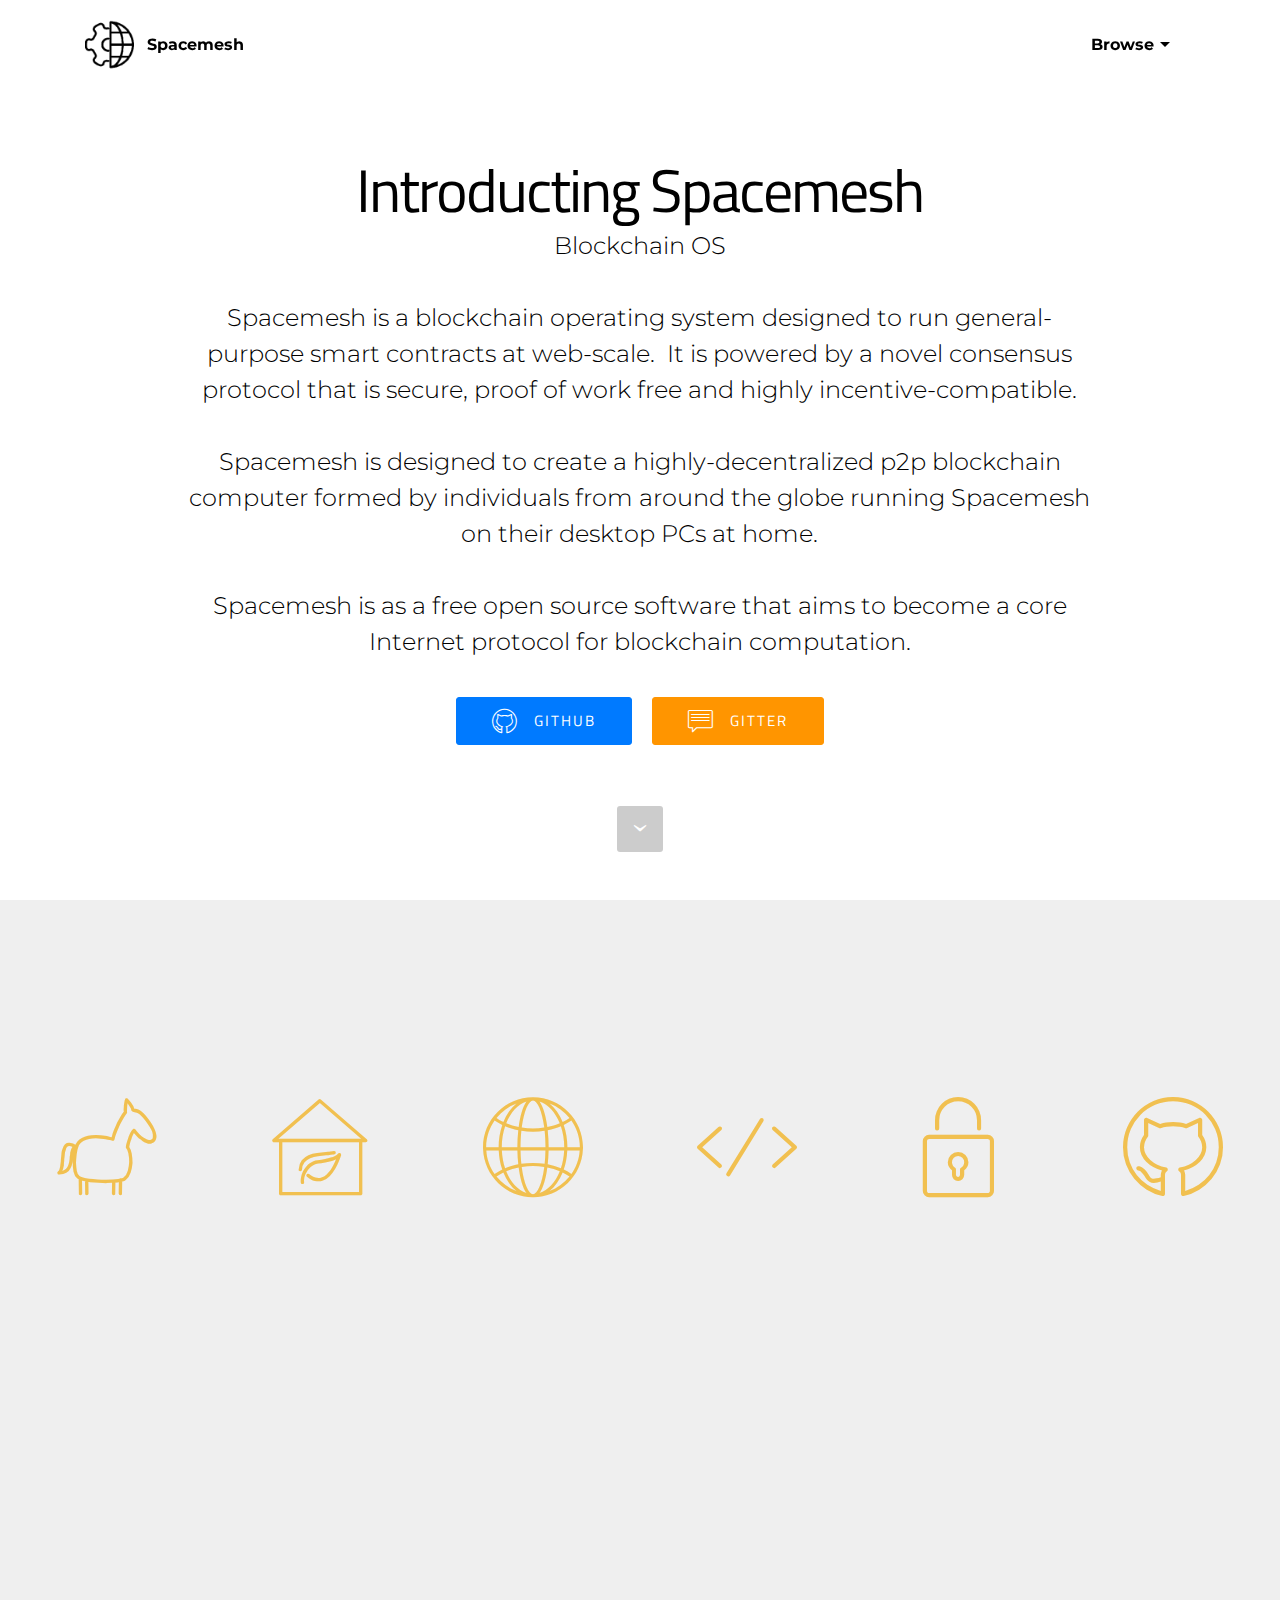
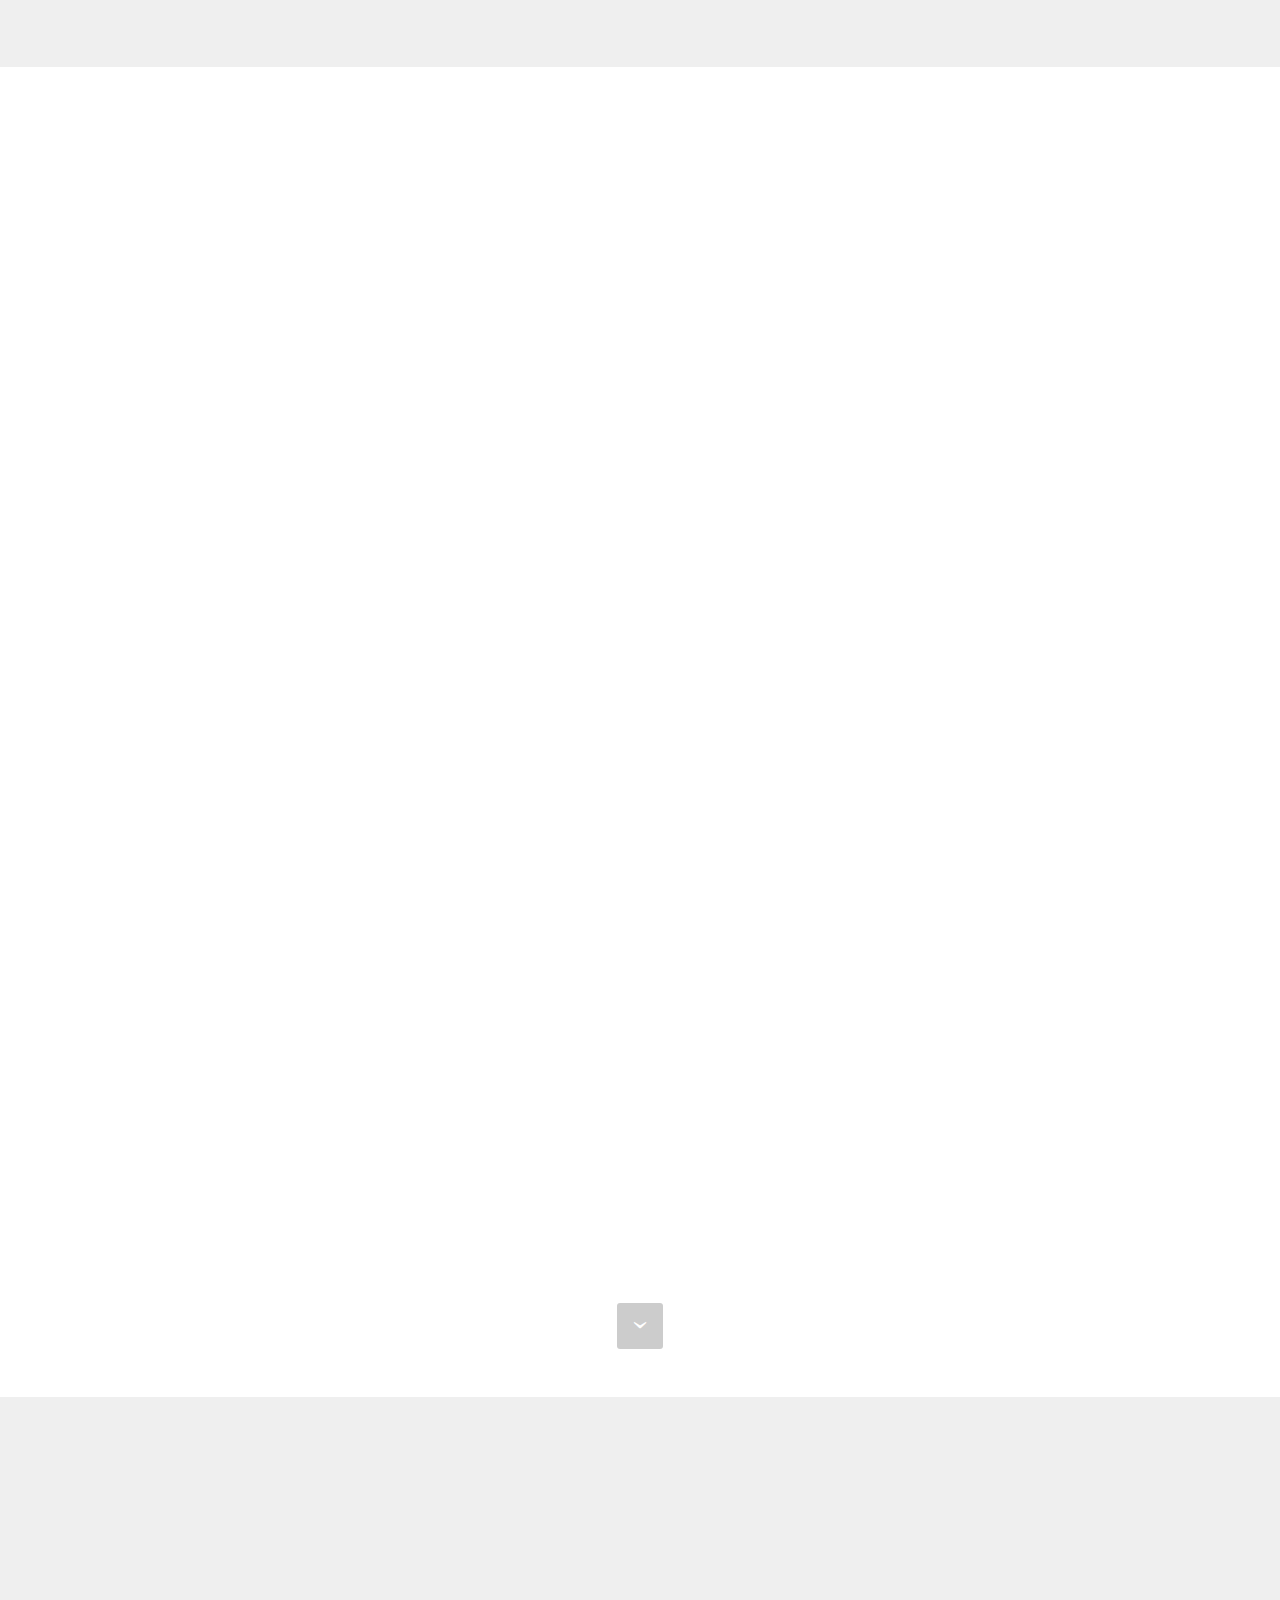
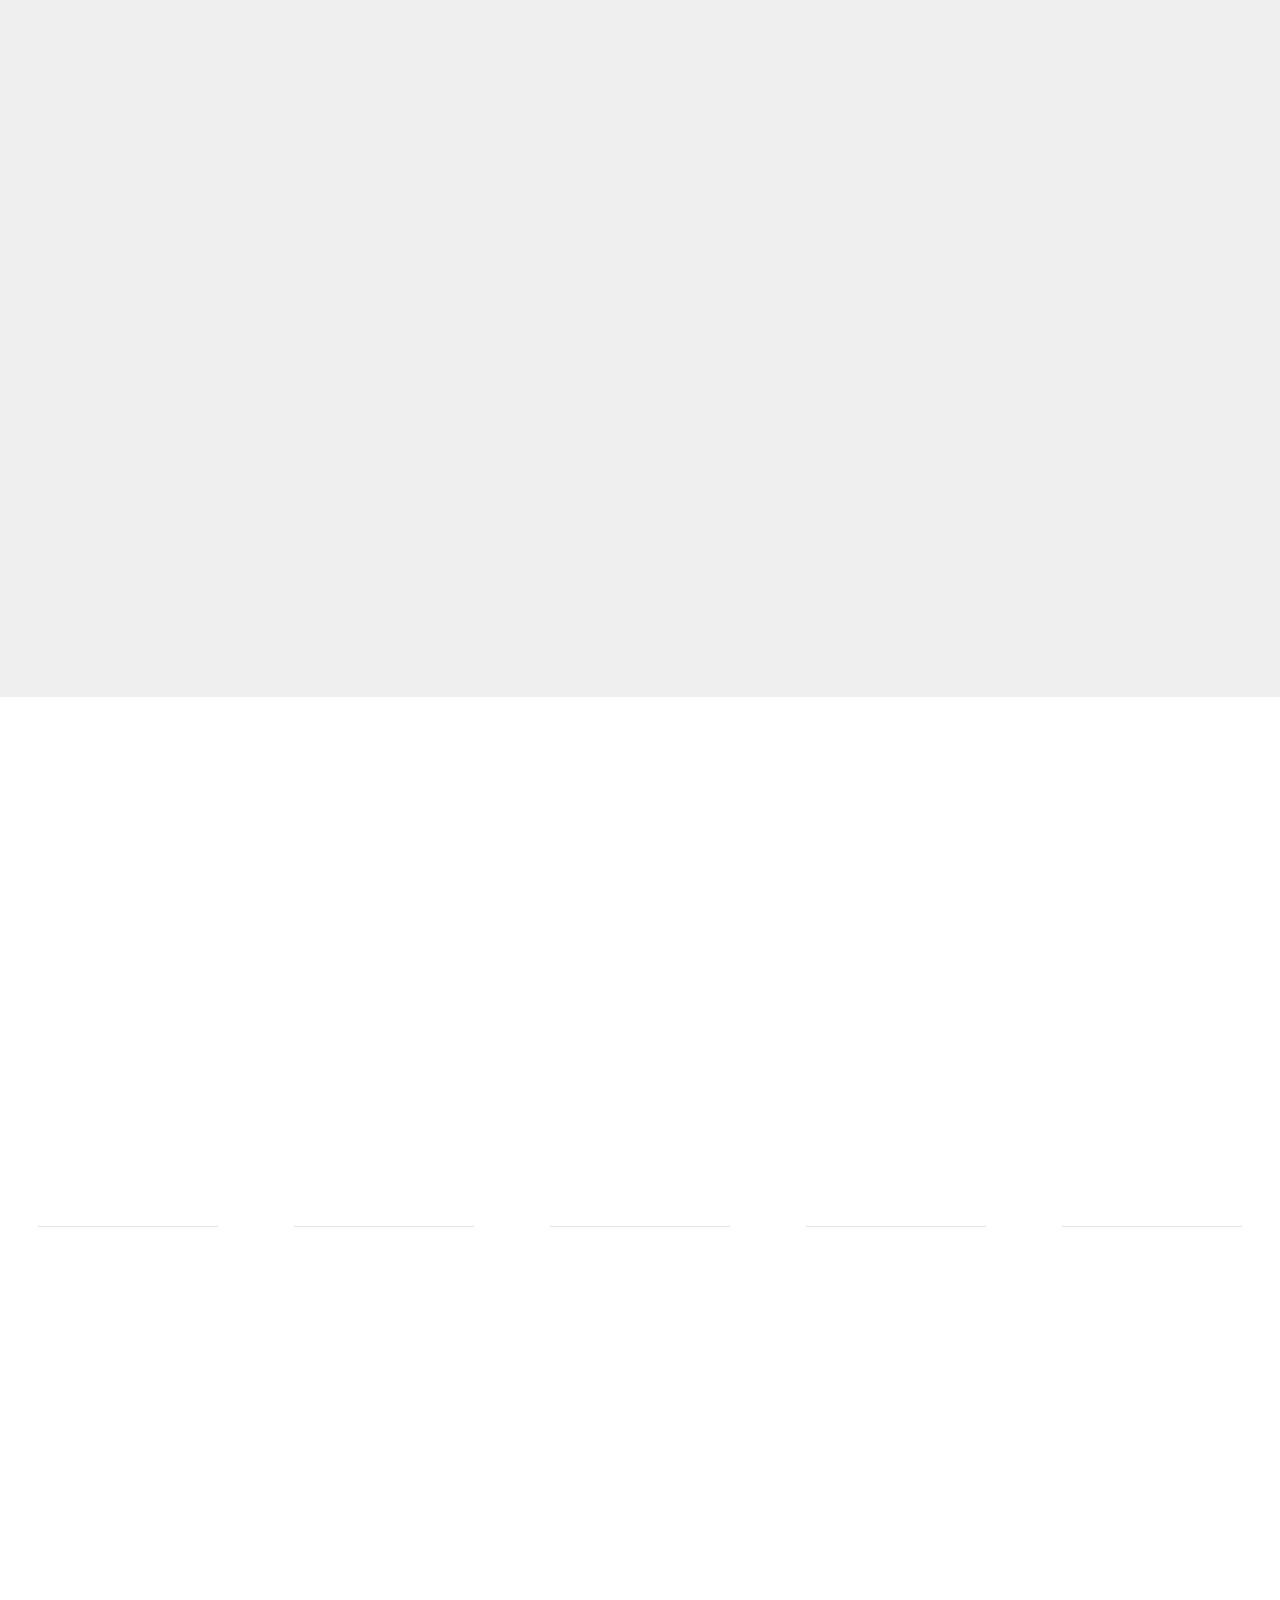
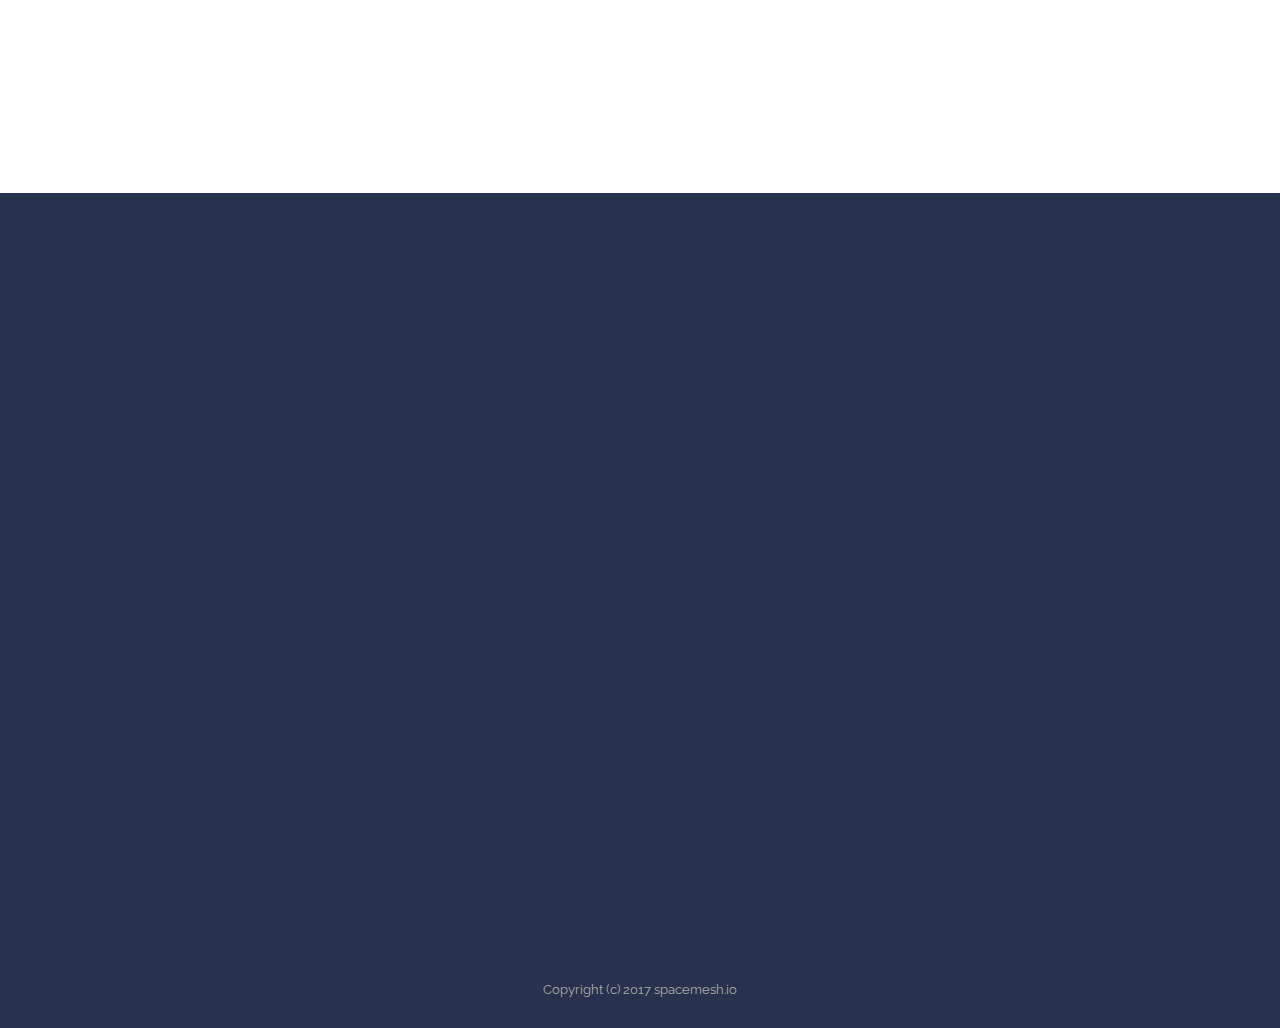
==== commit 933c081d: "Site updates" ====
--- a/public/index.html
+++ b/public/index.html
@@ -1,14 +1,14 @@
 <!DOCTYPE html>
 <html >
 <head>
-  <!-- Site made with Mobirise Website Builder v4.5.2, https://mobirise.com -->
+  <!-- Site made with Mobirise Website Builder v4.5.3, https://mobirise.com -->
   <meta charset="UTF-8">
   <meta http-equiv="X-UA-Compatible" content="IE=edge">
-  <meta name="generator" content="Mobirise v4.5.2, mobirise.com">
+  <meta name="generator" content="Mobirise v4.5.3, mobirise.com">
   <meta name="viewport" content="width=device-width, initial-scale=1, minimum-scale=1">
   <link rel="shortcut icon" href="assets/images/asset-44x-126x128.png" type="image/x-icon">
-  <meta name="description" content="SpaceMesh blockchain OS open source project overview.">
-  <title>SpaceMesh</title>
+  <meta name="description" content="SpaceMesh blockchain OS open source project">
+  <title>Spacenesh</title>
   <link rel="stylesheet" href="https://fonts.googleapis.com/css?family=Montserrat:400,700">
   <link rel="stylesheet" href="https://fonts.googleapis.com/css?family=Raleway:100,100i,200,200i,300,300i,400,400i,500,500i,600,600i,700,700i,800,800i,900,900i">
   <link rel="stylesheet" href="assets/icons-mind/style.css">
@@ -44,7 +44,7 @@
 <!-- /Google Analytics -->
 
 
-<section id="menu-4r" data-rv-view="36">
+<section id="menu-4r" data-rv-view="0">
 
     <nav class="navbar navbar-dropdown transparent navbar-fixed-top bg-color">
         <div class="container">
@@ -54,7 +54,7 @@
 
                     <div class="navbar-brand">
                         <a href="index.html" class="navbar-logo"><img src="assets/images/asset-44x-126x128.png" alt="Spacemesh" title="SpaceMesh"></a>
-                        <a class="navbar-caption text-black" href="index.html">SpaceMesh</a>
+                        <a class="navbar-caption text-black" href="index.html">Spacemesh</a>
                     </div>
 
                 </div>
@@ -77,7 +77,7 @@
 
 </section>
 
-<section class="engine"><a href="https://mobirise.co/e">web page design software</a></section><section class="mbr-section mbr-section-hero mbr-section-full mbr-section-with-arrow" id="header4-2z" data-rv-view="38" style="background-color: rgb(255, 255, 255);">
+<section class="engine"><a href="https://mobirise.co/k">bootstrap templates</a></section><section class="mbr-section mbr-section-hero mbr-section-full mbr-section-with-arrow mbr-after-navbar" id="header4-2z" data-rv-view="2" style="background-color: rgb(255, 255, 255);">
 
     
 
@@ -87,8 +87,8 @@
             <div class="row">
                 <div class="mbr-section col-md-10 col-md-offset-1 text-xs-center">
 
-                    <h1 class="mbr-section-title display-1"><span style="font-weight: normal;">Introducting SpaceMesh</span></h1>
-                    <p class="mbr-section-lead lead">Blockchain OS<br><br>SpaceMesh is a blockchain operating system designed to run general-purpose smart contracts at web-scale. &nbsp;It is powered by a novel consensus protocol that is secure, proof of work free and highly incentive-compatible.<br><br>SpaceMesh is designed to create a highly-decentralized p2p blockchain computer formed by individuals from around the globe running SpaceMesh on their desktop PCs at home.<br><br>SpaceMesh is as a free open source software that aims to become a core Internet protocol for blockchain computation.<br></p>
+                    <h1 class="mbr-section-title display-1"><span style="font-weight: normal;">Introducting Spacemesh</span></h1>
+                    <p class="mbr-section-lead lead">Blockchain OS<br><br>Spacemesh is a blockchain operating system designed to run general-purpose smart contracts at web-scale. &nbsp;It is powered by a novel consensus protocol that is secure, proof of work free and highly incentive-compatible.<br><br>Spacemesh is designed to create a highly-decentralized p2p blockchain computer formed by individuals from around the globe running Spacemesh on their desktop PCs at home.<br><br>Spacemesh is as a free open source software that aims to become a core Internet protocol for blockchain computation.<br></p>
                     <div class="mbr-section-btn">  <a class="btn btn-lg btn-success" href="https://github.com/spacemeshos" target="_blank"><span class="mbri-github mbr-iconfont mbr-iconfont-btn"></span>&nbsp;GITHUB</a> <a class="btn btn-lg btn-primary" href="https://gitter.im/spacemesh-os" target="_blank"><span class="mbri-chat mbr-iconfont mbr-iconfont-btn"></span>&nbsp;GITTER</a> </div>
                 </div>
             </div>
@@ -99,78 +99,78 @@
 
 </section>
 
-<section class="mbr-section mbr-section__container article" id="header3-4n" data-rv-view="41" style="background-color: rgb(255, 255, 255); padding-top: 20px; padding-bottom: 20px;">
+<section class="mbr-section mbr-section__container article" id="header3-4n" data-rv-view="5" style="background-color: rgb(239, 239, 239); padding-top: 60px; padding-bottom: 20px;">
     <div class="container">
         <div class="row">
             <div class="col-xs-12">
-                <h3 class="mbr-section-title display-2"><span style="font-weight: normal;">SpaceMesh Highlights</span></h3>
+                <h3 class="mbr-section-title display-2"><span style="font-weight: normal;">Spacemesh Highlights</span></h3>
                 <small class="mbr-section-subtitle"></small>
             </div>
         </div>
     </div>
 </section>
 
-<section class="mbr-cards mbr-section mbr-section-nopadding" id="features6-33" data-rv-view="43" style="background-color: rgb(255, 255, 255);">
+<section class="mbr-cards mbr-section mbr-section-nopadding" id="features6-33" data-rv-view="7" style="background-color: rgb(239, 239, 239);">
 
     
 
     <div class="mbr-cards-row row">
-        <div class="mbr-cards-col col-xs-12 col-lg-2" style="padding-top: 40px; padding-bottom: 0px;">
+        <div class="mbr-cards-col col-xs-12 col-lg-2" style="padding-top: 40px; padding-bottom: 80px;">
             <div class="container">
               <div class="card cart-block">
-                  <div class="card-img"><span class="imind-horse mbr-iconfont mbr-iconfont-features3"></span></div>
+                  <div class="card-img"><span class="imind-horse mbr-iconfont mbr-iconfont-features3" style="font-size: 100px;"></span></div>
                   <div class="card-block">
                     <h4 class="card-title"><span style="font-weight: normal;">Race Free</span></h4>
                     
-                    <p class="card-text">SpaceMesh consensus is designed to fairly award all participating honest nodes eliminating selfish mining and mining pools concerns and enabling a high degree of incentive compatibility.</p>
+                    <p class="card-text">Fairly awarda all participating honest nodes eliminating selfish mining and mining pools concerns and enabling a high degree of incentive compatibility.</p>
                     
                     </div>
                 </div>
             </div>
         </div>
-        <div class="mbr-cards-col col-xs-12 col-lg-2" style="padding-top: 40px; padding-bottom: 0px;">
-            <div class="container">
-                <div class="card cart-block">
-                    <div class="card-img"><span class="imind-green-house mbr-iconfont mbr-iconfont-features3"></span></div>
+        <div class="mbr-cards-col col-xs-12 col-lg-2" style="padding-top: 40px; padding-bottom: 80px;">
+            <div class="container">
+                <div class="card cart-block">
+                    <div class="card-img"><span class="imind-green-house mbr-iconfont mbr-iconfont-features3" style="font-size: 100px;"></span></div>
                     <div class="card-block">
                         <h4 class="card-title"><span style="font-weight: normal;">Green</span></h4>
                         
-                        <p class="card-text">SpaceMesh consensus protocol is proof of work free after a one-time initial setup phase where nodes commit space from their PC hard drives avoiding massive energy waste associated with legacy mining protocols.<br></p>
-                        
-                    </div>
-                </div>
-            </div>
-        </div>
-        <div class="mbr-cards-col col-xs-12 col-lg-2" style="padding-top: 40px; padding-bottom: 0px;">
-            <div class="container">
-                <div class="card cart-block">
-                    <div class="card-img"><span class="etl-icon icon-global mbr-iconfont mbr-iconfont-features3"></span></div>
+                        <p class="card-text">Proof of work free after a one-time initial setup phase where nodes commit space from their PC hard drives avoiding massive energy waste associated with legacy mining protocols.<br></p>
+                        
+                    </div>
+                </div>
+            </div>
+        </div>
+        <div class="mbr-cards-col col-xs-12 col-lg-2" style="padding-top: 40px; padding-bottom: 80px;">
+            <div class="container">
+                <div class="card cart-block">
+                    <div class="card-img"><span class="etl-icon icon-global mbr-iconfont mbr-iconfont-features3" style="font-size: 100px;"></span></div>
                     <div class="card-block">
                         <h4 class="card-title"><span style="font-weight: normal;">Decentralized</span></h4>
                         
-                        <p class="card-text">SpaceMesh is designed from the core to create a highly decentralized  network formed by thousands of home desktop PCs. It is free of centralization concerns associated with proof-of-sake based protocols. Anyone can join the network, contribute CPU, storage and networking to it and earn token awards.<br></p>
-                        
-                    </div>
-                </div>
-            </div>
-        </div>
-        <div class="mbr-cards-col col-xs-12 col-lg-2" style="padding-top: 40px; padding-bottom: 0px;">
-            <div class="container">
-                <div class="card cart-block">
-                    <div class="card-img"><span class="mbri-code mbr-iconfont mbr-iconfont-features3"></span></div>
+                        <p class="card-text">Designed to create a highly decentralized  network formed by thousands of home desktop PCs. It is free of centralization concerns associated with proof-of-sake based protocols. Anyone can join the network, contribute CPU, storage and networking to it and earn token awards.<br></p>
+                        
+                    </div>
+                </div>
+            </div>
+        </div>
+        <div class="mbr-cards-col col-xs-12 col-lg-2" style="padding-top: 40px; padding-bottom: 80px;">
+            <div class="container">
+                <div class="card cart-block">
+                    <div class="card-img"><span class="mbri-code mbr-iconfont mbr-iconfont-features3" style="font-size: 100px;"></span></div>
                     <div class="card-block">
                         <h4 class="card-title"><span style="font-weight: normal;">Scalable</span></h4>
                         
-                        <p class="card-text">SpaceMesh unique deep integration of a novel consensus protocol with highly-capable payment channels create a scalable transaction processing and smart contracts execution solution that is an order of magnitude better than pow powered networks.<br></p>
-                        
-                    </div>
-                </div>
-            </div>
-        </div>
-        <div class="mbr-cards-col col-xs-12 col-lg-2" style="padding-top: 40px; padding-bottom: 0px;">
-            <div class="container">
-                <div class="card cart-block">
-                    <div class="card-img"><span class="mbri-lock mbr-iconfont mbr-iconfont-features3"></span></div>
+                        <p class="card-text">Unique deep integration of a novel consensus protocol with highly-capable payment channels create a scalable transaction processing and smart contracts execution solution that is an order of magnitude better than pow powered networks.<br></p>
+                        
+                    </div>
+                </div>
+            </div>
+        </div>
+        <div class="mbr-cards-col col-xs-12 col-lg-2" style="padding-top: 40px; padding-bottom: 80px;">
+            <div class="container">
+                <div class="card cart-block">
+                    <div class="card-img"><span class="mbri-lock mbr-iconfont mbr-iconfont-features3" style="font-size: 100px;"></span></div>
                     <div class="card-block">
                         <h4 class="card-title"><span style="font-weight: normal;">Secure</span><br></h4>
                         
@@ -180,23 +180,23 @@
                 </div>
             </div>
         </div>
-        <div class="mbr-cards-col col-xs-12 col-lg-2" style="padding-top: 40px; padding-bottom: 0px;">
-            <div class="container">
-                <div class="card cart-block">
-                    <div class="card-img"><span class="mbri-github mbr-iconfont mbr-iconfont-features3"></span></div>
+        <div class="mbr-cards-col col-xs-12 col-lg-2" style="padding-top: 40px; padding-bottom: 80px;">
+            <div class="container">
+                <div class="card cart-block">
+                    <div class="card-img"><span class="mbri-github mbr-iconfont mbr-iconfont-features3" style="font-size: 100px;"></span></div>
                     <div class="card-block">
                         <h4 class="card-title"><span style="font-weight: normal;">Open and Free</span></h4>
                         
-                        <p class="card-text">SpaceMesh is a free open source software licensed under the MIT license. Our goals is &nbsp;to create a vibrant and inclusive developers community for the project and make SpaceMesh a core Internet protocol for blockchain consensus and computation. <a href="join.html">Join us</a>.</p>
-                        
-                    </div>
-                </div>
-            </div>
-        </div>
-    </div>
-</section>
-
-<section class="mbr-section mbr-section-hero mbr-section-full mbr-section-with-arrow" id="header1-4q" data-rv-view="46" style="background-color: rgb(255, 255, 255);">
+                        <p class="card-text">Spacemesh is a free open source software licensed under the MIT license. Our goals is &nbsp;to create a vibrant and inclusive developers community for the project and make Spacemesh a core Internet protocol for blockchain consensus and computation. <a href="join.html">Join us</a>.</p>
+                        
+                    </div>
+                </div>
+            </div>
+        </div>
+    </div>
+</section>
+
+<section class="mbr-section mbr-section-hero mbr-section-full mbr-section-with-arrow" id="header1-4q" data-rv-view="10" style="background-color: rgb(255, 255, 255);">
 
     
 
@@ -206,7 +206,7 @@
             <div class="row">
                 <div class="mbr-section col-md-10 col-md-offset-1 text-xs-center">
 
-                    <h1 class="mbr-section-title display-1"><span style="font-weight: normal;">SpaceMesh Consensus Protocol</span></h1>
+                    <h1 class="mbr-section-title display-1"><span style="font-weight: normal;">Spacemesh Consensus Protocol</span></h1>
                     <p class="mbr-section-lead lead"><br>We are building a new blockchain consensus protocol that replaces energy-wasteful proof of work (pow) mechanisms with proof of space time (post) and the blockchain data structure with a mesh (a layered directed acyclic graph) to provide scalable, secure, theoretically-sound and race-free decentralized computation and transaction processing capabilities. The protocol does not require POW apart from a short initial setup phase.<br><br>Our protocols algorithmic and security work is lead by our chief scientists Prof. Tal Moran and Dr. Iddo Bentov, two of the world's leading consensus and blockchain researches and is based on their cutting-edge research in the field.<br><br>Under optimal conditions, the protocol involves nodes performing a one-time setup phase that involves commitment of hard-disk space after which they don't need to perform POW on an ongoing basis to participate in the network and earn block validation awards.<br><br>Our full technical white paper is in the works and will be published here soon. Some of the core ideas in our protocol include the following recently published research by our team: <br><br><a href="https://eprint.iacr.org/2016/035.pdf" target="_blank">"Rational Proofs of Space Time"</a><br><br><a href="https://eprint.iacr.org/2017/300" target="_blank">"Tortoise and Hares Consensus: the Meshcash Framework for Incentive-Compatible, Scalable Cryptocurrencies"</a><br><br><a href="https://arxiv.org/pdf/1406.5694.pdf" target="_blank">"Cryptocurrencies without Proof of Work"</a></p>
                     
                 </div>
@@ -218,7 +218,7 @@
 
 </section>
 
-<section class="mbr-section mbr-section-hero mbr-section-full header2" id="header6-4p" data-rv-view="49" style="background-color: rgb(255, 255, 255);">
+<section class="mbr-section mbr-section-hero mbr-section-full header2" id="header6-4p" data-rv-view="13" style="background-color: rgb(239, 239, 239);">
 
     
 
@@ -237,7 +237,7 @@
                             <h3 class="mbr-section-title display-2"><span style="font-weight: normal;">Tortoise and Hares Consensus Protocol</span></h3>
 
                             <div class="mbr-section-text">
-                                <p>Watch SpaceMesh Chief Scientist Prof. Tal Moran gives an overview of the tortoise and hare consensus protocol at CESC2017 in Berkeley, CA.&nbsp;</p>
+                                <p>Watch Spacemesh Chief Scientist Prof. Tal Moran gives an overview of the tortoise and hare consensus protocol at CESC2017 in Berkeley, CA.&nbsp;</p>
                             </div>
 
                             
@@ -258,7 +258,7 @@
 
 </section>
 
-<section class="mbr-cards mbr-section extFeatures" id="extFeatures9-51" data-rv-view="52" style="background-color: rgb(255, 255, 255); padding-top: 0px; padding-bottom: 80px;">
+<section class="mbr-cards mbr-section extFeatures" id="extFeatures9-51" data-rv-view="16" style="background-color: rgb(255, 255, 255); padding-top: 120px; padding-bottom: 80px;">
 
     
 
@@ -351,14 +351,14 @@
     </div>
 </section>
 
-<section class="mbr-section form2" id="form2-1m" data-rv-view="55" style="background-color: rgb(0, 0, 0); padding-top: 80px; padding-bottom: 0px;">
+<section class="mbr-section form2" id="form2-1m" data-rv-view="19" style="background-color: rgb(40, 50, 78); padding-top: 80px; padding-bottom: 0px;">
         
     <div class="mbr-section mbr-section__container mbr-section__container--middle">
         <div class="container">
             <div class="row">
                 <div class="col-xs-12 text-xs-center">
                     <h3 class="mbr-section-title display-2"><span style="font-weight: normal;">Subscribe for Updates</span></h3>
-                    <small class="mbr-section-subtitle">The SpaceMesh Newsletter</small>
+                    <small class="mbr-section-subtitle">The Spacemesh Newsletter</small>
                 </div>
             </div>
         </div>
@@ -369,7 +369,7 @@
                 <div class="col-xs-12 col-lg-10 col-lg-offset-1" data-form-type="formoid">
                     <div data-form-alert="true"><div hidden="" data-form-alert-success="true">Thanks for subscribing to our newsletter!</div></div>
                     <form class="mbr-form" action="https://mobirise.com/" method="post" data-form-title="Subscribe for Updates">
-                        <input type="hidden" value="3CIcmljHpjDvHfVcCZhbpGpAIc5qbt2p+J+ajhUEXUknUIRSvAxF8Qvkdl3NUXJqVO3+Ooc29VRbbrFNBVxDIosibrxF4Mqlkj3A+Eh3Efm8sAVDH+X/hLR4bdCu0KWD" data-form-email="true">
+                        <input type="hidden" value="inWXJz1Wf6iixUhxlo5345zI88VAORYSLL/w8qNKZfd9k7OhGfuoLgZ7Mr981fZu0GaV7GOskvWCKzWnxVtwyQmqFqeQc+s01ZvrQK1fm9FKXbZ8J6cPG6fx7Q1cdhRp" data-form-email="true">
                         <div class="mbr-subscribe mbr-subscribe-dark input-group">
                             <input type="email" class="form-control" name="email" required="" data-form-field="Email" placeholder="Enter Your Email Address..." id="form2-1m-email">
                             <span class="input-group-btn"><button type="submit" class="btn btn-primary">SUBSCRIBE</button></span>
@@ -381,7 +381,7 @@
     </div>
 </section>
 
-<section class="mbr-footer footer4 mbr-section mbr-section-md-padding" id="contacts4-3b" data-rv-view="61" style="background-color: rgb(0, 0, 0); padding-top: 90px; padding-bottom: 90px;">
+<section class="mbr-footer footer4 mbr-section mbr-section-md-padding" id="contacts4-3b" data-rv-view="25" style="background-color: rgb(40, 50, 78); padding-top: 90px; padding-bottom: 90px;">
     
     <div class="container">
         <div class="mbr-contacts row">
@@ -398,7 +398,7 @@
                     <div hidden="" data-form-alert-success="true">Thanks for contacting us. We'll be in touch.</div>
                 </div>
                 <form action="https://mobirise.com/" method="post" data-form-title="MESSAGE">
-                    <input type="hidden" value="RJa5RxcNTMFfmIH8SK8XImi7rYJuwlQk0gmqNeBh9bkEw/QjGPFr+lH1Xk48usOC4q38D5+rGGtsXZvHI5+CZagNa2DDtYQmdLM7xkluw/n0fjaOFmGKnFnRs0JLn6w+" data-form-email="true">
+                    <input type="hidden" value="pKMay7gOV/AAhENl9oFH4DNd4XVBdSxf7Dm8sGBiPCjxI/Uv+kEyKFjqWm+ksWHNVBCAAiQsCy8RGW785keL+DLlMSx3UhDppDBt/cjqtXsgYztLLOn8PHkdh7ELDHFj" data-form-email="true">
                     
                     <div class="form-group">
                         <label class="form-control-label" for="contacts4-3b-email">Email<span class="form-asterisk">*</span></label>
@@ -416,7 +416,7 @@
     </div>
 </section>
 
-<footer class="mbr-small-footer mbr-section mbr-section-nopadding" id="footer1-3d" data-rv-view="70" style="background-color: rgb(0, 0, 0); padding-top: 1.75rem; padding-bottom: 1.75rem;">
+<footer class="mbr-small-footer mbr-section mbr-section-nopadding" id="footer1-3d" data-rv-view="34" style="background-color: rgb(40, 50, 78); padding-top: 1.75rem; padding-bottom: 1.75rem;">
     
     <div class="container text-xs-center">
         <p>Copyright (c) 2017 spacemesh.io<br></p>
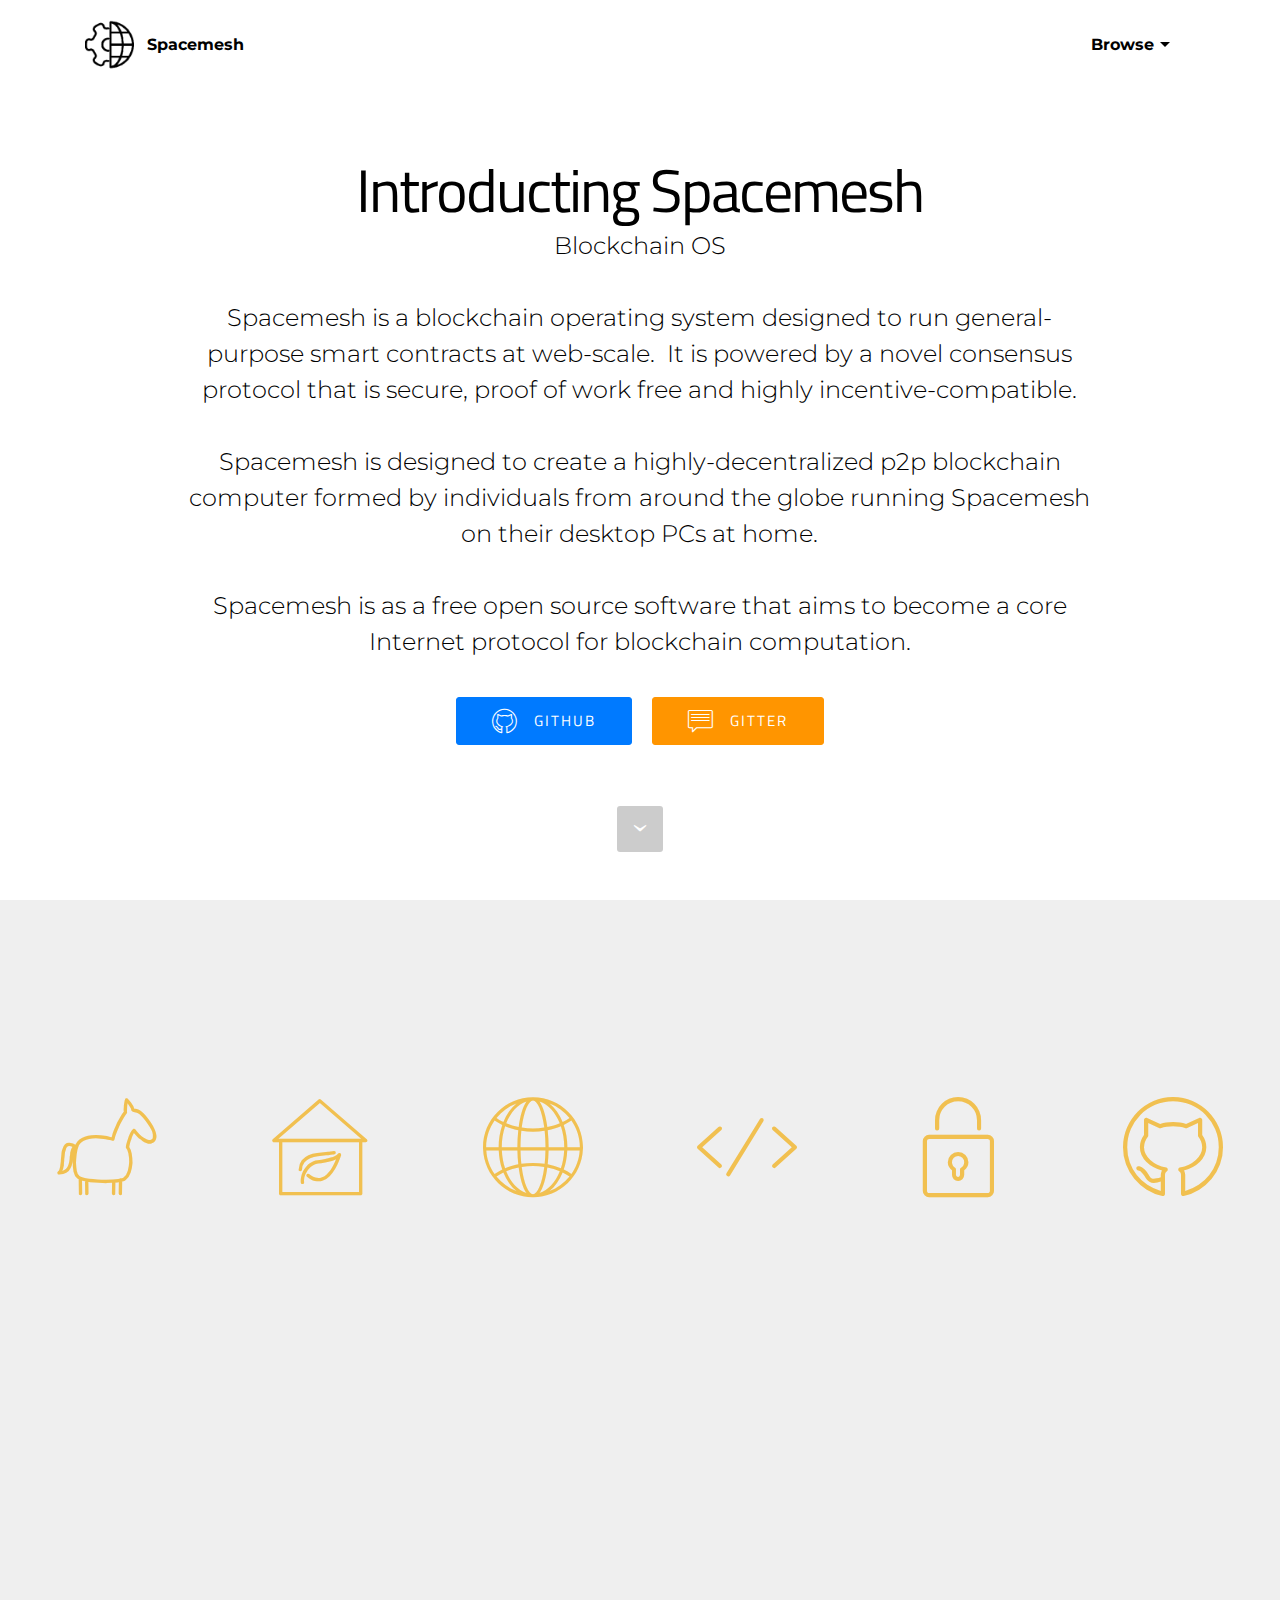
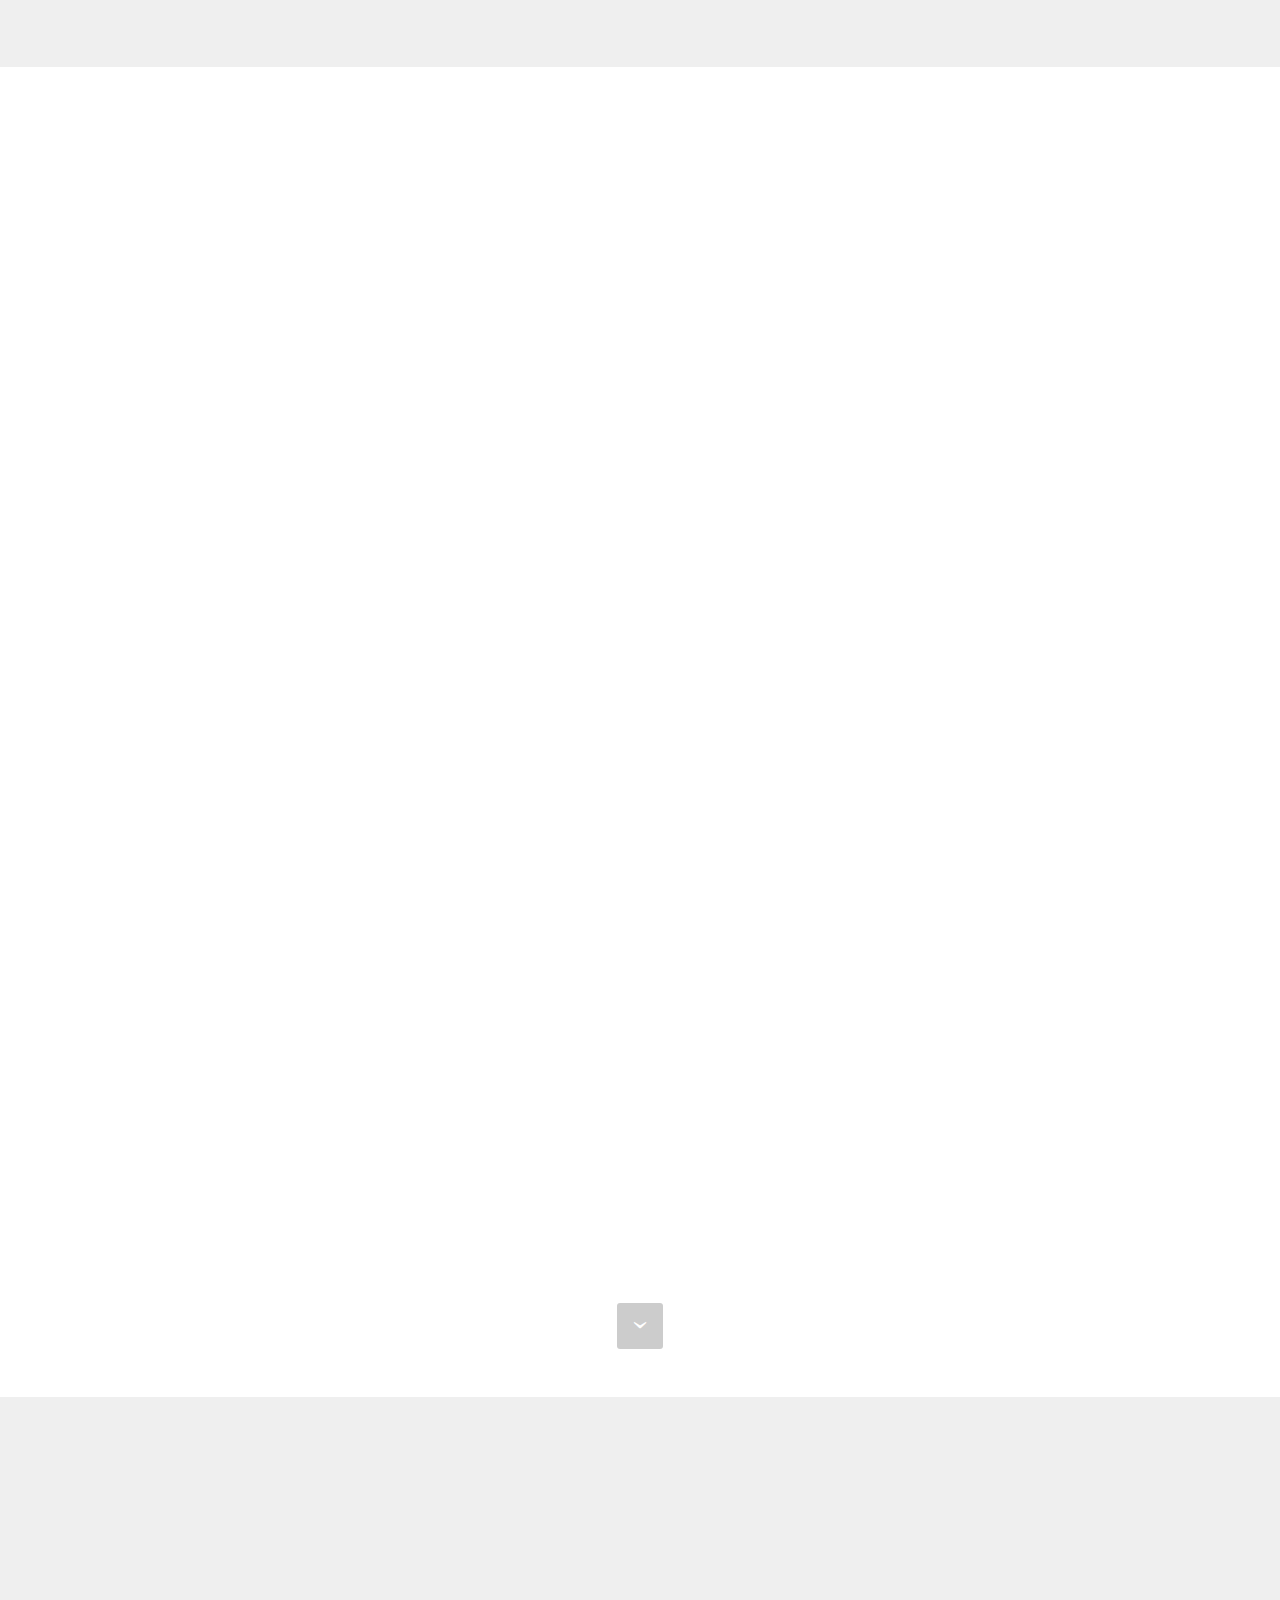
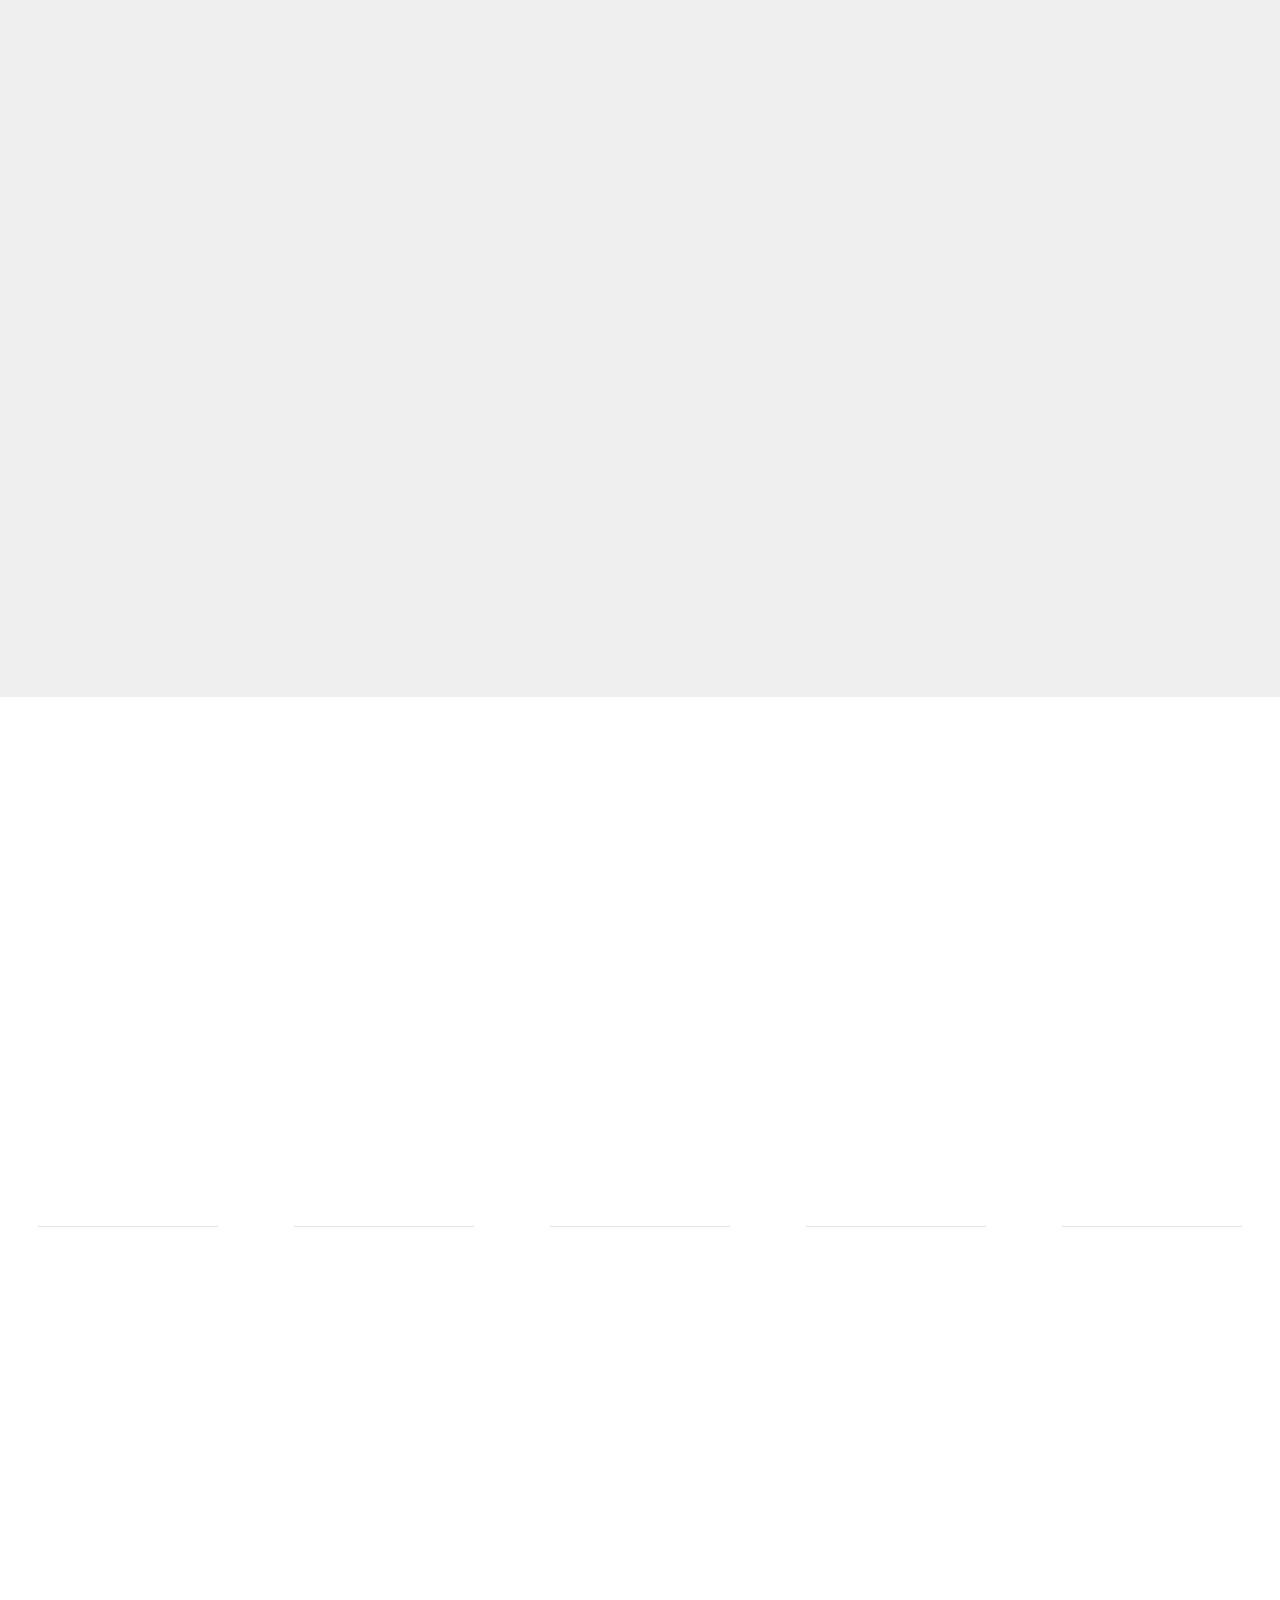
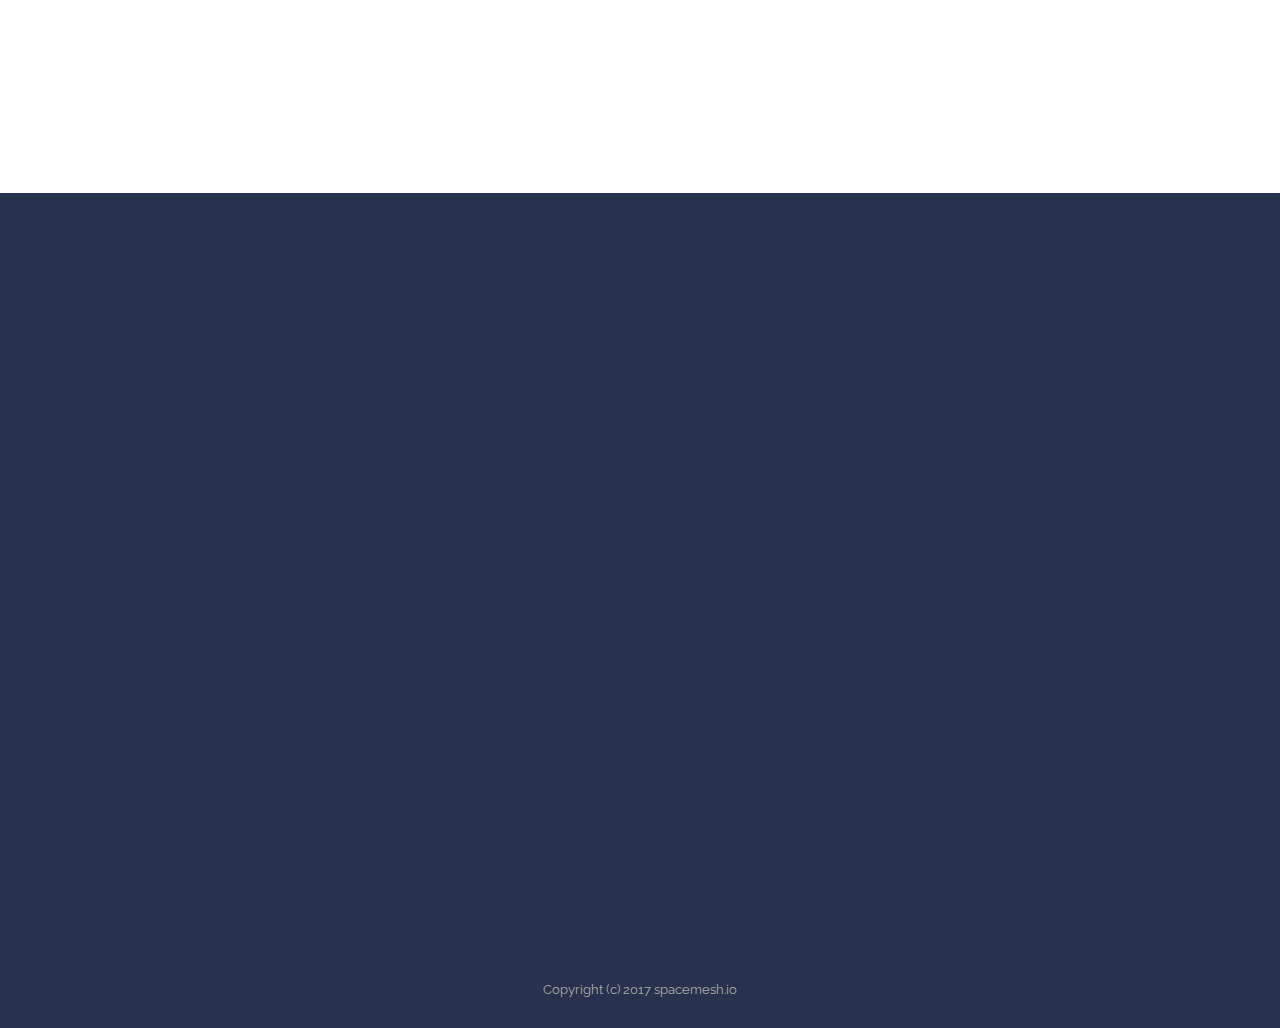
==== commit df89e101: "Fixed some typos" ====
--- a/public/index.html
+++ b/public/index.html
@@ -46,7 +46,7 @@
 
 <section id="menu-4r" data-rv-view="0">
 
-    <nav class="navbar navbar-dropdown transparent navbar-fixed-top bg-color">
+    <nav class="navbar navbar-dropdown navbar-fixed-top">
         <div class="container">
 
             <div class="mbr-table">
@@ -77,7 +77,7 @@
 
 </section>
 
-<section class="engine"><a href="https://mobirise.co/k">bootstrap templates</a></section><section class="mbr-section mbr-section-hero mbr-section-full mbr-section-with-arrow mbr-after-navbar" id="header4-2z" data-rv-view="2" style="background-color: rgb(255, 255, 255);">
+<section class="engine"><a href="https://mobirise.co/n">bootstrap modal</a></section><section class="mbr-section mbr-section-hero mbr-section-full mbr-section-with-arrow" id="header4-2z" data-rv-view="2" style="background-color: rgb(255, 255, 255);">
 
     
 
@@ -122,7 +122,7 @@
                   <div class="card-block">
                     <h4 class="card-title"><span style="font-weight: normal;">Race Free</span></h4>
                     
-                    <p class="card-text">Fairly awarda all participating honest nodes eliminating selfish mining and mining pools concerns and enabling a high degree of incentive compatibility.</p>
+                    <p class="card-text">Fairly awards all participating honest nodes eliminating selfish mining and mining pools concerns and enabling a high degree of incentive compatibility.</p>
                     
                     </div>
                 </div>
@@ -285,7 +285,7 @@
                        <h4 class="feature-title"><span style="font-weight: normal;">Tomer Afek</span></h4>
                        <h5 class="feature-subtitle">co-founder</h5>
                        <div class="delimiter"></div>
-                       <p class="feature-text">Until recently was the Co-Founder/CEO of ConvertMedia, a big data startup, acquired by Taboola for $60m. Prior to that worked for 7 years as Investor at Evergreen VC, among Israel’s oldest and largest VCs, where he was in charge of Internet &amp; New-Media investments. Was in the founding team of Sanctum Inc. a leader in web application security. Holds&nbsp; a B.Sc. in Economics and Computer Science (Cum Laude) from Tel-Aviv University. <a href="https://www.linkedin.com/in/tomerafek/" target="_blank">Profile</a>.</p>
+                       <p class="feature-text">Over 3 decades on both sides of the startup table. Helped founding Showbox.com, prior was the Co-Founder/CEO of ConvertMedia, a big data startup (acquired by Taboola). Prior spent 7 years as Investor at Evergreen VC, among Israel’s oldest and largest VCs, in charge of Internet &amp; New-Media investments. Was also in the founding team of Sanctum Inc. a leader in web application security. Holds  a B.Sc. in Economics and Computer Science (Cum Laude) from Tel-Aviv University. Profile.<br>Holds&nbsp; a B.Sc. in Economics and Computer Science (Cum Laude) from Tel-Aviv University. <a href="https://www.linkedin.com/in/tomerafek/" target="_blank">Profile</a>.</p>
                        
                     </div>
                 </div>
@@ -369,7 +369,7 @@
                 <div class="col-xs-12 col-lg-10 col-lg-offset-1" data-form-type="formoid">
                     <div data-form-alert="true"><div hidden="" data-form-alert-success="true">Thanks for subscribing to our newsletter!</div></div>
                     <form class="mbr-form" action="https://mobirise.com/" method="post" data-form-title="Subscribe for Updates">
-                        <input type="hidden" value="inWXJz1Wf6iixUhxlo5345zI88VAORYSLL/w8qNKZfd9k7OhGfuoLgZ7Mr981fZu0GaV7GOskvWCKzWnxVtwyQmqFqeQc+s01ZvrQK1fm9FKXbZ8J6cPG6fx7Q1cdhRp" data-form-email="true">
+                        <input type="hidden" value="0pOuZIsUQsqO6Mw7ynU1Ho6WZBdtGWvWrv0wFTAuz8JpcGaZcXKnYWA2VrsqAlpYxdQtUf35FzyCbsiC9NpBIA/2OEsmYjZFXhdrGDASmDTgdWSEmt/J3RlqdQiP318G" data-form-email="true">
                         <div class="mbr-subscribe mbr-subscribe-dark input-group">
                             <input type="email" class="form-control" name="email" required="" data-form-field="Email" placeholder="Enter Your Email Address..." id="form2-1m-email">
                             <span class="input-group-btn"><button type="submit" class="btn btn-primary">SUBSCRIBE</button></span>
@@ -398,7 +398,7 @@
                     <div hidden="" data-form-alert-success="true">Thanks for contacting us. We'll be in touch.</div>
                 </div>
                 <form action="https://mobirise.com/" method="post" data-form-title="MESSAGE">
-                    <input type="hidden" value="pKMay7gOV/AAhENl9oFH4DNd4XVBdSxf7Dm8sGBiPCjxI/Uv+kEyKFjqWm+ksWHNVBCAAiQsCy8RGW785keL+DLlMSx3UhDppDBt/cjqtXsgYztLLOn8PHkdh7ELDHFj" data-form-email="true">
+                    <input type="hidden" value="mjQ9xsM6nZbHBWYDJ96KEBmqcGgUJdl/sDwhtCkZ+HjtiRxScQkYNEa7MgAjALlDLJFzfMVN3imU5WFgMjTA0dlrXVUwEsRVGJ8Uq55Q181GXEa4+Lf3YJmRncEktH0W" data-form-email="true">
                     
                     <div class="form-group">
                         <label class="form-control-label" for="contacts4-3b-email">Email<span class="form-asterisk">*</span></label>
--- a/public/assets/mobirise/css/mbr-additional.css
+++ b/public/assets/mobirise/css/mbr-additional.css
@@ -1,6 +1,7 @@
+@import url(https://fonts.googleapis.com/css?family=Montserrat:400,700);
 @import url(https://fonts.googleapis.com/css?family=Titillium+Web:400,300,700);
-@import url(https://fonts.googleapis.com/css?family=Montserrat:400,700);
 @import url(https://fonts.googleapis.com/css?family=Raleway:400,300,700);
+
 
 
 
@@ -709,6 +710,7 @@
 #menu-4r .link,
 #menu-4r .dropdown-item {
   color: #000000;
+  font-family: 'Montserrat', sans-serif;
 }
 #menu-4r .link {
   font-size: 1rem;
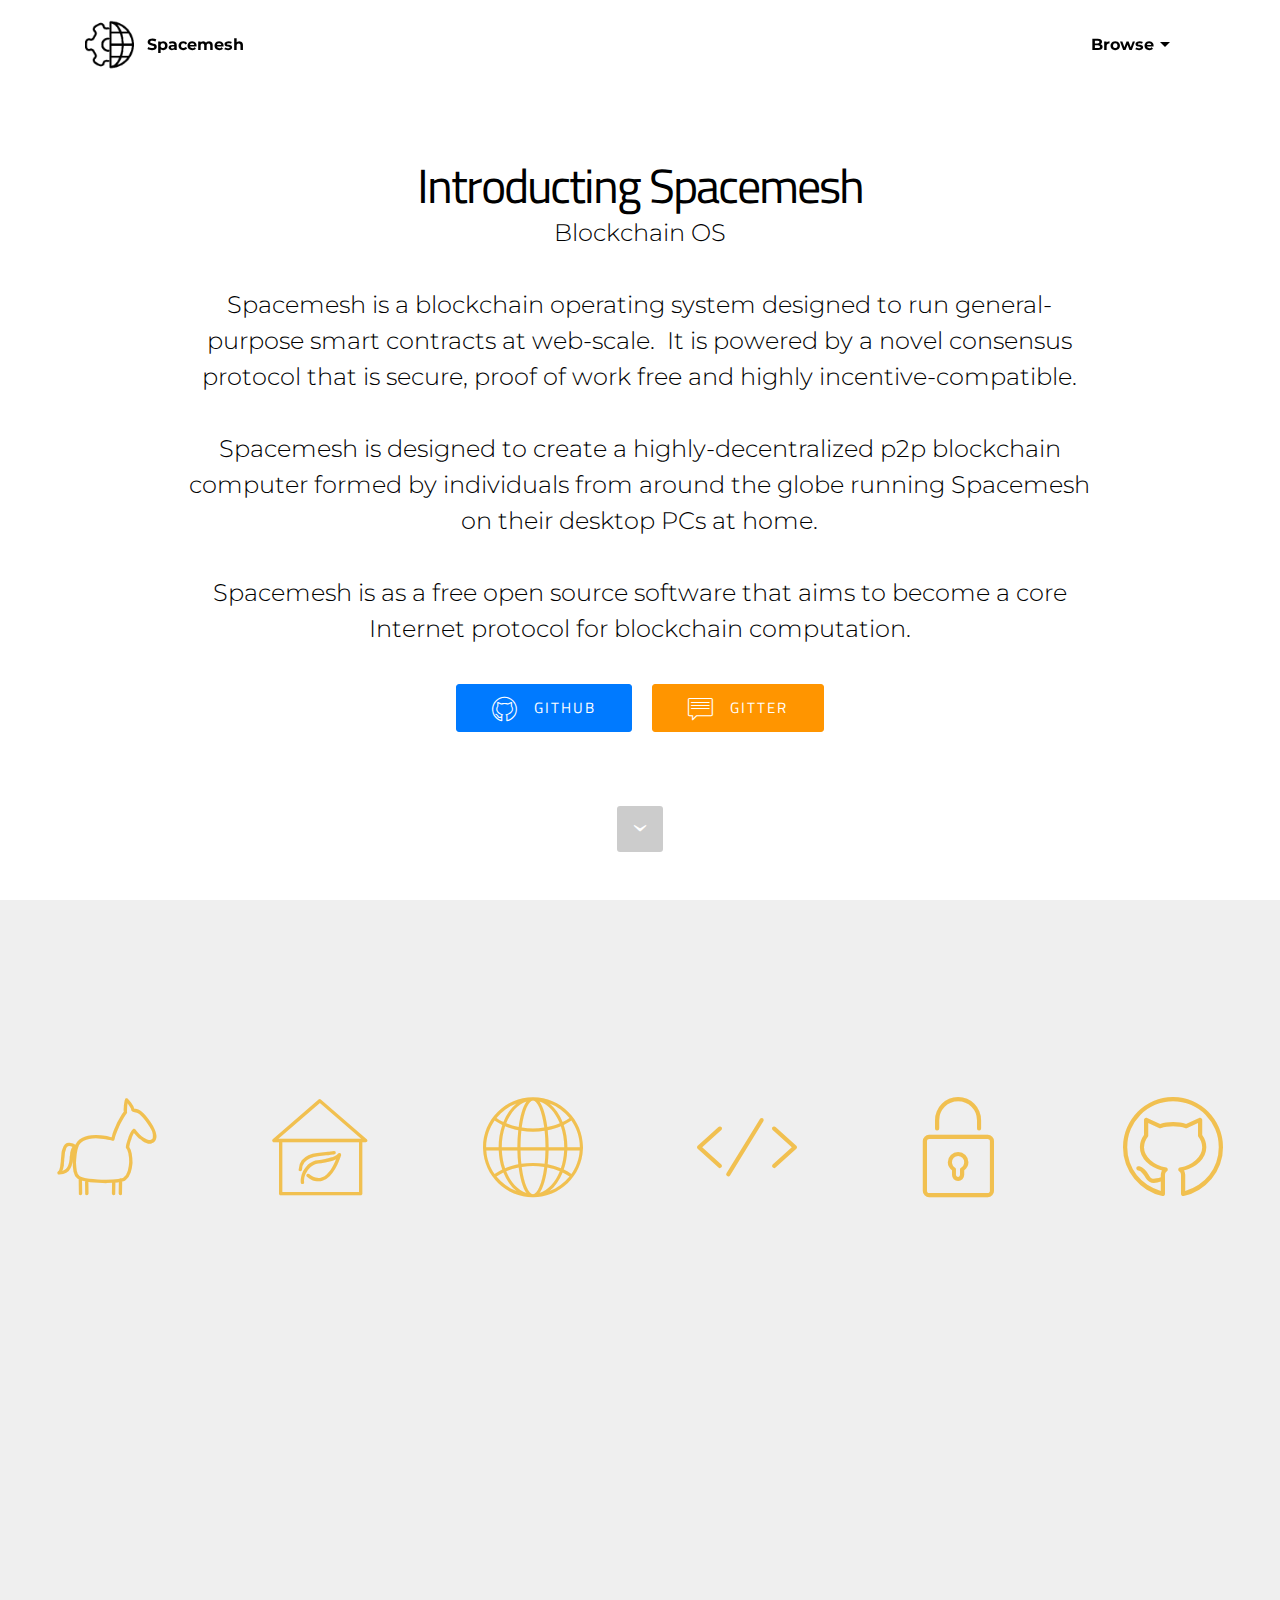
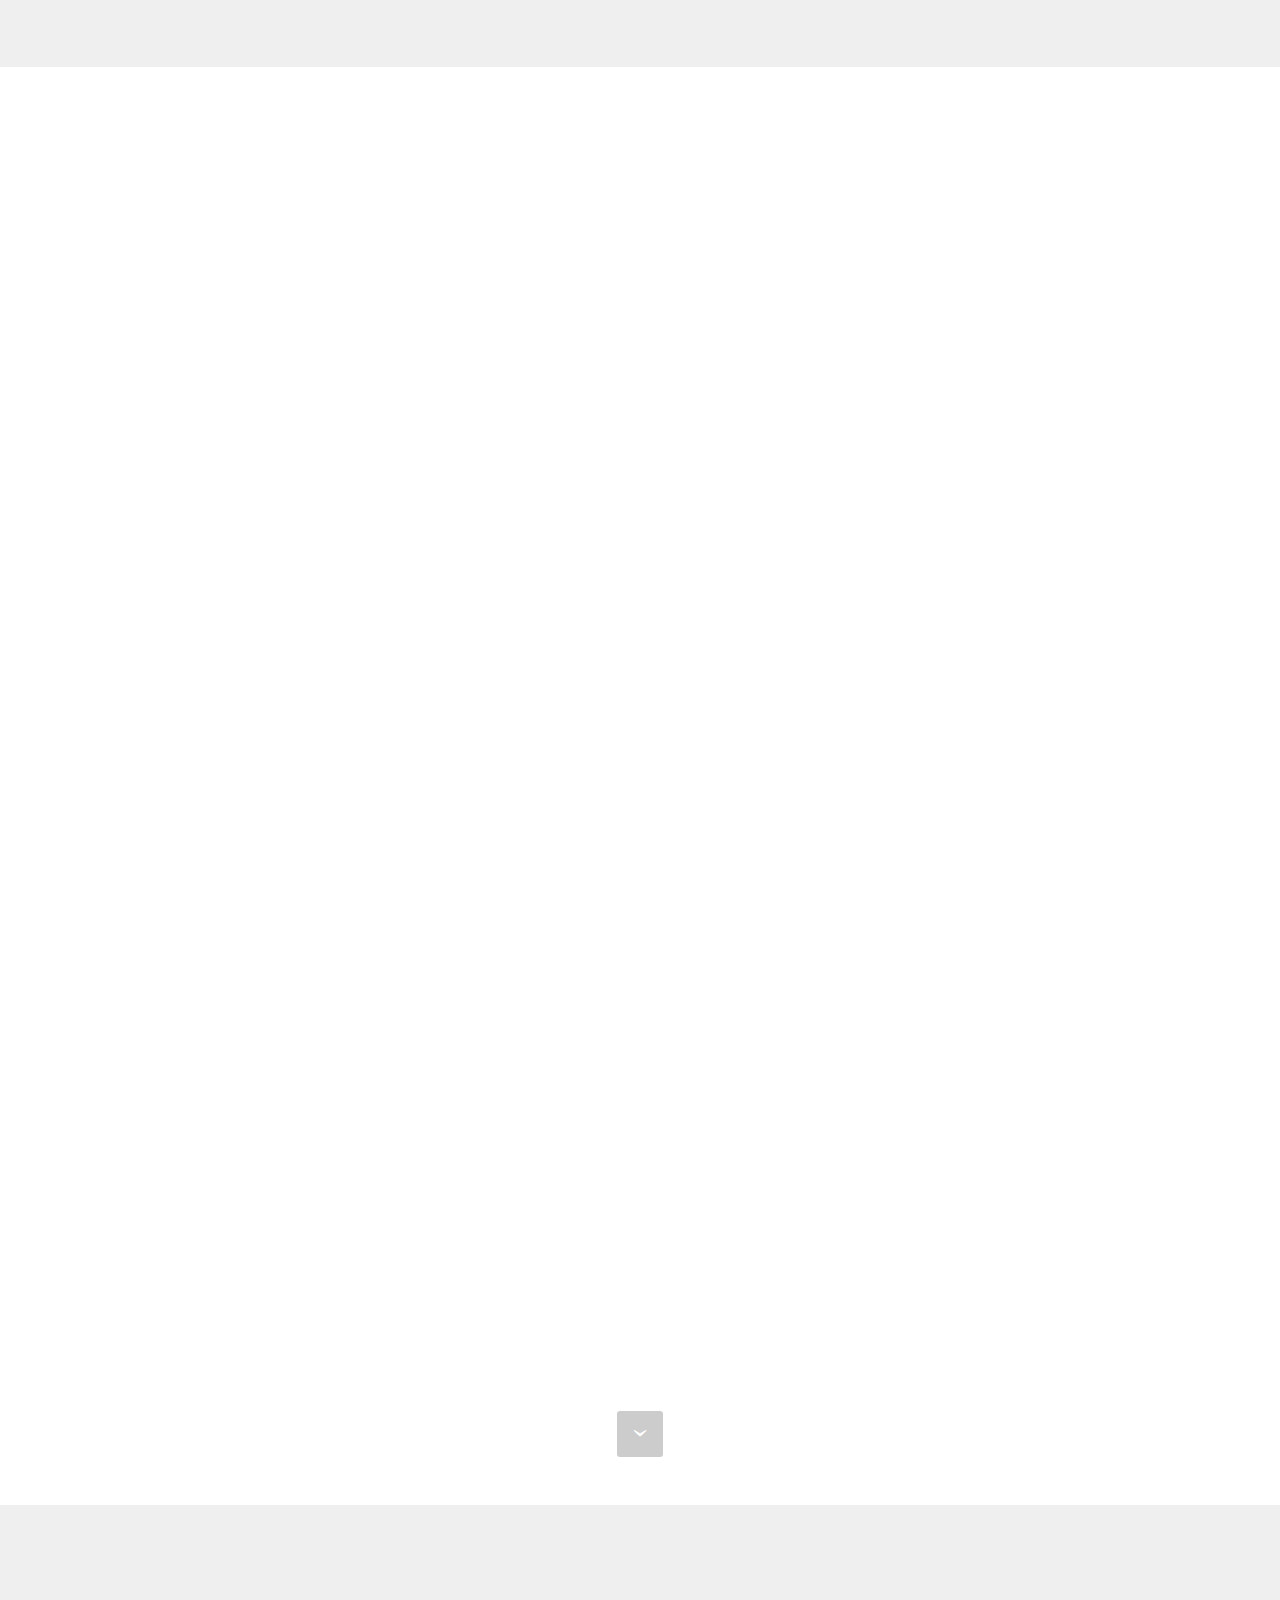
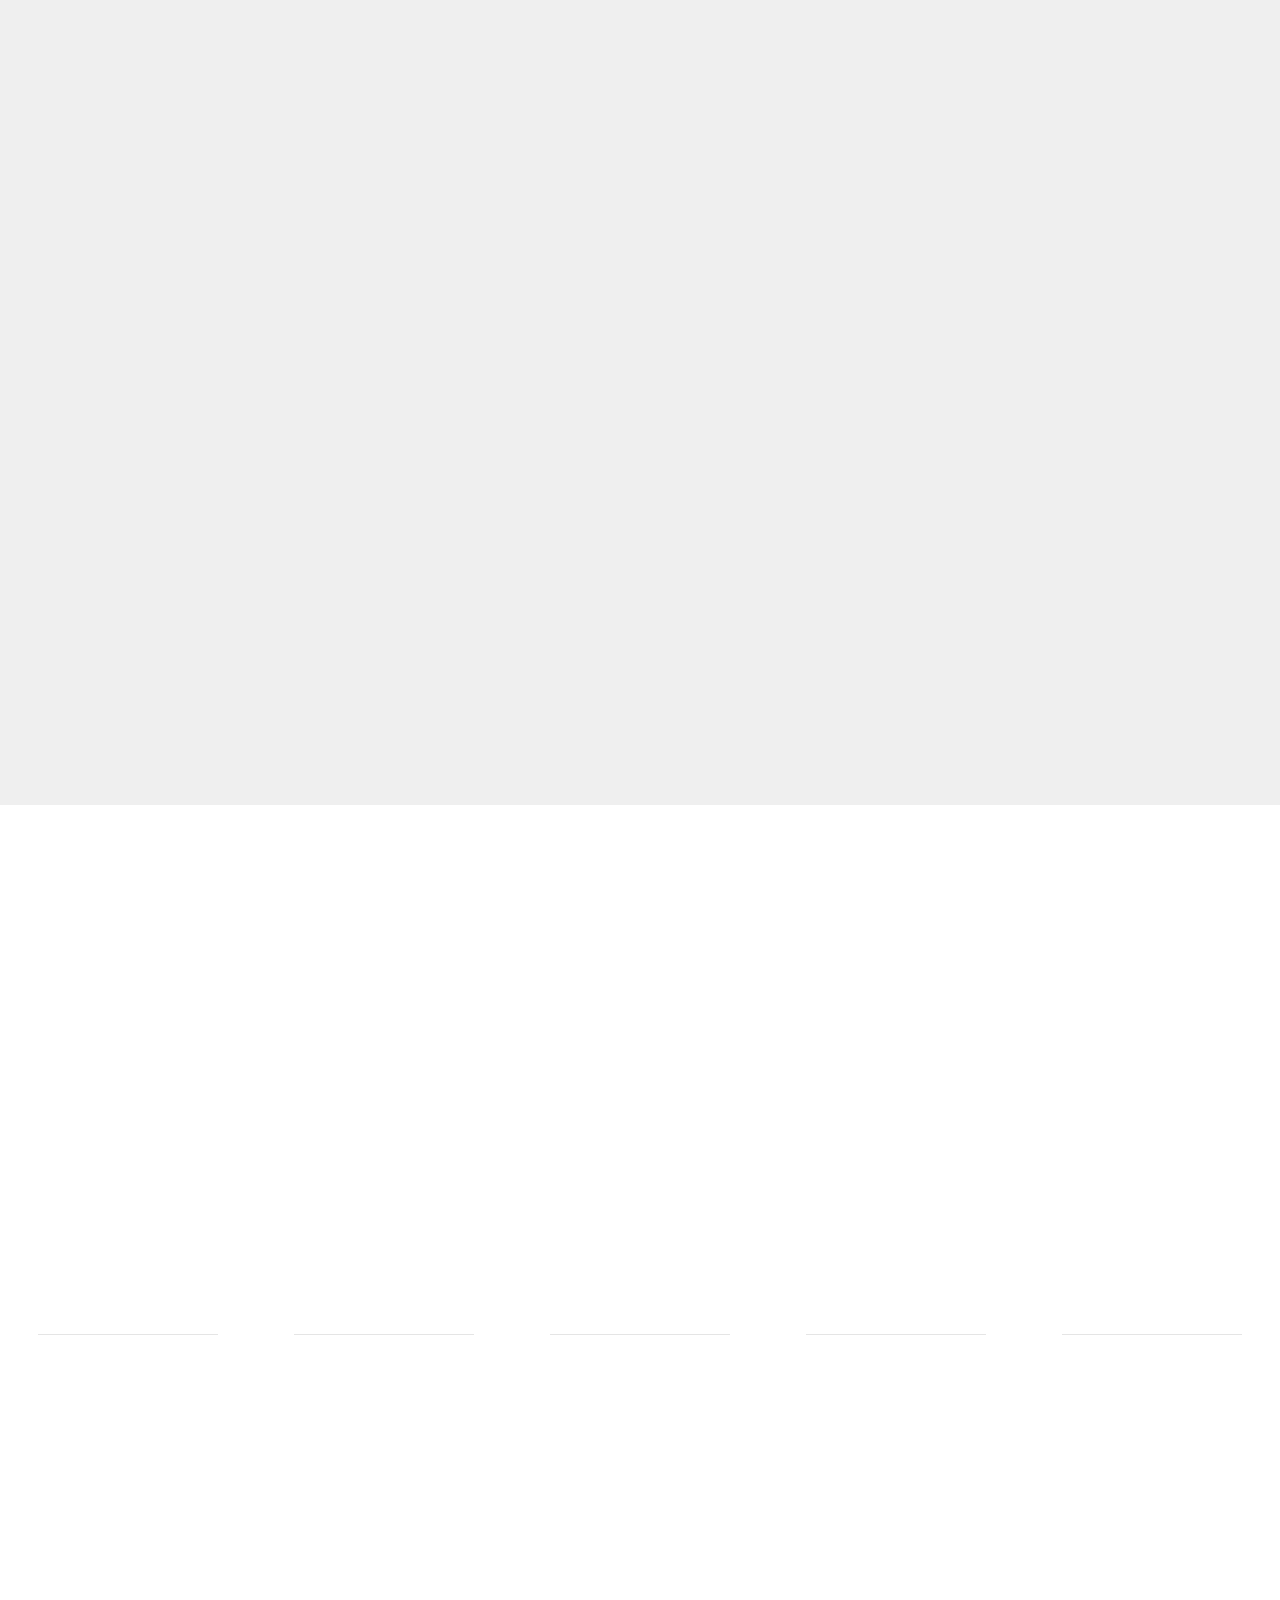
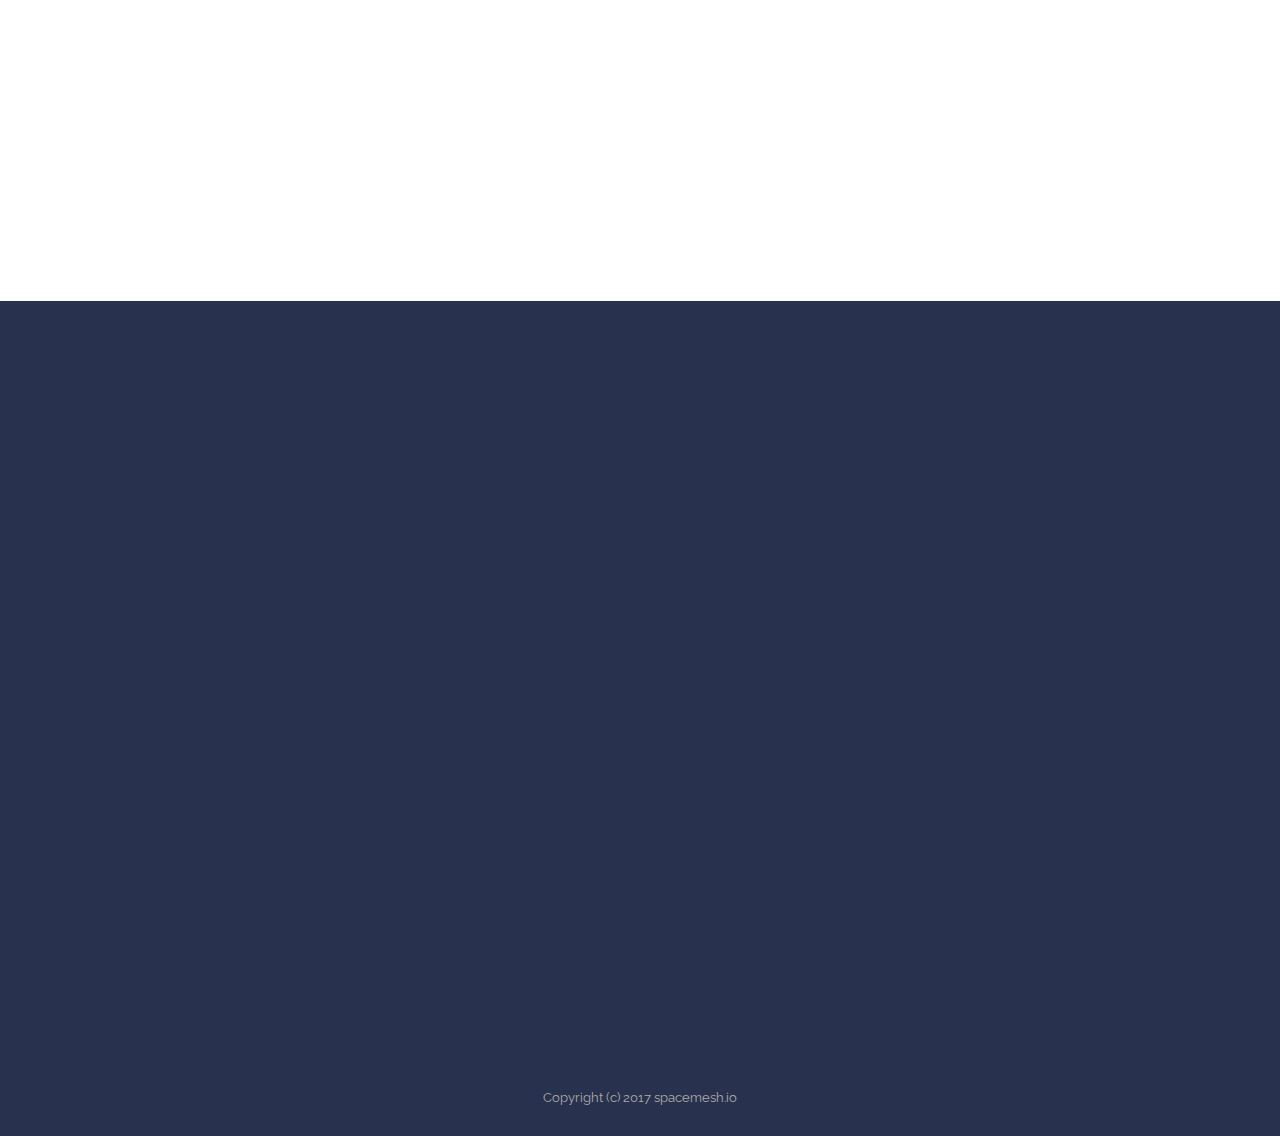
==== commit 1a55b8c8: "Fix typos" ====
--- a/public/index.html
+++ b/public/index.html
@@ -7,8 +7,8 @@
   <meta name="generator" content="Mobirise v4.5.3, mobirise.com">
   <meta name="viewport" content="width=device-width, initial-scale=1, minimum-scale=1">
   <link rel="shortcut icon" href="assets/images/asset-44x-126x128.png" type="image/x-icon">
-  <meta name="description" content="SpaceMesh blockchain OS open source project">
-  <title>Spacenesh</title>
+  <meta name="description" content="Spacemesh blockchain OS open source project">
+  <title>Spacemesh</title>
   <link rel="stylesheet" href="https://fonts.googleapis.com/css?family=Montserrat:400,700">
   <link rel="stylesheet" href="https://fonts.googleapis.com/css?family=Raleway:100,100i,200,200i,300,300i,400,400i,500,500i,600,600i,700,700i,800,800i,900,900i">
   <link rel="stylesheet" href="assets/icons-mind/style.css">
@@ -46,7 +46,7 @@
 
 <section id="menu-4r" data-rv-view="0">
 
-    <nav class="navbar navbar-dropdown navbar-fixed-top">
+    <nav class="navbar navbar-dropdown transparent navbar-fixed-top bg-color">
         <div class="container">
 
             <div class="mbr-table">
@@ -77,7 +77,7 @@
 
 </section>
 
-<section class="engine"><a href="https://mobirise.co/n">bootstrap modal</a></section><section class="mbr-section mbr-section-hero mbr-section-full mbr-section-with-arrow" id="header4-2z" data-rv-view="2" style="background-color: rgb(255, 255, 255);">
+<section class="engine"><a href="https://mobirise.co/b">web creator</a></section><section class="mbr-section mbr-section-hero mbr-section-full mbr-section-with-arrow" id="header4-2z" data-rv-view="2" style="background-color: rgb(255, 255, 255);">
 
     
 
@@ -87,9 +87,9 @@
             <div class="row">
                 <div class="mbr-section col-md-10 col-md-offset-1 text-xs-center">
 
-                    <h1 class="mbr-section-title display-1"><span style="font-weight: normal;">Introducting Spacemesh</span></h1>
+                    <h1 class="mbr-section-title display-1">&nbsp;<span style="font-weight: normal;">Introducting Spacemesh</span></h1>
                     <p class="mbr-section-lead lead">Blockchain OS<br><br>Spacemesh is a blockchain operating system designed to run general-purpose smart contracts at web-scale. &nbsp;It is powered by a novel consensus protocol that is secure, proof of work free and highly incentive-compatible.<br><br>Spacemesh is designed to create a highly-decentralized p2p blockchain computer formed by individuals from around the globe running Spacemesh on their desktop PCs at home.<br><br>Spacemesh is as a free open source software that aims to become a core Internet protocol for blockchain computation.<br></p>
-                    <div class="mbr-section-btn">  <a class="btn btn-lg btn-success" href="https://github.com/spacemeshos" target="_blank"><span class="mbri-github mbr-iconfont mbr-iconfont-btn"></span>&nbsp;GITHUB</a> <a class="btn btn-lg btn-primary" href="https://gitter.im/spacemesh-os" target="_blank"><span class="mbri-chat mbr-iconfont mbr-iconfont-btn"></span>&nbsp;GITTER</a> </div>
+                    <div class="mbr-section-btn">  <a class="btn btn-lg btn-success" href="https://github.com/spacemeshos/go-spacemesh" target="_blank"><span class="mbri-github mbr-iconfont mbr-iconfont-btn"></span>&nbsp;GITHUB</a> <a class="btn btn-lg btn-primary" href="https://gitter.im/spacemesh-os" target="_blank"><span class="mbri-chat mbr-iconfont mbr-iconfont-btn"></span>&nbsp;GITTER</a> </div>
                 </div>
             </div>
         </div>
@@ -148,7 +148,7 @@
                     <div class="card-block">
                         <h4 class="card-title"><span style="font-weight: normal;">Decentralized</span></h4>
                         
-                        <p class="card-text">Designed to create a highly decentralized  network formed by thousands of home desktop PCs. It is free of centralization concerns associated with proof-of-sake based protocols. Anyone can join the network, contribute CPU, storage and networking to it and earn token awards.<br></p>
+                        <p class="card-text">Designed to create a highly decentralized  network formed by thousands of home desktop PCs. It is free of centralization concerns associated with proof-of-sake based protocols. Anyone can join the network, contribute CPU, storage and networking and earn token awards.<br></p>
                         
                     </div>
                 </div>
@@ -207,7 +207,7 @@
                 <div class="mbr-section col-md-10 col-md-offset-1 text-xs-center">
 
                     <h1 class="mbr-section-title display-1"><span style="font-weight: normal;">Spacemesh Consensus Protocol</span></h1>
-                    <p class="mbr-section-lead lead"><br>We are building a new blockchain consensus protocol that replaces energy-wasteful proof of work (pow) mechanisms with proof of space time (post) and the blockchain data structure with a mesh (a layered directed acyclic graph) to provide scalable, secure, theoretically-sound and race-free decentralized computation and transaction processing capabilities. The protocol does not require POW apart from a short initial setup phase.<br><br>Our protocols algorithmic and security work is lead by our chief scientists Prof. Tal Moran and Dr. Iddo Bentov, two of the world's leading consensus and blockchain researches and is based on their cutting-edge research in the field.<br><br>Under optimal conditions, the protocol involves nodes performing a one-time setup phase that involves commitment of hard-disk space after which they don't need to perform POW on an ongoing basis to participate in the network and earn block validation awards.<br><br>Our full technical white paper is in the works and will be published here soon. Some of the core ideas in our protocol include the following recently published research by our team: <br><br><a href="https://eprint.iacr.org/2016/035.pdf" target="_blank">"Rational Proofs of Space Time"</a><br><br><a href="https://eprint.iacr.org/2017/300" target="_blank">"Tortoise and Hares Consensus: the Meshcash Framework for Incentive-Compatible, Scalable Cryptocurrencies"</a><br><br><a href="https://arxiv.org/pdf/1406.5694.pdf" target="_blank">"Cryptocurrencies without Proof of Work"</a></p>
+                    <p class="mbr-section-lead lead"><br>We are building a new blockchain consensus protocol that replaces energy-wasteful proof of work (pow) mechanisms with proof of space time (post) and the blockchain data structure with a mesh (a layered directed acyclic graph) to provide scalable, secure, theoretically-sound and race-free decentralized computation and transaction processing capabilities. The protocol does not require POW apart from a short initial setup phase.<br><br>Our protocols algorithmic and security work is lead by our chief scientists Prof. Tal Moran and Dr. Iddo Bentov, two of the world's leading consensus and blockchain researches and is based on their cutting-edge research in the field.<br><br>Under optimal conditions, the protocol involves nodes performing a one-time setup phase that involves commitment of hard-disk space after which they don't need to perform POW on an ongoing basis to participate in the network and earn block validation awards.<br><br>Our full technical white paper is in the works and will be published here soon. Some of the core ideas in our protocol include the following related research published by members of our team: <br><br><a href="https://eprint.iacr.org/2016/035.pdf" target="_blank">Rational Proofs of Space Time</a><br><br><a href="https://eprint.iacr.org/2017/300" target="_blank">Tortoise and Hares Consensus: the Meshcash Framework for Incentive-Compatible, Scalable Cryptocurrencies</a><br><br><a href="https://arxiv.org/pdf/1406.5694.pdf" target="_blank">Cryptocurrencies without Proof of Work</a><br><br><a href="https://eprint.iacr.org/2011/553.pdf" target="_blank">Publicly Verifiable Proofs of Sequential Work</a><br><br></p>
                     
                 </div>
             </div>
@@ -285,7 +285,7 @@
                        <h4 class="feature-title"><span style="font-weight: normal;">Tomer Afek</span></h4>
                        <h5 class="feature-subtitle">co-founder</h5>
                        <div class="delimiter"></div>
-                       <p class="feature-text">Over 3 decades on both sides of the startup table. Helped founding Showbox.com, prior was the Co-Founder/CEO of ConvertMedia, a big data startup (acquired by Taboola). Prior spent 7 years as Investor at Evergreen VC, among Israel’s oldest and largest VCs, in charge of Internet &amp; New-Media investments. Was also in the founding team of Sanctum Inc. a leader in web application security. Holds  a B.Sc. in Economics and Computer Science (Cum Laude) from Tel-Aviv University. Profile.<br>Holds&nbsp; a B.Sc. in Economics and Computer Science (Cum Laude) from Tel-Aviv University. <a href="https://www.linkedin.com/in/tomerafek/" target="_blank">Profile</a>.</p>
+                       <p class="feature-text">Over 3 decades on both sides of the startup table. Helped founding Showbox.com, prior was the Co-Founder/CEO of ConvertMedia, a big data startup (acquired by Taboola). Prior spent 7 years as Investor at Evergreen VC, among Israel’s oldest and largest VCs, in charge of Internet &amp; New-Media investments. Was also in the founding team of Sanctum Inc. a leader in web application security. Holds  a B.Sc. in Economics and Computer Science (Cum Laude) from Tel-Aviv University. Profile..&nbsp;<a href="https://www.linkedin.com/in/tomerafek/" target="_blank">Profile</a>.</p>
                        
                     </div>
                 </div>
@@ -369,7 +369,7 @@
                 <div class="col-xs-12 col-lg-10 col-lg-offset-1" data-form-type="formoid">
                     <div data-form-alert="true"><div hidden="" data-form-alert-success="true">Thanks for subscribing to our newsletter!</div></div>
                     <form class="mbr-form" action="https://mobirise.com/" method="post" data-form-title="Subscribe for Updates">
-                        <input type="hidden" value="0pOuZIsUQsqO6Mw7ynU1Ho6WZBdtGWvWrv0wFTAuz8JpcGaZcXKnYWA2VrsqAlpYxdQtUf35FzyCbsiC9NpBIA/2OEsmYjZFXhdrGDASmDTgdWSEmt/J3RlqdQiP318G" data-form-email="true">
+                        <input type="hidden" value="JECIn1/K6fHT5fjvqv0rIA/fyzRVJY0J50Ie0+iQeaehpxhx1o7JD0hvCNz0R0QJ8uWYaVokwFAnDrvQc8o1IXHGlxL3aWu4V/q+cA1a6PkYrtvjUJQmAt6cB1yCSsOj" data-form-email="true">
                         <div class="mbr-subscribe mbr-subscribe-dark input-group">
                             <input type="email" class="form-control" name="email" required="" data-form-field="Email" placeholder="Enter Your Email Address..." id="form2-1m-email">
                             <span class="input-group-btn"><button type="submit" class="btn btn-primary">SUBSCRIBE</button></span>
@@ -390,7 +390,7 @@
                     <div class="col-sm-6">
                         <p><strong>Contact<br></strong><br><a href="mailto:info@spacemesh.io">info@spacemesh.io</a><br><br></p>
                     </div>
-                    <div class="col-sm-6"><p class="mbr-contacts__text"><strong>Connect</strong></p><ul class="mbr-contacts__list"><li><a class="text-white" href="https://github.com/spacemeshos" target="_blank">Github</a></li><li><a class="text-white" href="https://gitter.im/spacemesh-os" target="_blank">Gitter</a></li></ul></div>
+                    <div class="col-sm-6"><p class="mbr-contacts__text"><strong>Connect</strong></p><ul class="mbr-contacts__list"><li><a class="text-white" href="https://github.com/spacemeshos/go-spacemesh" target="_blank">Github</a></li><li><a class="text-white" href="https://gitter.im/spacemesh-os" target="_blank">Gitter</a></li><li><a href="https://twitter.com/teamspacemesh" target="_blank">Twitter</a></li></ul></div>
                 </div>
             </div>
             <div class="col-sm-4" data-form-type="formoid">
@@ -398,7 +398,7 @@
                     <div hidden="" data-form-alert-success="true">Thanks for contacting us. We'll be in touch.</div>
                 </div>
                 <form action="https://mobirise.com/" method="post" data-form-title="MESSAGE">
-                    <input type="hidden" value="mjQ9xsM6nZbHBWYDJ96KEBmqcGgUJdl/sDwhtCkZ+HjtiRxScQkYNEa7MgAjALlDLJFzfMVN3imU5WFgMjTA0dlrXVUwEsRVGJ8Uq55Q181GXEa4+Lf3YJmRncEktH0W" data-form-email="true">
+                    <input type="hidden" value="0ypBsQD04tJJ8qzkUkcP7k4bmnuiNpX+XOx7SMlS6+O8WAn1Tjz4H92SLZD/ITERFnW6uOj0UQOFXlyoBUCnUr5PUKqJdWxTYALbr3jYLDw1oQ6GbqRrVxAqLI0ZV61a" data-form-email="true">
                     
                     <div class="form-group">
                         <label class="form-control-label" for="contacts4-3b-email">Email<span class="form-asterisk">*</span></label>
@@ -409,7 +409,7 @@
                         <label class="form-control-label" for="contacts4-3b-message">Message</label>
                         <textarea class="form-control input-sm input-inverse" name="message" data-form-field="Message" rows="4" id="contacts4-3b-message"></textarea>
                     </div>
-                    <div class="mbr-buttons mbr-buttons--right btn-inverse"><button type="submit" class="btn btn-sm btn-black">Contact us</button></div>
+                    <div class="mbr-buttons mbr-buttons--right btn-inverse"><button type="submit" class="btn btn-sm btn-primary">CONTACT US</button></div>
                 </form>
             </div>
         </div>
--- a/public/assets/mobirise/css/mbr-additional.css
+++ b/public/assets/mobirise/css/mbr-additional.css
@@ -1,6 +1,7 @@
 @import url(https://fonts.googleapis.com/css?family=Montserrat:400,700);
 @import url(https://fonts.googleapis.com/css?family=Titillium+Web:400,300,700);
 @import url(https://fonts.googleapis.com/css?family=Raleway:400,300,700);
+
 
 
 
@@ -764,13 +765,14 @@
 }
 #header4-2z .mbr-section-title {
   color: #ffffff;
+  font-size: 8px;
 }
 #header4-2z .mbr-section-lead {
   color: #000000;
 }
 #header4-2z .mbr-section-title SPAN {
   color: #000000;
-  font-size: 60px;
+  font-size: 48px;
 }
 #header3-4n .mbr-section-title,
 #header3-4n .mbr-section-subtitle {
@@ -807,6 +809,11 @@
 #contacts4-3b UL {
   color: #ffffff;
 }
+#contacts4-3b .btn {
+  font-family: 'Titillium Web', sans-serif;
+}
+
+
 #msg-box3-4y .mbr-section-title,
 #msg-box3-4y p {
   color: #000;
@@ -827,6 +834,7 @@
 #menu-4v .link,
 #menu-4v .dropdown-item {
   color: #000000;
+  font-family: 'Montserrat', sans-serif;
 }
 #menu-4v .link {
   font-size: 1rem;
@@ -875,3 +883,6 @@
 #contacts4-4w UL {
   color: #ffffff;
 }
+#contacts4-4w .btn {
+  font-family: 'Titillium Web', sans-serif;
+}
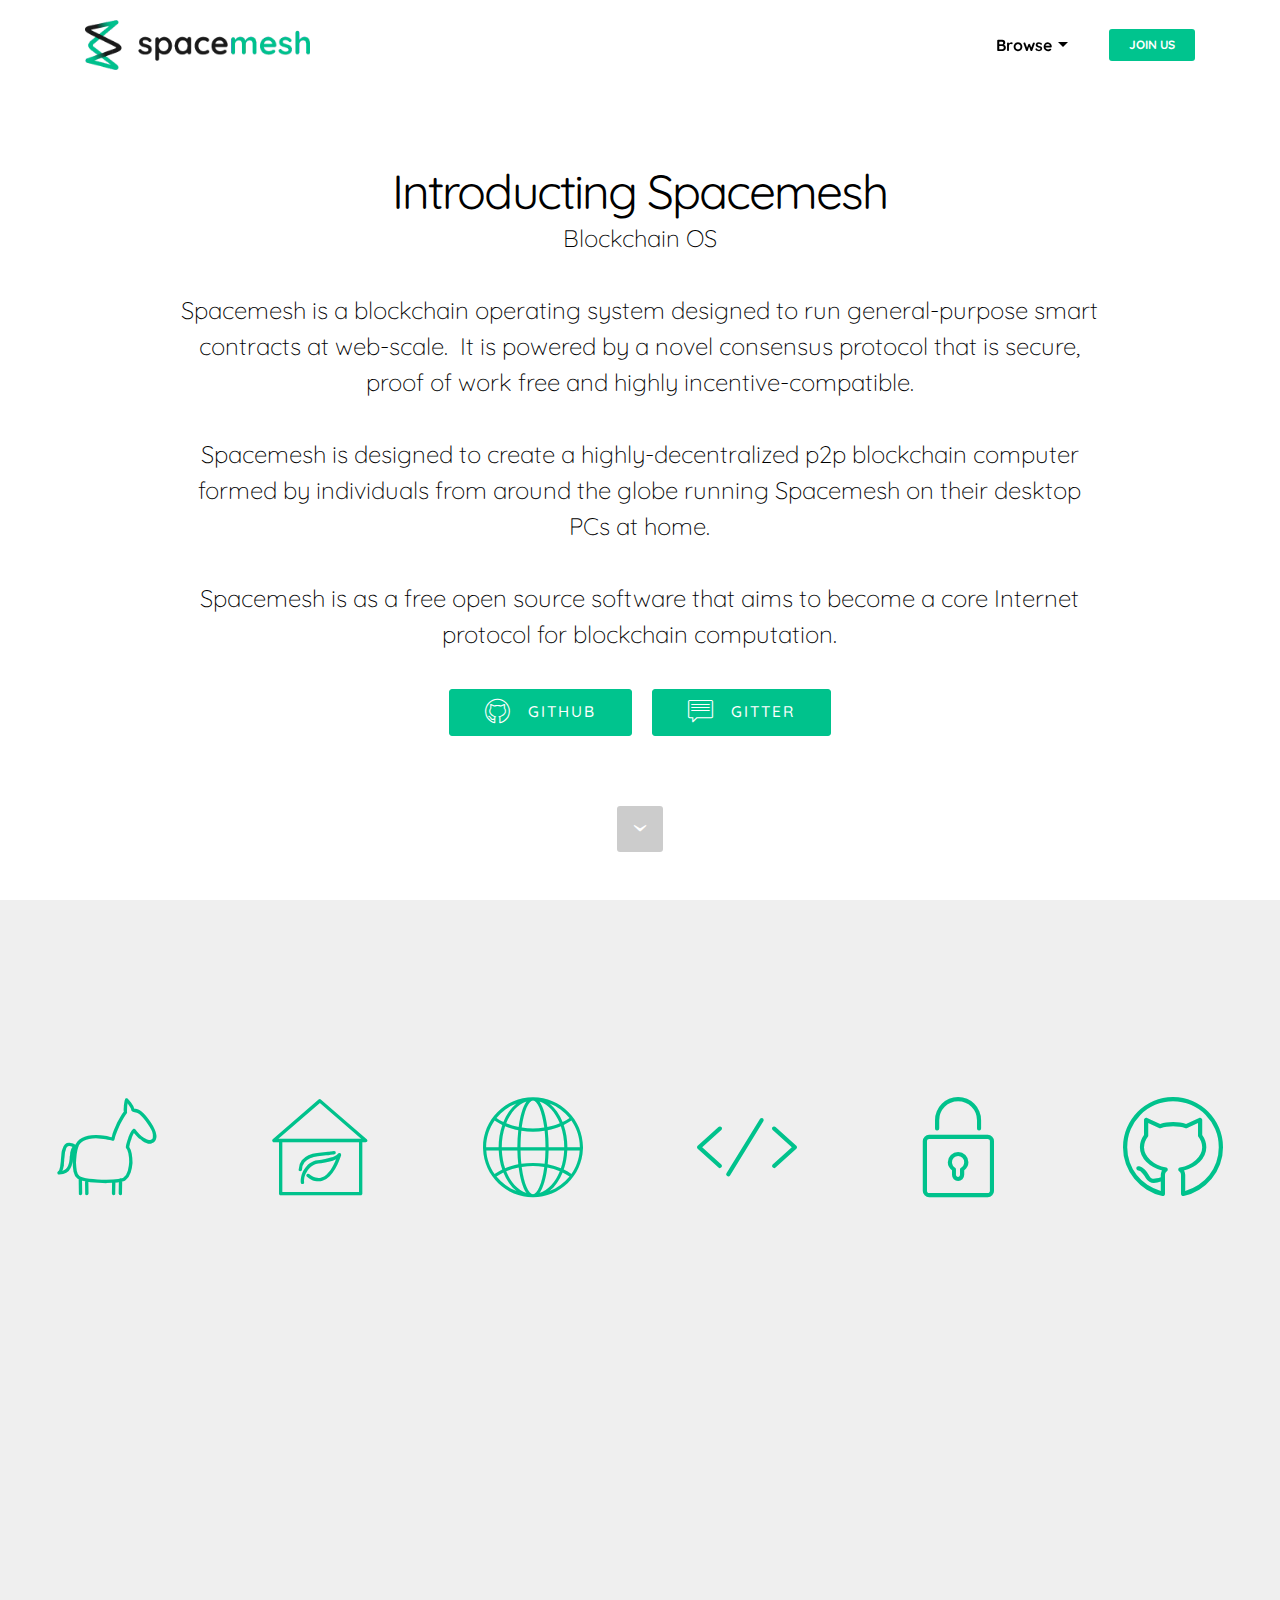
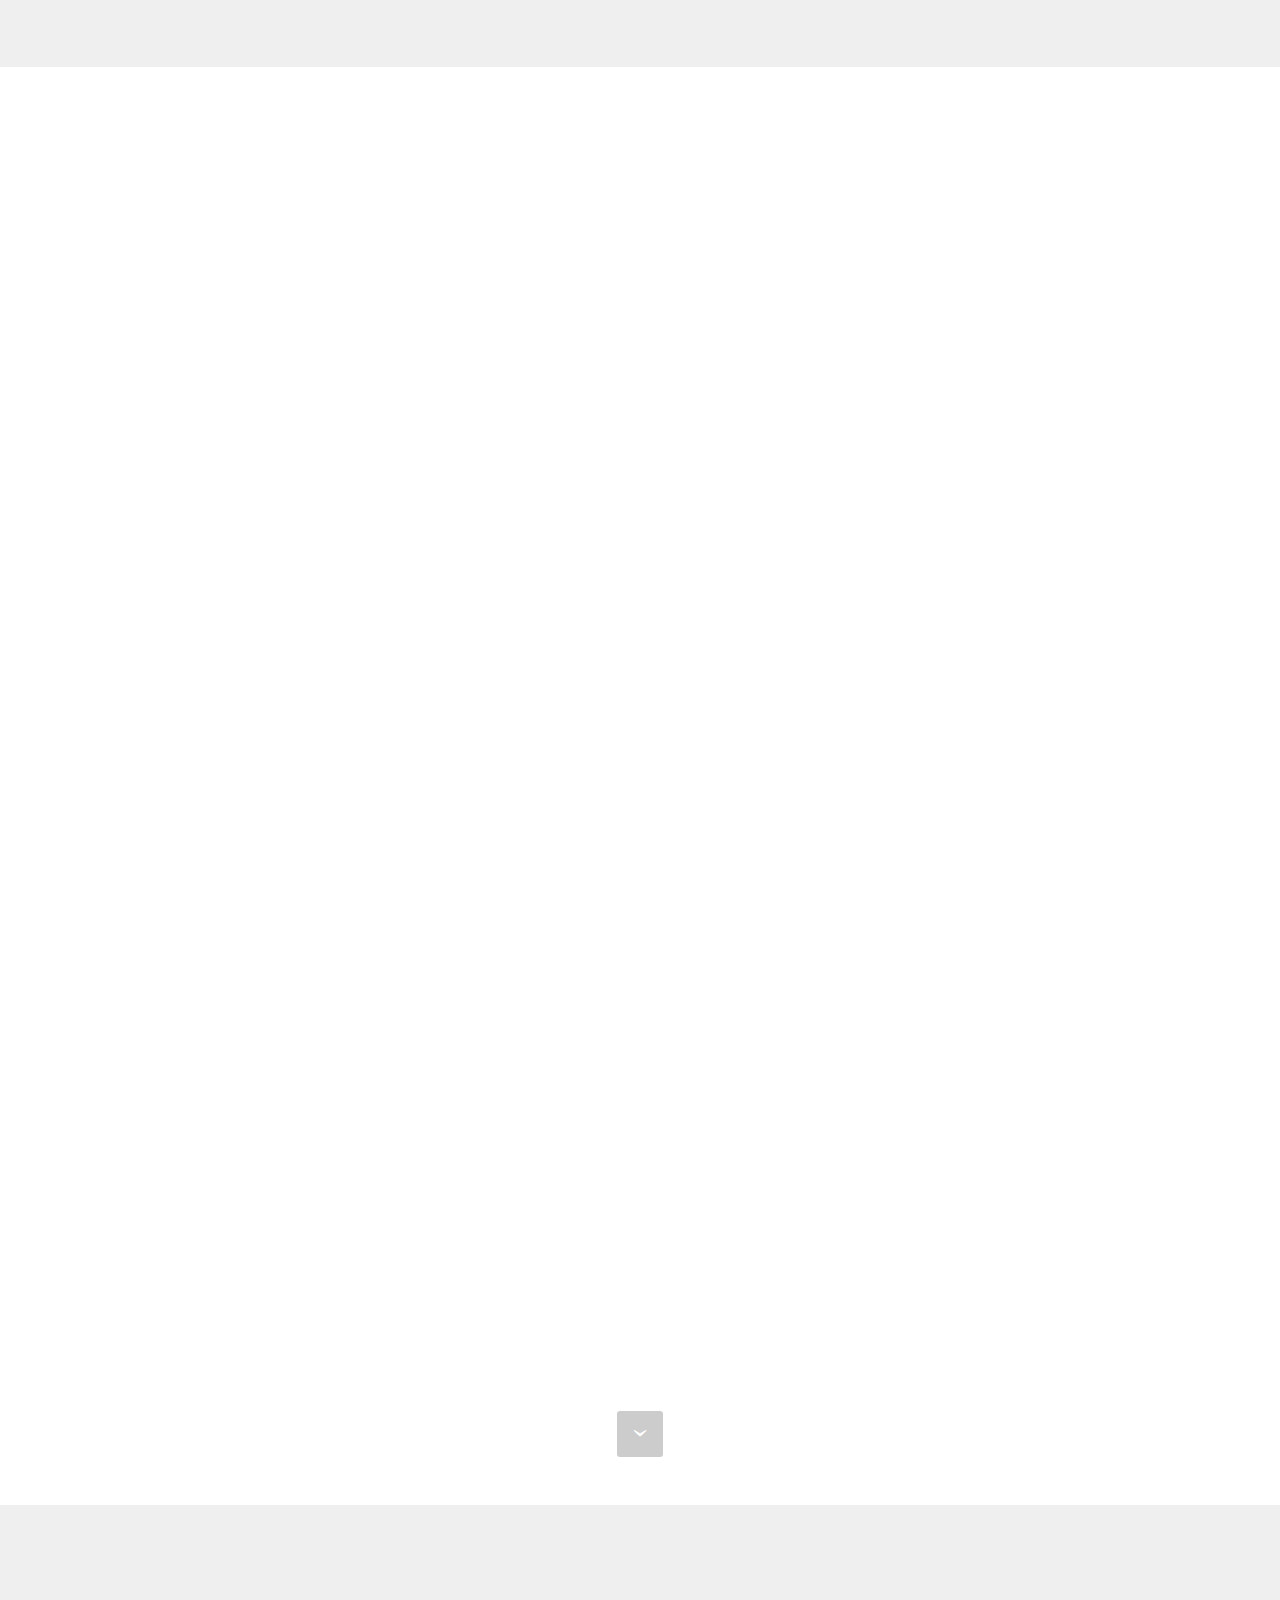
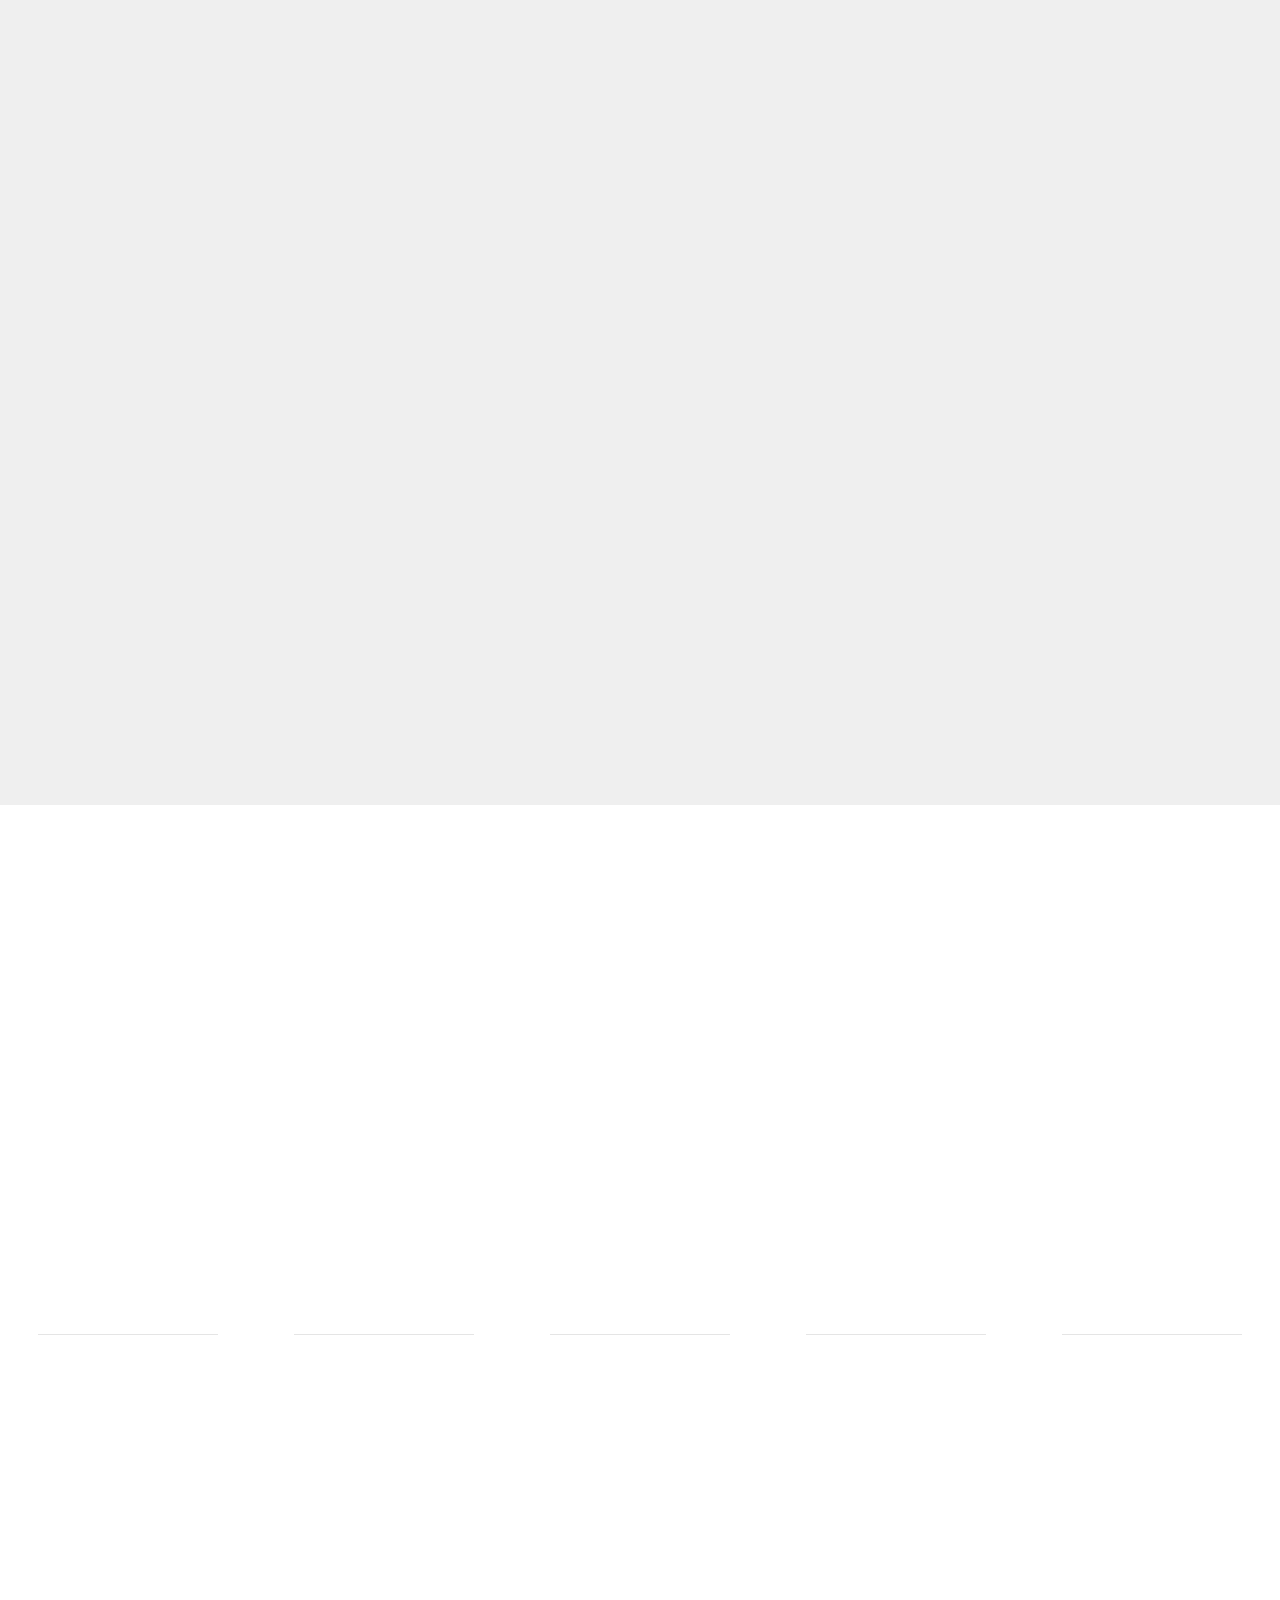
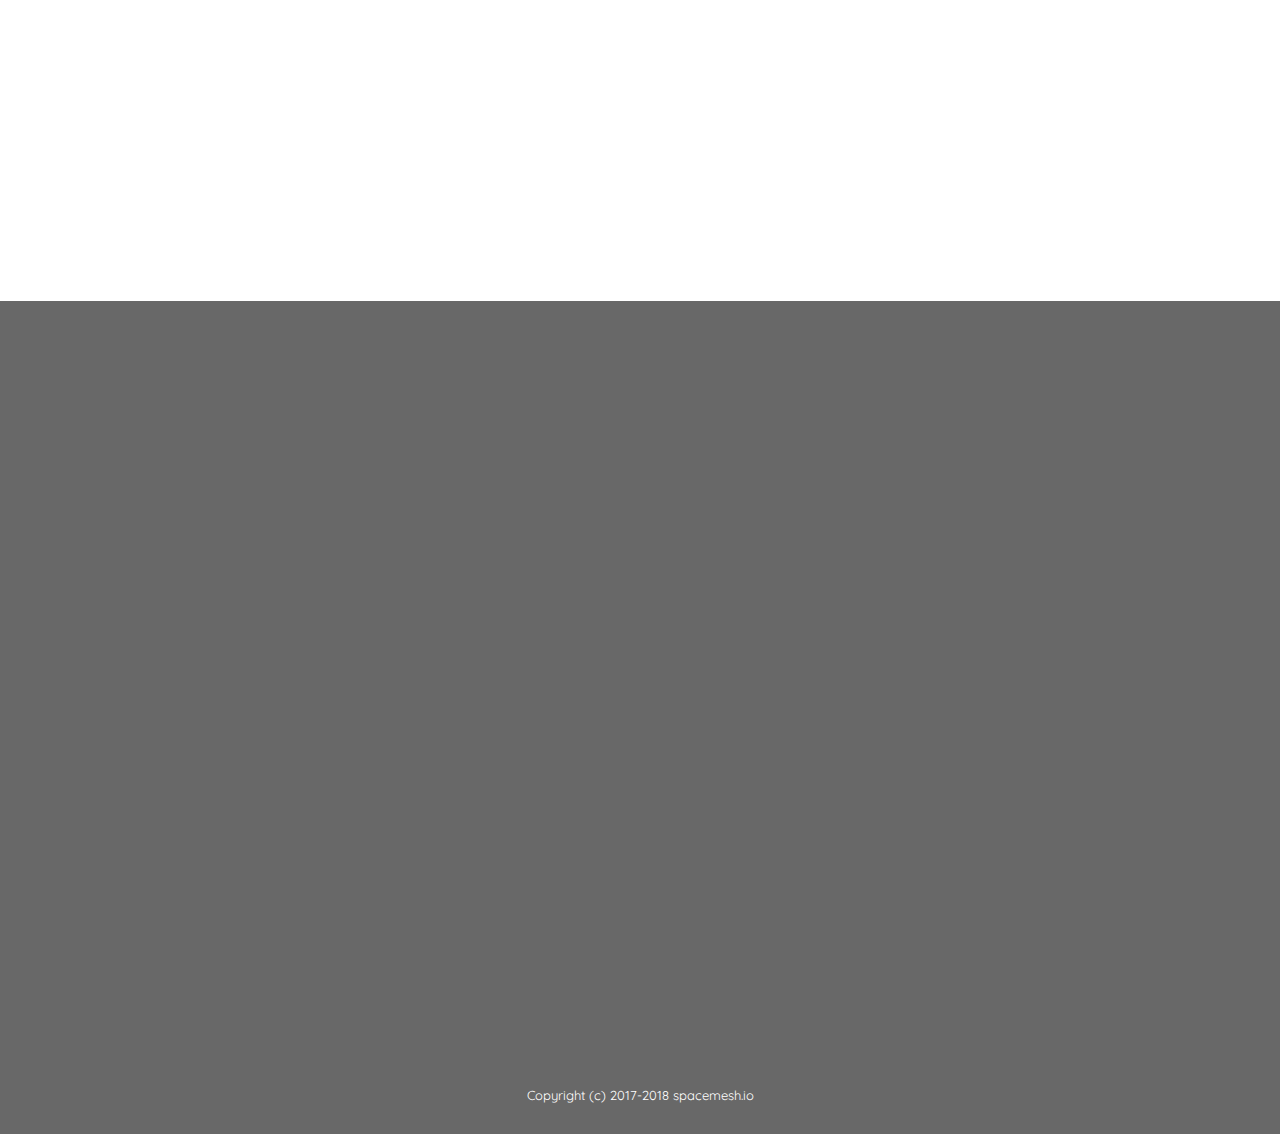
==== commit 94296022: "Update branding" ====
--- a/public/index.html
+++ b/public/index.html
@@ -6,7 +6,7 @@
   <meta http-equiv="X-UA-Compatible" content="IE=edge">
   <meta name="generator" content="Mobirise v4.5.3, mobirise.com">
   <meta name="viewport" content="width=device-width, initial-scale=1, minimum-scale=1">
-  <link rel="shortcut icon" href="assets/images/asset-44x-126x128.png" type="image/x-icon">
+  <link rel="shortcut icon" href="assets/images/spacemesh-logo-trimmed-sqr-128x128.png" type="image/x-icon">
   <meta name="description" content="Spacemesh blockchain OS open source project">
   <title>Spacemesh</title>
   <link rel="stylesheet" href="https://fonts.googleapis.com/css?family=Montserrat:400,700">
@@ -53,8 +53,8 @@
                 <div class="mbr-table-cell">
 
                     <div class="navbar-brand">
-                        <a href="index.html" class="navbar-logo"><img src="assets/images/asset-44x-126x128.png" alt="Spacemesh" title="SpaceMesh"></a>
-                        <a class="navbar-caption text-black" href="index.html">Spacemesh</a>
+                        <a href="index.html" class="navbar-logo"><img src="assets/images/spacemesh-logo-clean-576x128.png" alt="Spacemesh" title="SpaceMesh"></a>
+                        <a class="navbar-caption text-black" href="index.html"></a>
                     </div>
 
                 </div>
@@ -64,7 +64,7 @@
                         <div class="hamburger-icon"></div>
                     </button>
 
-                    <ul class="nav-dropdown collapse pull-xs-right nav navbar-nav navbar-toggleable-sm" id="exCollapsingNavbar"><li class="nav-item dropdown open"><a class="nav-link link dropdown-toggle" data-toggle="dropdown-submenu" href="https://mobirise.com/" aria-expanded="true">Browse</a><div class="dropdown-menu"><a class="dropdown-item" href="index.html#header4-2z">Vision</a><a class="dropdown-item" href="index.html#header1-4q">Consensus Protocol</a><a class="dropdown-item" href="index.html#extFeatures9-51">Team</a><a class="dropdown-item" href="join.html">Join Us<br></a><a class="dropdown-item" href="index.html#contacts4-3b">Contact Us<br></a></div></li></ul>
+                    <ul class="nav-dropdown collapse pull-xs-right nav navbar-nav navbar-toggleable-sm" id="exCollapsingNavbar"><li class="nav-item dropdown"><a class="nav-link link dropdown-toggle" data-toggle="dropdown-submenu" href="https://mobirise.com/" aria-expanded="false">Browse</a><div class="dropdown-menu"><a class="dropdown-item" href="index.html#header4-2z">Vision</a><a class="dropdown-item" href="index.html#header1-4q">Consensus Protocol</a><a class="dropdown-item" href="index.html#extFeatures9-51">Team</a><a class="dropdown-item" href="index.html#contacts4-3b">Contact Us<br></a></div></li><li class="nav-item nav-btn"><a class="nav-link btn btn-info-outline btn-info" href="join.html">JOIN US</a></li></ul>
                     <button hidden="" class="navbar-toggler navbar-close" type="button" data-toggle="collapse" data-target="#exCollapsingNavbar">
                         <div class="close-icon"></div>
                     </button>
@@ -77,7 +77,7 @@
 
 </section>
 
-<section class="engine"><a href="https://mobirise.co/b">web creator</a></section><section class="mbr-section mbr-section-hero mbr-section-full mbr-section-with-arrow" id="header4-2z" data-rv-view="2" style="background-color: rgb(255, 255, 255);">
+<section class="engine"><a href="https://mobirise.co/c">web site maker</a></section><section class="mbr-section mbr-section-hero mbr-section-full mbr-section-with-arrow mbr-after-navbar" id="header4-2z" data-rv-view="13" style="background-color: rgb(255, 255, 255);">
 
     
 
@@ -87,9 +87,9 @@
             <div class="row">
                 <div class="mbr-section col-md-10 col-md-offset-1 text-xs-center">
 
-                    <h1 class="mbr-section-title display-1">&nbsp;<span style="font-weight: normal;">Introducting Spacemesh</span></h1>
+                    <h1 class="mbr-section-title display-1">&nbsp;<br><span style="font-weight: normal;">Introducting </span><span style="font-weight: normal;">Spacemesh</span><span style="font-weight: normal;"><br></span></h1>
                     <p class="mbr-section-lead lead">Blockchain OS<br><br>Spacemesh is a blockchain operating system designed to run general-purpose smart contracts at web-scale. &nbsp;It is powered by a novel consensus protocol that is secure, proof of work free and highly incentive-compatible.<br><br>Spacemesh is designed to create a highly-decentralized p2p blockchain computer formed by individuals from around the globe running Spacemesh on their desktop PCs at home.<br><br>Spacemesh is as a free open source software that aims to become a core Internet protocol for blockchain computation.<br></p>
-                    <div class="mbr-section-btn">  <a class="btn btn-lg btn-success" href="https://github.com/spacemeshos/go-spacemesh" target="_blank"><span class="mbri-github mbr-iconfont mbr-iconfont-btn"></span>&nbsp;GITHUB</a> <a class="btn btn-lg btn-primary" href="https://gitter.im/spacemesh-os" target="_blank"><span class="mbri-chat mbr-iconfont mbr-iconfont-btn"></span>&nbsp;GITTER</a> </div>
+                    <div class="mbr-section-btn">  <a class="btn btn-lg btn-info" href="https://github.com/spacemeshos/go-spacemesh" target="_blank"><span class="mbri-github mbr-iconfont mbr-iconfont-btn"></span>&nbsp;GITHUB</a> <a class="btn btn-lg btn-primary" href="https://gitter.im/spacemesh-os" target="_blank"><span class="mbri-chat mbr-iconfont mbr-iconfont-btn"></span>&nbsp;GITTER</a> </div>
                 </div>
             </div>
         </div>
@@ -99,7 +99,7 @@
 
 </section>
 
-<section class="mbr-section mbr-section__container article" id="header3-4n" data-rv-view="5" style="background-color: rgb(239, 239, 239); padding-top: 60px; padding-bottom: 20px;">
+<section class="mbr-section mbr-section__container article" id="header3-4n" data-rv-view="16" style="background-color: rgb(239, 239, 239); padding-top: 60px; padding-bottom: 20px;">
     <div class="container">
         <div class="row">
             <div class="col-xs-12">
@@ -110,7 +110,7 @@
     </div>
 </section>
 
-<section class="mbr-cards mbr-section mbr-section-nopadding" id="features6-33" data-rv-view="7" style="background-color: rgb(239, 239, 239);">
+<section class="mbr-cards mbr-section mbr-section-nopadding" id="features6-33" data-rv-view="18" style="background-color: rgb(239, 239, 239);">
 
     
 
@@ -118,11 +118,11 @@
         <div class="mbr-cards-col col-xs-12 col-lg-2" style="padding-top: 40px; padding-bottom: 80px;">
             <div class="container">
               <div class="card cart-block">
-                  <div class="card-img"><span class="imind-horse mbr-iconfont mbr-iconfont-features3" style="font-size: 100px;"></span></div>
+                  <div class="card-img"><span class="imind-horse mbr-iconfont mbr-iconfont-features3" style="font-size: 100px; color: rgb(0, 194, 140);"></span></div>
                   <div class="card-block">
                     <h4 class="card-title"><span style="font-weight: normal;">Race Free</span></h4>
                     
-                    <p class="card-text">Fairly awards all participating honest nodes eliminating selfish mining and mining pools concerns and enabling a high degree of incentive compatibility.</p>
+                    <p class="card-text">Fairly awards all participating honest nodes eliminating selfish mining and mining pools concerns and enabling a high degree of incentive compatibility</p>
                     
                     </div>
                 </div>
@@ -131,72 +131,72 @@
         <div class="mbr-cards-col col-xs-12 col-lg-2" style="padding-top: 40px; padding-bottom: 80px;">
             <div class="container">
                 <div class="card cart-block">
-                    <div class="card-img"><span class="imind-green-house mbr-iconfont mbr-iconfont-features3" style="font-size: 100px;"></span></div>
+                    <div class="card-img"><span class="imind-green-house mbr-iconfont mbr-iconfont-features3" style="font-size: 100px; color: rgb(0, 194, 140);"></span></div>
                     <div class="card-block">
                         <h4 class="card-title"><span style="font-weight: normal;">Green</span></h4>
                         
-                        <p class="card-text">Proof of work free after a one-time initial setup phase where nodes commit space from their PC hard drives avoiding massive energy waste associated with legacy mining protocols.<br></p>
-                        
-                    </div>
-                </div>
-            </div>
-        </div>
-        <div class="mbr-cards-col col-xs-12 col-lg-2" style="padding-top: 40px; padding-bottom: 80px;">
-            <div class="container">
-                <div class="card cart-block">
-                    <div class="card-img"><span class="etl-icon icon-global mbr-iconfont mbr-iconfont-features3" style="font-size: 100px;"></span></div>
+                        <p class="card-text">Proof of work free after a one-time initial setup phase where nodes commit space from their PC hard drives avoiding massive energy waste associated with legacy mining protocols<br></p>
+                        
+                    </div>
+                </div>
+            </div>
+        </div>
+        <div class="mbr-cards-col col-xs-12 col-lg-2" style="padding-top: 40px; padding-bottom: 80px;">
+            <div class="container">
+                <div class="card cart-block">
+                    <div class="card-img"><span class="etl-icon icon-global mbr-iconfont mbr-iconfont-features3" style="font-size: 100px; color: rgb(0, 194, 140);"></span></div>
                     <div class="card-block">
                         <h4 class="card-title"><span style="font-weight: normal;">Decentralized</span></h4>
                         
-                        <p class="card-text">Designed to create a highly decentralized  network formed by thousands of home desktop PCs. It is free of centralization concerns associated with proof-of-sake based protocols. Anyone can join the network, contribute CPU, storage and networking and earn token awards.<br></p>
-                        
-                    </div>
-                </div>
-            </div>
-        </div>
-        <div class="mbr-cards-col col-xs-12 col-lg-2" style="padding-top: 40px; padding-bottom: 80px;">
-            <div class="container">
-                <div class="card cart-block">
-                    <div class="card-img"><span class="mbri-code mbr-iconfont mbr-iconfont-features3" style="font-size: 100px;"></span></div>
+                        <p class="card-text">Designed to create a highly decentralized  network formed by thousands of home desktop PCs. It is free of centralization concerns associated with proof-of-stake based protocols. Anyone can join the network, contribute CPU, storage and networking and earn token awards<br></p>
+                        
+                    </div>
+                </div>
+            </div>
+        </div>
+        <div class="mbr-cards-col col-xs-12 col-lg-2" style="padding-top: 40px; padding-bottom: 80px;">
+            <div class="container">
+                <div class="card cart-block">
+                    <div class="card-img"><span class="mbri-code mbr-iconfont mbr-iconfont-features3" style="font-size: 100px; color: rgb(0, 194, 140);"></span></div>
                     <div class="card-block">
                         <h4 class="card-title"><span style="font-weight: normal;">Scalable</span></h4>
                         
-                        <p class="card-text">Unique deep integration of a novel consensus protocol with highly-capable payment channels create a scalable transaction processing and smart contracts execution solution that is an order of magnitude better than pow powered networks.<br></p>
-                        
-                    </div>
-                </div>
-            </div>
-        </div>
-        <div class="mbr-cards-col col-xs-12 col-lg-2" style="padding-top: 40px; padding-bottom: 80px;">
-            <div class="container">
-                <div class="card cart-block">
-                    <div class="card-img"><span class="mbri-lock mbr-iconfont mbr-iconfont-features3" style="font-size: 100px;"></span></div>
+                        <p class="card-text">Unique deep integration of a novel consensus protocol with highly-capable payment channels create a scalable transaction processing and smart contracts execution solution that is an order of magnitude better than pow powered network<br></p>
+                        
+                    </div>
+                </div>
+            </div>
+        </div>
+        <div class="mbr-cards-col col-xs-12 col-lg-2" style="padding-top: 40px; padding-bottom: 80px;">
+            <div class="container">
+                <div class="card cart-block">
+                    <div class="card-img"><span class="mbri-lock mbr-iconfont mbr-iconfont-features3" style="font-size: 100px; color: rgb(0, 194, 140);"></span></div>
                     <div class="card-block">
                         <h4 class="card-title"><span style="font-weight: normal;">Secure</span><br></h4>
                         
-                        <p class="card-text">Security is our top priority. All of our algorithms and protocols will have strong security, crypto economics and liveliness proofs. Our proofs will be fully published and peer reviewed and we will fund a bounty program to further enhance the project's security.<br></p>
-                        
-                    </div>
-                </div>
-            </div>
-        </div>
-        <div class="mbr-cards-col col-xs-12 col-lg-2" style="padding-top: 40px; padding-bottom: 80px;">
-            <div class="container">
-                <div class="card cart-block">
-                    <div class="card-img"><span class="mbri-github mbr-iconfont mbr-iconfont-features3" style="font-size: 100px;"></span></div>
+                        <p class="card-text">Security is our top priority. All of our algorithms and protocols will have strong security, crypto economics and liveliness proofs. Our proofs will be fully published and peer reviewed and we will fund a bounty program to further enhance the project's securit<br></p>
+                        
+                    </div>
+                </div>
+            </div>
+        </div>
+        <div class="mbr-cards-col col-xs-12 col-lg-2" style="padding-top: 40px; padding-bottom: 80px;">
+            <div class="container">
+                <div class="card cart-block">
+                    <div class="card-img"><span class="mbri-github mbr-iconfont mbr-iconfont-features3" style="font-size: 100px; color: rgb(0, 194, 140);"></span></div>
                     <div class="card-block">
                         <h4 class="card-title"><span style="font-weight: normal;">Open and Free</span></h4>
                         
-                        <p class="card-text">Spacemesh is a free open source software licensed under the MIT license. Our goals is &nbsp;to create a vibrant and inclusive developers community for the project and make Spacemesh a core Internet protocol for blockchain consensus and computation. <a href="join.html">Join us</a>.</p>
-                        
-                    </div>
-                </div>
-            </div>
-        </div>
-    </div>
-</section>
-
-<section class="mbr-section mbr-section-hero mbr-section-full mbr-section-with-arrow" id="header1-4q" data-rv-view="10" style="background-color: rgb(255, 255, 255);">
+                        <p class="card-text">Spacemesh is a free open source software licensed under the MIT license. Our goals is &nbsp;to create a vibrant and inclusive developers community for the project and make Spacemesh a core Internet protocol for blockchain consensus and computation. <a href="join.html" class="text-info">Join us</a></p>
+                        
+                    </div>
+                </div>
+            </div>
+        </div>
+    </div>
+</section>
+
+<section class="mbr-section mbr-section-hero mbr-section-full mbr-section-with-arrow" id="header1-4q" data-rv-view="21" style="background-color: rgb(255, 255, 255);">
 
     
 
@@ -207,7 +207,7 @@
                 <div class="mbr-section col-md-10 col-md-offset-1 text-xs-center">
 
                     <h1 class="mbr-section-title display-1"><span style="font-weight: normal;">Spacemesh Consensus Protocol</span></h1>
-                    <p class="mbr-section-lead lead"><br>We are building a new blockchain consensus protocol that replaces energy-wasteful proof of work (pow) mechanisms with proof of space time (post) and the blockchain data structure with a mesh (a layered directed acyclic graph) to provide scalable, secure, theoretically-sound and race-free decentralized computation and transaction processing capabilities. The protocol does not require POW apart from a short initial setup phase.<br><br>Our protocols algorithmic and security work is lead by our chief scientists Prof. Tal Moran and Dr. Iddo Bentov, two of the world's leading consensus and blockchain researches and is based on their cutting-edge research in the field.<br><br>Under optimal conditions, the protocol involves nodes performing a one-time setup phase that involves commitment of hard-disk space after which they don't need to perform POW on an ongoing basis to participate in the network and earn block validation awards.<br><br>Our full technical white paper is in the works and will be published here soon. Some of the core ideas in our protocol include the following related research published by members of our team: <br><br><a href="https://eprint.iacr.org/2016/035.pdf" target="_blank">Rational Proofs of Space Time</a><br><br><a href="https://eprint.iacr.org/2017/300" target="_blank">Tortoise and Hares Consensus: the Meshcash Framework for Incentive-Compatible, Scalable Cryptocurrencies</a><br><br><a href="https://arxiv.org/pdf/1406.5694.pdf" target="_blank">Cryptocurrencies without Proof of Work</a><br><br><a href="https://eprint.iacr.org/2011/553.pdf" target="_blank">Publicly Verifiable Proofs of Sequential Work</a><br><br></p>
+                    <p class="mbr-section-lead lead"><br>We are building a new blockchain consensus protocol that replaces energy-wasteful proof of work (POW) mechanisms with proof of space time (POST) and the blockchain data structure with a mesh (a layered directed acyclic graph) to provide scalable, secure, theoretically-sound and race-free decentralized computation and transaction processing capabilities. The protocol does not require POW apart from a short initial setup phase.<br><br>Our protocols algorithmic and security work is lead by our chief scientists Prof. Tal Moran and Dr. Iddo Bentov, two of the world's leading consensus and blockchain researches and is based on their cutting-edge research in the field.<br><br>Under optimal conditions, the protocol involves nodes performing a one-time setup phase that involves commitment of hard-disk space after which they don't need to perform POW on an ongoing basis to participate in the network and earn block validation awards.<br><br>Our full technical white paper is in the works and will be published here soon. Some of the core ideas in our protocol include the following related research published by members of our team.<br><br><a href="https://eprint.iacr.org/2016/035.pdf" target="_blank" class="text-info">Rational Proofs of Space Time</a><br><br><a href="https://eprint.iacr.org/2017/300" target="_blank" class="text-info">Tortoise and Hares Consensus: the Meshcash Framework for Incentive-Compatible, Scalable Cryptocurrencies</a><br><br><a href="https://arxiv.org/pdf/1406.5694.pdf" target="_blank" class="text-info">Cryptocurrencies without Proof of Work</a><br><br><a href="https://eprint.iacr.org/2011/553.pdf" target="_blank" class="text-info">Publicly Verifiable Proofs of Sequential Work</a><br><br></p>
                     
                 </div>
             </div>
@@ -218,7 +218,7 @@
 
 </section>
 
-<section class="mbr-section mbr-section-hero mbr-section-full header2" id="header6-4p" data-rv-view="13" style="background-color: rgb(239, 239, 239);">
+<section class="mbr-section mbr-section-hero mbr-section-full header2" id="header6-4p" data-rv-view="24" style="background-color: rgb(239, 239, 239);">
 
     
 
@@ -237,7 +237,7 @@
                             <h3 class="mbr-section-title display-2"><span style="font-weight: normal;">Tortoise and Hares Consensus Protocol</span></h3>
 
                             <div class="mbr-section-text">
-                                <p>Watch Spacemesh Chief Scientist Prof. Tal Moran gives an overview of the tortoise and hare consensus protocol at CESC2017 in Berkeley, CA.&nbsp;</p>
+                                <p>Watch Spacemesh Chief Scientist Prof. Tal Moran gives an overview of the tortoise and hare consensus protocol at CESC2017 in Berkeley, CA&nbsp;</p>
                             </div>
 
                             
@@ -258,7 +258,7 @@
 
 </section>
 
-<section class="mbr-cards mbr-section extFeatures" id="extFeatures9-51" data-rv-view="16" style="background-color: rgb(255, 255, 255); padding-top: 120px; padding-bottom: 80px;">
+<section class="mbr-cards mbr-section extFeatures" id="extFeatures9-51" data-rv-view="27" style="background-color: rgb(255, 255, 255); padding-top: 120px; padding-bottom: 80px;">
 
     
 
@@ -285,7 +285,7 @@
                        <h4 class="feature-title"><span style="font-weight: normal;">Tomer Afek</span></h4>
                        <h5 class="feature-subtitle">co-founder</h5>
                        <div class="delimiter"></div>
-                       <p class="feature-text">Over 3 decades on both sides of the startup table. Helped founding Showbox.com, prior was the Co-Founder/CEO of ConvertMedia, a big data startup (acquired by Taboola). Prior spent 7 years as Investor at Evergreen VC, among Israel’s oldest and largest VCs, in charge of Internet &amp; New-Media investments. Was also in the founding team of Sanctum Inc. a leader in web application security. Holds  a B.Sc. in Economics and Computer Science (Cum Laude) from Tel-Aviv University. Profile..&nbsp;<a href="https://www.linkedin.com/in/tomerafek/" target="_blank">Profile</a>.</p>
+                       <p class="feature-text">Over 3 decades on both sides of the startup table. Helped founding Showbox.com, prior was the Co-Founder/CEO of ConvertMedia, a big data startup (acquired by Taboola). Prior spent 7 years as Investor at Evergreen VC, among Israel’s oldest and largest VCs, in charge of Internet &amp; New-Media investments. Was also in the founding team of Sanctum Inc. a leader in web application security. Holds  a B.Sc. in Economics and Computer Science (Cum Laude) from Tel-Aviv University. <a href="https://www.linkedin.com/in/tomerafek/" target="_blank" class="text-info">Profile</a></p>
                        
                     </div>
                 </div>
@@ -299,7 +299,7 @@
                         <h4 class="feature-title"><span style="font-weight: normal;">Rami Kasterstein</span></h4>
                         <h5 class="feature-subtitle">co-founder</h5>
                        <div class="delimiter"></div>
-                        <p class="feature-text">&nbsp;Serves as Managing Partner at Scale-Up Venture Capital. He been involved as founder, private investor and executive in several startups. Has over 25 years of global Hi-Tech experience with several successful startup companies both as investor and as an executive. Holds a M.Sc. in Computer Science (Cum Laude) from the Weizmann Institute, and a B.Sc. in Mathematics and Computer Science (Cum Laude) from Tel-Aviv University. <a href="https://www.linkedin.com/in/ramikasterstein/" target="_blank">Profile.</a></p>
+                        <p class="feature-text">&nbsp;Serves as Managing Partner at Scale-Up Venture Capital. He been involved as founder, private investor and executive in several startups. Has over 25 years of global Hi-Tech experience with several successful startup companies both as investor and as an executive. Holds a M.Sc. in Computer Science (Cum Laude) from the Weizmann Institute, and a B.Sc. in Mathematics and Computer Science (Cum Laude) from Tel-Aviv University. <a href="https://www.linkedin.com/in/ramikasterstein/" target="_blank" class="text-info">Profile</a></p>
                         
                     </div>
                 </div>
@@ -313,7 +313,7 @@
                             <h4 class="feature-title"><span style="font-weight: normal;">Prof. Tal Moran</span></h4>
                             <h5 class="feature-subtitle">chief scientist</h5>
                        <div class="delimiter"></div>
-                            <p class="feature-text">A faculty member in the School of Computer Science at the Interdisciplinary Center Herzliya, which he joined in 2011. <br>Previously he was a postdoctoral research fellow at the Center for Research on Computation and Society at Harvard University, <br>Holds a PhD. from the Weizmann Institute of Science, advised by Moni Naor. Tal's  research focuses on employing ideas and techniques from theoretical cryptography to design secure systems in the “real world”. He's also interested the foundations of cryptography and the theory of cryptography in general.&nbsp;<a href="https://talmoran.net/" target="_blank">Publications</a>.</p>
+                            <p class="feature-text">A faculty member in the School of Computer Science at the Interdisciplinary Center Herzliya, which he joined in 2011. Previously he was a postdoctor research fellow at the Center for Research on Computation and Society at Harvard University, <br>Holds a PhD. from the Weizmann Institute of Science, advised by Moni Naor. Tal's  research focuses on employing ideas and techniques from theoretical cryptography to design secure systems in the “real world”. He's also interested the foundations of cryptography and the theory of cryptography in general.&nbsp;<a href="https://talmoran.net/" target="_blank" class="text-info">Publications</a></p>
                             
                         </div>
                     </div>
@@ -327,7 +327,7 @@
                         <h4 class="feature-title"><span style="font-weight: normal;">&nbsp;Dr. Iddo Bentov</span></h4>
                         <h5 class="feature-subtitle">chief scientist</h5>
                        <div class="delimiter"></div>
-                        <p class="feature-text">A Postdoctoral researcher at Cornell University, and an author of several of academic papers on cryptography and cryptocurrency. He has been involved in the Bitcoin space since mid-2011. Also works on succinct zero-knowledge proofs at SCIPR Lab. Holds a Phd in Computer Science from the Technion, Israel Institute of Technology. <a href="https://www.cs.cornell.edu/~iddo/" target="_blank">Publications</a>.&nbsp;</p>
+                        <p class="feature-text">A Postdoctoral researcher at Cornell University, and an author of several of academic papers on cryptography and cryptocurrency. He has been involved in the Bitcoin space since mid-2011. Also works on succinct zero-knowledge proofs at SCIPR Lab. Holds a Phd in Computer Science from the Technion, Israel Institute of Technology. <a href="https://www.cs.cornell.edu/~iddo/" target="_blank" class="text-info">Publications</a>&nbsp;</p>
                         
                     </div>
                 </div>
@@ -341,7 +341,7 @@
                         <h4 class="feature-title"><span style="font-weight: normal;">Aviv Eyal</span></h4>
                         <h5 class="feature-subtitle">co-founder</h5>
                        <div class="delimiter"></div>
-                        <p class="feature-text">A successful serial entrepreneur and a hands-on CTO. Passionate about building innovative online software platforms and p2p networks that empowers the individual.<br>Co-founded Grouper Networks, a san-fran based online video sharing platform (acquired by Sony and rebraded Crackle.com) and served as VP, Technology, Sony.&nbsp;Holds  a B.Sc. in Philosophy and Computer Science from Tel-Aviv University. <a href="https://www.linkedin.com/in/avive/" target="_blank">Profile</a>.</p>
+                        <p class="feature-text">A successful serial entrepreneur and a hands-on CTO. Passionate about building innovative online software platforms and p2p networks for &nbsp;individual and social empowerment.<br>Co-founded Grouper Networks, a san-fran based online video sharing platform (acquired by Sony and rebraded Crackle.com) and served as VP, Technology, Sony.&nbsp;Holds  a B.Sc. in Philosophy and Computer Science from Tel-Aviv University. <a href="https://www.linkedin.com/in/avive/" target="_blank" class="text-info">Profile</a></p>
                         
                     </div>
                 </div>
@@ -351,7 +351,7 @@
     </div>
 </section>
 
-<section class="mbr-section form2" id="form2-1m" data-rv-view="19" style="background-color: rgb(40, 50, 78); padding-top: 80px; padding-bottom: 0px;">
+<section class="mbr-section form2" id="form2-1m" data-rv-view="30" style="background-color: rgb(104, 104, 104); padding-top: 80px; padding-bottom: 0px;">
         
     <div class="mbr-section mbr-section__container mbr-section__container--middle">
         <div class="container">
@@ -369,10 +369,10 @@
                 <div class="col-xs-12 col-lg-10 col-lg-offset-1" data-form-type="formoid">
                     <div data-form-alert="true"><div hidden="" data-form-alert-success="true">Thanks for subscribing to our newsletter!</div></div>
                     <form class="mbr-form" action="https://mobirise.com/" method="post" data-form-title="Subscribe for Updates">
-                        <input type="hidden" value="JECIn1/K6fHT5fjvqv0rIA/fyzRVJY0J50Ie0+iQeaehpxhx1o7JD0hvCNz0R0QJ8uWYaVokwFAnDrvQc8o1IXHGlxL3aWu4V/q+cA1a6PkYrtvjUJQmAt6cB1yCSsOj" data-form-email="true">
+                        <input type="hidden" value="Iwk+/tcWgQKVqNRaoVJhjCjN0Hl6ju9cEdX6Dxjwwx1NJKyATUCrR+EdiPAH8HeZFK+1L3WybrQirftyRgnyDrWWmha7KaqVM/us8Xb6ykcdPS0vsv0G+lgwjirpmb06" data-form-email="true">
                         <div class="mbr-subscribe mbr-subscribe-dark input-group">
-                            <input type="email" class="form-control" name="email" required="" data-form-field="Email" placeholder="Enter Your Email Address..." id="form2-1m-email">
-                            <span class="input-group-btn"><button type="submit" class="btn btn-primary">SUBSCRIBE</button></span>
+                            <input type="email" class="form-control" name="email" required="" data-form-field="Email" placeholder="Enter Your Email Address" id="form2-1m-email">
+                            <span class="input-group-btn"><button type="submit" class="btn btn-info">SUBSCRIBE</button></span>
                         </div>
                     </form>
                 </div>
@@ -381,16 +381,16 @@
     </div>
 </section>
 
-<section class="mbr-footer footer4 mbr-section mbr-section-md-padding" id="contacts4-3b" data-rv-view="25" style="background-color: rgb(40, 50, 78); padding-top: 90px; padding-bottom: 90px;">
+<section class="mbr-footer footer4 mbr-section mbr-section-md-padding" id="contacts4-3b" data-rv-view="2" style="background-color: rgb(104, 104, 104); padding-top: 90px; padding-bottom: 90px;">
     
     <div class="container">
         <div class="mbr-contacts row">
             <div class="col-sm-8">
                 <div class="row">
                     <div class="col-sm-6">
-                        <p><strong>Contact<br></strong><br><a href="mailto:info@spacemesh.io">info@spacemesh.io</a><br><br></p>
-                    </div>
-                    <div class="col-sm-6"><p class="mbr-contacts__text"><strong>Connect</strong></p><ul class="mbr-contacts__list"><li><a class="text-white" href="https://github.com/spacemeshos/go-spacemesh" target="_blank">Github</a></li><li><a class="text-white" href="https://gitter.im/spacemesh-os" target="_blank">Gitter</a></li><li><a href="https://twitter.com/teamspacemesh" target="_blank">Twitter</a></li></ul></div>
+                        <p><strong>Contact<br></strong><br><a href="mailto:info@spacemesh.io" class="text-danger">info@spacemesh.io</a><br><br></p>
+                    </div>
+                    <div class="col-sm-6"><p class="mbr-contacts__text"><strong>Connect</strong></p><ul class="mbr-contacts__list"><li><a class="text-danger" href="https://github.com/spacemeshos/go-spacemesh" target="_blank">Github</a></li><li><a class="text-danger" href="https://gitter.im/spacemesh-os" target="_blank">Gitter</a></li><li><a href="https://twitter.com/teamspacemesh" target="_blank" class="text-danger">Twitter</a></li></ul></div>
                 </div>
             </div>
             <div class="col-sm-4" data-form-type="formoid">
@@ -398,7 +398,7 @@
                     <div hidden="" data-form-alert-success="true">Thanks for contacting us. We'll be in touch.</div>
                 </div>
                 <form action="https://mobirise.com/" method="post" data-form-title="MESSAGE">
-                    <input type="hidden" value="0ypBsQD04tJJ8qzkUkcP7k4bmnuiNpX+XOx7SMlS6+O8WAn1Tjz4H92SLZD/ITERFnW6uOj0UQOFXlyoBUCnUr5PUKqJdWxTYALbr3jYLDw1oQ6GbqRrVxAqLI0ZV61a" data-form-email="true">
+                    <input type="hidden" value="pwe3WjTjTJv2dqUJpsVfLkNwdmF7sqpVG3veyN/FJqXGbEZt3E+BoPfACrt2ZwcEEvHjZYPCzj5moZ8G1DCO59tjLGMCCoia1qsv2robpXV8ELwuXPFwBCTAkopPYbrm" data-form-email="true">
                     
                     <div class="form-group">
                         <label class="form-control-label" for="contacts4-3b-email">Email<span class="form-asterisk">*</span></label>
@@ -409,17 +409,17 @@
                         <label class="form-control-label" for="contacts4-3b-message">Message</label>
                         <textarea class="form-control input-sm input-inverse" name="message" data-form-field="Message" rows="4" id="contacts4-3b-message"></textarea>
                     </div>
-                    <div class="mbr-buttons mbr-buttons--right btn-inverse"><button type="submit" class="btn btn-sm btn-primary">CONTACT US</button></div>
+                    <div class="mbr-buttons mbr-buttons--right btn-inverse"><button type="submit" class="btn btn-sm btn-info">CONTACT US</button></div>
                 </form>
             </div>
         </div>
     </div>
 </section>
 
-<footer class="mbr-small-footer mbr-section mbr-section-nopadding" id="footer1-3d" data-rv-view="34" style="background-color: rgb(40, 50, 78); padding-top: 1.75rem; padding-bottom: 1.75rem;">
+<footer class="mbr-small-footer mbr-section mbr-section-nopadding" id="footer1-3d" data-rv-view="11" style="background-color: rgb(104, 104, 104); padding-top: 1.75rem; padding-bottom: 1.75rem;">
     
     <div class="container text-xs-center">
-        <p>Copyright (c) 2017 spacemesh.io<br></p>
+        <p>Copyright (c) 2017-2018 spacemesh.io<br></p>
     </div>
 </footer>
 
--- a/public/assets/mobirise/css/mbr-additional.css
+++ b/public/assets/mobirise/css/mbr-additional.css
@@ -1,6 +1,8 @@
-@import url(https://fonts.googleapis.com/css?family=Montserrat:400,700);
-@import url(https://fonts.googleapis.com/css?family=Titillium+Web:400,300,700);
-@import url(https://fonts.googleapis.com/css?family=Raleway:400,300,700);
+@import url(https://fonts.googleapis.com/css?family=Quicksand:300,400,500,700);
+
+
+
+
 
 
 
@@ -10,11 +12,11 @@
 input,
 textarea,
 .mbr-company .list-group-text {
-  font-family: 'Raleway', sans-serif;
+  font-family: 'Quicksand', sans-serif;
 }
 .mbr-footer-content li,
 .mbr-footer .mbr-contacts li {
-  font-family: 'Raleway', sans-serif;
+  font-family: 'Quicksand', sans-serif;
 }
 .btn,
 .alert,
@@ -38,7 +40,7 @@
 .mbr-gallery-title,
 .mbr-map [data-state-details],
 .mbr-price {
-  font-family: 'Titillium Web', sans-serif;
+  font-family: 'Quicksand', sans-serif;
 }
 .mbr-footer-content h1,
 .mbr-footer .mbr-contacts h1,
@@ -52,7 +54,7 @@
 .mbr-footer .mbr-contacts p strong,
 .mbr-footer-content strong,
 .mbr-footer .mbr-contacts strong {
-  font-family: 'Titillium Web', sans-serif;
+  font-family: 'Quicksand', sans-serif;
 }
 .btn-sm,
 .lead a,
@@ -61,32 +63,32 @@
 .mbr-section-hero .mbr-section-lead,
 .mbr-cards .card-subtitle,
 .mbr-testimonial .card-block {
-  font-family: 'Montserrat', sans-serif;
+  font-family: 'Quicksand', sans-serif;
   font-style: normal;
 }
 .mbr-author-name {
-  font-family: 'Titillium Web', sans-serif;
+  font-family: 'Quicksand', sans-serif;
 }
 .mbr-author-desc {
-  font-family: 'Montserrat', sans-serif;
+  font-family: 'Quicksand', sans-serif;
   font-style: normal;
 }
 .mbr-plan-title {
-  font-family: 'Titillium Web', sans-serif;
+  font-family: 'Quicksand', sans-serif;
 }
 .mbr-plan-subtitle,
 .mbr-plan-price-desc {
-  font-family: 'Montserrat', sans-serif;
+  font-family: 'Quicksand', sans-serif;
   font-style: normal;
 }
 .bg-primary {
-  background-color: #ff9500 !important;
+  background-color: #00c28c !important;
 }
 .bg-success {
   background-color: #007aff !important;
 }
 .bg-info {
-  background-color: #4cd964 !important;
+  background-color: #00c48e !important;
 }
 .bg-warning {
   background-color: #f3c649 !important;
@@ -95,8 +97,8 @@
   background-color: #ffffff !important;
 }
 .btn-primary {
-  background-color: #ff9500;
-  border-color: #ff9500;
+  background-color: #00c28c;
+  border-color: #00c28c;
   color: #ffffff;
 }
 .btn-primary:hover,
@@ -105,14 +107,14 @@
 .btn-primary:active,
 .btn-primary.active {
   color: #ffffff;
-  background-color: #b36800;
-  border-color: #b36800;
+  background-color: #007655;
+  border-color: #007655;
 }
 .btn-primary.disabled,
 .btn-primary:disabled {
   color: #ffffff !important;
-  background-color: #b36800 !important;
-  border-color: #b36800 !important;
+  background-color: #007655 !important;
+  border-color: #007655 !important;
 }
 .btn-secondary {
   background-color: #bfcecb;
@@ -135,8 +137,8 @@
   border-color: #94ada8 !important;
 }
 .btn-info {
-  background-color: #4cd964;
-  border-color: #4cd964;
+  background-color: #00c48e;
+  border-color: #00c48e;
   color: #ffffff;
 }
 .btn-info:hover,
@@ -145,14 +147,14 @@
 .btn-info:active,
 .btn-info.active {
   color: #ffffff;
-  background-color: #26b33e;
-  border-color: #26b33e;
+  background-color: #007857;
+  border-color: #007857;
 }
 .btn-info.disabled,
 .btn-info:disabled {
   color: #ffffff !important;
-  background-color: #26b33e !important;
-  border-color: #26b33e !important;
+  background-color: #007857 !important;
+  border-color: #007857 !important;
 }
 .btn-success {
   background-color: #007aff;
@@ -216,8 +218,8 @@
 }
 .btn-primary-outline {
   background: none;
-  border-color: #995900;
-  color: #995900;
+  border-color: #005c42;
+  color: #005c42;
 }
 .btn-primary-outline:hover,
 .btn-primary-outline:focus,
@@ -225,14 +227,14 @@
 .btn-primary-outline:active,
 .btn-primary-outline.active {
   color: #ffffff;
-  background-color: #ff9500;
-  border-color: #ff9500;
+  background-color: #00c28c;
+  border-color: #00c28c;
 }
 .btn-primary-outline.disabled,
 .btn-primary-outline:disabled {
   color: #ffffff !important;
-  background-color: #ff9500 !important;
-  border-color: #ff9500 !important;
+  background-color: #00c28c !important;
+  border-color: #00c28c !important;
 }
 .btn-secondary-outline {
   background: none;
@@ -256,8 +258,8 @@
 }
 .btn-info-outline {
   background: none;
-  border-color: #219e37;
-  color: #219e37;
+  border-color: #005e44;
+  color: #005e44;
 }
 .btn-info-outline:hover,
 .btn-info-outline:focus,
@@ -265,14 +267,14 @@
 .btn-info-outline:active,
 .btn-info-outline.active {
   color: #ffffff;
-  background-color: #4cd964;
-  border-color: #4cd964;
+  background-color: #00c48e;
+  border-color: #00c48e;
 }
 .btn-info-outline.disabled,
 .btn-info-outline:disabled {
   color: #ffffff !important;
-  background-color: #4cd964 !important;
-  border-color: #4cd964 !important;
+  background-color: #00c48e !important;
+  border-color: #00c48e !important;
 }
 .btn-success-outline {
   background: none;
@@ -335,13 +337,13 @@
   border-color: #ffffff !important;
 }
 .text-primary {
-  color: #ff9500 !important;
+  color: #00c28c !important;
 }
 .text-success {
   color: #007aff !important;
 }
 .text-info {
-  color: #4cd964 !important;
+  color: #00c48e !important;
 }
 .text-warning {
   color: #f3c649 !important;
@@ -353,7 +355,7 @@
   background-color: #007aff;
 }
 .alert-info {
-  background-color: #4cd964;
+  background-color: #00c48e;
 }
 .alert-warning {
   background-color: #f3c649;
@@ -362,36 +364,36 @@
   background-color: #ffffff;
 }
 .btn-social {
-  border-color: #ff9500;
+  border-color: #00c28c;
 }
 .btn-social:hover {
-  background: #ff9500;
+  background: #00c28c;
 }
 .mbr-company .list-group-item.active .list-group-text {
-  color: #ff9500;
+  color: #00c28c;
 }
 .mbr-footer p a,
 .mbr-footer ul a {
-  color: #ff9500;
+  color: #00c28c;
 }
 .mbr-footer-content li::before,
 .mbr-footer .mbr-contacts li::before {
-  background: #ff9500;
+  background: #00c28c;
 }
 .mbr-footer-content li a:hover,
 .mbr-footer .mbr-contacts li a:hover {
-  color: #ff9500;
+  color: #00c28c;
 }
 .lead a,
 .lead a:hover {
-  color: #ff9500;
+  color: #00c28c;
 }
 .lead blockquote {
-  border-color: #ff9500;
+  border-color: #00c28c;
 }
 .mbr-plan-header.bg-primary .mbr-plan-subtitle,
 .mbr-plan-header.bg-primary .mbr-plan-price-desc {
-  color: #ffeacc;
+  color: #42ffcb;
 }
 .mbr-plan-header.bg-success .mbr-plan-subtitle,
 .mbr-plan-header.bg-success .mbr-plan-price-desc {
@@ -399,7 +401,7 @@
 }
 .mbr-plan-header.bg-info .mbr-plan-subtitle,
 .mbr-plan-header.bg-info .mbr-plan-price-desc {
-  color: #f4fdf6;
+  color: #44ffcc;
 }
 .mbr-plan-header.bg-warning .mbr-plan-subtitle,
 .mbr-plan-header.bg-warning .mbr-plan-price-desc {
@@ -411,44 +413,44 @@
 }
 .mbr-small-footer a,
 .mbr-gallery-filter li:hover {
-  color: #ff9500;
+  color: #00c28c;
 }
 .scrollToTop_wraper {
   opacity: 0 !important;
 }
 .extCountdown1 .number,
 .extCountdown2 .number {
-  font-family: 'Titillium Web', sans-serif;
+  font-family: 'Quicksand', sans-serif;
 }
 .extCountdown1 .period,
 .extCountdown2 .period {
-  font-family: 'Montserrat', sans-serif;
+  font-family: 'Quicksand', sans-serif;
   font-style: normal;
 }
 .extCountdown1 .dot,
 .extCountdown2 .dot {
-  font-family: 'Titillium Web', sans-serif;
+  font-family: 'Quicksand', sans-serif;
 }
 .features6 .feature-subtitle {
-  font-family: 'Montserrat', sans-serif;
+  font-family: 'Quicksand', sans-serif;
   font-style: normal;
 }
 .features6 .feature-title {
-  font-family: 'Titillium Web', sans-serif;
+  font-family: 'Quicksand', sans-serif;
 }
 .features6 .description {
-  font-family: 'Raleway', sans-serif;
+  font-family: 'Quicksand', sans-serif;
 }
 .count,
 .counter-title {
-  font-family: 'Titillium Web', sans-serif;
+  font-family: 'Quicksand', sans-serif;
 }
 .counter-subtitle {
-  font-family: 'Montserrat', sans-serif;
+  font-family: 'Quicksand', sans-serif;
   font-style: normal;
 }
 .mbr-iconfont-counters1 {
-  color: #ff9500;
+  color: #00c28c;
 }
 .extHeader1 .container h3,
 .extHeader2 .container h3,
@@ -462,7 +464,7 @@
 .extHeader12 .container h3,
 .extHeader13 .container h3,
 .extFeatures10 .container h3 {
-  font-family: 'Titillium Web', sans-serif;
+  font-family: 'Quicksand', sans-serif;
 }
 .extHeader1 .container p,
 .extHeader2 .container p,
@@ -476,153 +478,153 @@
 .extHeader12 .container p,
 .extHeader13 .container p,
 .extFeatures10 .container p {
-  font-family: 'Montserrat', sans-serif;
+  font-family: 'Quicksand', sans-serif;
   font-style: normal;
 }
 .extHeader5 .container label {
-  font-family: 'Montserrat', sans-serif;
+  font-family: 'Quicksand', sans-serif;
   font-style: normal;
 }
 .extHeader9 form p.form-subtitle {
-  font-family: 'Titillium Web', sans-serif;
+  font-family: 'Quicksand', sans-serif;
 }
 .extHeader11 .container span {
-  font-family: 'Titillium Web', sans-serif;
+  font-family: 'Quicksand', sans-serif;
 }
 .extHeader11 .container p.element {
-  font-family: 'Titillium Web', sans-serif;
+  font-family: 'Quicksand', sans-serif;
 }
 .extHeader11 .container p {
-  font-family: 'Montserrat', sans-serif;
+  font-family: 'Quicksand', sans-serif;
   font-style: normal;
 }
 .extHeader12 h4,
 .extFeatures10 h4 {
-  font-family: 'Titillium Web', sans-serif;
+  font-family: 'Quicksand', sans-serif;
 }
 .extHeader12 .subtitle,
 .extFeatures10 .subtitle {
-  font-family: 'Montserrat', sans-serif;
+  font-family: 'Quicksand', sans-serif;
   font-style: normal;
 }
 .extHeader13 h4 {
-  font-family: 'Titillium Web', sans-serif;
+  font-family: 'Quicksand', sans-serif;
 }
 .extHeader13 .number {
-  font-family: 'Titillium Web', sans-serif;
+  font-family: 'Quicksand', sans-serif;
 }
 .extHeader13 .period {
-  font-family: 'Montserrat', sans-serif;
+  font-family: 'Quicksand', sans-serif;
   font-style: normal;
 }
 .extHeader13 .dot {
-  font-family: 'Titillium Web', sans-serif;
+  font-family: 'Quicksand', sans-serif;
 }
 .extFeatures .feature-title {
-  font-family: 'Titillium Web', sans-serif;
+  font-family: 'Quicksand', sans-serif;
 }
 .extFeatures .feature-subtitle {
-  font-family: 'Montserrat', sans-serif;
+  font-family: 'Quicksand', sans-serif;
   font-style: normal;
 }
 .extFeatures .feature-text {
-  font-family: 'Raleway', sans-serif;
+  font-family: 'Quicksand', sans-serif;
 }
 .extFeatures2 h4 {
-  font-family: 'Titillium Web', sans-serif;
+  font-family: 'Quicksand', sans-serif;
 }
 .extFeatures3 .border-wrap {
-  border-color: #ff9500;
+  border-color: #00c28c;
 }
 .extFeatures4 h4,
 .extFeatures6 h4,
 .extFeatures5 .card-title h4 {
-  font-family: 'Titillium Web', sans-serif;
+  font-family: 'Quicksand', sans-serif;
 }
 .extFeatures4 h5,
 .extFeatures6 h5,
 .extFeatures5 .card-title h5 {
-  font-family: 'Montserrat', sans-serif;
+  font-family: 'Quicksand', sans-serif;
   font-style: normal;
 }
 .extForm1 h4,
 .extForm2 h4,
 .extForm3 h4,
 .extForm4 h4 {
-  font-family: 'Titillium Web', sans-serif;
+  font-family: 'Quicksand', sans-serif;
 }
 .extForm1 .subtitle,
 .extForm2 .subtitle,
 .extForm3 .subtitle,
 .extForm4 .subtitle {
-  font-family: 'Montserrat', sans-serif;
+  font-family: 'Quicksand', sans-serif;
   font-style: normal;
 }
 .extForm2 .container h3 {
-  font-family: 'Titillium Web', sans-serif;
+  font-family: 'Quicksand', sans-serif;
 }
 .extForm2 .container p {
-  font-family: 'Montserrat', sans-serif;
+  font-family: 'Quicksand', sans-serif;
   font-style: normal;
 }
 .extPricingTable1 .bottom_line {
-  border-bottom-color: #ff9500;
+  border-bottom-color: #00c28c;
 }
 .extPricingTable1 .mbr-price small {
-  font-family: 'Montserrat', sans-serif;
+  font-family: 'Quicksand', sans-serif;
   font-style: normal;
 }
 .extPricingTable1 .mbr-plan-label {
-  background: #ff9500;
+  background: #00c28c;
 }
 .extCounters2 h4 {
-  font-family: 'Titillium Web', sans-serif;
+  font-family: 'Quicksand', sans-serif;
 }
 .extCounters2 h5 {
-  font-family: 'Montserrat', sans-serif;
+  font-family: 'Quicksand', sans-serif;
   font-style: normal;
 }
 .extCounters3 .count {
-  font-family: 'Titillium Web', sans-serif;
+  font-family: 'Quicksand', sans-serif;
 }
 .extCounters3 .counter-title {
-  font-family: 'Titillium Web', sans-serif;
+  font-family: 'Quicksand', sans-serif;
 }
 .extCounters3 .counter-subtitle {
-  font-family: 'Montserrat', sans-serif;
+  font-family: 'Quicksand', sans-serif;
   font-style: normal;
 }
 .extProgressBar .progress-primary[value]::-webkit-progress-value {
-  background-color: #ff9500;
+  background-color: #00c28c;
 }
 .extProgressBar .progress-primary[value]::-moz-progress-bar {
-  background-color: #ff9500;
+  background-color: #00c28c;
 }
 @media screen and (min-width: 0\0) {
   .extProgressBar .progress-primary .progress-bar {
-    background-color: #ff9500;
+    background-color: #00c28c;
   }
 }
 .extProgressBar .title-wrap {
-  font-family: 'Montserrat', sans-serif;
+  font-family: 'Quicksand', sans-serif;
   font-style: normal;
 }
 .extProgressBarRound .progress-radial .overlay {
-  font-family: 'Titillium Web', sans-serif;
+  font-family: 'Quicksand', sans-serif;
 }
 .extProgressBar4 .feature-title {
-  font-family: 'Titillium Web', sans-serif;
+  font-family: 'Quicksand', sans-serif;
 }
 .extProgressBar4 .feature-subtitle {
-  font-family: 'Montserrat', sans-serif;
+  font-family: 'Quicksand', sans-serif;
   font-style: normal;
 }
 .extTabs1 ul.nav-tabs li a:hover,
 .extTabs2 ul.nav-tabs li a:hover {
-  color: #ff9500;
+  color: #00c28c;
 }
 .extAccordion1 .panel-heading a {
-  font-family: 'Raleway', sans-serif;
+  font-family: 'Quicksand', sans-serif;
 }
 .extAccordion1 .pseudoPlus,
 .extAccordion2 .pseudoPlus,
@@ -633,73 +635,75 @@
 .extAccordion1 .pseudoMinus,
 .extAccordion2 .pseudoMinus,
 .extToggle1 .pseudoMinus {
-  background-color: #ff9500;
+  background-color: #00c28c;
 }
 .extAccordion2 .panel-heading a,
 .extAccordion3 .panel-heading a,
 .extToggle1 .panel-heading a {
-  font-family: 'Raleway', sans-serif;
+  font-family: 'Quicksand', sans-serif;
 }
 .extProgressBar5 .progress-primary[value]::-webkit-progress-value {
-  background-color: #ff9500;
+  background-color: #00c28c;
 }
 .extProgressBar5 .progress-primary[value]::-moz-progress-bar {
-  background-color: #ff9500;
+  background-color: #00c28c;
 }
 @media screen and (min-width: 0\0) {
   .extProgressBar5 .progress-primary .progress-bar {
-    background-color: #ff9500;
+    background-color: #00c28c;
   }
 }
 .extProgressBar5 .title-wrap {
-  font-family: 'Montserrat', sans-serif;
+  font-family: 'Quicksand', sans-serif;
   font-style: normal;
 }
 .extMsg-box1 .container h3 {
-  font-family: 'Titillium Web', sans-serif;
+  font-family: 'Quicksand', sans-serif;
 }
 .extMsg-box1 .container p {
-  font-family: 'Montserrat', sans-serif;
+  font-family: 'Quicksand', sans-serif;
   font-style: normal;
 }
 .extMsg-box1 h4 {
-  font-family: 'Titillium Web', sans-serif;
+  font-family: 'Quicksand', sans-serif;
 }
 .extMsg-box1 .subtitle {
-  font-family: 'Montserrat', sans-serif;
+  font-family: 'Quicksand', sans-serif;
   font-style: normal;
 }
 .extMsg-box2 .container span,
 .extMsg-box3 .container span,
 .extMsg-box4 .container span {
-  font-family: 'Titillium Web', sans-serif;
+  font-family: 'Quicksand', sans-serif;
 }
 .extMsg-box2 .container p,
 .extMsg-box3 .container p,
 .extMsg-box4 .container p {
-  font-family: 'Montserrat', sans-serif;
+  font-family: 'Quicksand', sans-serif;
   font-style: normal;
 }
 .extProgressBarRound .pie_progress__number {
-  font-family: 'Titillium Web', sans-serif;
+  font-family: 'Quicksand', sans-serif;
 }
 .extMenu1 span.icon a:hover {
-  color: #ff9500 !important;
+  color: #00c28c !important;
 }
 .extProgressBar .progress-primary[value]::-ms-fill {
-  color: #ff9500;
+  color: #00c28c;
 }
 .extProgressBar5 .progress-primary[value]::-ms-fill {
-  color: #ff9500;
+  color: #00c28c;
 }
 .theme-border {
-  border: 1px solid #ff9500;
+  border: 1px solid #00c28c;
 }
 #menu-4r .hide-buttons .nav-btn {
   display: none !important;
 }
 #menu-4r .navbar-caption {
   color: #ffffff;
+  font-family: 'Quicksand', sans-serif;
+  font-size: 20px;
 }
 #menu-4r .navbar-toggler {
   color: #000000;
@@ -711,7 +715,7 @@
 #menu-4r .link,
 #menu-4r .dropdown-item {
   color: #000000;
-  font-family: 'Montserrat', sans-serif;
+  font-family: 'Quicksand', sans-serif;
 }
 #menu-4r .link {
   font-size: 1rem;
@@ -724,7 +728,7 @@
 #menu-4r .dropdown-item:hover,
 #menu-4r .link:focus,
 #menu-4r .dropdown-item:focus {
-  color: #ff9500;
+  color: #00c28c;
 }
 #menu-4r .link[aria-expanded="true"],
 #menu-4r .dropdown-menu {
@@ -751,11 +755,11 @@
 }
 #menu-4r .bg-color.transparent.opened .link:hover,
 #menu-4r .bg-color.transparent.opened .link:focus {
-  color: #ff9500;
+  color: #00c28c;
 }
 #menu-4r .link[aria-expanded="true"],
 #menu-4r .dropdown-item[aria-expanded="true"] {
-  color: #ff9500!important;
+  color: #00c28c!important;
 }
 #menu-4r.mbr-navbar--stuck .mbr-navbar__section {
   background: #2c2c2c;
@@ -763,12 +767,20 @@
 #menu-4r .mbr-navbar__hamburger {
   color: #ffffff;
 }
+#menu-4r .btn-info {
+  background: #00c48e;
+  color: white;
+}
+#menu-4r .btn-info-outline {
+  border: white;
+}
 #header4-2z .mbr-section-title {
   color: #ffffff;
   font-size: 8px;
 }
 #header4-2z .mbr-section-lead {
   color: #000000;
+  font-family: 'Quicksand', sans-serif;
 }
 #header4-2z .mbr-section-title SPAN {
   color: #000000;
@@ -778,9 +790,12 @@
 #header3-4n .mbr-section-subtitle {
   text-align: center;
 }
+#header3-4n .mbr-section-title {
+  text-align: center;
+}
 #header1-4q .mbr-section-title SPAN {
   color: #2e2e2e;
-  font-size: 60px;
+  font-size: 48px;
 }
 #header1-4q .mbr-section-lead {
   color: #000000;
@@ -790,10 +805,24 @@
 }
 #header6-4p .mbr-section-text {
   color: #000000;
+  text-align: left;
+  font-size: 24px;
 }
 #header6-4p .mbr-section-title SPAN {
   color: #000000;
-  font-size: 46px;
+  font-size: 48px;
+}
+#extFeatures9-51 P {
+  text-align: center;
+  font-family: 'Quicksand', sans-serif;
+  font-size: 14px;
+}
+#extFeatures9-51 .mbr-section-subtitle {
+  color: #2e2e2e;
+  font-size: 20px;
+}
+#extFeatures9-51 H5 {
+  color: #00c28c;
 }
 #extFeatures9-51 .card-img-top {
   height: 150px;
@@ -804,14 +833,24 @@
   color: #ffffff;
 }
 #form2-1m .mbr-section-subtitle {
-  color: #a0a0a0;
+  color: #ffffff;
+  font-size: 24px;
+}
+#form2-1m .btn {
+  font-family: 'Quicksand', sans-serif;
+  font-size: 13px;
 }
 #contacts4-3b UL {
   color: #ffffff;
 }
 #contacts4-3b .btn {
-  font-family: 'Titillium Web', sans-serif;
-}
+  font-family: 'Quicksand', sans-serif;
+  font-size: 13px;
+}
+#footer1-3d P {
+  color: #ffffff;
+}
+
 
 
 #msg-box3-4y .mbr-section-title,
@@ -823,6 +862,8 @@
 }
 #menu-4v .navbar-caption {
   color: #ffffff;
+  font-family: 'Quicksand', sans-serif;
+  font-size: 20px;
 }
 #menu-4v .navbar-toggler {
   color: #000000;
@@ -834,7 +875,7 @@
 #menu-4v .link,
 #menu-4v .dropdown-item {
   color: #000000;
-  font-family: 'Montserrat', sans-serif;
+  font-family: 'Quicksand', sans-serif;
 }
 #menu-4v .link {
   font-size: 1rem;
@@ -847,7 +888,7 @@
 #menu-4v .dropdown-item:hover,
 #menu-4v .link:focus,
 #menu-4v .dropdown-item:focus {
-  color: #ff9500;
+  color: #00c28c;
 }
 #menu-4v .link[aria-expanded="true"],
 #menu-4v .dropdown-menu {
@@ -874,15 +915,32 @@
 }
 #menu-4v .bg-color.transparent.opened .link:hover,
 #menu-4v .bg-color.transparent.opened .link:focus {
-  color: #ff9500;
+  color: #00c28c;
 }
 #menu-4v .link[aria-expanded="true"],
 #menu-4v .dropdown-item[aria-expanded="true"] {
-  color: #ff9500!important;
+  color: #00c28c!important;
+}
+#menu-4v.mbr-navbar--stuck .mbr-navbar__section {
+  background: #2c2c2c;
+}
+#menu-4v .mbr-navbar__hamburger {
+  color: #ffffff;
+}
+#menu-4v .btn-info {
+  background: #00c28c;
+  color: white;
+}
+#menu-4v .btn-info-outline {
+  border: white;
 }
 #contacts4-4w UL {
   color: #ffffff;
 }
 #contacts4-4w .btn {
-  font-family: 'Titillium Web', sans-serif;
-}
+  font-family: 'Quicksand', sans-serif;
+  font-size: 13px;
+}
+#footer1-4x P {
+  color: #ffffff;
+}
